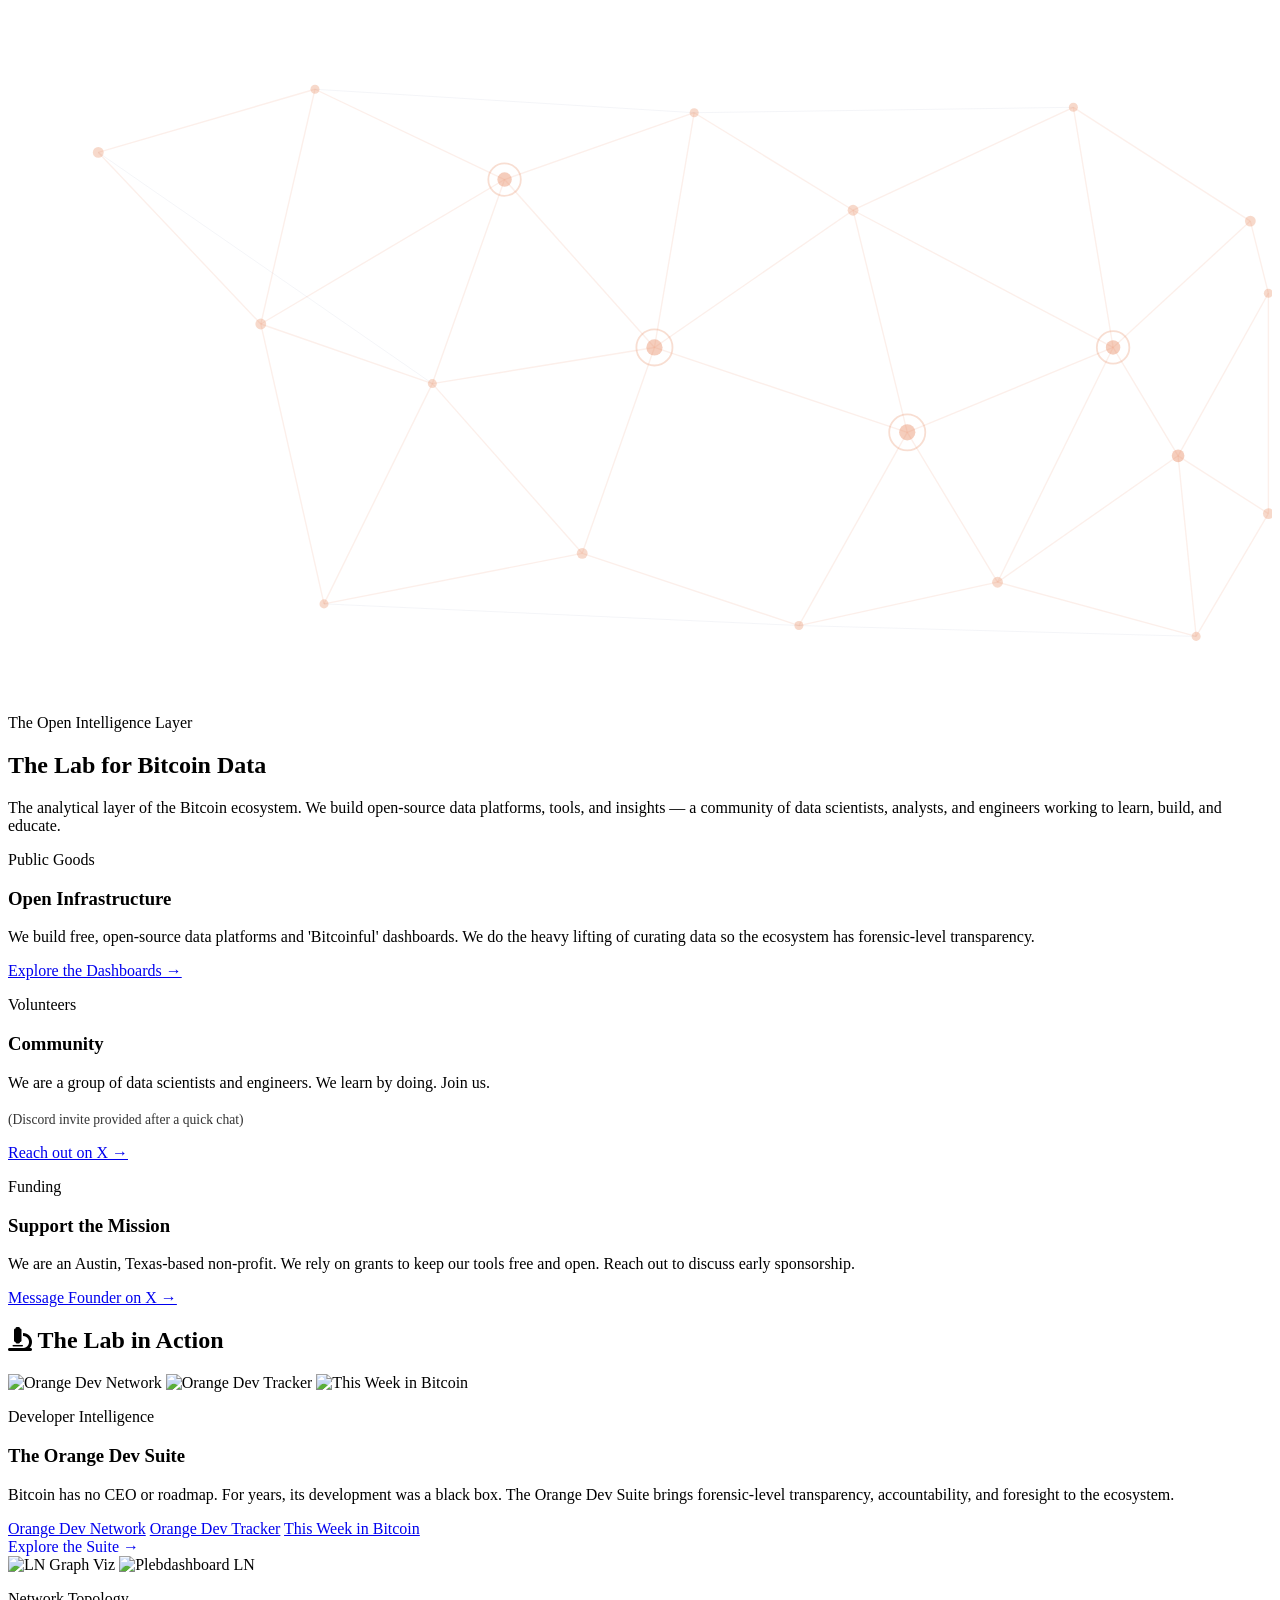
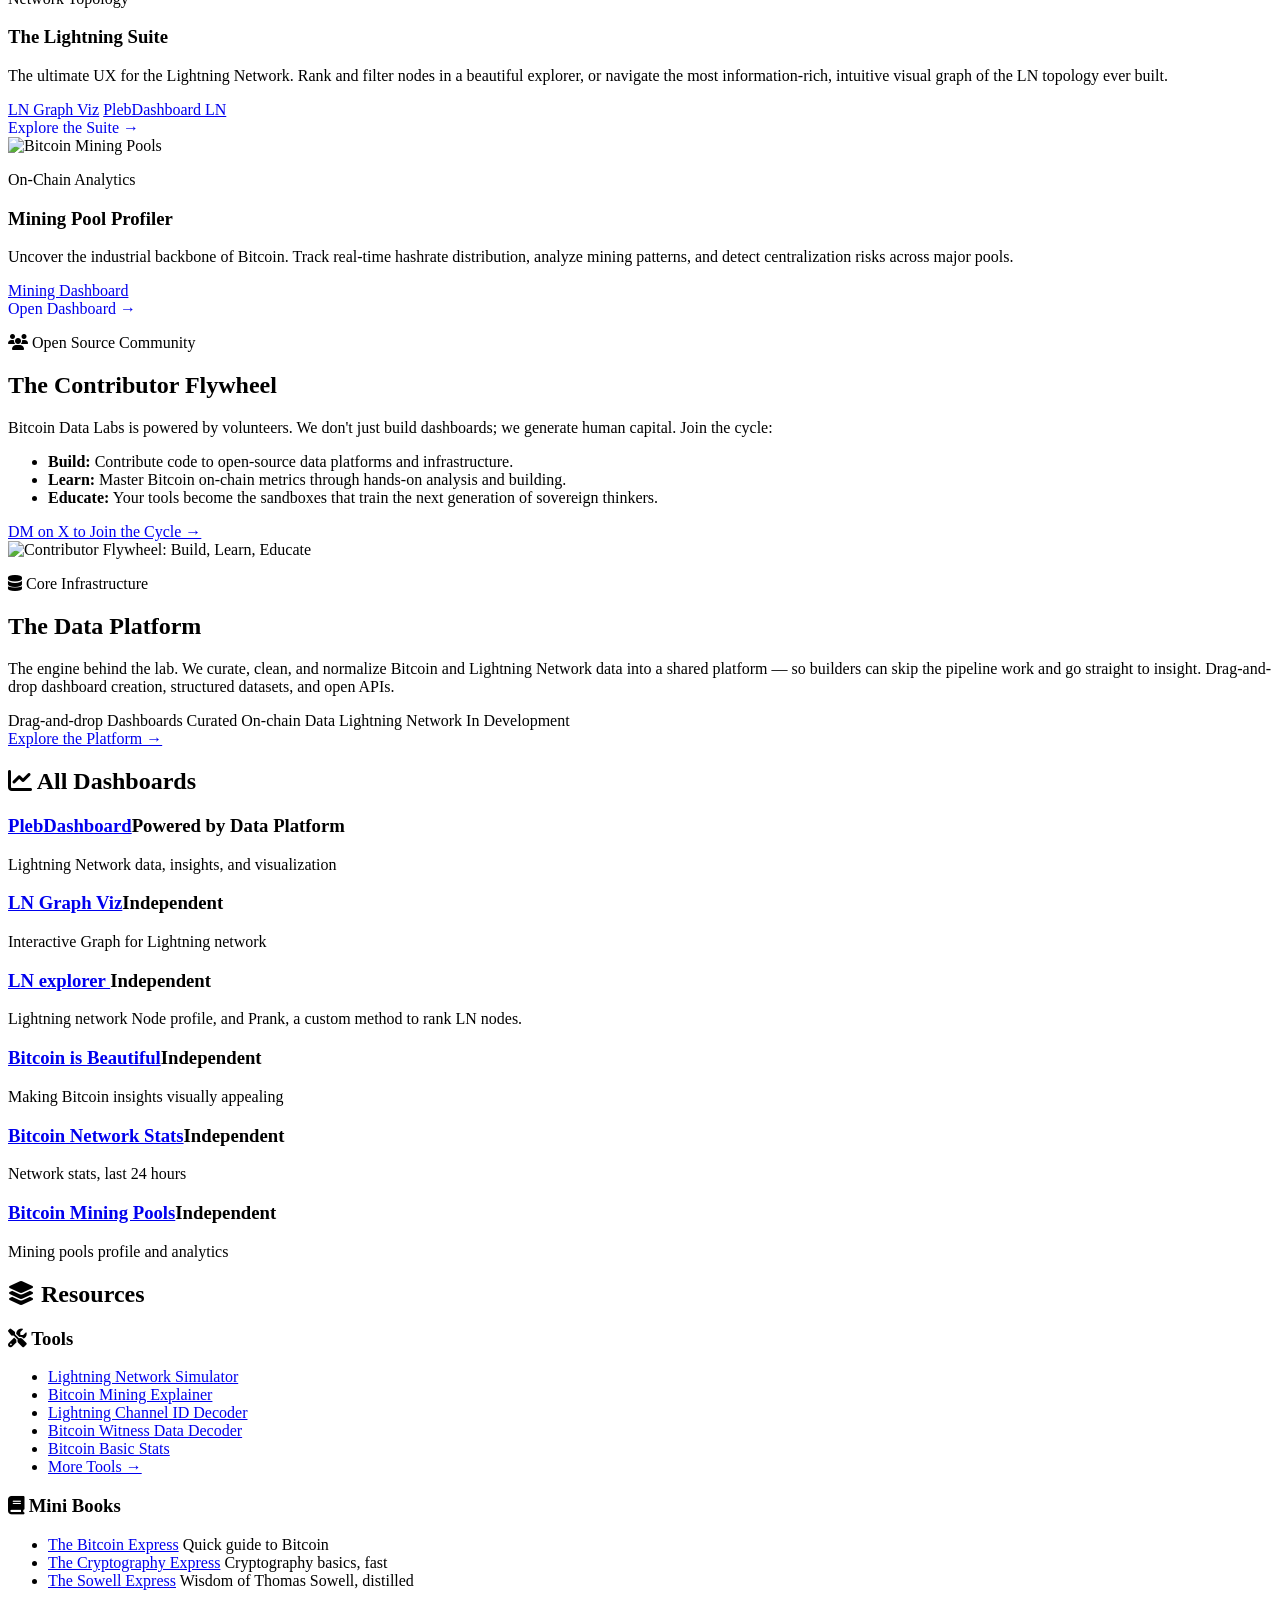
==== index.html @ 7b82bf8b "Update Orange Dev Suite URLs to orange-dev.bitcoindatalabs.org and org links" ====
<!DOCTYPE html>
<html lang="en">

<head>
    <meta charset="UTF-8">
    <meta name="viewport" content="width=device-width, initial-scale=1.0">
    <meta http-equiv="Content-Security-Policy"
        content="default-src 'self' https:; style-src 'self' 'unsafe-inline' https:; img-src 'self' data: https:; script-src 'self' 'unsafe-inline' https:; connect-src 'self' https:;">
    <title>Bitcoin Data Labs</title>
    <link rel="stylesheet" type="text/css" href="styles/styles.css">
    <link rel="stylesheet" type="text/css" href="styles/bdl.css">
    <link rel="stylesheet" href="https://cdnjs.cloudflare.com/ajax/libs/font-awesome/6.5.1/css/all.min.css">
    <link rel="icon" href="favicon.png" type="image/png">
</head>

<body class="has-fixed-header">
    <div id="header"></div>

    <!-- ═══ HERO — Dimmed Data Aesthetic ═══ -->
    <section class="hero-section">
        <div class="hero-bg-pattern" aria-hidden="true">
            <svg viewBox="0 0 700 380" preserveAspectRatio="xMinYMid slice" xmlns="http://www.w3.org/2000/svg"
                width="100%" height="100%">
                <!-- Network lines -->
                <g stroke="rgba(232,145,107,0.14)" stroke-width="0.75" fill="none">
                    <line x1="50" y1="80" x2="170" y2="45" />
                    <line x1="50" y1="80" x2="140" y2="175" />
                    <line x1="170" y1="45" x2="140" y2="175" />
                    <line x1="170" y1="45" x2="275" y2="95" />
                    <line x1="140" y1="175" x2="275" y2="95" />
                    <line x1="140" y1="175" x2="235" y2="208" />
                    <line x1="275" y1="95" x2="380" y2="58" />
                    <line x1="275" y1="95" x2="235" y2="208" />
                    <line x1="275" y1="95" x2="358" y2="188" />
                    <line x1="235" y1="208" x2="358" y2="188" />
                    <line x1="380" y1="58" x2="358" y2="188" />
                    <line x1="380" y1="58" x2="468" y2="112" />
                    <line x1="358" y1="188" x2="468" y2="112" />
                    <line x1="358" y1="188" x2="498" y2="235" />
                    <line x1="468" y1="112" x2="498" y2="235" />
                    <line x1="468" y1="112" x2="590" y2="55" />
                    <line x1="468" y1="112" x2="612" y2="188" />
                    <line x1="498" y1="235" x2="612" y2="188" />
                    <line x1="590" y1="55" x2="612" y2="188" />
                    <line x1="590" y1="55" x2="688" y2="118" />
                    <line x1="612" y1="188" x2="688" y2="118" />
                    <line x1="688" y1="118" x2="698" y2="158" />
                    <line x1="698" y1="158" x2="648" y2="248" />
                    <line x1="612" y1="188" x2="648" y2="248" />
                    <line x1="648" y1="248" x2="698" y2="280" />
                    <line x1="698" y1="158" x2="698" y2="280" />
                    <line x1="648" y1="248" x2="658" y2="348" />
                    <line x1="698" y1="280" x2="658" y2="348" />
                    <line x1="140" y1="175" x2="175" y2="330" />
                    <line x1="235" y1="208" x2="175" y2="330" />
                    <line x1="235" y1="208" x2="318" y2="302" />
                    <line x1="175" y1="330" x2="318" y2="302" />
                    <line x1="358" y1="188" x2="318" y2="302" />
                    <line x1="318" y1="302" x2="438" y2="342" />
                    <line x1="498" y1="235" x2="438" y2="342" />
                    <line x1="498" y1="235" x2="548" y2="318" />
                    <line x1="438" y1="342" x2="548" y2="318" />
                    <line x1="612" y1="188" x2="548" y2="318" />
                    <line x1="548" y1="318" x2="658" y2="348" />
                    <line x1="648" y1="248" x2="548" y2="318" />
                </g>
                <!-- Secondary dim lines -->
                <g stroke="rgba(130,147,171,0.1)" stroke-width="0.5" fill="none">
                    <line x1="50" y1="80" x2="235" y2="208" />
                    <line x1="170" y1="45" x2="380" y2="58" />
                    <line x1="380" y1="58" x2="590" y2="55" />
                    <line x1="175" y1="330" x2="438" y2="342" />
                    <line x1="438" y1="342" x2="658" y2="348" />
                </g>
                <!-- Nodes -->
                <g fill="rgba(232,145,107,0.35)">
                    <circle cx="50" cy="80" r="3" />
                    <circle cx="170" cy="45" r="2.5" />
                    <circle cx="140" cy="175" r="3" />
                    <circle cx="235" cy="208" r="2.5" />
                    <circle cx="380" cy="58" r="2.5" />
                    <circle cx="468" cy="112" r="3" />
                    <circle cx="590" cy="55" r="2.5" />
                    <circle cx="688" cy="118" r="3" />
                    <circle cx="698" cy="158" r="2.5" />
                    <circle cx="175" cy="330" r="2.5" />
                    <circle cx="318" cy="302" r="3" />
                    <circle cx="438" cy="342" r="2.5" />
                    <circle cx="548" cy="318" r="3" />
                    <circle cx="658" cy="348" r="2.5" />
                    <circle cx="698" cy="280" r="3" />
                </g>
                <!-- Accent hub nodes (key intersections) -->
                <g fill="rgba(232,145,107,0.45)" stroke="none">
                    <circle cx="275" cy="95" r="4" />
                    <circle cx="358" cy="188" r="4.5" />
                    <circle cx="498" cy="235" r="4.5" />
                    <circle cx="612" cy="188" r="4" />
                    <circle cx="648" cy="248" r="3.5" />
                </g>
                <!-- Accent rings around hub nodes -->
                <g fill="none" stroke="rgba(232,145,107,0.3)" stroke-width="1">
                    <circle cx="275" cy="95" r="9" />
                    <circle cx="358" cy="188" r="10" />
                    <circle cx="498" cy="235" r="10" />
                    <circle cx="612" cy="188" r="9" />
                </g>
            </svg>
        </div>
        <div class="hero-gradient-overlay" aria-hidden="true"></div>
        <div class="hero-content">
            <p class="hero-eyebrow">The Open Intelligence Layer</p>
            <h1 class="hero-headline">The Lab for <span>Bitcoin</span> Data</h1>
            <p class="hero-description">
                The analytical layer of the Bitcoin ecosystem. We build open-source data platforms, tools, and insights
                — a community of data scientists, analysts, and engineers working to learn, build, and educate.
            </p>
        </div>
    </section>

    <!-- ═══ THREE PILLARS ═══ -->
    <section class="pillars-section">
        <div class="pillars-inner">
            <div class="pillar-card">
                <div class="pillar-accent-bar"></div>
                <p class="pillar-label">Public Goods</p>
                <h3 class="pillar-title">Open Infrastructure</h3>
                <p class="pillar-body">We build free, open-source data platforms and 'Bitcoinful' dashboards. We do the
                    heavy lifting of curating data so the ecosystem has forensic-level transparency.</p>
                <a href="#lab-in-action" class="pillar-cta">Explore the Dashboards&nbsp;→</a>
            </div>
            <div class="pillar-card">
                <div class="pillar-accent-bar"></div>
                <p class="pillar-label">Volunteers</p>
                <h3 class="pillar-title">Community</h3>
                <p class="pillar-body">We are a group of data scientists and engineers. We learn by doing. Join
                    us.<br><br><span style="font-size: 0.85rem; opacity: 0.8;">(Discord invite provided after a quick
                        chat)</span></p>
                <a href="https://x.com/sorukumar" target="_blank" rel="noopener noreferrer" class="pillar-cta">Reach out on X&nbsp;→</a>
            </div>
            <div class="pillar-card">
                <div class="pillar-accent-bar"></div>
                <p class="pillar-label">Funding</p>
                <h3 class="pillar-title">Support the Mission</h3>
                <p class="pillar-body">We are an Austin, Texas-based non-profit. We rely on grants to keep our tools
                    free and open. Reach out to discuss early sponsorship.</p>
                <a href="https://x.com/sorukumar" target="_blank" rel="noopener noreferrer" class="pillar-cta">Message Founder on X&nbsp;→</a>
            </div>
        </div>
    </section>

    <div class="bdl-container">

        <!-- ═══ THE LAB IN ACTION ═══ -->
        <section class="section lab-showcase" id="lab-in-action">
            <h2 class="section-title"><i class="fas fa-microscope"></i> The Lab in Action</h2>
            <div class="showcase-grid">

                <!-- Orange Dev Suite -->
                <div class="showcase-card">
                    <div class="showcase-img showcase-img-slider slider-3">
                        <img src="screenshots/orange-dev-network.png" alt="Orange Dev Network" class="slider-img"
                            loading="lazy">
                        <img src="screenshots/orange-dev-tracker.png" alt="Orange Dev Tracker" class="slider-img"
                            loading="lazy">
                        <img src="screenshots/twib.png" alt="This Week in Bitcoin" class="slider-img" loading="lazy">
                    </div>
                    <div class="showcase-body">
                        <p class="showcase-eyebrow">Developer Intelligence</p>
                        <h3 class="showcase-title">The Orange Dev Suite</h3>
                        <p class="showcase-desc">Bitcoin has no CEO or roadmap. For years, its development was a black
                            box. The Orange Dev Suite brings forensic-level transparency, accountability, and foresight
                            to the ecosystem.</p>
                        <div class="suite-tools">
                            <a href="https://network.bitcoindatalabs.org/" target="_blank"
                                rel="noopener noreferrer" class="suite-tool-pill">Orange Dev Network</a>
                            <a href="https://orange-dev.bitcoindatalabs.org/" target="_blank"
                                rel="noopener noreferrer" class="suite-tool-pill">Orange Dev Tracker</a>
                            <a href="https://twib.bitcoindatalabs.org/" target="_blank"
                                rel="noopener noreferrer" class="suite-tool-pill">This Week in Bitcoin</a>
                        </div>
                        <a href="https://orange-dev.bitcoindatalabs.org/" target="_blank"
                            rel="noopener noreferrer" class="btn-ghost"
                            style="margin-top: auto; align-self: flex-start; text-decoration: none;">Explore the Suite
                            →</a>
                    </div>
                </div>

                <!-- Lightning Suite -->
                <div class="showcase-card">
                    <div class="showcase-img showcase-img-slider slider-2">
                        <img src="screenshots/ln-graph-viz.png" alt="LN Graph Viz" class="slider-img" loading="lazy">
                        <img src="screenshots/plebdashboard-ln.png" alt="Plebdashboard LN" class="slider-img"
                            loading="lazy">
                    </div>
                    <div class="showcase-body">
                        <p class="showcase-eyebrow">Network Topology</p>
                        <h3 class="showcase-title">The Lightning Suite</h3>
                        <p class="showcase-desc">The ultimate UX for the Lightning Network. Rank and filter nodes in a
                            beautiful explorer, or navigate the most information-rich, intuitive visual graph of the LN
                            topology ever built.</p>
                        <div class="suite-tools">
                            <a href="https://bitcoindatalabs.github.io/ln-graph-viz/" target="_blank"
                                rel="noopener noreferrer" class="suite-tool-pill">LN Graph Viz</a>
                            <a href="https://bitcoindatalabs.github.io/plebdashboard-ln/" target="_blank"
                                rel="noopener noreferrer" class="suite-tool-pill">PlebDashboard LN</a>
                        </div>
                        <a href="https://bitcoindatalabs.github.io/ln-graph-viz/" target="_blank" rel="noopener noreferrer"
                            class="btn-ghost"
                            style="margin-top: auto; align-self: flex-start; text-decoration: none;">Explore the Suite
                            →</a>
                    </div>
                </div>

                <!-- Mining Analytics -->
                <div class="showcase-card">
                    <div class="showcase-img">
                        <img src="screenshots/mining-pool.png" alt="Bitcoin Mining Pools" loading="lazy">
                    </div>
                    <div class="showcase-body">
                        <p class="showcase-eyebrow">On-Chain Analytics</p>
                        <h3 class="showcase-title">Mining Pool Profiler</h3>
                        <p class="showcase-desc">Uncover the industrial backbone of Bitcoin. Track real-time hashrate
                            distribution, analyze mining patterns, and detect centralization risks across major pools.
                        </p>
                        <div class="suite-tools">
                            <a href="https://bitcoindatalabs.github.io/bitcoin-mining-pools/" target="_blank"
                                rel="noopener noreferrer" class="suite-tool-pill">Mining Dashboard</a>
                        </div>
                        <a href="https://bitcoindatalabs.github.io/bitcoin-mining-pools/" target="_blank"
                            rel="noopener noreferrer" class="btn-ghost"
                            style="margin-top: auto; align-self: flex-start; text-decoration: none;">Open Dashboard
                            →</a>
                    </div>
                </div>

            </div>
        </section>

        <!-- ═══ THE CONTRIBUTOR FLYWHEEL ═══ -->
        <section class="section flywheel-section" id="community">
            <div class="flywheel-split">
                <div class="flywheel-text-col">
                    <p class="flywheel-eyebrow"><i class="fas fa-users"></i> Open Source Community</p>
                    <h2 class="section-title">The Contributor Flywheel</h2>
                    <p class="flywheel-subtitle">Bitcoin Data Labs is powered by volunteers. We don't just build
                        dashboards; we generate human capital. Join the cycle:</p>

                    <ul class="flywheel-bullets">
                        <li><strong>Build:</strong> Contribute code to open-source data platforms and infrastructure.
                        </li>
                        <li><strong>Learn:</strong> Master Bitcoin on-chain metrics through hands-on analysis and
                            building.</li>
                        <li><strong>Educate:</strong> Your tools become the sandboxes that train the next generation of
                            sovereign thinkers.</li>
                    </ul>

                    <div class="flywheel-cta">
                        <a href="https://x.com/sorukumar" target="_blank" rel="noopener noreferrer" class="btn-ghost">DM
                            on X to Join the Cycle →</a>
                    </div>
                </div>
                <div class="flywheel-img-col">
                    <img src="screenshots/flywheel-diagram.png" alt="Contributor Flywheel: Build, Learn, Educate"
                        class="flywheel-diagram">
                </div>
            </div>
        </section>

        <!-- Data Platform Feature -->
        <section class="section data-platform-feature" id="data-platform">
            <div class="dp-feature-card">
                <div class="dp-feature-text">
                    <p class="dp-eyebrow"><i class="fas fa-database"></i> Core Infrastructure</p>
                    <h2 class="dp-title">The Data Platform</h2>
                    <p class="dp-desc">The engine behind the lab. We curate, clean, and normalize Bitcoin and Lightning
                        Network data into a shared platform — so builders can skip the pipeline work and go straight to
                        insight. Drag-and-drop dashboard creation, structured datasets, and open APIs.</p>
                    <div class="dp-tags">
                        <span class="dp-tag">Drag-and-drop Dashboards</span>
                        <span class="dp-tag">Curated On-chain Data</span>
                        <span class="dp-tag">Lightning Network</span>
                        <span class="dp-tag dp-tag-status">In Development</span>
                    </div>
                    <a href="https://datalabs.orangemetrics.xyz/" target="_blank" class="btn-ghost">Explore the Platform
                        →</a>
                </div>
            </div>
        </section>

        <!-- All Dashboards Section -->
        <section class="section" id="dashboards">
            <h2 class="section-title"><i class="fas fa-chart-line"></i> All Dashboards</h2>
            <div class="list-container">
                <div class="list-item">
                    <h3>
                        <a href="https://sorukumar.github.io/plebdashboard/" target="_blank">PlebDashboard</a><span
                            class="badge badge-platform">Powered by Data Platform</span>
                    </h3>
                    <p>Lightning Network data, insights, and visualization</p>
                </div>

                <div class="list-item">
                    <h3>
                        <a href="https://bitcoindatalabs.github.io/ln-graph-viz/" target="_blank">LN Graph Viz</a><span
                            class="badge badge-independent">Independent</span>
                    </h3>
                    <p>Interactive Graph for Lightning network</p>
                </div>

                <div class="list-item">
                    <h3>
                        <a href="https://bitcoindatalabs.github.io/plebdashboard-ln/" target="_blank">LN explorer
                        </a><span class="badge badge-independent">Independent</span>
                    </h3>
                    <p>Lightning network Node profile, and Prank, a custom method to rank LN nodes.</p>
                </div>

                <div class="list-item">
                    <h3>
                        <a href="https://sorukumar.github.io/bitcoin-is-beautiful/" target="_blank">Bitcoin is
                            Beautiful</a><span class="badge badge-independent">Independent</span>
                    </h3>
                    <p>Making Bitcoin insights visually appealing</p>
                </div>

                <div class="list-item">
                    <h3>
                        <a href="https://sorukumar.github.io/Tools/BitcoinBasicStats/index.html" target="_blank">Bitcoin
                            Network Stats</a><span class="badge badge-independent">Independent</span>
                    </h3>
                    <p>Network stats, last 24 hours</p>
                </div>

                <div class="list-item">
                    <h3>
                        <a href="https://bitcoindatalabs.github.io/bitcoin-mining-pools/" target="_blank">Bitcoin Mining
                            Pools</a><span class="badge badge-independent">Independent</span>
                    </h3>
                    <p>Mining pools profile and analytics</p>
                </div>
            </div>
        </section>

        <!-- Resources: Tools + Books -->
        <section class="section resources-section" id="resources">
            <h2 class="section-title"><i class="fas fa-layer-group"></i> Resources</h2>
            <div class="resources-grid">

                <div class="resource-group">
                    <h3 class="resource-group-title"><i class="fas fa-tools"></i> Tools</h3>
                    <ul class="tools-list">
                        <li><a href="https://sorukumar.github.io/Tools/lnsimulator/lnsimulator.html"
                                target="_blank">Lightning Network Simulator</a></li>
                        <li><a href="https://sorukumar.github.io/Tools/btcminingsimulator/index.html"
                                target="_blank">Bitcoin Mining Explainer</a></li>
                        <li><a href="https://sorukumar.github.io/Tools/LNChannelIDDecoder/index.html"
                                target="_blank">Lightning Channel ID Decoder</a></li>
                        <li><a href="https://sorukumar.github.io/Tools/BitcoinWitnessDataDecoder/index.html"
                                target="_blank">Bitcoin Witness Data Decoder</a></li>
                        <li><a href="https://sorukumar.github.io/Tools/BitcoinBasicStats/index.html"
                                target="_blank">Bitcoin Basic Stats</a></li>
                        <li><a href="https://sorukumar.github.io/Tools/" target="_blank">More Tools →</a></li>
                    </ul>
                </div>

                <div class="resource-group">
                    <h3 class="resource-group-title"><i class="fas fa-book"></i> Mini Books</h3>
                    <ul class="tools-list">
                        <li><a href="https://sorukumar.github.io/TheBitcoinExpress/index.html" target="_blank">The
                                Bitcoin Express</a> <span class="resource-caption">Quick guide to Bitcoin</span></li>
                        <li><a href="https://sorukumar.github.io/TheCryptographyExpress/index.html" target="_blank">The
                                Cryptography Express</a> <span class="resource-caption">Cryptography basics, fast</span>
                        </li>
                        <li><a href="https://sorukumar.github.io/TheSowellExpress/" target="_blank">The Sowell
                                Express</a> <span class="resource-caption">Wisdom of Thomas Sowell, distilled</span>
                        </li>
                    </ul>
                </div>

            </div>
        </section>

        <!-- Removed standalone Connect With Us section in favor of global footer socials -->
    </div>

    <div id="footer"></div>

    <script src="components/app-components.js"></script>
    <script>
        document.addEventListener('DOMContentLoaded', () => {
            BitcoinLabsApp.init();
        });
    </script>
</body>

</html>
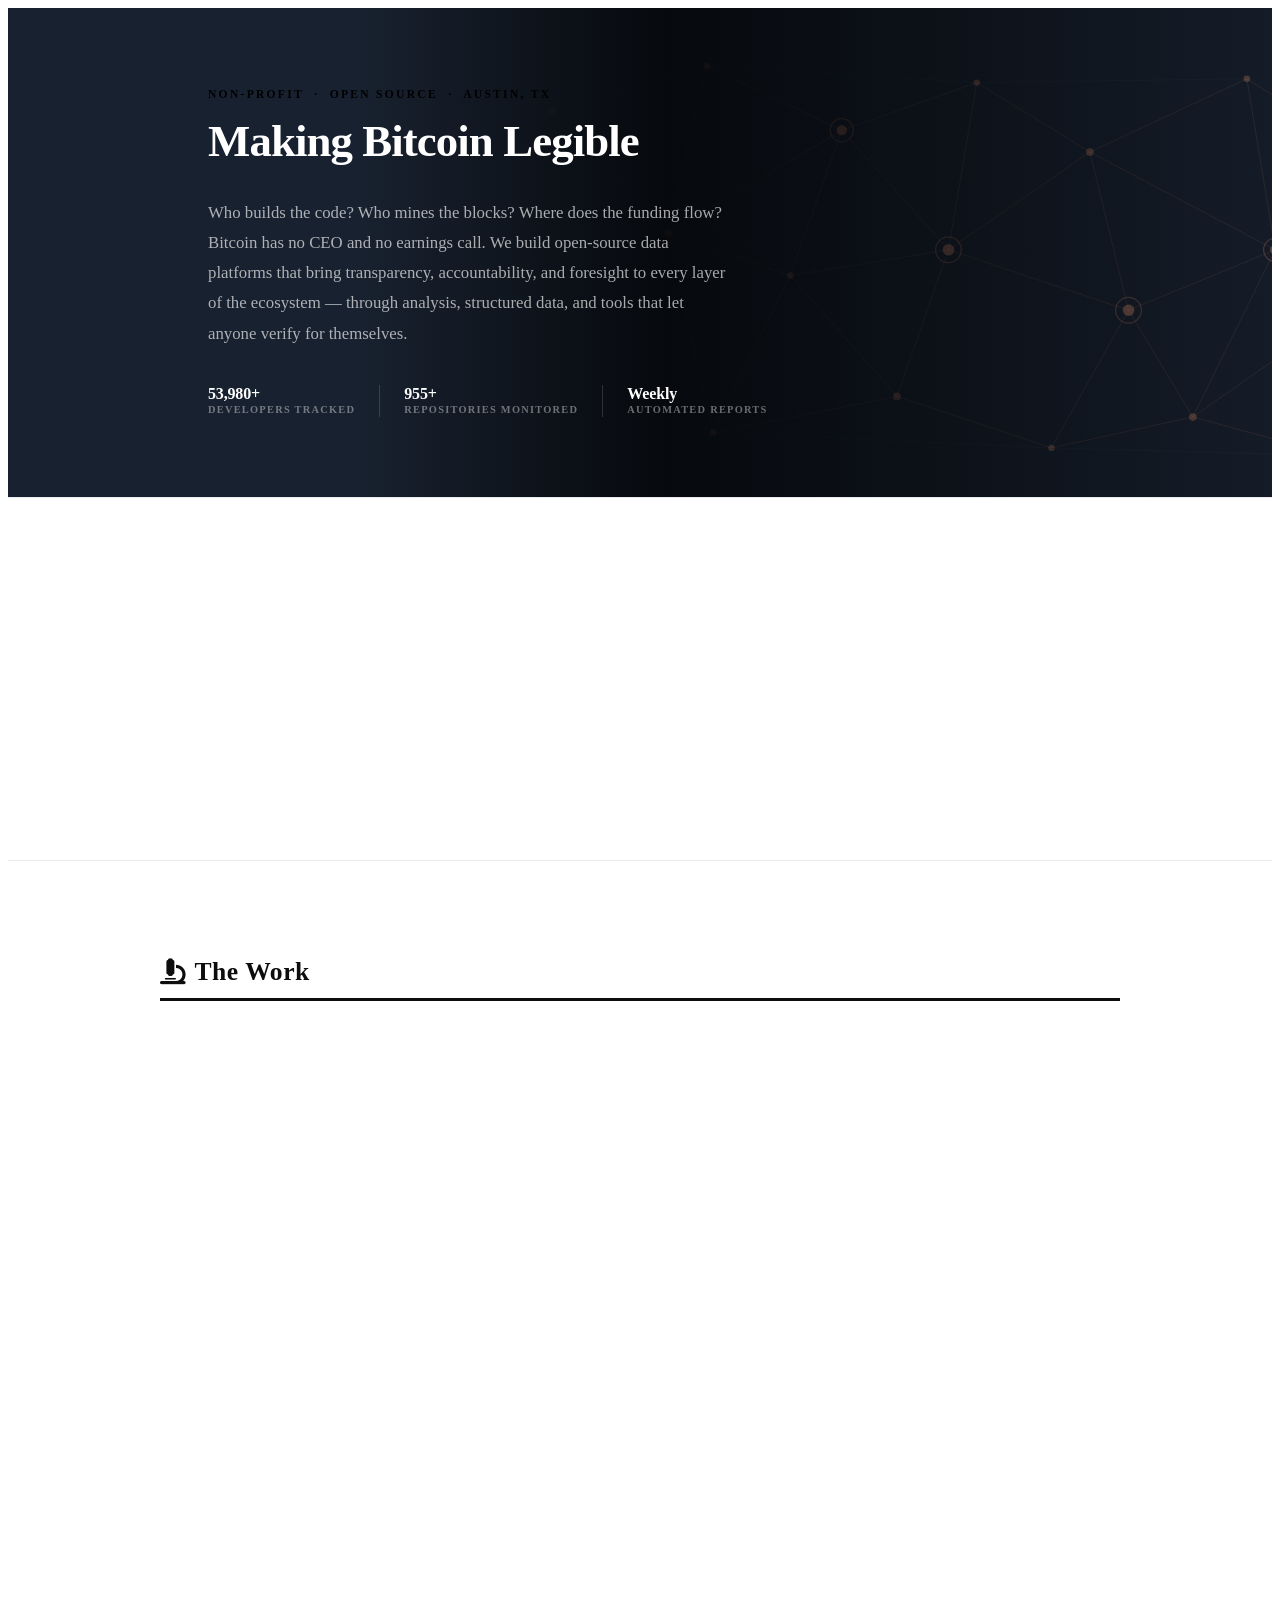
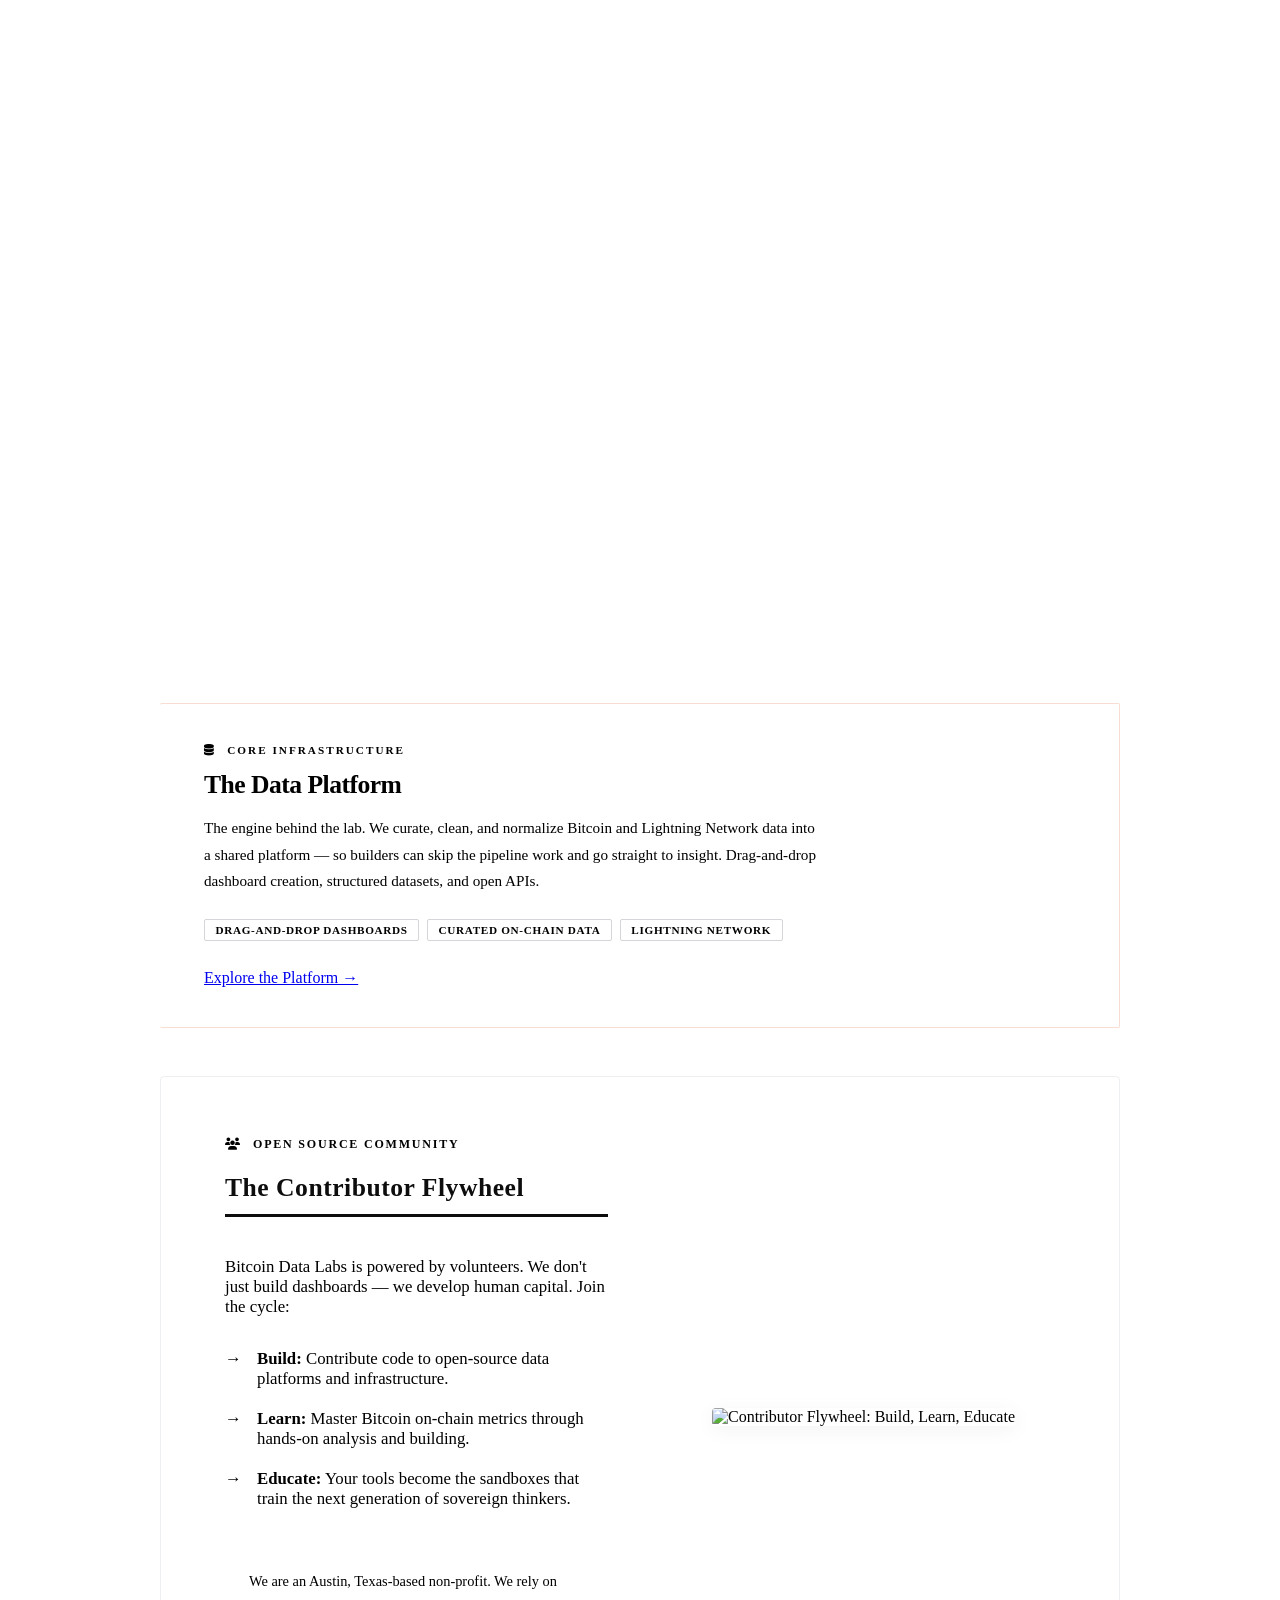
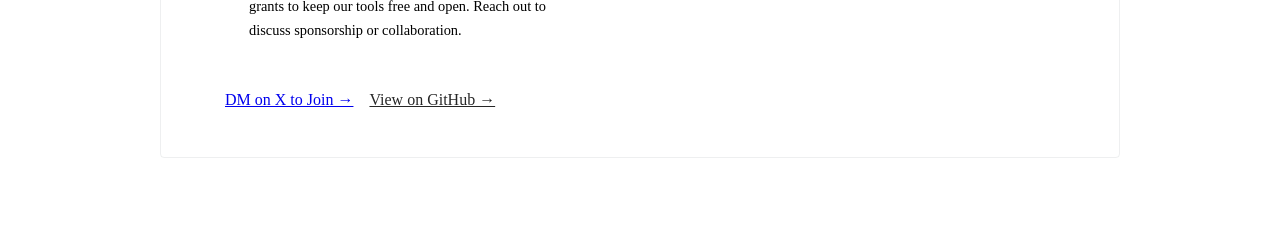
==== commit b0aba4a6: "Update homepage copy, layout styles, and feature showcases" ====
--- a/index.html
+++ b/index.html
@@ -6,7 +6,8 @@
     <meta name="viewport" content="width=device-width, initial-scale=1.0">
     <meta http-equiv="Content-Security-Policy"
         content="default-src 'self' https:; style-src 'self' 'unsafe-inline' https:; img-src 'self' data: https:; script-src 'self' 'unsafe-inline' https:; connect-src 'self' https:;">
-    <title>Bitcoin Data Labs</title>
+    <title>Bitcoin Data Labs — Making Bitcoin Legible</title>
+    <meta name="description" content="Bitcoin Data Labs is an open-source non-profit building data platforms that bring transparency, accountability, and foresight to the Bitcoin ecosystem. Developer intelligence, Lightning network analytics, and automated public reports.">
     <link rel="stylesheet" type="text/css" href="styles/styles.css">
     <link rel="stylesheet" type="text/css" href="styles/bdl.css">
     <link rel="stylesheet" href="https://cdnjs.cloudflare.com/ajax/libs/font-awesome/6.5.1/css/all.min.css">
@@ -16,7 +17,7 @@
 <body class="has-fixed-header">
     <div id="header"></div>
 
-    <!-- ═══ HERO — Dimmed Data Aesthetic ═══ -->
+    <!-- ═══ HERO ═══ -->
     <section class="hero-section">
         <div class="hero-bg-pattern" aria-hidden="true">
             <svg viewBox="0 0 700 380" preserveAspectRatio="xMinYMid slice" xmlns="http://www.w3.org/2000/svg"
@@ -90,7 +91,7 @@
                     <circle cx="658" cy="348" r="2.5" />
                     <circle cx="698" cy="280" r="3" />
                 </g>
-                <!-- Accent hub nodes (key intersections) -->
+                <!-- Accent hub nodes -->
                 <g fill="rgba(232,145,107,0.45)" stroke="none">
                     <circle cx="275" cy="95" r="4" />
                     <circle cx="358" cy="188" r="4.5" />
@@ -98,7 +99,7 @@
                     <circle cx="612" cy="188" r="4" />
                     <circle cx="648" cy="248" r="3.5" />
                 </g>
-                <!-- Accent rings around hub nodes -->
+                <!-- Accent rings -->
                 <g fill="none" stroke="rgba(232,145,107,0.3)" stroke-width="1">
                     <circle cx="275" cy="95" r="9" />
                     <circle cx="358" cy="188" r="10" />
@@ -109,161 +110,198 @@
         </div>
         <div class="hero-gradient-overlay" aria-hidden="true"></div>
         <div class="hero-content">
-            <p class="hero-eyebrow">The Open Intelligence Layer</p>
-            <h1 class="hero-headline">The Lab for <span>Bitcoin</span> Data</h1>
+            <p class="hero-eyebrow">NON-PROFIT &nbsp;·&nbsp; OPEN SOURCE &nbsp;·&nbsp; AUSTIN, TX</p>
+            <!-- Rotating tagline -->
+            <h1 class="hero-headline" id="rotating-headline" aria-live="polite">
+                <span class="tagline-slide active">Making Bitcoin Legible</span>
+                <span class="tagline-slide">The Open Accountability Layer for Bitcoin</span>
+                <span class="tagline-slide">Accountability Through Data.<br><span class="tagline-sub-accent">For the Protocol That Has No CEO.</span></span>
+            </h1>
             <p class="hero-description">
-                The analytical layer of the Bitcoin ecosystem. We build open-source data platforms, tools, and insights
-                — a community of data scientists, analysts, and engineers working to learn, build, and educate.
+                Who builds the code? Who mines the blocks? Where does the funding flow? Bitcoin has no CEO and no
+                earnings call. We build open-source data platforms that bring transparency, accountability, and
+                foresight to every layer of the ecosystem — through analysis, structured data, and tools that let
+                anyone verify for themselves.
             </p>
+            <!-- Stat bar -->
+            <div class="hero-stats">
+                <div class="hero-stat">
+                    <span class="hero-stat-num">53,980+</span>
+                    <span class="hero-stat-label">Developers Tracked</span>
+                </div>
+                <div class="hero-stat-divider" aria-hidden="true"></div>
+                <div class="hero-stat">
+                    <span class="hero-stat-num">955+</span>
+                    <span class="hero-stat-label">Repositories Monitored</span>
+                </div>
+                <div class="hero-stat-divider" aria-hidden="true"></div>
+                <div class="hero-stat">
+                    <span class="hero-stat-num">Weekly</span>
+                    <span class="hero-stat-label">Automated Reports</span>
+                </div>
+            </div>
         </div>
     </section>
 
-    <!-- ═══ THREE PILLARS ═══ -->
+    <!-- ═══ THE MISSION — Three Pillars ═══ -->
     <section class="pillars-section">
         <div class="pillars-inner">
             <div class="pillar-card">
                 <div class="pillar-accent-bar"></div>
-                <p class="pillar-label">Public Goods</p>
-                <h3 class="pillar-title">Open Infrastructure</h3>
-                <p class="pillar-body">We build free, open-source data platforms and 'Bitcoinful' dashboards. We do the
-                    heavy lifting of curating data so the ecosystem has forensic-level transparency.</p>
+                <p class="pillar-label">Transparency</p>
+                <h3 class="pillar-title">Every Layer, Visible</h3>
+                <p class="pillar-body">Every pull request, every mining pool, every funding source. We track it,
+                    structure it, and publish it — free and open, forever. No paywalls. No subscription tiers.</p>
                 <a href="#lab-in-action" class="pillar-cta">Explore the Dashboards&nbsp;→</a>
             </div>
             <div class="pillar-card">
                 <div class="pillar-accent-bar"></div>
-                <p class="pillar-label">Volunteers</p>
-                <h3 class="pillar-title">Community</h3>
-                <p class="pillar-body">We are a group of data scientists and engineers. We learn by doing. Join
-                    us.<br><br><span style="font-size: 0.85rem; opacity: 0.8;">(Discord invite provided after a quick
-                        chat)</span></p>
-                <a href="https://x.com/sorukumar" target="_blank" rel="noopener noreferrer" class="pillar-cta">Reach out on X&nbsp;→</a>
+                <p class="pillar-label">Accountability</p>
+                <h3 class="pillar-title">No Board of Directors</h3>
+                <p class="pillar-body">Bitcoin has no institution responsible for oversight. We build the tools that
+                    let the ecosystem hold itself accountable — not through opinion, but through verifiable data.</p>
+                <a href="#lab-in-action" class="pillar-cta">See the Data&nbsp;→</a>
             </div>
             <div class="pillar-card">
                 <div class="pillar-accent-bar"></div>
-                <p class="pillar-label">Funding</p>
-                <h3 class="pillar-title">Support the Mission</h3>
-                <p class="pillar-body">We are an Austin, Texas-based non-profit. We rely on grants to keep our tools
-                    free and open. Reach out to discuss early sponsorship.</p>
-                <a href="https://x.com/sorukumar" target="_blank" rel="noopener noreferrer" class="pillar-cta">Message Founder on X&nbsp;→</a>
+                <p class="pillar-label">Foresight</p>
+                <h3 class="pillar-title">Before Twitter Does</h3>
+                <p class="pillar-body">Which protocol changes are gaining momentum? Where is developer attention
+                    shifting? Our platforms surface the patterns that tell you what's coming — before anyone else.</p>
+                <a href="#p2ps" class="pillar-cta">Read the Reports&nbsp;→</a>
             </div>
         </div>
     </section>
 
     <div class="bdl-container">
 
-        <!-- ═══ THE LAB IN ACTION ═══ -->
+        <!-- ═══ THE WORK — Three Flagship Products ═══ -->
         <section class="section lab-showcase" id="lab-in-action">
-            <h2 class="section-title"><i class="fas fa-microscope"></i> The Lab in Action</h2>
+            <h2 class="section-title"><i class="fas fa-microscope"></i> The Work</h2>
             <div class="showcase-grid">
 
-                <!-- Orange Dev Suite -->
-                <div class="showcase-card">
+                <!-- Orange Dev -->
+                <div class="showcase-card reveal">
                     <div class="showcase-img showcase-img-slider slider-3">
-                        <img src="screenshots/orange-dev-network.png" alt="Orange Dev Network" class="slider-img"
-                            loading="lazy">
-                        <img src="screenshots/orange-dev-tracker.png" alt="Orange Dev Tracker" class="slider-img"
-                            loading="lazy">
+                        <img src="screenshots/orange-dev-tracker.png" alt="Orange Dev Tracker" class="slider-img" loading="lazy">
+                        <img src="screenshots/orange-dev-network.png" alt="Orange Dev Network" class="slider-img" loading="lazy">
                         <img src="screenshots/twib.png" alt="This Week in Bitcoin" class="slider-img" loading="lazy">
                     </div>
                     <div class="showcase-body">
                         <p class="showcase-eyebrow">Developer Intelligence</p>
-                        <h3 class="showcase-title">The Orange Dev Suite</h3>
-                        <p class="showcase-desc">Bitcoin has no CEO or roadmap. For years, its development was a black
-                            box. The Orange Dev Suite brings forensic-level transparency, accountability, and foresight
-                            to the ecosystem.</p>
-                        <div class="suite-tools">
-                            <a href="https://network.bitcoindatalabs.org/" target="_blank"
-                                rel="noopener noreferrer" class="suite-tool-pill">Orange Dev Network</a>
-                            <a href="https://orange-dev.bitcoindatalabs.org/" target="_blank"
-                                rel="noopener noreferrer" class="suite-tool-pill">Orange Dev Tracker</a>
-                            <a href="https://twib.bitcoindatalabs.org/" target="_blank"
-                                rel="noopener noreferrer" class="suite-tool-pill">This Week in Bitcoin</a>
-                        </div>
+                        <h3 class="showcase-title">Orange Dev</h3>
+                        <p class="showcase-desc">The most comprehensive open-source intelligence platform for Bitcoin
+                            development. We track 53,980+ developers across 955+ repositories — who's writing code, what's
+                            being merged, and how the protocol is evolving. Through analysis, structured data, and open
+                            access — updated weekly.</p>
                         <a href="https://orange-dev.bitcoindatalabs.org/" target="_blank"
                             rel="noopener noreferrer" class="btn-ghost"
-                            style="margin-top: auto; align-self: flex-start; text-decoration: none;">Explore the Suite
-                            →</a>
+                            style="margin-top: auto; align-self: flex-start; text-decoration: none;">Explore Orange Dev →</a>
                     </div>
                 </div>
 
                 <!-- Lightning Suite -->
-                <div class="showcase-card">
+                <div class="showcase-card reveal">
                     <div class="showcase-img showcase-img-slider slider-2">
                         <img src="screenshots/ln-graph-viz.png" alt="LN Graph Viz" class="slider-img" loading="lazy">
-                        <img src="screenshots/plebdashboard-ln.png" alt="Plebdashboard LN" class="slider-img"
-                            loading="lazy">
+                        <img src="screenshots/plebdashboard-ln.png" alt="Plebdashboard LN" class="slider-img" loading="lazy">
                     </div>
                     <div class="showcase-body">
                         <p class="showcase-eyebrow">Network Topology</p>
-                        <h3 class="showcase-title">The Lightning Suite</h3>
-                        <p class="showcase-desc">The ultimate UX for the Lightning Network. Rank and filter nodes in a
-                            beautiful explorer, or navigate the most information-rich, intuitive visual graph of the LN
-                            topology ever built.</p>
+                        <h3 class="showcase-title">Lightning Suite</h3>
+                        <p class="showcase-desc">Navigate the Lightning Network through the most information-rich visual
+                            graph ever built. Rank and filter nodes, explore routing channels, and understand the
+                            network's evolving shape — from macro topology to individual node profiles.</p>
+                        <a href="https://lightning.bitcoindatalabs.org/" target="_blank" rel="noopener noreferrer"
+                            class="btn-ghost"
+                            style="margin-top: auto; align-self: flex-start; text-decoration: none;">Explore the Suite →</a>
+                    </div>
+                </div>
+
+                <!-- Protocol to Public Square -->
+                <div class="showcase-card reveal" id="p2ps">
+                    <div class="showcase-img">
+                        <img src="screenshots/twib.png" alt="This Week in Bitcoin — weekly digest published to X, LinkedIn, and Nostr" loading="lazy">
+                    </div>
+                    <div class="showcase-body">
+                        <p class="showcase-eyebrow">Data Distribution</p>
+                        <h3 class="showcase-title">Protocol to Public Square</h3>
+                        <p class="showcase-desc">Dashboards are not enough. We bring Bitcoin's data to where people
+                            already are — automated daily and weekly reports published to X, LinkedIn, and Nostr.
+                            The public square shouldn't have to come find the data.
+                            The data finds the public square.</p>
                         <div class="suite-tools">
-                            <a href="https://bitcoindatalabs.github.io/ln-graph-viz/" target="_blank"
-                                rel="noopener noreferrer" class="suite-tool-pill">LN Graph Viz</a>
-                            <a href="https://bitcoindatalabs.github.io/plebdashboard-ln/" target="_blank"
-                                rel="noopener noreferrer" class="suite-tool-pill">PlebDashboard LN</a>
+                            <a href="https://x.com/sorukumar" target="_blank" rel="noopener noreferrer" class="suite-tool-pill"><i class="fa-brands fa-x-twitter"></i> X / Twitter</a>
+                            <a href="https://www.linkedin.com/in/sorukumar/" target="_blank" rel="noopener noreferrer" class="suite-tool-pill"><i class="fa-brands fa-linkedin"></i> LinkedIn</a>
+                            <a href="https://twib.bitcoindatalabs.org/" target="_blank" rel="noopener noreferrer" class="suite-tool-pill"><i class="fas fa-newspaper"></i> TWIB</a>
                         </div>
-                        <a href="https://bitcoindatalabs.github.io/ln-graph-viz/" target="_blank" rel="noopener noreferrer"
-                            class="btn-ghost"
-                            style="margin-top: auto; align-self: flex-start; text-decoration: none;">Explore the Suite
-                            →</a>
-                    </div>
-                </div>
-
-                <!-- Mining Analytics -->
-                <div class="showcase-card">
-                    <div class="showcase-img">
-                        <img src="screenshots/mining-pool.png" alt="Bitcoin Mining Pools" loading="lazy">
-                    </div>
-                    <div class="showcase-body">
-                        <p class="showcase-eyebrow">On-Chain Analytics</p>
-                        <h3 class="showcase-title">Mining Pool Profiler</h3>
-                        <p class="showcase-desc">Uncover the industrial backbone of Bitcoin. Track real-time hashrate
-                            distribution, analyze mining patterns, and detect centralization risks across major pools.
-                        </p>
-                        <div class="suite-tools">
-                            <a href="https://bitcoindatalabs.github.io/bitcoin-mining-pools/" target="_blank"
-                                rel="noopener noreferrer" class="suite-tool-pill">Mining Dashboard</a>
-                        </div>
-                        <a href="https://bitcoindatalabs.github.io/bitcoin-mining-pools/" target="_blank"
+                        <a href="https://x.com/sorukumar" target="_blank"
                             rel="noopener noreferrer" class="btn-ghost"
-                            style="margin-top: auto; align-self: flex-start; text-decoration: none;">Open Dashboard
-                            →</a>
+                            style="margin-top: auto; align-self: flex-start; text-decoration: none;">Follow the Reports →</a>
                     </div>
                 </div>
 
             </div>
         </section>
 
-        <!-- ═══ THE CONTRIBUTOR FLYWHEEL ═══ -->
-        <section class="section flywheel-section" id="community">
-            <div class="flywheel-split">
-                <div class="flywheel-text-col">
-                    <p class="flywheel-eyebrow"><i class="fas fa-users"></i> Open Source Community</p>
-                    <h2 class="section-title">The Contributor Flywheel</h2>
-                    <p class="flywheel-subtitle">Bitcoin Data Labs is powered by volunteers. We don't just build
-                        dashboards; we generate human capital. Join the cycle:</p>
-
-                    <ul class="flywheel-bullets">
-                        <li><strong>Build:</strong> Contribute code to open-source data platforms and infrastructure.
-                        </li>
-                        <li><strong>Learn:</strong> Master Bitcoin on-chain metrics through hands-on analysis and
-                            building.</li>
-                        <li><strong>Educate:</strong> Your tools become the sandboxes that train the next generation of
-                            sovereign thinkers.</li>
-                    </ul>
-
-                    <div class="flywheel-cta">
-                        <a href="https://x.com/sorukumar" target="_blank" rel="noopener noreferrer" class="btn-ghost">DM
-                            on X to Join the Cycle →</a>
-                    </div>
-                </div>
-                <div class="flywheel-img-col">
-                    <img src="screenshots/flywheel-diagram.png" alt="Contributor Flywheel: Build, Learn, Educate"
-                        class="flywheel-diagram">
-                </div>
+        <!-- ═══ THE IMPACT ═══ -->
+        <section class="section impact-section reveal" id="impact">
+            <h2 class="section-title"><i class="fas fa-chart-line"></i> By the Numbers</h2>
+            <div class="impact-grid">
+                <div class="impact-stat">
+                    <span class="impact-num count-up" data-target="53980" data-suffix="+">53,980+</span>
+                    <span class="impact-label">Developers Tracked</span>
+                </div>
+                <div class="impact-stat">
+                    <span class="impact-num count-up" data-target="955" data-suffix="+">955+</span>
+                    <span class="impact-label">Repositories Monitored</span>
+                </div>
+                <div class="impact-stat">
+                    <span class="impact-num count-up" data-target="10" data-suffix="+">10+</span>
+                    <span class="impact-label">Open-Source Dashboards</span>
+                </div>
+                <div class="impact-stat">
+                    <span class="impact-num count-up" data-target="3">3</span>
+                    <span class="impact-label">Social Platforms</span>
+                </div>
+                <div class="impact-stat">
+                    <span class="impact-num">Weekly</span>
+                    <span class="impact-label">Automated Reports</span>
+                </div>
+                <div class="impact-stat">
+                    <span class="impact-num">100%</span>
+                    <span class="impact-label">Free & Open Source</span>
+                </div>
+            </div>
+
+            <!-- All Projects compact list -->
+            <div class="all-projects">
+                <p class="all-projects-label">All Projects</p>
+                <p class="all-projects-list">
+                    <a href="https://orange-dev.bitcoindatalabs.org/" target="_blank" rel="noopener noreferrer">Orange Dev Tracker</a>
+                    <span class="dot" aria-hidden="true">·</span>
+                    <a href="https://network.bitcoindatalabs.org/" target="_blank" rel="noopener noreferrer">Orange Dev Network</a>
+                    <span class="dot" aria-hidden="true">·</span>
+                    <a href="https://twib.bitcoindatalabs.org/" target="_blank" rel="noopener noreferrer">This Week in Bitcoin</a>
+                    <span class="dot" aria-hidden="true">·</span>
+                    <a href="https://bitcoindatalabs.github.io/ln-graph-viz/" target="_blank" rel="noopener noreferrer">LN Graph Viz</a>
+                    <span class="dot" aria-hidden="true">·</span>
+                    <a href="https://bitcoindatalabs.github.io/plebdashboard-ln/" target="_blank" rel="noopener noreferrer">PlebDashboard LN</a>
+                    <span class="dot" aria-hidden="true">·</span>
+                    <a href="https://bitcoindatalabs.github.io/bitcoin-mining-pools/" target="_blank" rel="noopener noreferrer">Mining Pool Profiler</a>
+                    <span class="dot" aria-hidden="true">·</span>
+                    <a href="https://sorukumar.github.io/bitcoin-is-beautiful/" target="_blank" rel="noopener noreferrer">Bitcoin is Beautiful</a>
+                    <span class="dot" aria-hidden="true">·</span>
+                    <a href="https://bitcoindatalabs.github.io/orange-ecosystem-map/" target="_blank" rel="noopener noreferrer">Orange Ecosystem Map</a>
+                    <span class="dot" aria-hidden="true">·</span>
+                    <a href="https://bitcoindatalabs.github.io/orange-repo-health/" target="_blank" rel="noopener noreferrer">Repo Health</a>
+                    <span class="dot" aria-hidden="true">·</span>
+                    <a href="https://sorukumar.github.io/bitcoin-ledger-anatomy/" target="_blank" rel="noopener noreferrer">Bitcoin Ledger Anatomy</a>
+                    <span class="dot" aria-hidden="true">·</span>
+                    <a href="https://sorukumar.github.io/oss-app-stats/" target="_blank" rel="noopener noreferrer">OSS App Stats</a>
+                    <span class="dot" aria-hidden="true">·</span>
+                    <a href="https://sorukumar.github.io/Tools/BitcoinBasicStats/index.html" target="_blank" rel="noopener noreferrer">Bitcoin Network Stats</a>
+                </p>
             </div>
         </section>
 
@@ -280,108 +318,45 @@
                         <span class="dp-tag">Drag-and-drop Dashboards</span>
                         <span class="dp-tag">Curated On-chain Data</span>
                         <span class="dp-tag">Lightning Network</span>
-                        <span class="dp-tag dp-tag-status">In Development</span>
-                    </div>
-                    <a href="https://datalabs.orangemetrics.xyz/" target="_blank" class="btn-ghost">Explore the Platform
-                        →</a>
+                    </div>
+                    <a href="https://datalabs.orangemetrics.xyz/" target="_blank" class="btn-ghost">Explore the Platform →</a>
                 </div>
             </div>
         </section>
 
-        <!-- All Dashboards Section -->
-        <section class="section" id="dashboards">
-            <h2 class="section-title"><i class="fas fa-chart-line"></i> All Dashboards</h2>
-            <div class="list-container">
-                <div class="list-item">
-                    <h3>
-                        <a href="https://sorukumar.github.io/plebdashboard/" target="_blank">PlebDashboard</a><span
-                            class="badge badge-platform">Powered by Data Platform</span>
-                    </h3>
-                    <p>Lightning Network data, insights, and visualization</p>
-                </div>
-
-                <div class="list-item">
-                    <h3>
-                        <a href="https://bitcoindatalabs.github.io/ln-graph-viz/" target="_blank">LN Graph Viz</a><span
-                            class="badge badge-independent">Independent</span>
-                    </h3>
-                    <p>Interactive Graph for Lightning network</p>
-                </div>
-
-                <div class="list-item">
-                    <h3>
-                        <a href="https://bitcoindatalabs.github.io/plebdashboard-ln/" target="_blank">LN explorer
-                        </a><span class="badge badge-independent">Independent</span>
-                    </h3>
-                    <p>Lightning network Node profile, and Prank, a custom method to rank LN nodes.</p>
-                </div>
-
-                <div class="list-item">
-                    <h3>
-                        <a href="https://sorukumar.github.io/bitcoin-is-beautiful/" target="_blank">Bitcoin is
-                            Beautiful</a><span class="badge badge-independent">Independent</span>
-                    </h3>
-                    <p>Making Bitcoin insights visually appealing</p>
-                </div>
-
-                <div class="list-item">
-                    <h3>
-                        <a href="https://sorukumar.github.io/Tools/BitcoinBasicStats/index.html" target="_blank">Bitcoin
-                            Network Stats</a><span class="badge badge-independent">Independent</span>
-                    </h3>
-                    <p>Network stats, last 24 hours</p>
-                </div>
-
-                <div class="list-item">
-                    <h3>
-                        <a href="https://bitcoindatalabs.github.io/bitcoin-mining-pools/" target="_blank">Bitcoin Mining
-                            Pools</a><span class="badge badge-independent">Independent</span>
-                    </h3>
-                    <p>Mining pools profile and analytics</p>
+        <!-- ═══ THE CONTRIBUTOR FLYWHEEL ═══ -->
+        <section class="section flywheel-section" id="community">
+            <div class="flywheel-split">
+                <div class="flywheel-text-col">
+                    <p class="flywheel-eyebrow"><i class="fas fa-users"></i> Open Source Community</p>
+                    <h2 class="section-title">The Contributor Flywheel</h2>
+                    <p class="flywheel-subtitle">Bitcoin Data Labs is powered by volunteers. We don't just build
+                        dashboards — we develop human capital. Join the cycle:</p>
+
+                    <ul class="flywheel-bullets">
+                        <li><strong>Build:</strong> Contribute code to open-source data platforms and infrastructure.
+                        </li>
+                        <li><strong>Learn:</strong> Master Bitcoin on-chain metrics through hands-on analysis and
+                            building.</li>
+                        <li><strong>Educate:</strong> Your tools become the sandboxes that train the next generation of
+                            sovereign thinkers.</li>
+                    </ul>
+
+                    <p class="flywheel-nonprofit">We are an Austin, Texas-based non-profit. We rely on grants to keep
+                        our tools free and open. Reach out to discuss sponsorship or collaboration.</p>
+
+                    <div class="flywheel-cta-row">
+                        <a href="https://x.com/sorukumar" target="_blank" rel="noopener noreferrer" class="btn-ghost">DM on X to Join →</a>
+                        <a href="https://github.com/bitcoindatalabs" target="_blank" rel="noopener noreferrer" class="btn-ghost btn-ghost-muted">View on GitHub →</a>
+                    </div>
+                </div>
+                <div class="flywheel-img-col">
+                    <img src="screenshots/flywheel-diagram.png" alt="Contributor Flywheel: Build, Learn, Educate"
+                        class="flywheel-diagram">
                 </div>
             </div>
         </section>
 
-        <!-- Resources: Tools + Books -->
-        <section class="section resources-section" id="resources">
-            <h2 class="section-title"><i class="fas fa-layer-group"></i> Resources</h2>
-            <div class="resources-grid">
-
-                <div class="resource-group">
-                    <h3 class="resource-group-title"><i class="fas fa-tools"></i> Tools</h3>
-                    <ul class="tools-list">
-                        <li><a href="https://sorukumar.github.io/Tools/lnsimulator/lnsimulator.html"
-                                target="_blank">Lightning Network Simulator</a></li>
-                        <li><a href="https://sorukumar.github.io/Tools/btcminingsimulator/index.html"
-                                target="_blank">Bitcoin Mining Explainer</a></li>
-                        <li><a href="https://sorukumar.github.io/Tools/LNChannelIDDecoder/index.html"
-                                target="_blank">Lightning Channel ID Decoder</a></li>
-                        <li><a href="https://sorukumar.github.io/Tools/BitcoinWitnessDataDecoder/index.html"
-                                target="_blank">Bitcoin Witness Data Decoder</a></li>
-                        <li><a href="https://sorukumar.github.io/Tools/BitcoinBasicStats/index.html"
-                                target="_blank">Bitcoin Basic Stats</a></li>
-                        <li><a href="https://sorukumar.github.io/Tools/" target="_blank">More Tools →</a></li>
-                    </ul>
-                </div>
-
-                <div class="resource-group">
-                    <h3 class="resource-group-title"><i class="fas fa-book"></i> Mini Books</h3>
-                    <ul class="tools-list">
-                        <li><a href="https://sorukumar.github.io/TheBitcoinExpress/index.html" target="_blank">The
-                                Bitcoin Express</a> <span class="resource-caption">Quick guide to Bitcoin</span></li>
-                        <li><a href="https://sorukumar.github.io/TheCryptographyExpress/index.html" target="_blank">The
-                                Cryptography Express</a> <span class="resource-caption">Cryptography basics, fast</span>
-                        </li>
-                        <li><a href="https://sorukumar.github.io/TheSowellExpress/" target="_blank">The Sowell
-                                Express</a> <span class="resource-caption">Wisdom of Thomas Sowell, distilled</span>
-                        </li>
-                    </ul>
-                </div>
-
-            </div>
-        </section>
-
-        <!-- Removed standalone Connect With Us section in favor of global footer socials -->
     </div>
 
     <div id="footer"></div>
@@ -390,6 +365,94 @@
     <script>
         document.addEventListener('DOMContentLoaded', () => {
             BitcoinLabsApp.init();
+
+            // ── 1. Rotating Tagline ──
+            const slides = document.querySelectorAll('.tagline-slide');
+            let current = 0;
+            if (slides.length > 1) {
+                setInterval(() => {
+                    slides[current].classList.remove('active');
+                    current = (current + 1) % slides.length;
+                    slides[current].classList.add('active');
+                }, 6000);
+            }
+
+            // ── 2. Hero entrance stagger ──
+            const heroItems = document.querySelectorAll(
+                '.hero-eyebrow, .hero-headline, .hero-description, .hero-stats'
+            );
+            heroItems.forEach((el, i) => {
+                el.style.opacity = '0';
+                el.style.transform = 'translateY(18px)';
+                el.style.transition = `opacity 0.55s ease ${i * 0.1}s, transform 0.55s ease ${i * 0.1}s`;
+                requestAnimationFrame(() => {
+                    requestAnimationFrame(() => {
+                        el.style.opacity = '';
+                        el.style.transform = '';
+                    });
+                });
+            });
+
+            // ── 3. Scroll-reveal ──
+            const revealObserver = new IntersectionObserver((entries) => {
+                entries.forEach(entry => {
+                    if (entry.isIntersecting) {
+                        entry.target.classList.add('revealed');
+                        revealObserver.unobserve(entry.target);
+                    }
+                });
+            }, { threshold: 0.1, rootMargin: '0px 0px -40px 0px' });
+
+            document.querySelectorAll('.reveal').forEach(el => revealObserver.observe(el));
+
+            // Auto-reveal pillar cards with stagger
+            const pillarObserver = new IntersectionObserver((entries) => {
+                if (entries[0].isIntersecting) {
+                    document.querySelectorAll('.pillar-card').forEach((card, i) => {
+                        setTimeout(() => card.classList.add('revealed'), i * 100);
+                    });
+                    pillarObserver.disconnect();
+                }
+            }, { threshold: 0.15 });
+            const pillarsSection = document.querySelector('.pillars-section');
+            if (pillarsSection) pillarObserver.observe(pillarsSection);
+
+            // Stagger showcase cards
+            const showcaseObserver = new IntersectionObserver((entries) => {
+                if (entries[0].isIntersecting) {
+                    document.querySelectorAll('.showcase-card.reveal').forEach((card, i) => {
+                        setTimeout(() => card.classList.add('revealed'), i * 120);
+                    });
+                    showcaseObserver.disconnect();
+                }
+            }, { threshold: 0.1 });
+            const showcaseSection = document.querySelector('.lab-showcase');
+            if (showcaseSection) showcaseObserver.observe(showcaseSection);
+
+            // ── 4. Count-up animation ──
+            const countObserver = new IntersectionObserver((entries) => {
+                entries.forEach(entry => {
+                    if (entry.isIntersecting) {
+                        const el = entry.target;
+                        const target = parseInt(el.dataset.target, 10);
+                        const suffix = el.dataset.suffix || '';
+                        const duration = 1400;
+                        const start = performance.now();
+                        const easeOut = t => 1 - Math.pow(1 - t, 3);
+
+                        function tick(now) {
+                            const elapsed = now - start;
+                            const progress = Math.min(elapsed / duration, 1);
+                            const value = Math.round(easeOut(progress) * target);
+                            el.textContent = value.toLocaleString() + suffix;
+                            if (progress < 1) requestAnimationFrame(tick);
+                        }
+                        requestAnimationFrame(tick);
+                        countObserver.unobserve(el);
+                    }
+                });
+            }, { threshold: 0.5 });
+            document.querySelectorAll('.count-up').forEach(el => countObserver.observe(el));
         });
     </script>
 </body>
--- a/styles/bdl.css
+++ b/styles/bdl.css
@@ -0,0 +1,1139 @@
+/* 
+==========================================================================
+   Bitcoin Data Labs — Landing Page Specific Styles
+   (This file should NOT be imported by child applications)
+==========================================================================
+*/
+
+/* ═══════════════════════════════════════════════
+   SCROLL-REVEAL ANIMATION SYSTEM
+   Classy, subtle. Nothing over 0.5s.
+═══════════════════════════════════════════════ */
+
+/* Base state: hidden, shifted down */
+.reveal {
+    opacity: 0;
+    transform: translateY(22px);
+    transition: opacity 0.5s ease, transform 0.5s ease;
+}
+
+/* Triggered state: visible */
+.reveal.revealed,
+.pillar-card.revealed {
+    opacity: 1;
+    transform: translateY(0);
+}
+
+/* Pillar cards: start hidden, stagger via JS */
+.pillar-card {
+    opacity: 0;
+    transform: translateY(16px);
+    transition: opacity 0.45s ease, transform 0.45s ease,
+                border-color 0.18s ease, background 0.18s ease;
+}
+
+/* Pillar accent bar: expand from left on reveal */
+.pillar-card.revealed .pillar-accent-bar {
+    animation: accentExpand 0.4s ease 0.15s both;
+}
+
+@keyframes accentExpand {
+    from { width: 0; opacity: 0; }
+    to   { width: 28px; opacity: 1; }
+}
+
+/* Showcase cards: lift + deepen shadow on hover */
+.showcase-card {
+    transition: border-color 0.2s ease,
+                transform 0.25s ease,
+                box-shadow 0.25s ease;
+}
+
+.showcase-card:hover {
+    border-color: var(--primary);
+    transform: translateY(-4px);
+    box-shadow: 0 12px 32px rgba(42, 51, 66, 0.1);
+}
+
+[data-theme="dark"] .showcase-card:hover {
+    box-shadow: 0 12px 32px rgba(0, 0, 0, 0.35);
+}
+
+/* Respect reduced-motion preferences */
+@media (prefers-reduced-motion: reduce) {
+    .reveal,
+    .pillar-card,
+    .showcase-card {
+        opacity: 1 !important;
+        transform: none !important;
+        transition: none !important;
+        animation: none !important;
+    }
+}
+
+/* Main Site Layout (Scoped to avoid conflicts with apps) */
+.bdl-container {
+    position: relative;
+    max-width: 960px;
+    margin: 0 auto;
+    padding: 1rem 2rem;
+}
+
+/* ═══ Hero Section — Dimmed Data Aesthetic ═══ */
+.hero-section {
+    position: relative;
+    width: 100%;
+    min-height: 360px;
+    background: #18212f;
+    overflow: hidden;
+    display: flex;
+    align-items: center;
+    border-radius: 0;
+    margin: 0;
+    padding: 0;
+}
+
+.hero-bg-pattern {
+    position: absolute;
+    right: 0;
+    top: 0;
+    width: 62%;
+    height: 100%;
+    z-index: 0;
+    pointer-events: none;
+}
+
+.hero-gradient-overlay {
+    position: absolute;
+    inset: 0;
+    background: linear-gradient(90deg,
+            #18212f 28%,
+            rgba(5, 7, 10, 0.92) 52%,
+            rgba(5, 7, 10, 0.2) 100%);
+    z-index: 1;
+    pointer-events: none;
+}
+
+.hero-content {
+    position: relative;
+    z-index: 2;
+    max-width: 960px;
+    margin: 0 auto;
+    padding: 5rem 3rem;
+    width: 100%;
+    text-align: left;
+    box-sizing: border-box;
+}
+
+.hero-eyebrow {
+    font-size: 0.72rem;
+    font-weight: 700;
+    letter-spacing: 0.2em;
+    text-transform: uppercase;
+    color: var(--primary);
+    margin: 0 0 1rem 0;
+}
+
+.hero-headline {
+    font-size: 2.8rem;
+    font-weight: 800;
+    color: #fff;
+    margin: 0 0 1.5rem 0;
+    letter-spacing: -0.02em;
+    line-height: 1.15;
+    min-height: 3.6rem; /* Reserve space so layout doesn't jump between slides */
+    position: relative;
+}
+
+/* Rotating tagline slides */
+.tagline-slide {
+    display: block;
+    position: absolute;
+    top: 0;
+    left: 0;
+    width: 100%;
+    opacity: 0;
+    transition: opacity 0.7s ease;
+    pointer-events: none;
+}
+
+.tagline-slide.active {
+    opacity: 1;
+    position: relative;
+    pointer-events: auto;
+}
+
+.tagline-sub-accent {
+    color: var(--primary);
+}
+
+.hero-description {
+    font-size: 1.05rem;
+    line-height: 1.8;
+    color: rgba(255, 255, 255, 0.65);
+    max-width: 520px;
+    margin: 0 0 2.25rem 0;
+    padding: 0;
+}
+
+/* ═══ Hero Stat Bar ═══ */
+.hero-stats {
+    display: flex;
+    align-items: center;
+    gap: 0;
+    margin-top: 0;
+    flex-wrap: wrap;
+    gap: 0.5rem 0;
+}
+
+.hero-stat {
+    display: flex;
+    flex-direction: column;
+    gap: 0.15rem;
+}
+
+.hero-stat-num {
+    font-size: 1rem;
+    font-weight: 700;
+    color: #fff;
+    letter-spacing: -0.01em;
+    line-height: 1;
+}
+
+.hero-stat-label {
+    font-size: 0.65rem;
+    font-weight: 600;
+    letter-spacing: 0.12em;
+    text-transform: uppercase;
+    color: rgba(255, 255, 255, 0.4);
+}
+
+.hero-stat-divider {
+    width: 1px;
+    height: 32px;
+    background: rgba(255, 255, 255, 0.15);
+    margin: 0 1.5rem;
+    flex-shrink: 0;
+}
+
+@media (max-width: 480px) {
+    .hero-stat-divider {
+        display: none;
+    }
+    .hero-stats {
+        gap: 1.25rem 0;
+        flex-direction: column;
+        align-items: flex-start;
+    }
+}
+
+/* Legacy BDL styles - scoped or removed */
+.bdl-internal-header {
+    display: none;
+}
+
+/* Section styles */
+.section {
+    margin: 6rem 0;
+    position: relative;
+}
+
+.section-title {
+    font-size: 1.6rem;
+    font-weight: 600;
+    margin-bottom: 2.5rem;
+    color: var(--secondary);
+    border-bottom: 3px solid;
+    border-image: linear-gradient(to right, var(--primary), var(--accent-cool)) 1;
+    padding-bottom: 0.7rem;
+    display: flex;
+    align-items: center;
+    opacity: 0.95;
+    letter-spacing: 0.02em;
+}
+
+.section-title i {
+    color: var(--primary);
+    margin-right: 0.5rem;
+}
+
+/* List container for dashboards and mini-books */
+.list-container {
+    display: grid;
+    grid-template-columns: repeat(auto-fill, minmax(300px, 1fr));
+    gap: 2rem;
+}
+
+/* Open Data Hub specific style */
+#data-hub .list-container {
+    grid-template-columns: 1fr;
+}
+
+.list-item {
+    background: var(--bg-primary);
+    border-radius: 2px;
+    padding: 1.4rem 1.75rem;
+    border: 1px solid rgba(42, 51, 66, 0.12);
+    border-left: 3px solid transparent;
+    position: relative;
+    cursor: pointer;
+    transition: border-color 0.18s ease, background 0.18s ease;
+}
+
+.list-item:hover {
+    border-left-color: var(--primary);
+    background: var(--bg-secondary);
+}
+
+.list-item.selected {
+    box-shadow: 0 0 0 2px rgba(232, 145, 107, 0.15);
+    border-color: var(--accent-warm);
+    position: relative;
+}
+
+.list-item.selected::after {
+    content: '';
+    position: absolute;
+    bottom: 16px;
+    right: 16px;
+    width: 18px;
+    height: 18px;
+    background: var(--accent-warm);
+    border-radius: 50%;
+    opacity: 0.35;
+    box-shadow: 0 2px 8px rgba(var(--shadow-primary, 232, 145, 107), 0.10);
+    pointer-events: none;
+}
+
+.list-item h3 {
+    margin: 0 0 0.5rem 0;
+    font-weight: 500;
+    display: flex;
+    align-items: center;
+    gap: 0.5rem;
+    flex-wrap: wrap;
+}
+
+.list-item h3 a {
+    color: var(--secondary);
+    text-decoration: none;
+    transition: color 0.2s;
+}
+
+.list-item h3 a:hover {
+    color: var(--primary);
+}
+
+/* Stretched link — whole card clickable */
+.list-item h3 a::after {
+    content: '';
+    position: absolute;
+    inset: 0;
+}
+
+/* Keep badges above the stretched link overlay */
+.list-item .badge {
+    position: relative;
+    z-index: 1;
+}
+
+.list-item p {
+    margin: 0;
+    font-size: 1rem;
+    color: var(--text-secondary);
+    font-weight: 300;
+}
+
+/* Badge styles */
+.badge {
+    display: inline-block;
+    font-size: 0.7rem;
+    padding: 0.2rem 0.5rem;
+    border-radius: 12px;
+    margin-left: 0.5rem;
+    font-weight: 500;
+    vertical-align: middle;
+}
+
+.badge-platform {
+    background-color: var(--accent-cool);
+    color: white;
+}
+
+.badge-independent {
+    background-color: var(--text-secondary);
+    opacity: 0.7;
+    color: white;
+}
+
+.badge-live {
+    background: transparent;
+    border: 1px solid rgba(34, 197, 94, 0.55);
+    color: #16a34a;
+    padding-left: 1.35rem;
+    position: relative;
+    opacity: 1;
+}
+
+.badge-live::before {
+    content: '';
+    position: absolute;
+    left: 0.45rem;
+    top: 50%;
+    transform: translateY(-50%);
+    width: 5px;
+    height: 5px;
+    border-radius: 50%;
+    background: #22c55e;
+}
+
+/* Tools list */
+.tools-list {
+    list-style-type: none;
+    padding: 0;
+    margin: 0;
+    display: grid;
+    grid-template-columns: repeat(2, 1fr);
+    gap: 1rem;
+}
+
+.tools-list li {
+    margin-bottom: 0.5rem;
+    padding-left: 1rem;
+    position: relative;
+}
+
+.tools-list li:before {
+    content: "•";
+    color: var(--primary);
+    position: absolute;
+    left: 0;
+}
+
+.tools-list a {
+    color: var(--text-primary);
+    text-decoration: none;
+    transition: color 0.2s;
+}
+
+.tools-list a:hover {
+    color: var(--primary);
+}
+
+/* Social links */
+.social-links {
+    text-align: center;
+    margin: 4rem 0;
+}
+
+.social-icons {
+    display: flex;
+    justify-content: center;
+    gap: 2rem;
+    margin-top: 1.5rem;
+}
+
+.social-icon {
+    font-size: 1.5rem;
+    color: var(--accent-cool);
+    transition: color 0.2s;
+}
+
+.social-icon:hover {
+    color: var(--primary);
+}
+
+/* ═══════════════════════════════════════════════
+   THREE PILLARS SECTION
+═══════════════════════════════════════════════ */
+.pillars-section {
+    background: var(--bg-secondary);
+    border-top: 1px solid rgba(42, 51, 66, 0.1);
+    border-bottom: 1px solid rgba(42, 51, 66, 0.1);
+    padding: 0 2rem;
+}
+
+.pillars-inner {
+    display: grid;
+    grid-template-columns: repeat(3, 1fr);
+    max-width: 960px;
+    margin: 0 auto;
+}
+
+.pillar-card {
+    padding: 3rem 2.5rem;
+    border-right: 1px solid rgba(42, 51, 66, 0.1);
+    position: relative;
+    display: flex;
+    flex-direction: column;
+}
+
+.pillar-card:last-child {
+    border-right: none;
+}
+
+.pillar-accent-bar {
+    width: 28px;
+    height: 3px;
+    background: var(--primary);
+    margin-bottom: 1.5rem;
+}
+
+.pillar-label {
+    font-size: 0.7rem;
+    font-weight: 700;
+    letter-spacing: 0.18em;
+    text-transform: uppercase;
+    color: var(--primary);
+    margin: 0 0 0.6rem 0;
+}
+
+.pillar-title {
+    font-size: 1.3rem;
+    font-weight: 700;
+    color: var(--secondary);
+    margin: 0 0 1rem 0;
+    line-height: 1.2;
+    letter-spacing: -0.01em;
+}
+
+.pillar-body {
+    font-size: 0.92rem;
+    line-height: 1.75;
+    color: var(--text-secondary);
+    margin: 0;
+    font-weight: 400;
+}
+
+.pillar-cta {
+    display: inline-flex;
+    align-items: center;
+    font-size: 0.85rem;
+    font-weight: 600;
+    color: var(--primary);
+    text-decoration: none;
+    margin-top: auto;
+    padding-top: 2rem;
+    transition: all 0.2s ease;
+    text-transform: uppercase;
+    letter-spacing: 0.05em;
+}
+
+.pillar-cta:hover {
+    color: var(--secondary);
+    transform: translateX(3px);
+}
+
+@media (max-width: 768px) {
+    .pillars-inner {
+        grid-template-columns: 1fr;
+    }
+
+    .pillar-card {
+        border-right: none;
+        border-bottom: 1px solid rgba(42, 51, 66, 0.1);
+        padding: 2.25rem 1.5rem;
+    }
+
+    .pillar-card:last-child {
+        border-bottom: none;
+    }
+}
+
+/* ═══════════════════════════════════════════════
+   THE LAB IN ACTION — SHOWCASE
+═══════════════════════════════════════════════ */
+.lab-showcase.section {
+    margin-top: 5rem;
+}
+
+.showcase-grid {
+    display: grid;
+    grid-template-columns: repeat(auto-fit, minmax(280px, 1fr));
+    gap: 1.5rem;
+}
+
+.showcase-card {
+    border: 1px solid rgba(42, 51, 66, 0.14);
+    border-radius: 4px;
+    overflow: hidden;
+    background: var(--bg-primary);
+    display: flex;
+    flex-direction: column;
+    text-decoration: none;
+    color: inherit;
+    cursor: pointer;
+    /* transition & hover defined in the animation system block above */
+}
+
+.showcase-img {
+    width: 100%;
+    aspect-ratio: 16 / 9;
+    background: var(--bg-secondary);
+    overflow: hidden;
+    flex-shrink: 0;
+}
+
+.showcase-img img {
+    width: 100%;
+    height: 100%;
+    object-fit: cover;
+    object-position: top left;
+    display: block;
+    transition: transform 0.4s ease;
+}
+
+/* Image Slider Animations */
+.showcase-img-slider {
+    position: relative;
+    width: 100%;
+}
+
+.showcase-img-slider img {
+    position: absolute;
+    inset: 0;
+    opacity: 0;
+}
+
+/* 2-Image Crossfade */
+.slider-2 img {
+    animation: fade2 8s infinite;
+}
+.slider-2 img:nth-child(1) { animation-delay: 0s; }
+.slider-2 img:nth-child(2) { animation-delay: 4s; }
+
+@keyframes fade2 {
+    0%, 40% { opacity: 1; transform: scale(1); }
+    50%, 100% { opacity: 0; transform: scale(1.02); }
+}
+
+/* 3-Image Crossfade */
+.slider-3 img {
+    animation: fade3 12s infinite;
+}
+.slider-3 img:nth-child(1) { animation-delay: 0s; }
+.slider-3 img:nth-child(2) { animation-delay: 4s; }
+.slider-3 img:nth-child(3) { animation-delay: 8s; }
+
+@keyframes fade3 {
+    0%, 25% { opacity: 1; transform: scale(1); }
+    33%, 100% { opacity: 0; transform: scale(1.02); }
+}
+
+.showcase-card:hover .showcase-img img {
+    /* Let the animation handle scale so hover doesn't break crossfade */
+}
+
+.showcase-card:hover .showcase-img > img:not(.slider-img) {
+    transform: scale(1.04);
+}
+
+.showcase-img-placeholder {
+    width: 100%;
+    height: 100%;
+    display: flex;
+    align-items: center;
+    justify-content: center;
+    font-size: 0.7rem;
+    font-weight: 700;
+    letter-spacing: 0.15em;
+    text-transform: uppercase;
+    color: var(--accent-cool);
+    border-bottom: 1px solid rgba(42, 51, 66, 0.08);
+    background:
+        repeating-linear-gradient(45deg,
+            rgba(42, 51, 66, 0.03),
+            rgba(42, 51, 66, 0.03) 10px,
+            transparent 10px,
+            transparent 20px),
+        var(--bg-secondary);
+}
+
+.showcase-body {
+    padding: 1.2rem 1.4rem 1.4rem;
+    display: flex;
+    flex-direction: column;
+    gap: 1rem;
+    flex-grow: 1;
+}
+
+.showcase-desc {
+    font-size: 0.88rem;
+    line-height: 1.65;
+    color: var(--text-secondary);
+    margin: 0;
+    flex-grow: 1;
+}
+
+@media (max-width: 640px) {
+    .showcase-grid {
+        grid-template-columns: 1fr;
+    }
+}
+/* ═══════════════════════════════════════════════
+   RESOURCES SECTION (Tools + Books side-by-side)
+═══════════════════════════════════════════════ */
+.resources-grid {
+    display: grid;
+    grid-template-columns: 1fr 1fr;
+    gap: 3rem;
+}
+
+.resource-group-title {
+    font-size: 1rem;
+    font-weight: 700;
+    color: var(--secondary);
+    margin: 0 0 1.25rem 0;
+    letter-spacing: 0.01em;
+    display: flex;
+    align-items: center;
+    gap: 0.5rem;
+    padding-bottom: 0.6rem;
+    border-bottom: 2px solid var(--bg-secondary);
+}
+
+.resource-group-title i {
+    color: var(--primary);
+    font-size: 0.9rem;
+}
+
+.resource-caption {
+    display: block;
+    font-size: 0.78rem;
+    color: var(--text-secondary);
+    margin-top: 0.1rem;
+    font-weight: 400;
+}
+
+@media (max-width: 600px) {
+    .resources-grid {
+        grid-template-columns: 1fr;
+        gap: 2rem;
+    }
+}
+
+/* ═══════════════════════════════════════════════
+   IMPACT SECTION — Numbers Grid + All Projects
+═══════════════════════════════════════════════ */
+.impact-section.section {
+    margin-bottom: 4rem;
+}
+
+.impact-grid {
+    display: grid;
+    grid-template-columns: repeat(3, 1fr);
+    gap: 0;
+    border: 1px solid rgba(42, 51, 66, 0.12);
+    border-radius: 4px;
+    overflow: hidden;
+    margin-bottom: 2.5rem;
+}
+
+.impact-stat {
+    display: flex;
+    flex-direction: column;
+    align-items: flex-start;
+    padding: 2rem 2.25rem;
+    border-right: 1px solid rgba(42, 51, 66, 0.1);
+    border-bottom: 1px solid rgba(42, 51, 66, 0.1);
+    background: var(--bg-primary);
+    transition: background 0.18s ease;
+}
+
+.impact-stat:hover {
+    background: var(--bg-secondary);
+}
+
+/* Remove right border on last of each row */
+.impact-stat:nth-child(3n) {
+    border-right: none;
+}
+
+/* Remove bottom border on last row */
+.impact-stat:nth-last-child(-n+3) {
+    border-bottom: none;
+}
+
+.impact-num {
+    font-size: 2rem;
+    font-weight: 800;
+    color: var(--secondary);
+    letter-spacing: -0.03em;
+    line-height: 1;
+    margin-bottom: 0.5rem;
+}
+
+.impact-label {
+    font-size: 0.72rem;
+    font-weight: 600;
+    letter-spacing: 0.1em;
+    text-transform: uppercase;
+    color: var(--text-secondary);
+}
+
+/* Dark mode */
+[data-theme="dark"] .impact-stat {
+    border-color: rgba(253, 246, 227, 0.07);
+    background: var(--bg-primary);
+}
+[data-theme="dark"] .impact-stat:hover {
+    background: var(--bg-secondary);
+}
+[data-theme="dark"] .impact-num {
+    color: var(--text-primary);
+}
+
+@media (max-width: 640px) {
+    .impact-grid {
+        grid-template-columns: repeat(2, 1fr);
+    }
+    .impact-stat:nth-child(3n) {
+        border-right: 1px solid rgba(42, 51, 66, 0.1);
+    }
+    .impact-stat:nth-child(2n) {
+        border-right: none;
+    }
+    .impact-stat:nth-last-child(-n+2) {
+        border-bottom: none;
+    }
+    .impact-stat:nth-last-child(3) {
+        border-bottom: 1px solid rgba(42, 51, 66, 0.1);
+    }
+}
+
+/* All Projects compact strip */
+.all-projects {
+    padding: 1.5rem 2rem;
+    background: var(--bg-secondary);
+    border-radius: 4px;
+    border: 1px solid rgba(42, 51, 66, 0.08);
+}
+
+.all-projects-label {
+    font-size: 0.65rem;
+    font-weight: 700;
+    letter-spacing: 0.18em;
+    text-transform: uppercase;
+    color: var(--primary);
+    margin: 0 0 0.65rem 0;
+}
+
+.all-projects-list {
+    margin: 0;
+    padding: 0;
+    line-height: 2;
+    font-size: 0.9rem;
+}
+
+.all-projects-list a {
+    color: var(--text-secondary);
+    text-decoration: none;
+    transition: color 0.15s ease;
+}
+
+.all-projects-list a:hover {
+    color: var(--primary);
+}
+
+.all-projects-list .dot {
+    color: var(--primary);
+    margin: 0 0.5rem;
+    opacity: 0.45;
+    font-weight: 700;
+    user-select: none;
+}
+
+[data-theme="dark"] .all-projects {
+    background: var(--bg-secondary);
+    border-color: rgba(253, 246, 227, 0.06);
+}
+
+/* ═══════════════════════════════════════════════
+   DATA PLATFORM FEATURE BLOCK
+═══════════════════════════════════════════════ */
+.data-platform-feature.section {
+    margin-bottom: 3rem;
+}
+
+.dp-feature-card {
+    border: 1px solid rgba(232, 145, 107, 0.3);
+    border-left: 4px solid var(--primary);
+    background: var(--bg-secondary);
+    padding: 2.5rem 2.75rem;
+    border-radius: 2px;
+}
+
+.dp-eyebrow {
+    font-size: 0.7rem;
+    font-weight: 700;
+    letter-spacing: 0.18em;
+    text-transform: uppercase;
+    color: var(--primary);
+    margin: 0 0 0.85rem 0;
+}
+
+.dp-eyebrow i {
+    margin-right: 0.4rem;
+}
+
+.dp-title {
+    font-size: 1.6rem;
+    font-weight: 800;
+    color: var(--secondary);
+    margin: 0 0 1rem 0;
+    letter-spacing: -0.02em;
+    line-height: 1.15;
+}
+
+.dp-desc {
+    font-size: 0.95rem;
+    line-height: 1.75;
+    color: var(--text-secondary);
+    margin: 0 0 1.5rem 0;
+    max-width: 620px;
+}
+
+.dp-tags {
+    display: flex;
+    flex-wrap: wrap;
+    gap: 0.5rem;
+    margin-bottom: 1.75rem;
+}
+
+.dp-tag {
+    font-size: 0.7rem;
+    font-weight: 600;
+    letter-spacing: 0.06em;
+    text-transform: uppercase;
+    color: var(--secondary);
+    border: 1px solid rgba(42, 51, 66, 0.2);
+    padding: 0.25rem 0.65rem;
+    border-radius: 2px;
+}
+
+.dp-tag-status {
+    color: var(--primary);
+    border-color: rgba(232, 145, 107, 0.4);
+    background: rgba(232, 145, 107, 0.06);
+}
+/* RESTORED CSS FROM YESTERDAY FOR INDEX.HTML COMPONENTS */
+.showcase-eyebrow {
+    font-size: 0.7rem;
+    font-weight: 700;
+    letter-spacing: 0.15em;
+    text-transform: uppercase;
+    color: var(--primary);
+    margin: 0 0 0.5rem 0;
+}
+
+.showcase-title {
+    font-size: 1.25rem;
+    font-weight: 700;
+    color: var(--secondary);
+    margin: 0 0 1rem 0;
+    line-height: 1.2;
+}
+
+.suite-tools {
+    display: flex;
+    flex-wrap: wrap;
+    gap: 0.5rem;
+    margin-bottom: 2rem;
+}
+
+.suite-tool-pill {
+    font-size: 0.75rem;
+    font-weight: 600;
+    padding: 0.2rem 0.6rem;
+    background: rgba(42, 51, 66, 0.05);
+    color: var(--secondary);
+    border-radius: 4px;
+    border: 1px solid rgba(42, 51, 66, 0.1);
+    text-decoration: none;
+    transition: all 0.2s ease;
+}
+
+.suite-tool-pill:hover {
+    border-color: var(--primary);
+    color: var(--primary);
+}
+
+[data-theme="dark"] .suite-tool-pill {
+    background: rgba(253, 246, 227, 0.05);
+    border-color: rgba(253, 246, 227, 0.1);
+    color: var(--text-primary);
+}
+
+/* ═══ The Contributor Flywheel (2-Column) ═══ */
+.flywheel-section {
+    background: var(--bg-secondary);
+    padding: 3rem 4rem;
+    border-radius: 4px;
+    margin: 3rem 0;
+    border: 1px solid rgba(42, 51, 66, 0.08);
+}
+
+.flywheel-split {
+    display: flex;
+    align-items: center;
+    gap: 4rem;
+}
+
+.flywheel-text-col {
+    flex: 1;
+    text-align: left;
+}
+
+.flywheel-img-col {
+    flex: 1;
+    display: flex;
+    justify-content: center;
+    align-items: center;
+}
+
+.flywheel-diagram {
+    max-width: 100%;
+    height: auto;
+    border-radius: 4px;
+    box-shadow: 0 4px 20px rgba(0,0,0,0.05);
+    mix-blend-mode: multiply; /* Blends the light background of the image nicely */
+}
+
+[data-theme="dark"] .flywheel-diagram {
+    mix-blend-mode: screen;
+    filter: invert(1) hue-rotate(180deg) brightness(1.2); /* Inverts the drawing for dark mode */
+}
+
+.flywheel-eyebrow {
+    font-size: 0.75rem;
+    font-weight: 700;
+    letter-spacing: 0.15em;
+    text-transform: uppercase;
+    color: var(--primary);
+    margin-bottom: 0.5rem;
+}
+
+.flywheel-eyebrow i {
+    margin-right: 0.4rem;
+}
+
+.flywheel-subtitle {
+    color: var(--text-secondary);
+    font-size: 1.05rem;
+    margin-bottom: 2rem;
+}
+
+.flywheel-bullets {
+    list-style: none;
+    padding: 0;
+    margin: 0 0 2.5rem 0;
+}
+
+.flywheel-bullets li {
+    position: relative;
+    padding-left: 2rem;
+    margin-bottom: 1.25rem;
+    font-size: 1.05rem;
+    color: var(--text-secondary);
+}
+
+.flywheel-bullets li::before {
+    content: '→';
+    position: absolute;
+    left: 0;
+    top: 0;
+    color: var(--primary);
+    font-weight: 800;
+}
+
+.flywheel-bullets strong {
+    color: var(--secondary);
+    font-weight: 700;
+}
+
+.flywheel-cta {
+    margin-top: 1rem;
+}
+
+/* Flywheel CTA row — two buttons side by side */
+.flywheel-cta-row {
+    display: flex;
+    gap: 1rem;
+    margin-top: 1.75rem;
+    flex-wrap: wrap;
+}
+
+.btn-ghost-muted {
+    color: var(--accent-cool);
+    border-color: var(--accent-cool);
+    opacity: 0.85;
+}
+
+.btn-ghost-muted:hover {
+    background: var(--accent-cool);
+    color: #fff;
+    opacity: 1;
+}
+
+/* Flywheel nonprofit statement */
+.flywheel-nonprofit {
+    font-size: 0.9rem;
+    color: var(--text-secondary);
+    line-height: 1.7;
+    margin: 0 0 0.5rem 0;
+    padding: 1.25rem 1.5rem;
+    border-left: 3px solid var(--primary);
+    background: var(--bg-secondary);
+    border-radius: 0 2px 2px 0;
+}
+
+@media screen and (max-width: 768px) {
+    .flywheel-section {
+        padding: 2.5rem 1.5rem;
+    }
+    .flywheel-split {
+        flex-direction: column-reverse;
+        gap: 2.5rem;
+    }
+}
+
+/* Mobile Queries */
+@media screen and (max-width: 768px) {
+        .list-container {
+            grid-template-columns: 1fr;
+        }
+
+        .tools-list {
+            grid-template-columns: 1fr;
+        }
+    
+        .hero-section {
+            min-height: 280px;
+        }
+    
+        .hero-content {
+            padding: 3rem 1.5rem;
+        }
+    
+        .hero-headline {
+            font-size: 1.75rem;
+            min-height: 4.5rem;
+        }
+    
+        .hero-description {
+            font-size: 0.95rem;
+            max-width: 100%;
+        }
+    
+        .hero-bg-pattern {
+            width: 100%;
+            opacity: 0.35;
+        }
+    
+        .hero-gradient-overlay {
+            background: linear-gradient(90deg,
+                    #18212f 10%,
+                    rgba(5, 7, 10, 0.96) 50%,
+                    rgba(5, 7, 10, 0.7) 100%);
+        }
+}
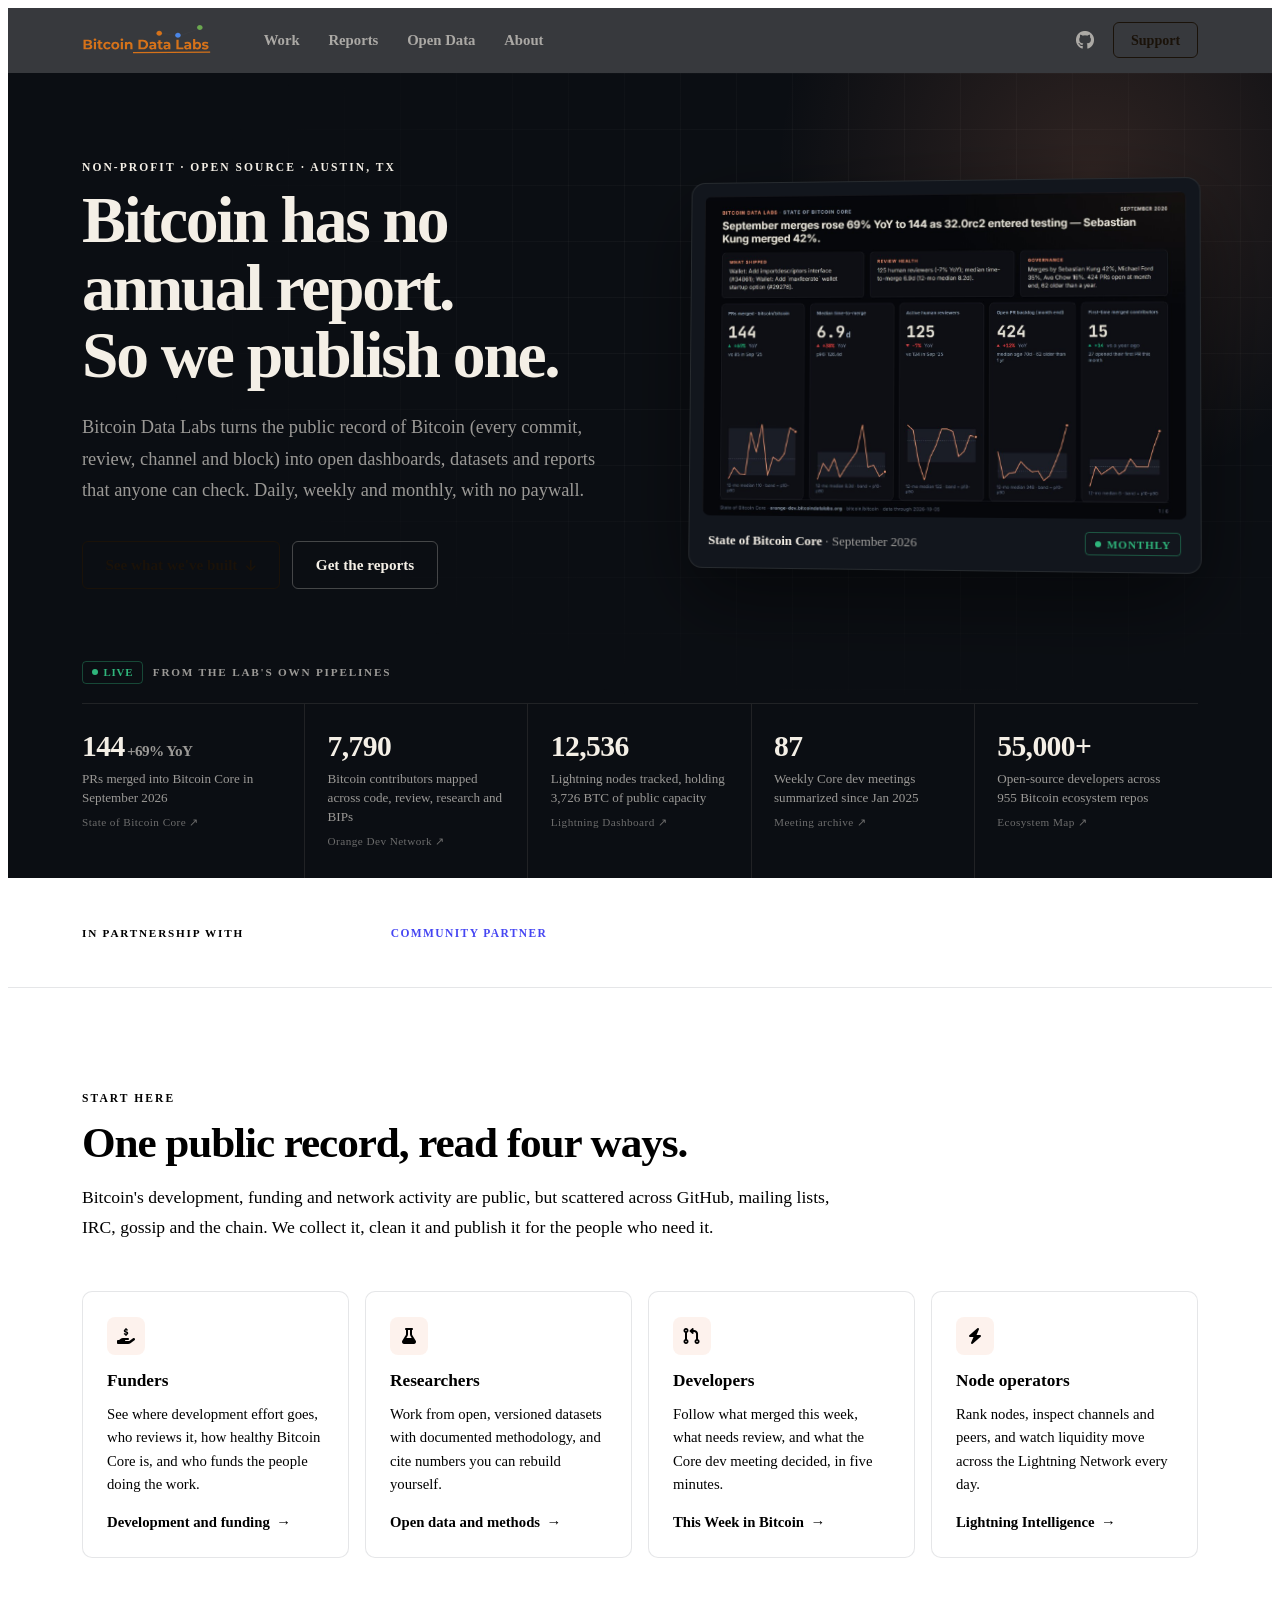
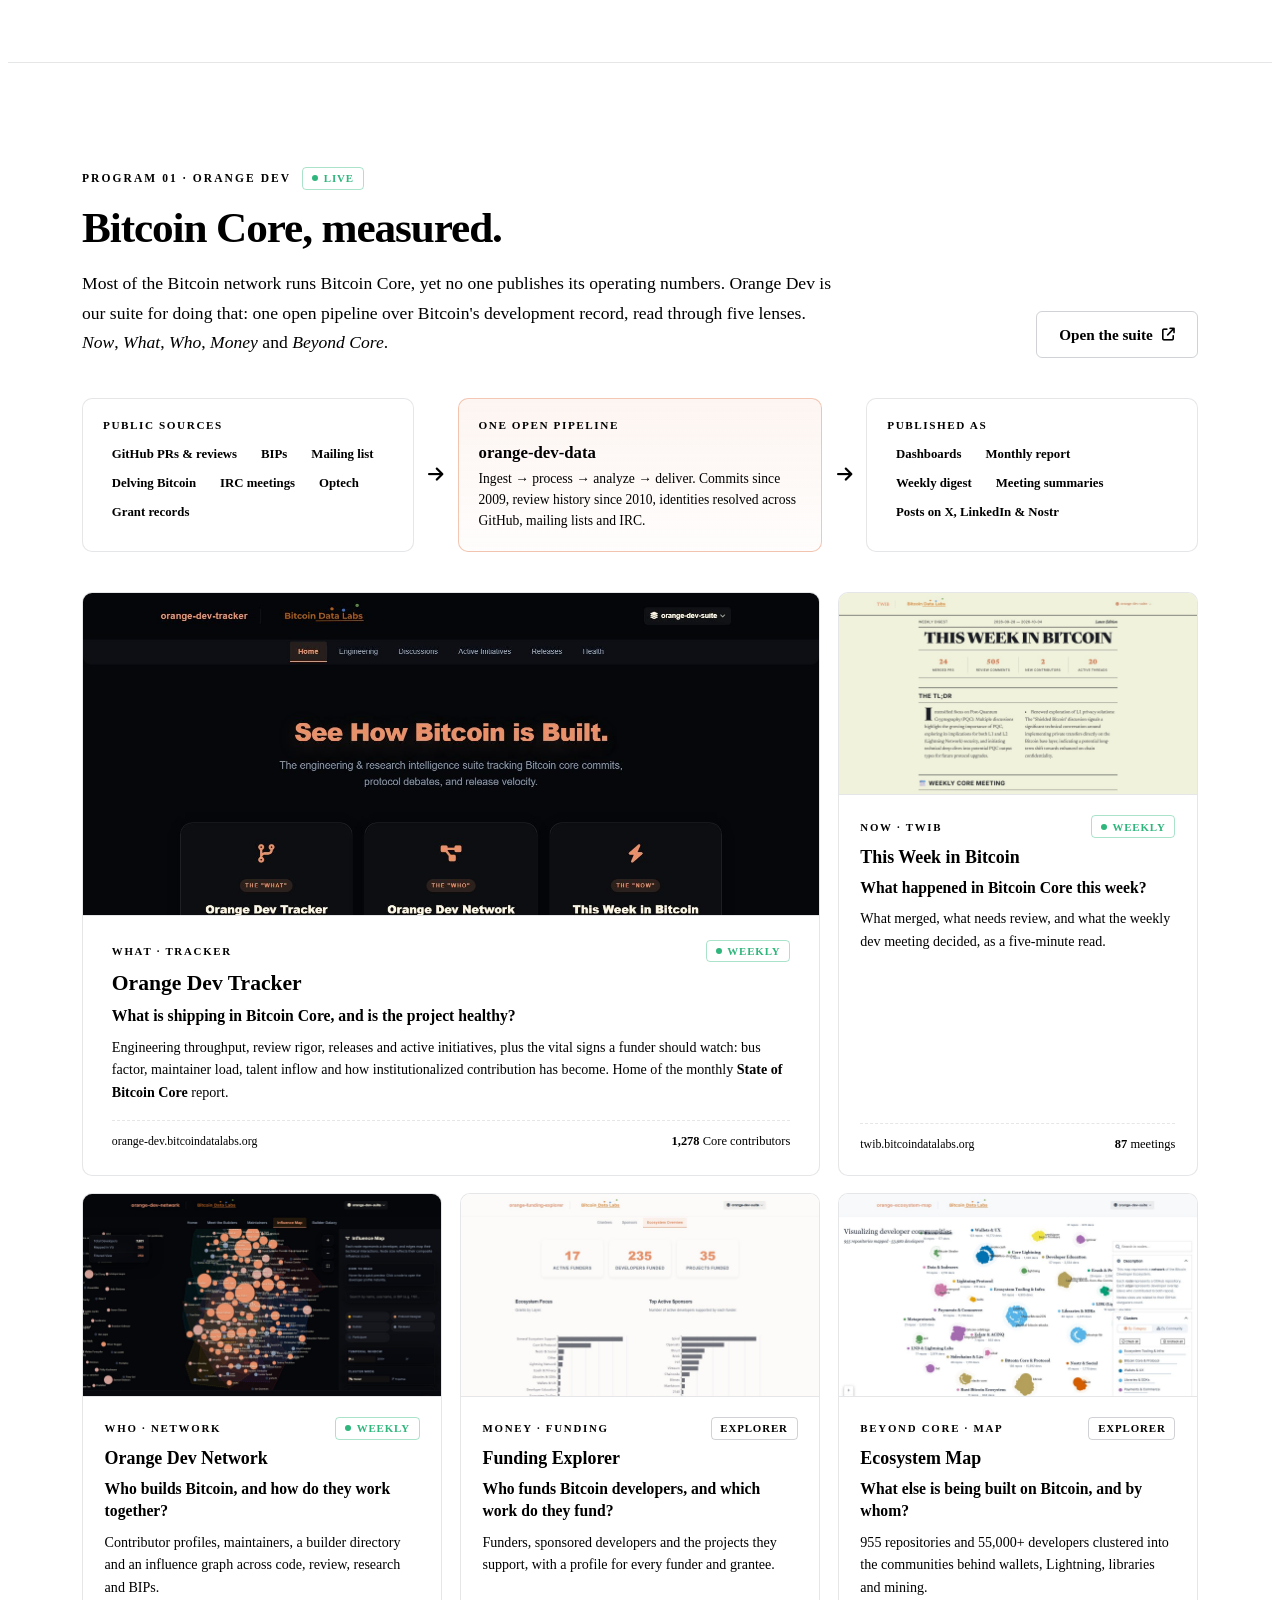
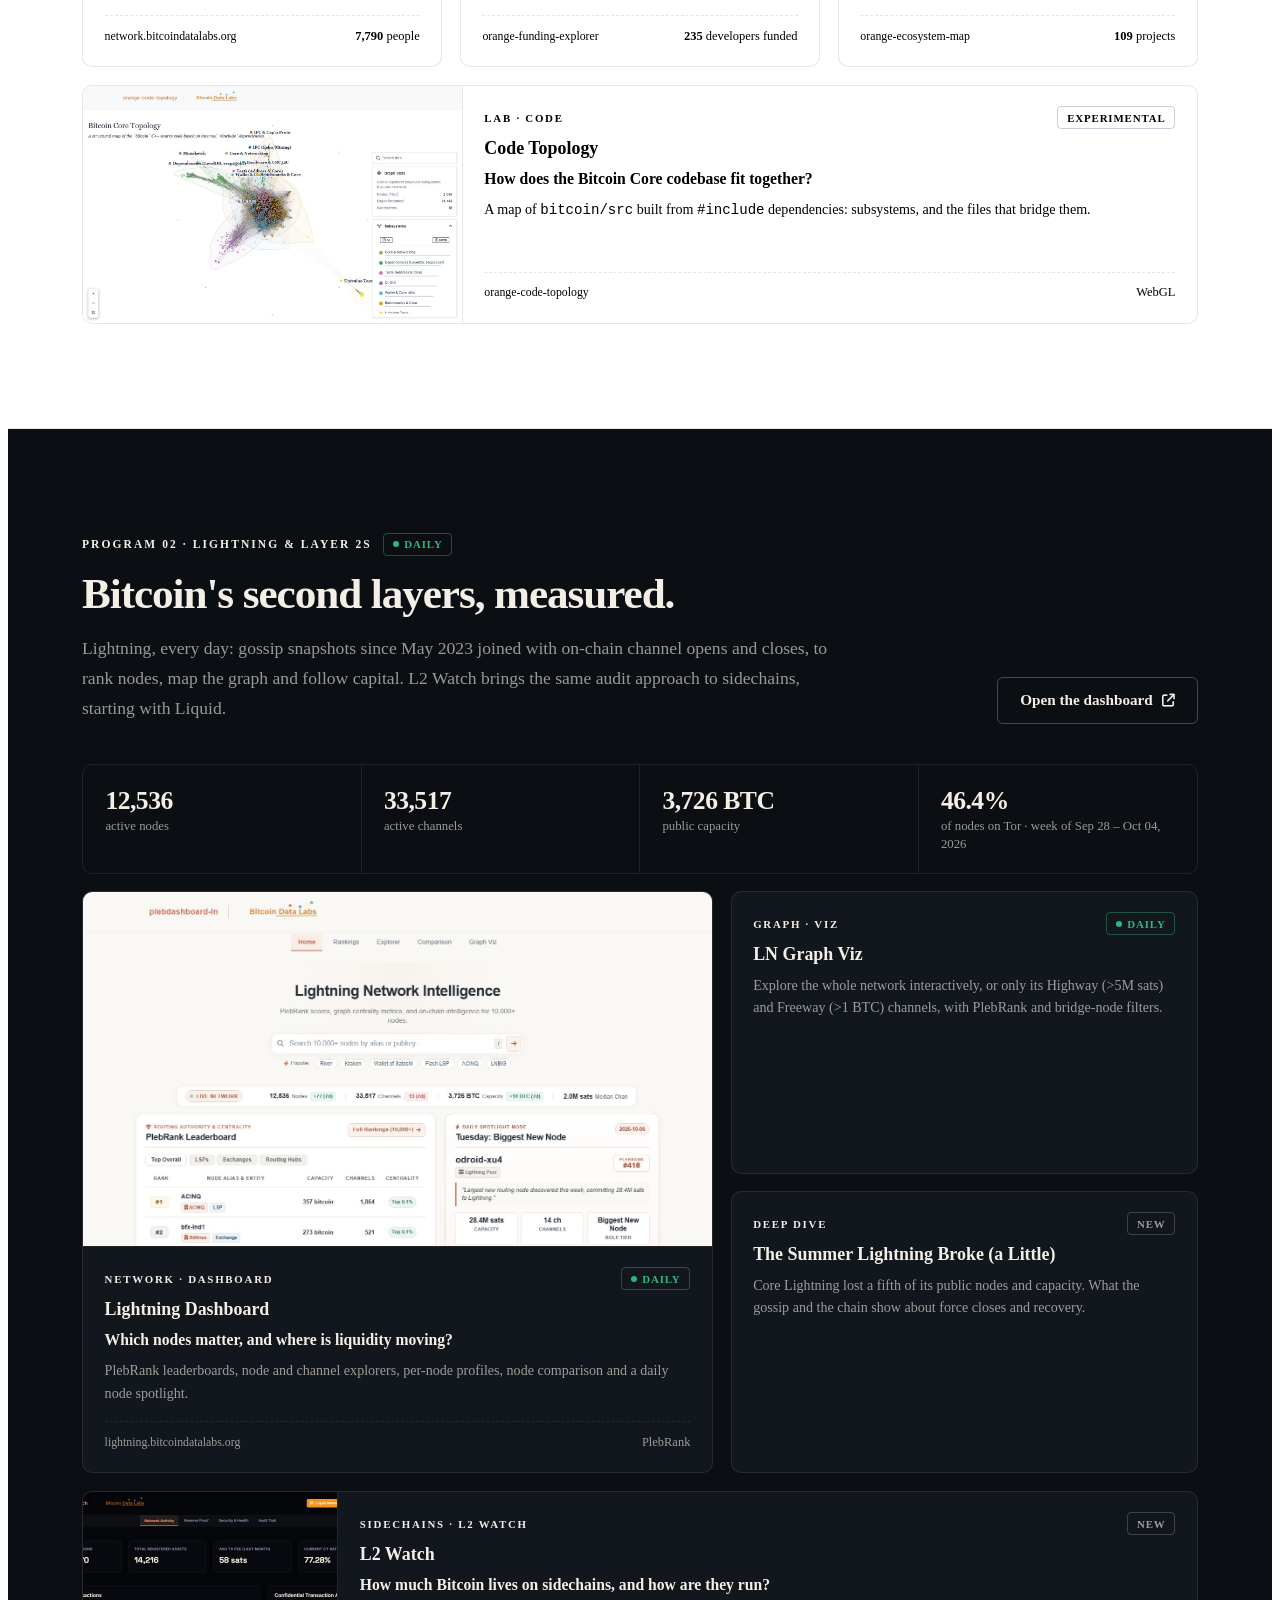
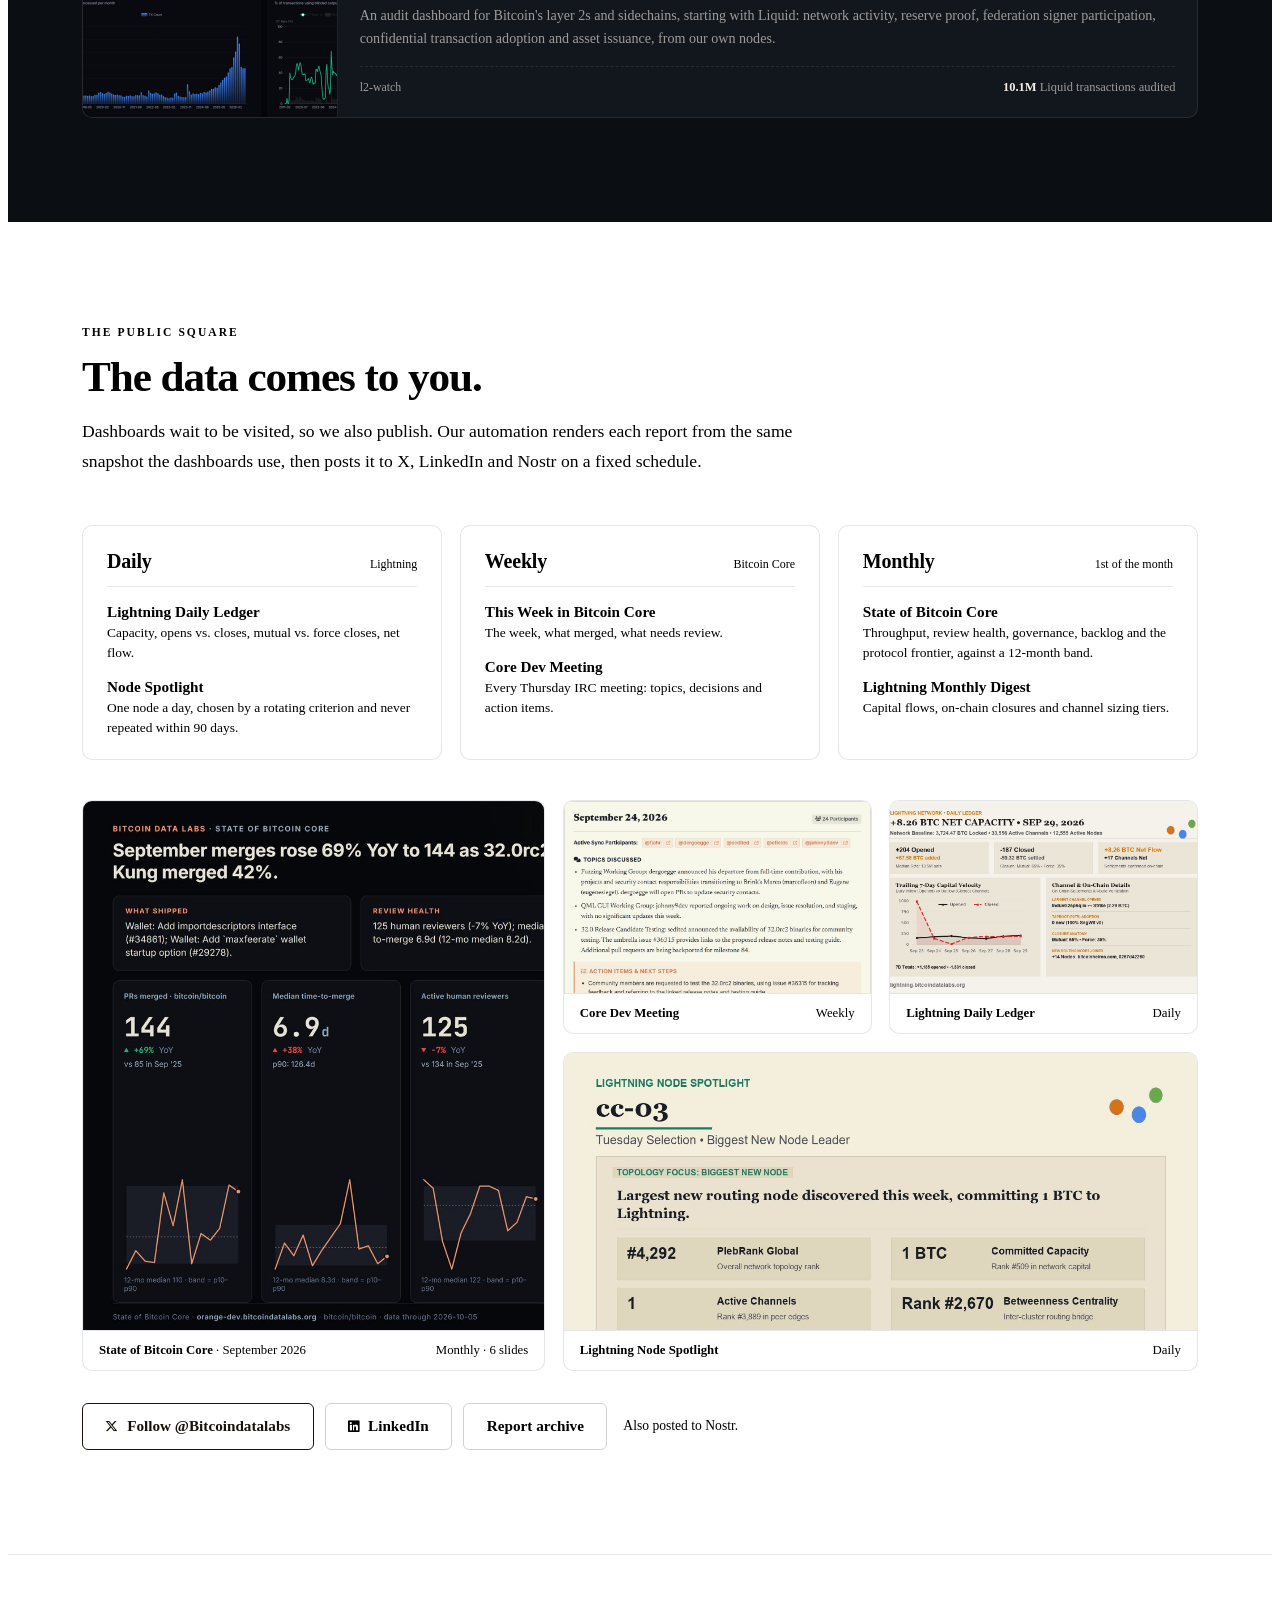
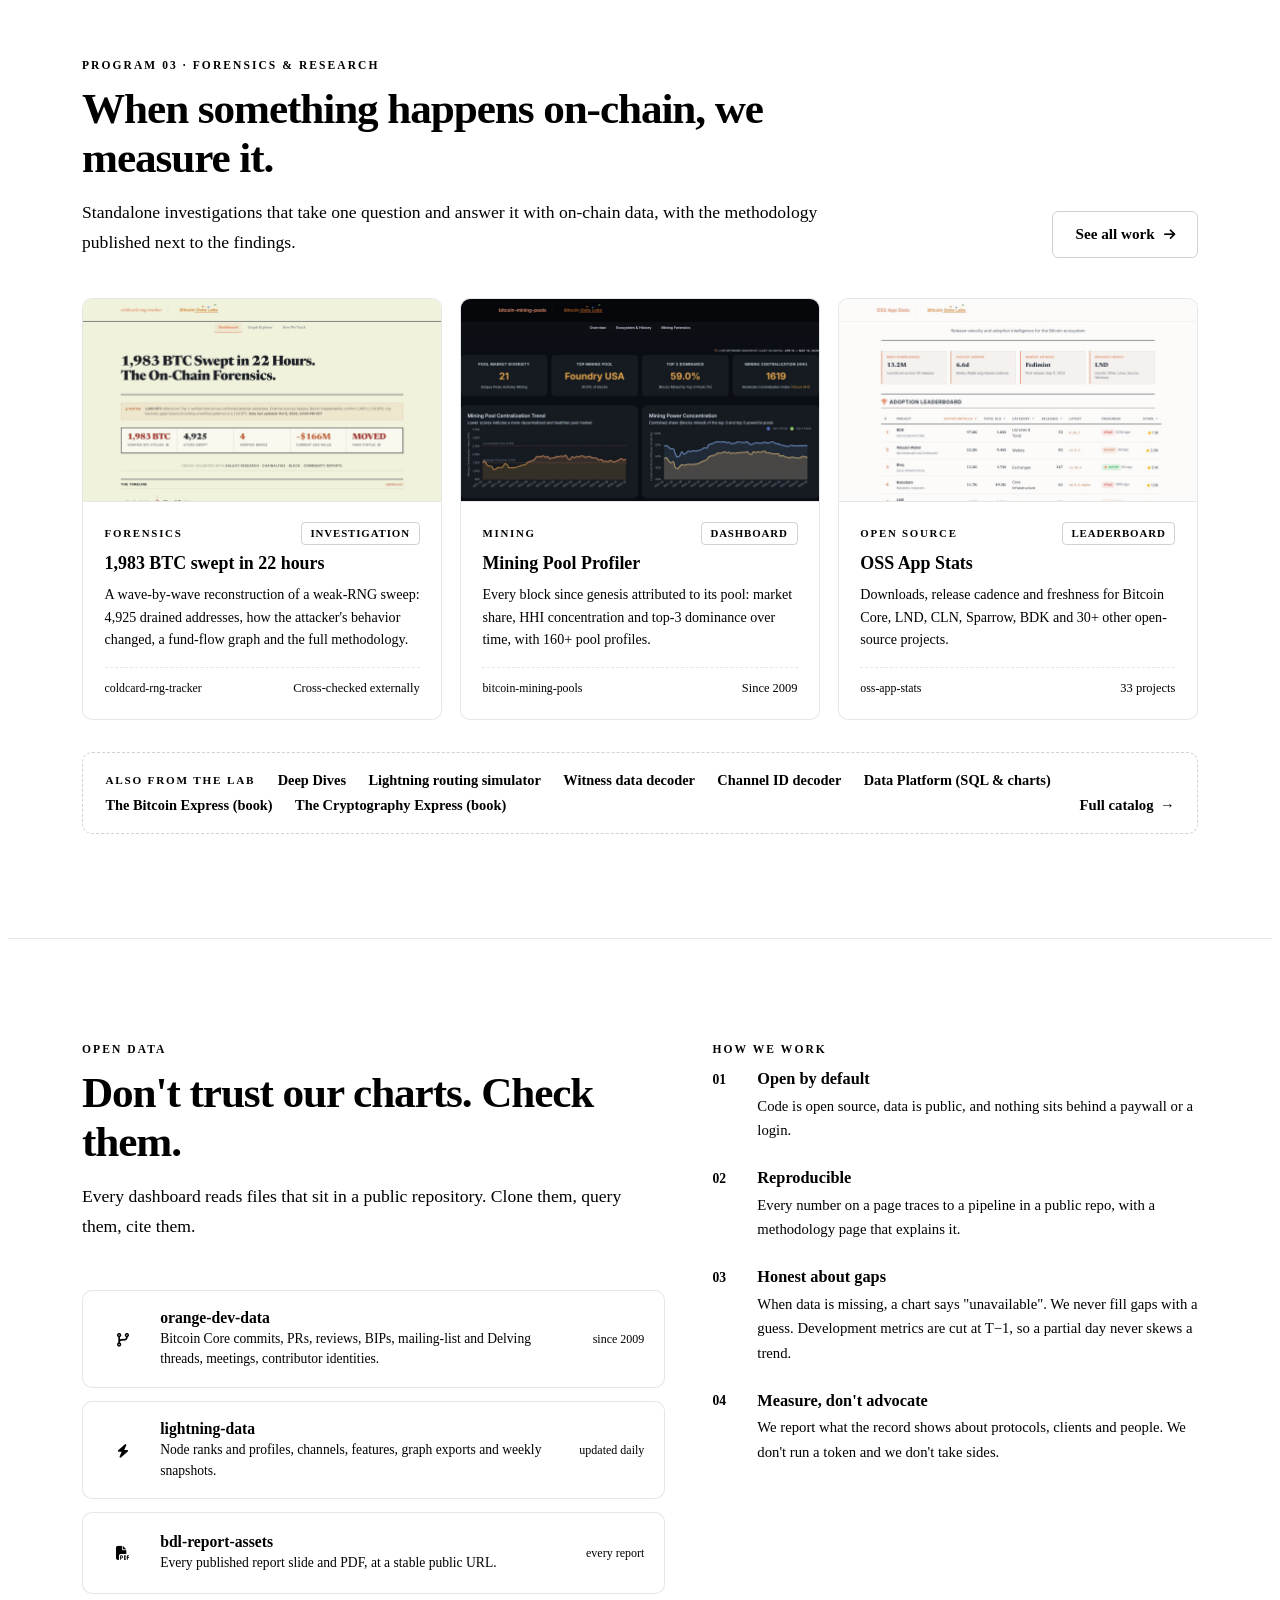
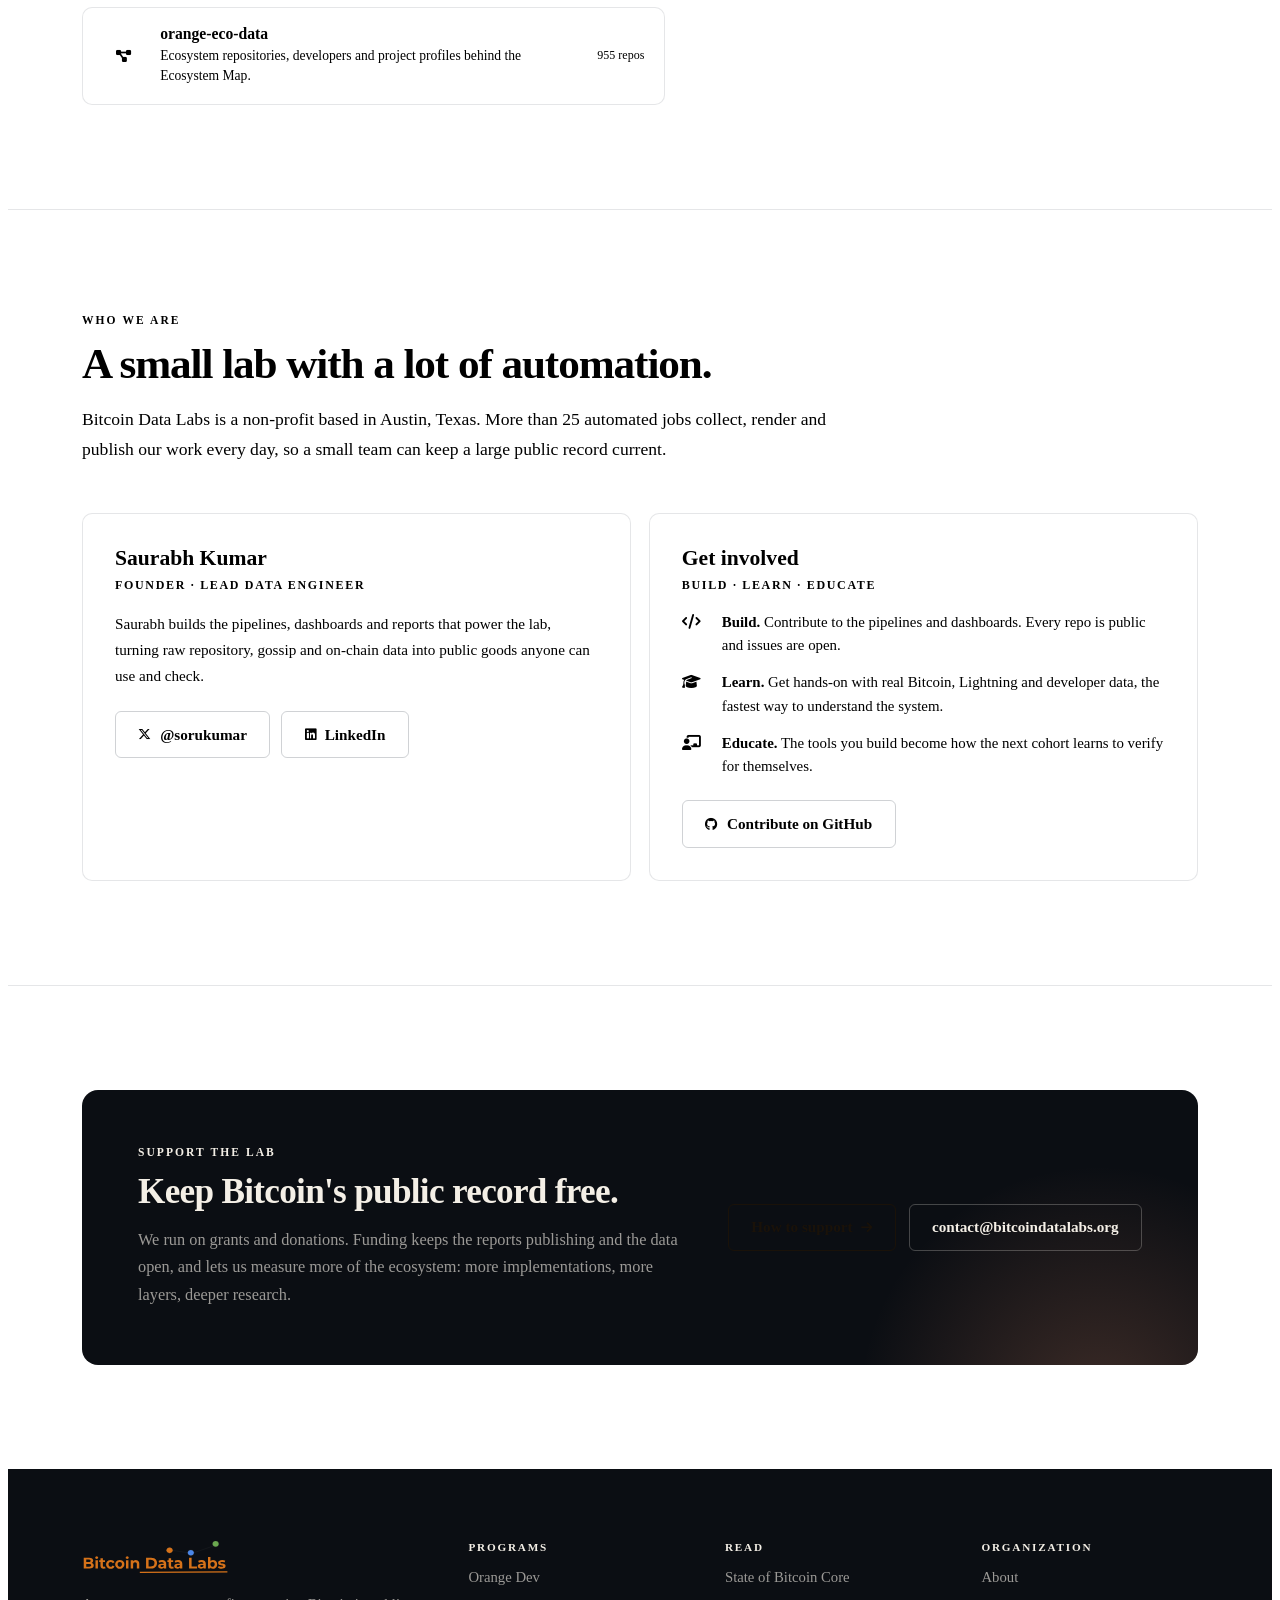
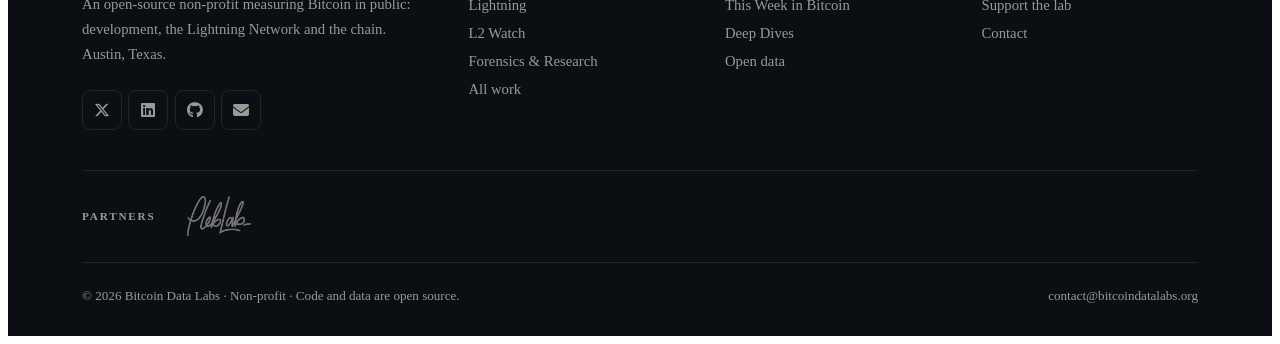
==== commit fb738e73: "Revamp bitcoindatalabs.org: one story, live numbers, full catalog - New homepage built on "Bitcoin h" ====
--- a/index.html
+++ b/index.html
@@ -6,455 +6,566 @@
     <meta name="viewport" content="width=device-width, initial-scale=1.0">
     <meta http-equiv="Content-Security-Policy"
         content="default-src 'self' https:; style-src 'self' 'unsafe-inline' https:; img-src 'self' data: https:; script-src 'self' 'unsafe-inline' https:; connect-src 'self' https:;">
-    <title>Bitcoin Data Labs — Making Bitcoin Legible</title>
-    <meta name="description" content="Bitcoin Data Labs is an open-source non-profit building data platforms that bring transparency, accountability, and foresight to the Bitcoin ecosystem. Developer intelligence, Lightning network analytics, and automated public reports.">
-    <link rel="stylesheet" type="text/css" href="styles/styles.css">
-    <link rel="stylesheet" type="text/css" href="styles/bdl.css">
+    <script>document.documentElement.classList.add('js');try{var t=localStorage.getItem('theme');if(t)document.documentElement.setAttribute('data-theme',t);}catch(e){}</script>
+    <title>Bitcoin Data Labs — Bitcoin's open data lab</title>
+    <meta name="description" content="Bitcoin has no CEO and no annual report. Bitcoin Data Labs is an open-source non-profit that measures Bitcoin Core development, the Lightning Network and on-chain activity, and publishes the results as open dashboards, datasets and reports.">
+    <meta property="og:title" content="Bitcoin Data Labs — Bitcoin's open data lab">
+    <meta property="og:description" content="Open dashboards, datasets and daily, weekly and monthly reports on Bitcoin Core development, the Lightning Network and on-chain activity.">
+    <meta property="og:image" content="https://bitcoindatalabs.org/screenshots/og-card.png">
+    <meta property="og:url" content="https://bitcoindatalabs.org/">
+    <meta property="og:type" content="website">
+    <meta name="twitter:card" content="summary_large_image">
+    <meta name="twitter:site" content="@Bitcoindatalabs">
+    <link rel="stylesheet" href="styles/styles.css">
+    <link rel="stylesheet" href="styles/bdl.css">
     <link rel="stylesheet" href="https://cdnjs.cloudflare.com/ajax/libs/font-awesome/6.5.1/css/all.min.css">
     <link rel="icon" href="favicon.png" type="image/png">
 </head>
 
-<body class="has-fixed-header">
-    <div id="header"></div>
-
-    <!-- ═══ HERO ═══ -->
-    <section class="hero-section">
-        <div class="hero-bg-pattern" aria-hidden="true">
-            <svg viewBox="0 0 700 380" preserveAspectRatio="xMinYMid slice" xmlns="http://www.w3.org/2000/svg"
-                width="100%" height="100%">
-                <!-- Network lines -->
-                <g stroke="rgba(232,145,107,0.14)" stroke-width="0.75" fill="none">
-                    <line x1="50" y1="80" x2="170" y2="45" />
-                    <line x1="50" y1="80" x2="140" y2="175" />
-                    <line x1="170" y1="45" x2="140" y2="175" />
-                    <line x1="170" y1="45" x2="275" y2="95" />
-                    <line x1="140" y1="175" x2="275" y2="95" />
-                    <line x1="140" y1="175" x2="235" y2="208" />
-                    <line x1="275" y1="95" x2="380" y2="58" />
-                    <line x1="275" y1="95" x2="235" y2="208" />
-                    <line x1="275" y1="95" x2="358" y2="188" />
-                    <line x1="235" y1="208" x2="358" y2="188" />
-                    <line x1="380" y1="58" x2="358" y2="188" />
-                    <line x1="380" y1="58" x2="468" y2="112" />
-                    <line x1="358" y1="188" x2="468" y2="112" />
-                    <line x1="358" y1="188" x2="498" y2="235" />
-                    <line x1="468" y1="112" x2="498" y2="235" />
-                    <line x1="468" y1="112" x2="590" y2="55" />
-                    <line x1="468" y1="112" x2="612" y2="188" />
-                    <line x1="498" y1="235" x2="612" y2="188" />
-                    <line x1="590" y1="55" x2="612" y2="188" />
-                    <line x1="590" y1="55" x2="688" y2="118" />
-                    <line x1="612" y1="188" x2="688" y2="118" />
-                    <line x1="688" y1="118" x2="698" y2="158" />
-                    <line x1="698" y1="158" x2="648" y2="248" />
-                    <line x1="612" y1="188" x2="648" y2="248" />
-                    <line x1="648" y1="248" x2="698" y2="280" />
-                    <line x1="698" y1="158" x2="698" y2="280" />
-                    <line x1="648" y1="248" x2="658" y2="348" />
-                    <line x1="698" y1="280" x2="658" y2="348" />
-                    <line x1="140" y1="175" x2="175" y2="330" />
-                    <line x1="235" y1="208" x2="175" y2="330" />
-                    <line x1="235" y1="208" x2="318" y2="302" />
-                    <line x1="175" y1="330" x2="318" y2="302" />
-                    <line x1="358" y1="188" x2="318" y2="302" />
-                    <line x1="318" y1="302" x2="438" y2="342" />
-                    <line x1="498" y1="235" x2="438" y2="342" />
-                    <line x1="498" y1="235" x2="548" y2="318" />
-                    <line x1="438" y1="342" x2="548" y2="318" />
-                    <line x1="612" y1="188" x2="548" y2="318" />
-                    <line x1="548" y1="318" x2="658" y2="348" />
-                    <line x1="648" y1="248" x2="548" y2="318" />
-                </g>
-                <!-- Secondary dim lines -->
-                <g stroke="rgba(130,147,171,0.1)" stroke-width="0.5" fill="none">
-                    <line x1="50" y1="80" x2="235" y2="208" />
-                    <line x1="170" y1="45" x2="380" y2="58" />
-                    <line x1="380" y1="58" x2="590" y2="55" />
-                    <line x1="175" y1="330" x2="438" y2="342" />
-                    <line x1="438" y1="342" x2="658" y2="348" />
-                </g>
-                <!-- Nodes -->
-                <g fill="rgba(232,145,107,0.35)">
-                    <circle cx="50" cy="80" r="3" />
-                    <circle cx="170" cy="45" r="2.5" />
-                    <circle cx="140" cy="175" r="3" />
-                    <circle cx="235" cy="208" r="2.5" />
-                    <circle cx="380" cy="58" r="2.5" />
-                    <circle cx="468" cy="112" r="3" />
-                    <circle cx="590" cy="55" r="2.5" />
-                    <circle cx="688" cy="118" r="3" />
-                    <circle cx="698" cy="158" r="2.5" />
-                    <circle cx="175" cy="330" r="2.5" />
-                    <circle cx="318" cy="302" r="3" />
-                    <circle cx="438" cy="342" r="2.5" />
-                    <circle cx="548" cy="318" r="3" />
-                    <circle cx="658" cy="348" r="2.5" />
-                    <circle cx="698" cy="280" r="3" />
-                </g>
-                <!-- Accent hub nodes -->
-                <g fill="rgba(232,145,107,0.45)" stroke="none">
-                    <circle cx="275" cy="95" r="4" />
-                    <circle cx="358" cy="188" r="4.5" />
-                    <circle cx="498" cy="235" r="4.5" />
-                    <circle cx="612" cy="188" r="4" />
-                    <circle cx="648" cy="248" r="3.5" />
-                </g>
-                <!-- Accent rings -->
-                <g fill="none" stroke="rgba(232,145,107,0.3)" stroke-width="1">
-                    <circle cx="275" cy="95" r="9" />
-                    <circle cx="358" cy="188" r="10" />
-                    <circle cx="498" cy="235" r="10" />
-                    <circle cx="612" cy="188" r="9" />
-                </g>
-            </svg>
-        </div>
-        <div class="hero-gradient-overlay" aria-hidden="true"></div>
-        <div class="hero-content">
-            <p class="hero-eyebrow">NON-PROFIT &nbsp;·&nbsp; OPEN SOURCE &nbsp;·&nbsp; AUSTIN, TX</p>
-            <!-- Rotating tagline -->
-            <h1 class="hero-headline" id="rotating-headline" aria-live="polite">
-                <span class="tagline-slide active">Making Bitcoin Legible</span>
-                <span class="tagline-slide">The Open Accountability Layer for Bitcoin</span>
-                <span class="tagline-slide">Accountability Through Data.<br><span class="tagline-sub-accent">For the Protocol That Has No CEO.</span></span>
-            </h1>
-            <p class="hero-description">
-                Who builds the code? Who mines the blocks? Where does the funding flow? Bitcoin has no CEO and no
-                earnings call. We build open-source data platforms that bring transparency, accountability, and
-                foresight to every layer of the ecosystem — through analysis, structured data, and tools that let
-                anyone verify for themselves.
-            </p>
-            <!-- Stat bar -->
-            <div class="hero-stats">
-                <div class="hero-stat">
-                    <span class="hero-stat-num">53,980+</span>
-                    <span class="hero-stat-label">Developers Tracked</span>
-                </div>
-                <div class="hero-stat-divider" aria-hidden="true"></div>
-                <div class="hero-stat">
-                    <span class="hero-stat-num">955+</span>
-                    <span class="hero-stat-label">Repositories Monitored</span>
-                </div>
-                <div class="hero-stat-divider" aria-hidden="true"></div>
-                <div class="hero-stat">
-                    <span class="hero-stat-num">Weekly</span>
-                    <span class="hero-stat-label">Automated Reports</span>
-                </div>
-            </div>
-        </div>
-    </section>
-
-    <!-- ═══ THE MISSION — Three Pillars ═══ -->
-    <section class="pillars-section">
-        <div class="pillars-inner">
-            <div class="pillar-card">
-                <div class="pillar-accent-bar"></div>
-                <p class="pillar-label">Transparency</p>
-                <h3 class="pillar-title">Every Layer, Visible</h3>
-                <p class="pillar-body">Every pull request, every mining pool, every funding source. We track it,
-                    structure it, and publish it — free and open, forever. No paywalls. No subscription tiers.</p>
-                <a href="#lab-in-action" class="pillar-cta">Explore the Dashboards&nbsp;→</a>
-            </div>
-            <div class="pillar-card">
-                <div class="pillar-accent-bar"></div>
-                <p class="pillar-label">Accountability</p>
-                <h3 class="pillar-title">No Board of Directors</h3>
-                <p class="pillar-body">Bitcoin has no institution responsible for oversight. We build the tools that
-                    let the ecosystem hold itself accountable — not through opinion, but through verifiable data.</p>
-                <a href="#lab-in-action" class="pillar-cta">See the Data&nbsp;→</a>
-            </div>
-            <div class="pillar-card">
-                <div class="pillar-accent-bar"></div>
-                <p class="pillar-label">Foresight</p>
-                <h3 class="pillar-title">Before Twitter Does</h3>
-                <p class="pillar-body">Which protocol changes are gaining momentum? Where is developer attention
-                    shifting? Our platforms surface the patterns that tell you what's coming — before anyone else.</p>
-                <a href="#p2ps" class="pillar-cta">Read the Reports&nbsp;→</a>
-            </div>
-        </div>
-    </section>
-
-    <div class="bdl-container">
-
-        <!-- ═══ THE WORK — Three Flagship Products ═══ -->
-        <section class="section lab-showcase" id="lab-in-action">
-            <h2 class="section-title"><i class="fas fa-microscope"></i> The Work</h2>
-            <div class="showcase-grid">
-
-                <!-- Orange Dev -->
-                <div class="showcase-card reveal">
-                    <div class="showcase-img showcase-img-slider slider-3">
-                        <img src="screenshots/orange-dev-tracker.png" alt="Orange Dev Tracker" class="slider-img" loading="lazy">
-                        <img src="screenshots/orange-dev-network.png" alt="Orange Dev Network" class="slider-img" loading="lazy">
-                        <img src="screenshots/twib.png" alt="This Week in Bitcoin" class="slider-img" loading="lazy">
-                    </div>
-                    <div class="showcase-body">
-                        <p class="showcase-eyebrow">Developer Intelligence</p>
-                        <h3 class="showcase-title">Orange Dev</h3>
-                        <p class="showcase-desc">The most comprehensive open-source intelligence platform for Bitcoin
-                            development. We track 53,980+ developers across 955+ repositories — who's writing code, what's
-                            being merged, and how the protocol is evolving. Through analysis, structured data, and open
-                            access — updated weekly.</p>
-                        <a href="https://orange-dev.bitcoindatalabs.org/" target="_blank"
-                            rel="noopener noreferrer" class="btn-ghost"
-                            style="margin-top: auto; align-self: flex-start; text-decoration: none;">Explore Orange Dev →</a>
-                    </div>
-                </div>
-
-                <!-- Lightning Suite -->
-                <div class="showcase-card reveal">
-                    <div class="showcase-img showcase-img-slider slider-2">
-                        <img src="screenshots/ln-graph-viz.png" alt="LN Graph Viz" class="slider-img" loading="lazy">
-                        <img src="screenshots/plebdashboard-ln.png" alt="Plebdashboard LN" class="slider-img" loading="lazy">
-                    </div>
-                    <div class="showcase-body">
-                        <p class="showcase-eyebrow">Network Topology</p>
-                        <h3 class="showcase-title">Lightning Suite</h3>
-                        <p class="showcase-desc">Navigate the Lightning Network through the most information-rich visual
-                            graph ever built. Rank and filter nodes, explore routing channels, and understand the
-                            network's evolving shape — from macro topology to individual node profiles.</p>
-                        <a href="https://lightning.bitcoindatalabs.org/" target="_blank" rel="noopener noreferrer"
-                            class="btn-ghost"
-                            style="margin-top: auto; align-self: flex-start; text-decoration: none;">Explore the Suite →</a>
-                    </div>
-                </div>
-
-                <!-- Protocol to Public Square -->
-                <div class="showcase-card reveal" id="p2ps">
-                    <div class="showcase-img">
-                        <img src="screenshots/twib.png" alt="This Week in Bitcoin — weekly digest published to X, LinkedIn, and Nostr" loading="lazy">
-                    </div>
-                    <div class="showcase-body">
-                        <p class="showcase-eyebrow">Data Distribution</p>
-                        <h3 class="showcase-title">Protocol to Public Square</h3>
-                        <p class="showcase-desc">Dashboards are not enough. We bring Bitcoin's data to where people
-                            already are — automated daily and weekly reports published to X, LinkedIn, and Nostr.
-                            The public square shouldn't have to come find the data.
-                            The data finds the public square.</p>
-                        <div class="suite-tools">
-                            <a href="https://x.com/sorukumar" target="_blank" rel="noopener noreferrer" class="suite-tool-pill"><i class="fa-brands fa-x-twitter"></i> X / Twitter</a>
-                            <a href="https://www.linkedin.com/in/sorukumar/" target="_blank" rel="noopener noreferrer" class="suite-tool-pill"><i class="fa-brands fa-linkedin"></i> LinkedIn</a>
-                            <a href="https://twib.bitcoindatalabs.org/" target="_blank" rel="noopener noreferrer" class="suite-tool-pill"><i class="fas fa-newspaper"></i> TWIB</a>
-                        </div>
-                        <a href="https://x.com/sorukumar" target="_blank"
-                            rel="noopener noreferrer" class="btn-ghost"
-                            style="margin-top: auto; align-self: flex-start; text-decoration: none;">Follow the Reports →</a>
-                    </div>
-                </div>
-
-            </div>
-        </section>
-
-        <!-- ═══ THE IMPACT ═══ -->
-        <section class="section impact-section reveal" id="impact">
-            <h2 class="section-title"><i class="fas fa-chart-line"></i> By the Numbers</h2>
-            <div class="impact-grid">
-                <div class="impact-stat">
-                    <span class="impact-num count-up" data-target="53980" data-suffix="+">53,980+</span>
-                    <span class="impact-label">Developers Tracked</span>
-                </div>
-                <div class="impact-stat">
-                    <span class="impact-num count-up" data-target="955" data-suffix="+">955+</span>
-                    <span class="impact-label">Repositories Monitored</span>
-                </div>
-                <div class="impact-stat">
-                    <span class="impact-num count-up" data-target="10" data-suffix="+">10+</span>
-                    <span class="impact-label">Open-Source Dashboards</span>
-                </div>
-                <div class="impact-stat">
-                    <span class="impact-num count-up" data-target="3">3</span>
-                    <span class="impact-label">Social Platforms</span>
-                </div>
-                <div class="impact-stat">
-                    <span class="impact-num">Weekly</span>
-                    <span class="impact-label">Automated Reports</span>
-                </div>
-                <div class="impact-stat">
-                    <span class="impact-num">100%</span>
-                    <span class="impact-label">Free & Open Source</span>
-                </div>
-            </div>
-
-            <!-- All Projects compact list -->
-            <div class="all-projects">
-                <p class="all-projects-label">All Projects</p>
-                <p class="all-projects-list">
-                    <a href="https://orange-dev.bitcoindatalabs.org/" target="_blank" rel="noopener noreferrer">Orange Dev Tracker</a>
-                    <span class="dot" aria-hidden="true">·</span>
-                    <a href="https://network.bitcoindatalabs.org/" target="_blank" rel="noopener noreferrer">Orange Dev Network</a>
-                    <span class="dot" aria-hidden="true">·</span>
-                    <a href="https://twib.bitcoindatalabs.org/" target="_blank" rel="noopener noreferrer">This Week in Bitcoin</a>
-                    <span class="dot" aria-hidden="true">·</span>
-                    <a href="https://bitcoindatalabs.github.io/ln-graph-viz/" target="_blank" rel="noopener noreferrer">LN Graph Viz</a>
-                    <span class="dot" aria-hidden="true">·</span>
-                    <a href="https://bitcoindatalabs.github.io/plebdashboard-ln/" target="_blank" rel="noopener noreferrer">PlebDashboard LN</a>
-                    <span class="dot" aria-hidden="true">·</span>
-                    <a href="https://bitcoindatalabs.github.io/bitcoin-mining-pools/" target="_blank" rel="noopener noreferrer">Mining Pool Profiler</a>
-                    <span class="dot" aria-hidden="true">·</span>
-                    <a href="https://sorukumar.github.io/bitcoin-is-beautiful/" target="_blank" rel="noopener noreferrer">Bitcoin is Beautiful</a>
-                    <span class="dot" aria-hidden="true">·</span>
-                    <a href="https://bitcoindatalabs.github.io/orange-ecosystem-map/" target="_blank" rel="noopener noreferrer">Orange Ecosystem Map</a>
-                    <span class="dot" aria-hidden="true">·</span>
-                    <a href="https://bitcoindatalabs.github.io/orange-repo-health/" target="_blank" rel="noopener noreferrer">Repo Health</a>
-                    <span class="dot" aria-hidden="true">·</span>
-                    <a href="https://sorukumar.github.io/bitcoin-ledger-anatomy/" target="_blank" rel="noopener noreferrer">Bitcoin Ledger Anatomy</a>
-                    <span class="dot" aria-hidden="true">·</span>
-                    <a href="https://sorukumar.github.io/oss-app-stats/" target="_blank" rel="noopener noreferrer">OSS App Stats</a>
-                    <span class="dot" aria-hidden="true">·</span>
-                    <a href="https://sorukumar.github.io/Tools/BitcoinBasicStats/index.html" target="_blank" rel="noopener noreferrer">Bitcoin Network Stats</a>
-                </p>
-            </div>
-        </section>
-
-        <!-- Data Platform Feature -->
-        <section class="section data-platform-feature" id="data-platform">
-            <div class="dp-feature-card">
-                <div class="dp-feature-text">
-                    <p class="dp-eyebrow"><i class="fas fa-database"></i> Core Infrastructure</p>
-                    <h2 class="dp-title">The Data Platform</h2>
-                    <p class="dp-desc">The engine behind the lab. We curate, clean, and normalize Bitcoin and Lightning
-                        Network data into a shared platform — so builders can skip the pipeline work and go straight to
-                        insight. Drag-and-drop dashboard creation, structured datasets, and open APIs.</p>
-                    <div class="dp-tags">
-                        <span class="dp-tag">Drag-and-drop Dashboards</span>
-                        <span class="dp-tag">Curated On-chain Data</span>
-                        <span class="dp-tag">Lightning Network</span>
-                    </div>
-                    <a href="https://datalabs.orangemetrics.xyz/" target="_blank" class="btn-ghost">Explore the Platform →</a>
-                </div>
-            </div>
-        </section>
-
-        <!-- ═══ THE CONTRIBUTOR FLYWHEEL ═══ -->
-        <section class="section flywheel-section" id="community">
-            <div class="flywheel-split">
-                <div class="flywheel-text-col">
-                    <p class="flywheel-eyebrow"><i class="fas fa-users"></i> Open Source Community</p>
-                    <h2 class="section-title">The Contributor Flywheel</h2>
-                    <p class="flywheel-subtitle">Bitcoin Data Labs is powered by volunteers. We don't just build
-                        dashboards — we develop human capital. Join the cycle:</p>
-
-                    <ul class="flywheel-bullets">
-                        <li><strong>Build:</strong> Contribute code to open-source data platforms and infrastructure.
-                        </li>
-                        <li><strong>Learn:</strong> Master Bitcoin on-chain metrics through hands-on analysis and
-                            building.</li>
-                        <li><strong>Educate:</strong> Your tools become the sandboxes that train the next generation of
-                            sovereign thinkers.</li>
-                    </ul>
-
-                    <p class="flywheel-nonprofit">We are an Austin, Texas-based non-profit. We rely on grants to keep
-                        our tools free and open. Reach out to discuss sponsorship or collaboration.</p>
-
-                    <div class="flywheel-cta-row">
-                        <a href="https://x.com/sorukumar" target="_blank" rel="noopener noreferrer" class="btn-ghost">DM on X to Join →</a>
-                        <a href="https://github.com/bitcoindatalabs" target="_blank" rel="noopener noreferrer" class="btn-ghost btn-ghost-muted">View on GitHub →</a>
-                    </div>
-                </div>
-                <div class="flywheel-img-col">
-                    <img src="screenshots/flywheel-diagram.png" alt="Contributor Flywheel: Build, Learn, Educate"
-                        class="flywheel-diagram">
-                </div>
-            </div>
-        </section>
-
-    </div>
-
-    <div id="footer"></div>
-
-    <script src="components/app-components.js"></script>
-    <script>
-        document.addEventListener('DOMContentLoaded', () => {
-            BitcoinLabsApp.init();
-
-            // ── 1. Rotating Tagline ──
-            const slides = document.querySelectorAll('.tagline-slide');
-            let current = 0;
-            if (slides.length > 1) {
-                setInterval(() => {
-                    slides[current].classList.remove('active');
-                    current = (current + 1) % slides.length;
-                    slides[current].classList.add('active');
-                }, 6000);
-            }
-
-            // ── 2. Hero entrance stagger ──
-            const heroItems = document.querySelectorAll(
-                '.hero-eyebrow, .hero-headline, .hero-description, .hero-stats'
-            );
-            heroItems.forEach((el, i) => {
-                el.style.opacity = '0';
-                el.style.transform = 'translateY(18px)';
-                el.style.transition = `opacity 0.55s ease ${i * 0.1}s, transform 0.55s ease ${i * 0.1}s`;
-                requestAnimationFrame(() => {
-                    requestAnimationFrame(() => {
-                        el.style.opacity = '';
-                        el.style.transform = '';
-                    });
-                });
-            });
-
-            // ── 3. Scroll-reveal ──
-            const revealObserver = new IntersectionObserver((entries) => {
-                entries.forEach(entry => {
-                    if (entry.isIntersecting) {
-                        entry.target.classList.add('revealed');
-                        revealObserver.unobserve(entry.target);
-                    }
-                });
-            }, { threshold: 0.1, rootMargin: '0px 0px -40px 0px' });
-
-            document.querySelectorAll('.reveal').forEach(el => revealObserver.observe(el));
-
-            // Auto-reveal pillar cards with stagger
-            const pillarObserver = new IntersectionObserver((entries) => {
-                if (entries[0].isIntersecting) {
-                    document.querySelectorAll('.pillar-card').forEach((card, i) => {
-                        setTimeout(() => card.classList.add('revealed'), i * 100);
-                    });
-                    pillarObserver.disconnect();
-                }
-            }, { threshold: 0.15 });
-            const pillarsSection = document.querySelector('.pillars-section');
-            if (pillarsSection) pillarObserver.observe(pillarsSection);
-
-            // Stagger showcase cards
-            const showcaseObserver = new IntersectionObserver((entries) => {
-                if (entries[0].isIntersecting) {
-                    document.querySelectorAll('.showcase-card.reveal').forEach((card, i) => {
-                        setTimeout(() => card.classList.add('revealed'), i * 120);
-                    });
-                    showcaseObserver.disconnect();
-                }
-            }, { threshold: 0.1 });
-            const showcaseSection = document.querySelector('.lab-showcase');
-            if (showcaseSection) showcaseObserver.observe(showcaseSection);
-
-            // ── 4. Count-up animation ──
-            const countObserver = new IntersectionObserver((entries) => {
-                entries.forEach(entry => {
-                    if (entry.isIntersecting) {
-                        const el = entry.target;
-                        const target = parseInt(el.dataset.target, 10);
-                        const suffix = el.dataset.suffix || '';
-                        const duration = 1400;
-                        const start = performance.now();
-                        const easeOut = t => 1 - Math.pow(1 - t, 3);
-
-                        function tick(now) {
-                            const elapsed = now - start;
-                            const progress = Math.min(elapsed / duration, 1);
-                            const value = Math.round(easeOut(progress) * target);
-                            el.textContent = value.toLocaleString() + suffix;
-                            if (progress < 1) requestAnimationFrame(tick);
-                        }
-                        requestAnimationFrame(tick);
-                        countObserver.unobserve(el);
-                    }
-                });
-            }, { threshold: 0.5 });
-            document.querySelectorAll('.count-up').forEach(el => countObserver.observe(el));
-        });
-    </script>
+<body class="bdl-site">
+    <header id="site-header" class="site-header"></header>
+
+    <main>
+
+        <!-- ═══ HERO ═══ -->
+        <section class="hero">
+            <div class="wrap">
+                <div class="hero-grid">
+                    <div>
+                        <p class="eyebrow">Non-profit · Open source · Austin, TX</p>
+                        <h1>Bitcoin has no annual report.<span class="accent">So we publish one.</span></h1>
+                        <p class="hero-lede">Bitcoin Data Labs turns the public record of Bitcoin (every commit,
+                            review, channel and block) into open dashboards, datasets and reports that anyone
+                            can check. Daily, weekly and monthly, with no paywall.</p>
+                        <div class="hero-ctas">
+                            <a class="btn btn-primary" href="#start">See what we've built <i class="fas fa-arrow-down"></i></a>
+                            <a class="btn btn-quiet" href="#reports">Get the reports</a>
+                        </div>
+                    </div>
+
+                    <a class="latest" data-live-href="core-report"
+                        href="https://orange-dev.bitcoindatalabs.org/reports.html?month=2026-09"
+                        aria-label="Open the latest State of Bitcoin Core report">
+                        <img data-live-src="core-slide"
+                            src="https://raw.githubusercontent.com/bitcoindatalabs/bdl-report-assets/main/bitcoin/state_of_bitcoin_core_202609_slide_1.png"
+                            data-fallback="screenshots/reports/state-of-core.jpg"
+                            onerror="this.onerror=null;this.src=this.dataset.fallback"
+                            alt="State of Bitcoin Core monthly report, cover slide" width="1200" height="800">
+                        <div class="latest-meta">
+                            <span><strong>State of Bitcoin Core</strong> · <span data-live="core-month">September 2026</span></span>
+                            <span class="tag tag-live">Monthly</span>
+                        </div>
+                    </a>
+                </div>
+
+                <p class="pulse-head"><span class="tag tag-live">Live</span> From the lab's own pipelines</p>
+                <div class="pulse">
+                    <div class="pulse-item">
+                        <span class="pulse-num num"><span data-live="core-merged">144</span><small data-live="core-merged-yoy">+69% YoY</small></span>
+                        <span class="pulse-label">PRs merged into Bitcoin Core in <span data-live="core-month">September 2026</span></span>
+                        <a class="pulse-src" data-live-href="core-report" href="https://orange-dev.bitcoindatalabs.org/reports.html?month=2026-09">State of Bitcoin Core ↗</a>
+                    </div>
+                    <div class="pulse-item">
+                        <span class="pulse-num num">7,790</span>
+                        <span class="pulse-label">Bitcoin contributors mapped across code, review, research and BIPs</span>
+                        <a class="pulse-src" href="https://network.bitcoindatalabs.org/">Orange Dev Network ↗</a>
+                    </div>
+                    <div class="pulse-item">
+                        <span class="pulse-num num" data-live="ln-nodes">12,536</span>
+                        <span class="pulse-label">Lightning nodes tracked, holding <span data-live="ln-capacity">3,726</span> BTC of public capacity</span>
+                        <a class="pulse-src" href="https://lightning.bitcoindatalabs.org/">Lightning Dashboard ↗</a>
+                    </div>
+                    <div class="pulse-item">
+                        <span class="pulse-num num" data-live="meetings-count">87</span>
+                        <span class="pulse-label">Weekly Core dev meetings summarized since Jan 2025</span>
+                        <a class="pulse-src" data-live-href="meeting-link" href="https://twib.bitcoindatalabs.org/meetings.html">Meeting archive ↗</a>
+                    </div>
+                    <div class="pulse-item">
+                        <span class="pulse-num num">55,000+</span>
+                        <span class="pulse-label">Open-source developers across 955 Bitcoin ecosystem repos</span>
+                        <a class="pulse-src" href="https://bitcoindatalabs.github.io/orange-ecosystem-map/">Ecosystem Map ↗</a>
+                    </div>
+                </div>
+            </div>
+        </section>
+
+        <!-- ═══ SUPPORTERS & PARTNERS ═══ -->
+        <section class="partners-band" aria-label="Supporters and partners">
+            <div class="wrap partners-row">
+                <p class="partners-label">In partnership with</p>
+                <div class="partners" data-partners></div>
+            </div>
+        </section>
+
+        <!-- ═══ START HERE ═══ -->
+        <section class="band" id="start">
+            <div class="wrap">
+                <div class="band-head reveal">
+                    <p class="eyebrow">Start here</p>
+                    <h2>One public record, read four ways.</h2>
+                    <p>Bitcoin's development, funding and network activity are public, but scattered across
+                        GitHub, mailing lists, IRC, gossip and the chain. We collect it, clean it and publish it
+                        for the people who need it.</p>
+                </div>
+                <div class="router reveal">
+                    <a class="route" href="#orange-dev">
+                        <span class="route-icon"><i class="fas fa-hand-holding-dollar"></i></span>
+                        <h3>Funders</h3>
+                        <p>See where development effort goes, who reviews it, how healthy Bitcoin Core is, and
+                            who funds the people doing the work.</p>
+                        <span class="link-arrow">Development and funding</span>
+                    </a>
+                    <a class="route" href="#data">
+                        <span class="route-icon"><i class="fas fa-flask"></i></span>
+                        <h3>Researchers</h3>
+                        <p>Work from open, versioned datasets with documented methodology, and cite numbers you
+                            can rebuild yourself.</p>
+                        <span class="link-arrow">Open data and methods</span>
+                    </a>
+                    <a class="route" href="https://twib.bitcoindatalabs.org/">
+                        <span class="route-icon"><i class="fas fa-code-pull-request"></i></span>
+                        <h3>Developers</h3>
+                        <p>Follow what merged this week, what needs review, and what the Core dev meeting decided,
+                            in five minutes.</p>
+                        <span class="link-arrow">This Week in Bitcoin</span>
+                    </a>
+                    <a class="route" href="#lightning">
+                        <span class="route-icon"><i class="fas fa-bolt"></i></span>
+                        <h3>Node operators</h3>
+                        <p>Rank nodes, inspect channels and peers, and watch liquidity move across the Lightning
+                            Network every day.</p>
+                        <span class="link-arrow">Lightning Intelligence</span>
+                    </a>
+                </div>
+            </div>
+        </section>
+
+        <!-- ═══ ORANGE DEV ═══ -->
+        <section class="band band-alt" id="orange-dev">
+            <div class="wrap">
+                <div class="program-head reveal">
+                    <div class="band-head">
+                        <div class="program-kicker"><p class="eyebrow">Program 01 · Orange Dev</p><span class="tag tag-live">Live</span></div>
+                        <h2>Bitcoin Core, measured.</h2>
+                        <p>Most of the Bitcoin network runs Bitcoin Core, yet no one publishes its operating numbers.
+                            Orange Dev is our suite for doing that: one open pipeline over Bitcoin's development
+                            record, read through five lenses. <em>Now</em>, <em>What</em>, <em>Who</em>,
+                            <em>Money</em> and <em>Beyond Core</em>.</p>
+                    </div>
+                    <a class="btn btn-quiet" href="https://orange-dev.bitcoindatalabs.org/">Open the suite <i class="fas fa-arrow-up-right-from-square"></i></a>
+                </div>
+
+                <!-- How it fits together -->
+                <div class="pipeline reveal" aria-label="How Orange Dev works">
+                    <div class="pipe-col">
+                        <h4>Public sources</h4>
+                        <ul>
+                            <li>GitHub PRs &amp; reviews</li><li>BIPs</li><li>Mailing list</li>
+                            <li>Delving Bitcoin</li><li>IRC meetings</li><li>Optech</li><li>Grant records</li>
+                        </ul>
+                    </div>
+                    <div class="pipe-arrow" aria-hidden="true"><i class="fas fa-arrow-right"></i></div>
+                    <div class="pipe-col pipe-core">
+                        <h4>One open pipeline</h4>
+                        <strong>orange-dev-data</strong>
+                        <p>Ingest → process → analyze → deliver. Commits since 2009, review history since 2010,
+                            identities resolved across GitHub, mailing lists and IRC.</p>
+                    </div>
+                    <div class="pipe-arrow" aria-hidden="true"><i class="fas fa-arrow-right"></i></div>
+                    <div class="pipe-col">
+                        <h4>Published as</h4>
+                        <ul>
+                            <li>Dashboards</li><li>Monthly report</li><li>Weekly digest</li>
+                            <li>Meeting summaries</li><li>Posts on X, LinkedIn &amp; Nostr</li>
+                        </ul>
+                    </div>
+                </div>
+
+                <div class="lenses">
+                    <a class="lens lens-feature reveal" href="https://orange-dev.bitcoindatalabs.org/">
+                        <div class="lens-shot"><img src="screenshots/live/tracker.jpg" alt="Orange Dev Tracker home: See How Bitcoin is Built" loading="lazy" width="1440" height="900"></div>
+                        <div class="lens-body">
+                            <div class="lens-top"><span class="lens-key">What · Tracker</span><span class="tag tag-live">Weekly</span></div>
+                            <h3>Orange Dev Tracker</h3>
+                            <p class="lens-q">What is shipping in Bitcoin Core, and is the project healthy?</p>
+                            <p class="lens-d">Engineering throughput, review rigor, releases and active initiatives,
+                                plus the vital signs a funder should watch: bus factor, maintainer load, talent
+                                inflow and how institutionalized contribution has become. Home of the monthly
+                                <strong>State of Bitcoin Core</strong> report.</p>
+                            <div class="lens-foot"><span class="host">orange-dev.bitcoindatalabs.org</span><span><span class="lens-stat num">1,278</span> Core contributors</span></div>
+                        </div>
+                    </a>
+                    <a class="lens reveal" href="https://twib.bitcoindatalabs.org/">
+                        <div class="lens-shot"><img src="screenshots/live/twib.jpg" alt="This Week in Bitcoin weekly digest" loading="lazy" width="1440" height="900"></div>
+                        <div class="lens-body">
+                            <div class="lens-top"><span class="lens-key">Now · TWIB</span><span class="tag tag-live">Weekly</span></div>
+                            <h3>This Week in Bitcoin</h3>
+                            <p class="lens-q">What happened in Bitcoin Core this week?</p>
+                            <p class="lens-d">What merged, what needs review, and what the weekly dev meeting decided, as a five-minute read.</p>
+                            <div class="lens-foot"><span class="host">twib.bitcoindatalabs.org</span><span><span class="lens-stat num" data-live="meetings-count">87</span> meetings</span></div>
+                        </div>
+                    </a>
+                    <a class="lens reveal" href="https://network.bitcoindatalabs.org/">
+                        <div class="lens-shot"><img src="screenshots/live/network-graph.jpg" alt="Orange Dev Network influence map" loading="lazy" width="1440" height="900"></div>
+                        <div class="lens-body">
+                            <div class="lens-top"><span class="lens-key">Who · Network</span><span class="tag tag-live">Weekly</span></div>
+                            <h3>Orange Dev Network</h3>
+                            <p class="lens-q">Who builds Bitcoin, and how do they work together?</p>
+                            <p class="lens-d">Contributor profiles, maintainers, a builder directory and an influence graph across code, review, research and BIPs.</p>
+                            <div class="lens-foot"><span class="host">network.bitcoindatalabs.org</span><span><span class="lens-stat num">7,790</span> people</span></div>
+                        </div>
+                    </a>
+                    <a class="lens reveal" href="https://bitcoindatalabs.github.io/orange-funding-explorer/dashboard.html">
+                        <div class="lens-shot"><img src="screenshots/live/funding.jpg" alt="Funding Explorer ecosystem overview" loading="lazy" width="1440" height="900"></div>
+                        <div class="lens-body">
+                            <div class="lens-top"><span class="lens-key">Money · Funding</span><span class="tag">Explorer</span></div>
+                            <h3>Funding Explorer</h3>
+                            <p class="lens-q">Who funds Bitcoin developers, and which work do they fund?</p>
+                            <p class="lens-d">Funders, sponsored developers and the projects they support, with a profile for every funder and grantee.</p>
+                            <div class="lens-foot"><span class="host">orange-funding-explorer</span><span><span class="lens-stat num">235</span> developers funded</span></div>
+                        </div>
+                    </a>
+                    <a class="lens reveal" href="https://bitcoindatalabs.github.io/orange-ecosystem-map/">
+                        <div class="lens-shot"><img src="screenshots/live/ecosystem-map.jpg" alt="Bitcoin open-source ecosystem map" loading="lazy" width="1440" height="900"></div>
+                        <div class="lens-body">
+                            <div class="lens-top"><span class="lens-key">Beyond Core · Map</span><span class="tag">Explorer</span></div>
+                            <h3>Ecosystem Map</h3>
+                            <p class="lens-q">What else is being built on Bitcoin, and by whom?</p>
+                            <p class="lens-d">955 repositories and 55,000+ developers clustered into the communities behind wallets, Lightning, libraries and mining.</p>
+                            <div class="lens-foot"><span class="host">orange-ecosystem-map</span><span><span class="lens-stat num">109</span> projects</span></div>
+                        </div>
+                    </a>
+                    <a class="lens lens-wide reveal" href="https://bitcoindatalabs.github.io/orange-code-topology/">
+                        <div class="lens-shot"><img src="screenshots/live/code-topology.jpg" alt="Bitcoin Core code topology map" loading="lazy" width="1440" height="900"></div>
+                        <div class="lens-body">
+                            <div class="lens-top"><span class="lens-key">Lab · Code</span><span class="tag tag-lab">Experimental</span></div>
+                            <h3>Code Topology</h3>
+                            <p class="lens-q">How does the Bitcoin Core codebase fit together?</p>
+                            <p class="lens-d">A map of <code>bitcoin/src</code> built from <code>#include</code> dependencies: subsystems, and the files that bridge them.</p>
+                            <div class="lens-foot"><span class="host">orange-code-topology</span><span>WebGL</span></div>
+                        </div>
+                    </a>
+                </div>
+            </div>
+        </section>
+
+        <!-- ═══ LIGHTNING ═══ -->
+        <section class="band band-dark" id="lightning">
+            <div class="wrap">
+                <div class="program-head reveal">
+                    <div class="band-head">
+                        <div class="program-kicker"><p class="eyebrow">Program 02 · Lightning &amp; Layer 2s</p><span class="tag tag-live">Daily</span></div>
+                        <h2>Bitcoin's second layers, measured.</h2>
+                        <p>Lightning, every day: gossip snapshots since May 2023 joined with on-chain channel opens and
+                            closes, to rank nodes, map the graph and follow capital. L2 Watch brings the same audit
+                            approach to sidechains, starting with Liquid.</p>
+                    </div>
+                    <a class="btn btn-quiet" href="https://lightning.bitcoindatalabs.org/">Open the dashboard <i class="fas fa-arrow-up-right-from-square"></i></a>
+                </div>
+
+                <div class="ln-stats reveal" aria-label="Lightning network this week">
+                    <div class="ln-stat"><b class="num" data-live="ln-nodes">12,536</b><span>active nodes</span><span data-live="ln-nodes-delta"></span></div>
+                    <div class="ln-stat"><b class="num" data-live="ln-channels">33,517</b><span>active channels</span></div>
+                    <div class="ln-stat"><b class="num"><span data-live="ln-capacity">3,726</span> BTC</b><span>public capacity</span><span data-live="ln-capacity-delta"></span></div>
+                    <div class="ln-stat"><b class="num" data-live="ln-tor">46.4%</b><span>of nodes on Tor · week of <span data-live="ln-week">Sep 28 – Oct 04, 2026</span></span></div>
+                </div>
+
+                <div class="ln-grid">
+                    <a class="lens reveal" href="https://lightning.bitcoindatalabs.org/">
+                        <div class="lens-shot"><img src="screenshots/live/lightning.jpg" alt="Lightning dashboard with PlebRank leaderboard" loading="lazy" width="1440" height="900"></div>
+                        <div class="lens-body">
+                            <div class="lens-top"><span class="lens-key">Network · Dashboard</span><span class="tag tag-live">Daily</span></div>
+                            <h3>Lightning Dashboard</h3>
+                            <p class="lens-q">Which nodes matter, and where is liquidity moving?</p>
+                            <p class="lens-d">PlebRank leaderboards, node and channel explorers, per-node profiles,
+                                node comparison and a daily node spotlight.</p>
+                            <div class="lens-foot"><span class="host">lightning.bitcoindatalabs.org</span><span>PlebRank</span></div>
+                        </div>
+                    </a>
+                    <div class="ln-stack">
+                        <a class="lens reveal" href="https://bitcoindatalabs.github.io/ln-graph-viz/">
+                            <div class="lens-body">
+                                <div class="lens-top"><span class="lens-key">Graph · Viz</span><span class="tag tag-live">Daily</span></div>
+                                <h3>LN Graph Viz</h3>
+                                <p class="lens-d">Explore the whole network interactively, or only its Highway (&gt;5M sats) and
+                                    Freeway (&gt;1 BTC) channels, with PlebRank and bridge-node filters.</p>
+                            </div>
+                        </a>
+                        <a class="lens reveal" href="https://bitcoindatalabs.github.io/deep-dives/">
+                            <div class="lens-body">
+                                <div class="lens-top"><span class="lens-key">Deep dive</span><span class="tag tag-accent">New</span></div>
+                                <h3>The Summer Lightning Broke (a Little)</h3>
+                                <p class="lens-d">Core Lightning lost a fifth of its public nodes and capacity. What the
+                                    gossip and the chain show about force closes and recovery.</p>
+                            </div>
+                        </a>
+                    </div>
+                </div>
+                <div class="lenses" style="margin-top: 1.1rem;">
+                    <a class="lens lens-wide reveal" href="https://bitcoindatalabs.github.io/l2-watch/">
+                        <div class="lens-shot"><img src="screenshots/live/l2-watch.jpg" alt="L2 Watch: Liquid Network activity dashboard" loading="lazy" width="1440" height="900"></div>
+                        <div class="lens-body">
+                            <div class="lens-top"><span class="lens-key">Sidechains · L2 Watch</span><span class="tag tag-accent">New</span></div>
+                            <h3>L2 Watch</h3>
+                            <p class="lens-q">How much Bitcoin lives on sidechains, and how are they run?</p>
+                            <p class="lens-d">An audit dashboard for Bitcoin's layer 2s and sidechains, starting with
+                                Liquid: network activity, reserve proof, federation signer participation, confidential
+                                transaction adoption and asset issuance, from our own nodes.</p>
+                            <div class="lens-foot"><span class="host">l2-watch</span><span><span class="lens-stat num">10.1M</span> Liquid transactions audited</span></div>
+                        </div>
+                    </a>
+                </div>
+            </div>
+        </section>
+
+        <!-- ═══ REPORTS ═══ -->
+        <section class="band" id="reports">
+            <div class="wrap">
+                <div class="band-head reveal">
+                    <p class="eyebrow">The public square</p>
+                    <h2>The data comes to you.</h2>
+                    <p>Dashboards wait to be visited, so we also publish. Our automation renders each report from
+                        the same snapshot the dashboards use, then posts it to X, LinkedIn and Nostr on a fixed
+                        schedule.</p>
+                </div>
+
+                <div class="cadence reveal">
+                    <div class="cad">
+                        <div class="cad-when"><b>Daily</b><span>Lightning</span></div>
+                        <ul>
+                            <li><a href="https://lightning.bitcoindatalabs.org/"><strong>Lightning Daily Ledger</strong><span>Capacity, opens vs. closes, mutual vs. force closes, net flow.</span></a></li>
+                            <li><a href="https://lightning.bitcoindatalabs.org/"><strong>Node Spotlight</strong><span>One node a day, chosen by a rotating criterion and never repeated within 90 days.</span></a></li>
+                        </ul>
+                    </div>
+                    <div class="cad">
+                        <div class="cad-when"><b>Weekly</b><span>Bitcoin Core</span></div>
+                        <ul>
+                            <li><a href="https://twib.bitcoindatalabs.org/"><strong>This Week in Bitcoin Core</strong><span>The week, what merged, what needs review.</span></a></li>
+                            <li><a href="https://twib.bitcoindatalabs.org/meetings.html"><strong>Core Dev Meeting</strong><span>Every Thursday IRC meeting: topics, decisions and action items.</span></a></li>
+                        </ul>
+                    </div>
+                    <div class="cad">
+                        <div class="cad-when"><b>Monthly</b><span>1st of the month</span></div>
+                        <ul>
+                            <li><a href="https://orange-dev.bitcoindatalabs.org/reports.html"><strong>State of Bitcoin Core</strong><span>Throughput, review health, governance, backlog and the protocol frontier, against a 12-month band.</span></a></li>
+                            <li><a href="https://lightning.bitcoindatalabs.org/"><strong>Lightning Monthly Digest</strong><span>Capital flows, on-chain closures and channel sizing tiers.</span></a></li>
+                        </ul>
+                    </div>
+                </div>
+
+                <div class="gallery reveal">
+                    <figure class="shot shot-hero">
+                        <a data-live-href="core-report" href="https://orange-dev.bitcoindatalabs.org/reports.html?month=2026-09">
+                            <img data-live-src="core-slide"
+                                src="https://raw.githubusercontent.com/bitcoindatalabs/bdl-report-assets/main/bitcoin/state_of_bitcoin_core_202609_slide_1.png"
+                                data-fallback="screenshots/reports/state-of-core.jpg"
+                                onerror="this.onerror=null;this.src=this.dataset.fallback"
+                                alt="State of Bitcoin Core monthly report cover" loading="lazy" width="1200" height="800">
+                        </a>
+                        <figcaption><span><strong>State of Bitcoin Core</strong> · <span data-live="core-month">September 2026</span></span><span>Monthly · 6 slides</span></figcaption>
+                    </figure>
+                    <figure class="shot shot-tall">
+                        <a data-live-href="meeting-link" href="https://twib.bitcoindatalabs.org/meetings.html">
+                            <img src="screenshots/reports/dev-meeting.jpg"
+                                alt="Bitcoin Core dev meeting summary card" loading="lazy" width="1000" height="848">
+                        </a>
+                        <figcaption><span><strong>Core Dev Meeting</strong></span><span>Weekly</span></figcaption>
+                    </figure>
+                    <figure class="shot shot-tall">
+                        <a href="https://lightning.bitcoindatalabs.org/">
+                            <img src="https://raw.githubusercontent.com/bitcoindatalabs/bdl-report-assets/main/lightning/ln_daily_ledger.png"
+                                data-fallback="screenshots/reports/ln-daily-ledger.jpg"
+                                onerror="this.onerror=null;this.src=this.dataset.fallback"
+                                alt="Lightning Daily Ledger card" loading="lazy" width="1200" height="675">
+                        </a>
+                        <figcaption><span><strong>Lightning Daily Ledger</strong></span><span>Daily</span></figcaption>
+                    </figure>
+                    <figure class="shot shot-wide">
+                        <a href="https://lightning.bitcoindatalabs.org/">
+                            <img src="https://raw.githubusercontent.com/bitcoindatalabs/bdl-report-assets/main/lightning/node_spotlight_1_cover.png"
+                                data-fallback="screenshots/reports/node-spotlight.jpg"
+                                onerror="this.onerror=null;this.src=this.dataset.fallback"
+                                alt="Lightning Node Spotlight card" loading="lazy" width="1200" height="675">
+                        </a>
+                        <figcaption><span><strong>Lightning Node Spotlight</strong></span><span>Daily</span></figcaption>
+                    </figure>
+                </div>
+
+                <div class="channels reveal">
+                    <a class="btn btn-primary" href="https://x.com/Bitcoindatalabs" target="_blank" rel="noopener noreferrer"><i class="fa-brands fa-x-twitter"></i> Follow @Bitcoindatalabs</a>
+                    <a class="btn btn-quiet" href="https://www.linkedin.com/company/bitcoin-data-labs" target="_blank" rel="noopener noreferrer"><i class="fa-brands fa-linkedin"></i> LinkedIn</a>
+                    <a class="btn btn-quiet" href="https://orange-dev.bitcoindatalabs.org/reports.html">Report archive</a>
+                    <span class="note">Also posted to Nostr.</span>
+                </div>
+            </div>
+        </section>
+
+        <!-- ═══ FORENSICS & RESEARCH ═══ -->
+        <section class="band band-alt" id="research">
+            <div class="wrap">
+                <div class="program-head reveal">
+                    <div class="band-head">
+                        <p class="eyebrow">Program 03 · Forensics &amp; Research</p>
+                        <h2>When something happens on-chain, we measure it.</h2>
+                        <p>Standalone investigations that take one question and answer it with on-chain data, with the
+                            methodology published next to the findings.</p>
+                    </div>
+                    <a class="btn btn-quiet" href="work.html">See all work <i class="fas fa-arrow-right"></i></a>
+                </div>
+                <div class="research">
+                    <a class="lens reveal" href="https://bitcoindatalabs.github.io/coldcard-rng-tracker/">
+                        <div class="lens-shot"><img src="screenshots/live/coldcard.jpg" alt="Coldcard RNG on-chain forensics" loading="lazy" width="1440" height="900"></div>
+                        <div class="lens-body">
+                            <div class="lens-top"><span class="lens-key">Forensics</span><span class="tag">Investigation</span></div>
+                            <h3>1,983 BTC swept in 22 hours</h3>
+                            <p class="lens-d">A wave-by-wave reconstruction of a weak-RNG sweep: 4,925 drained addresses,
+                                how the attacker's behavior changed, a fund-flow graph and the full methodology.</p>
+                            <div class="lens-foot"><span class="host">coldcard-rng-tracker</span><span>Cross-checked externally</span></div>
+                        </div>
+                    </a>
+                    <a class="lens reveal" href="https://bitcoindatalabs.github.io/bitcoin-mining-pools/">
+                        <div class="lens-shot"><img src="screenshots/live/mining-pools.jpg" alt="Mining pool centralization dashboard" loading="lazy" width="1440" height="900"></div>
+                        <div class="lens-body">
+                            <div class="lens-top"><span class="lens-key">Mining</span><span class="tag">Dashboard</span></div>
+                            <h3>Mining Pool Profiler</h3>
+                            <p class="lens-d">Every block since genesis attributed to its pool: market share, HHI
+                                concentration and top-3 dominance over time, with 160+ pool profiles.</p>
+                            <div class="lens-foot"><span class="host">bitcoin-mining-pools</span><span>Since 2009</span></div>
+                        </div>
+                    </a>
+                    <a class="lens reveal" href="https://bitcoindatalabs.github.io/oss-app-stats/">
+                        <div class="lens-shot"><img src="screenshots/live/oss-app-stats.jpg" alt="OSS App Stats adoption leaderboard" loading="lazy" width="1440" height="900"></div>
+                        <div class="lens-body">
+                            <div class="lens-top"><span class="lens-key">Open source</span><span class="tag">Leaderboard</span></div>
+                            <h3>OSS App Stats</h3>
+                            <p class="lens-d">Downloads, release cadence and freshness for Bitcoin Core, LND, CLN, Sparrow,
+                                BDK and 30+ other open-source projects.</p>
+                            <div class="lens-foot"><span class="host">oss-app-stats</span><span>33 projects</span></div>
+                        </div>
+                    </a>
+                </div>
+                <div class="more-work reveal">
+                    <b>Also from the lab</b>
+                    <a href="https://bitcoindatalabs.github.io/deep-dives/">Deep Dives</a>
+                    <a href="https://bitcoindatalabs.github.io/Tools/">Lightning routing simulator</a>
+                    <a href="https://bitcoindatalabs.github.io/Tools/">Witness data decoder</a>
+                    <a href="https://bitcoindatalabs.github.io/Tools/">Channel ID decoder</a>
+                    <a href="https://datalabs.orangemetrics.xyz/">Data Platform (SQL &amp; charts)</a>
+                    <a href="https://bitcoindatalabs.github.io/TheBitcoinExpress/">The Bitcoin Express (book)</a>
+                    <a href="https://bitcoindatalabs.github.io/TheCryptographyExpress/">The Cryptography Express (book)</a>
+                    <a class="link-arrow" href="work.html">Full catalog</a>
+                </div>
+            </div>
+        </section>
+
+        <!-- ═══ OPEN DATA + PRINCIPLES ═══ -->
+        <section class="band" id="data">
+            <div class="wrap">
+                <div class="data-split">
+                    <div>
+                        <div class="band-head reveal">
+                            <p class="eyebrow">Open data</p>
+                            <h2>Don't trust our charts. Check them.</h2>
+                            <p>Every dashboard reads files that sit in a public repository. Clone them, query them,
+                                cite them.</p>
+                        </div>
+                        <div class="datasets reveal">
+                            <a class="dataset" href="https://github.com/bitcoindatalabs/orange-dev-data">
+                                <span class="ico"><i class="fas fa-code-branch"></i></span>
+                                <div><strong>orange-dev-data</strong><span>Bitcoin Core commits, PRs, reviews, BIPs, mailing-list and Delving threads, meetings, contributor identities.</span></div>
+                                <em>since 2009</em>
+                            </a>
+                            <a class="dataset" href="https://github.com/bitcoindatalabs/lightning-data">
+                                <span class="ico"><i class="fas fa-bolt"></i></span>
+                                <div><strong>lightning-data</strong><span>Node ranks and profiles, channels, features, graph exports and weekly snapshots.</span></div>
+                                <em>updated daily</em>
+                            </a>
+                            <a class="dataset" href="https://github.com/bitcoindatalabs/bdl-report-assets">
+                                <span class="ico"><i class="fas fa-file-pdf"></i></span>
+                                <div><strong>bdl-report-assets</strong><span>Every published report slide and PDF, at a stable public URL.</span></div>
+                                <em>every report</em>
+                            </a>
+                            <a class="dataset" href="https://github.com/bitcoindatalabs/orange-eco-data">
+                                <span class="ico"><i class="fas fa-diagram-project"></i></span>
+                                <div><strong>orange-eco-data</strong><span>Ecosystem repositories, developers and project profiles behind the Ecosystem Map.</span></div>
+                                <em>955 repos</em>
+                            </a>
+                        </div>
+                    </div>
+                    <div class="reveal">
+                        <p class="eyebrow">How we work</p>
+                        <ol class="principles">
+                            <li><div><h3>Open by default</h3><p>Code is open source, data is public, and nothing sits behind a paywall or a login.</p></div></li>
+                            <li><div><h3>Reproducible</h3><p>Every number on a page traces to a pipeline in a public repo, with a methodology page that explains it.</p></div></li>
+                            <li><div><h3>Honest about gaps</h3><p>When data is missing, a chart says "unavailable". We never fill gaps with a guess. Development metrics are cut at T−1, so a partial day never skews a trend.</p></div></li>
+                            <li><div><h3>Measure, don't advocate</h3><p>We report what the record shows about protocols, clients and people. We don't run a token and we don't take sides.</p></div></li>
+                        </ol>
+                    </div>
+                </div>
+            </div>
+        </section>
+
+        <!-- ═══ ABOUT + GET INVOLVED ═══ -->
+        <section class="band band-alt" id="about">
+            <div class="wrap">
+                <div class="band-head reveal">
+                    <p class="eyebrow">Who we are</p>
+                    <h2>A small lab with a lot of automation.</h2>
+                    <p>Bitcoin Data Labs is a non-profit based in Austin, Texas. More than 25 automated jobs collect,
+                        render and publish our work every day, so a small team can keep a large public record
+                        current.</p>
+                </div>
+                <div class="about-grid">
+                    <div class="panel reveal">
+                        <h3>Saurabh Kumar</h3>
+                        <p class="role">Founder · Lead data engineer</p>
+                        <p>Saurabh builds the pipelines, dashboards and reports that power the lab, turning raw
+                            repository, gossip and on-chain data into public goods anyone can use and check.</p>
+                        <div class="row">
+                            <a class="btn btn-quiet" href="https://x.com/sorukumar" target="_blank" rel="noopener noreferrer"><i class="fa-brands fa-x-twitter"></i> @sorukumar</a>
+                            <a class="btn btn-quiet" href="https://www.linkedin.com/in/sorukumar/" target="_blank" rel="noopener noreferrer"><i class="fa-brands fa-linkedin"></i> LinkedIn</a>
+                        </div>
+                    </div>
+                    <div class="panel reveal">
+                        <h3>Get involved</h3>
+                        <p class="role">Build · Learn · Educate</p>
+                        <ul class="steps">
+                            <li><i class="fas fa-code"></i><span><strong>Build.</strong> Contribute to the pipelines and dashboards. Every repo is public and issues are open.</span></li>
+                            <li><i class="fas fa-graduation-cap"></i><span><strong>Learn.</strong> Get hands-on with real Bitcoin, Lightning and developer data, the fastest way to understand the system.</span></li>
+                            <li><i class="fas fa-chalkboard-user"></i><span><strong>Educate.</strong> The tools you build become how the next cohort learns to verify for themselves.</span></li>
+                        </ul>
+                        <div class="row">
+                            <a class="btn btn-quiet" href="https://github.com/bitcoindatalabs" target="_blank" rel="noopener noreferrer"><i class="fa-brands fa-github"></i> Contribute on GitHub</a>
+                        </div>
+                    </div>
+                </div>
+            </div>
+        </section>
+
+        <!-- ═══ SUPPORT CTA ═══ -->
+        <section class="band">
+            <div class="wrap">
+                <div class="cta-band reveal">
+                    <div>
+                        <p class="eyebrow">Support the lab</p>
+                        <h2>Keep Bitcoin's public record free.</h2>
+                        <p>We run on grants and donations. Funding keeps the reports publishing and the data open,
+                            and lets us measure more of the ecosystem: more implementations, more layers, deeper
+                            research.</p>
+                    </div>
+                    <div class="hero-ctas">
+                        <a class="btn btn-primary" href="support.html">How to support <i class="fas fa-arrow-right"></i></a>
+                        <a class="btn btn-quiet" href="mailto:contact@bitcoindatalabs.org">contact@bitcoindatalabs.org</a>
+                    </div>
+                </div>
+            </div>
+        </section>
+
+    </main>
+
+    <footer id="site-footer" class="site-footer"></footer>
+
+    <script src="scripts/site.js"></script>
 </body>
 
-</html>+</html>
--- a/styles/bdl.css
+++ b/styles/bdl.css
@@ -1,1139 +1,935 @@
-/* 
+/*
 ==========================================================================
-   Bitcoin Data Labs — Landing Page Specific Styles
-   (This file should NOT be imported by child applications)
+   Bitcoin Data Labs — Landing site styles (index, work, support)
+   This file must NOT be imported by child applications. Shared tokens
+   (colors, fonts, header) come from styles.css.
 ==========================================================================
 */
 
-/* ═══════════════════════════════════════════════
-   SCROLL-REVEAL ANIMATION SYSTEM
-   Classy, subtle. Nothing over 0.5s.
-═══════════════════════════════════════════════ */
-
-/* Base state: hidden, shifted down */
-.reveal {
-    opacity: 0;
-    transform: translateY(22px);
-    transition: opacity 0.5s ease, transform 0.5s ease;
-}
-
-/* Triggered state: visible */
-.reveal.revealed,
-.pillar-card.revealed {
-    opacity: 1;
-    transform: translateY(0);
-}
-
-/* Pillar cards: start hidden, stagger via JS */
-.pillar-card {
-    opacity: 0;
-    transform: translateY(16px);
-    transition: opacity 0.45s ease, transform 0.45s ease,
-                border-color 0.18s ease, background 0.18s ease;
-}
-
-/* Pillar accent bar: expand from left on reveal */
-.pillar-card.revealed .pillar-accent-bar {
-    animation: accentExpand 0.4s ease 0.15s both;
-}
-
-@keyframes accentExpand {
-    from { width: 0; opacity: 0; }
-    to   { width: 28px; opacity: 1; }
-}
-
-/* Showcase cards: lift + deepen shadow on hover */
-.showcase-card {
-    transition: border-color 0.2s ease,
-                transform 0.25s ease,
-                box-shadow 0.25s ease;
-}
-
-.showcase-card:hover {
-    border-color: var(--primary);
-    transform: translateY(-4px);
-    box-shadow: 0 12px 32px rgba(42, 51, 66, 0.1);
-}
-
-[data-theme="dark"] .showcase-card:hover {
-    box-shadow: 0 12px 32px rgba(0, 0, 0, 0.35);
-}
-
-/* Respect reduced-motion preferences */
-@media (prefers-reduced-motion: reduce) {
-    .reveal,
-    .pillar-card,
-    .showcase-card {
-        opacity: 1 !important;
-        transform: none !important;
-        transition: none !important;
-        animation: none !important;
-    }
-}
-
-/* Main Site Layout (Scoped to avoid conflicts with apps) */
-.bdl-container {
-    position: relative;
-    max-width: 960px;
+:root {
+    --bdl-ink: #0B0E13;            /* hero / dark bands (matches report "obsidian") */
+    --bdl-ink-2: #12161D;
+    --bdl-ink-line: rgba(253, 246, 227, 0.09);
+    --bdl-ink-text: #F4EFE6;
+    --bdl-ink-muted: rgba(244, 239, 230, 0.62);
+    --bdl-gold: #FFB000;
+    --bdl-up: #2FB67C;
+    --bdl-down: #E5534B;
+    --bdl-line: rgba(42, 51, 66, 0.12);
+    --bdl-line-strong: rgba(42, 51, 66, 0.22);
+    --bdl-card: #FFFFFF;
+    --bdl-wrap: 1180px;
+    --bdl-radius: 10px;
+    --bdl-num: 'Inter', -apple-system, BlinkMacSystemFont, "Segoe UI", sans-serif;
+}
+
+[data-theme="dark"] {
+    --bdl-line: rgba(253, 246, 227, 0.08);
+    --bdl-line-strong: rgba(253, 246, 227, 0.16);
+    --bdl-card: #0D1016;
+}
+
+body.bdl-site {
+    font-family: var(--bdl-font-sans);
+    background: var(--bg-primary);
+    -webkit-font-smoothing: antialiased;
+}
+
+.bdl-site main { display: block; }
+/* width/height attributes are there to reserve space; let CSS own the box */
+:where(.bdl-site main) img { max-width: 100%; height: auto; }
+
+.wrap {
+    max-width: var(--bdl-wrap);
     margin: 0 auto;
-    padding: 1rem 2rem;
-}
-
-/* ═══ Hero Section — Dimmed Data Aesthetic ═══ */
-.hero-section {
-    position: relative;
-    width: 100%;
-    min-height: 360px;
-    background: #18212f;
-    overflow: hidden;
-    display: flex;
-    align-items: center;
-    border-radius: 0;
-    margin: 0;
-    padding: 0;
-}
-
-.hero-bg-pattern {
-    position: absolute;
-    right: 0;
-    top: 0;
-    width: 62%;
-    height: 100%;
-    z-index: 0;
-    pointer-events: none;
-}
-
-.hero-gradient-overlay {
-    position: absolute;
-    inset: 0;
-    background: linear-gradient(90deg,
-            #18212f 28%,
-            rgba(5, 7, 10, 0.92) 52%,
-            rgba(5, 7, 10, 0.2) 100%);
-    z-index: 1;
-    pointer-events: none;
-}
-
-.hero-content {
-    position: relative;
-    z-index: 2;
-    max-width: 960px;
-    margin: 0 auto;
-    padding: 5rem 3rem;
-    width: 100%;
-    text-align: left;
+    padding: 0 2rem;
     box-sizing: border-box;
 }
 
-.hero-eyebrow {
+.num { font-variant-numeric: tabular-nums; font-feature-settings: "tnum"; }
+
+/* ── Shared primitives ─────────────────────────────────────────────── */
+.eyebrow {
     font-size: 0.72rem;
-    font-weight: 700;
-    letter-spacing: 0.2em;
-    text-transform: uppercase;
-    color: var(--primary);
-    margin: 0 0 1rem 0;
-}
-
-.hero-headline {
-    font-size: 2.8rem;
-    font-weight: 800;
-    color: #fff;
-    margin: 0 0 1.5rem 0;
-    letter-spacing: -0.02em;
-    line-height: 1.15;
-    min-height: 3.6rem; /* Reserve space so layout doesn't jump between slides */
-    position: relative;
-}
-
-/* Rotating tagline slides */
-.tagline-slide {
-    display: block;
-    position: absolute;
-    top: 0;
-    left: 0;
-    width: 100%;
-    opacity: 0;
-    transition: opacity 0.7s ease;
-    pointer-events: none;
-}
-
-.tagline-slide.active {
-    opacity: 1;
-    position: relative;
-    pointer-events: auto;
-}
-
-.tagline-sub-accent {
-    color: var(--primary);
-}
-
-.hero-description {
-    font-size: 1.05rem;
-    line-height: 1.8;
-    color: rgba(255, 255, 255, 0.65);
-    max-width: 520px;
-    margin: 0 0 2.25rem 0;
-    padding: 0;
-}
-
-/* ═══ Hero Stat Bar ═══ */
-.hero-stats {
-    display: flex;
-    align-items: center;
-    gap: 0;
-    margin-top: 0;
-    flex-wrap: wrap;
-    gap: 0.5rem 0;
-}
-
-.hero-stat {
-    display: flex;
-    flex-direction: column;
-    gap: 0.15rem;
-}
-
-.hero-stat-num {
-    font-size: 1rem;
-    font-weight: 700;
-    color: #fff;
-    letter-spacing: -0.01em;
-    line-height: 1;
-}
-
-.hero-stat-label {
-    font-size: 0.65rem;
-    font-weight: 600;
-    letter-spacing: 0.12em;
-    text-transform: uppercase;
-    color: rgba(255, 255, 255, 0.4);
-}
-
-.hero-stat-divider {
-    width: 1px;
-    height: 32px;
-    background: rgba(255, 255, 255, 0.15);
-    margin: 0 1.5rem;
-    flex-shrink: 0;
-}
-
-@media (max-width: 480px) {
-    .hero-stat-divider {
-        display: none;
-    }
-    .hero-stats {
-        gap: 1.25rem 0;
-        flex-direction: column;
-        align-items: flex-start;
-    }
-}
-
-/* Legacy BDL styles - scoped or removed */
-.bdl-internal-header {
-    display: none;
-}
-
-/* Section styles */
-.section {
-    margin: 6rem 0;
-    position: relative;
-}
-
-.section-title {
-    font-size: 1.6rem;
-    font-weight: 600;
-    margin-bottom: 2.5rem;
-    color: var(--secondary);
-    border-bottom: 3px solid;
-    border-image: linear-gradient(to right, var(--primary), var(--accent-cool)) 1;
-    padding-bottom: 0.7rem;
-    display: flex;
-    align-items: center;
-    opacity: 0.95;
-    letter-spacing: 0.02em;
-}
-
-.section-title i {
-    color: var(--primary);
-    margin-right: 0.5rem;
-}
-
-/* List container for dashboards and mini-books */
-.list-container {
-    display: grid;
-    grid-template-columns: repeat(auto-fill, minmax(300px, 1fr));
-    gap: 2rem;
-}
-
-/* Open Data Hub specific style */
-#data-hub .list-container {
-    grid-template-columns: 1fr;
-}
-
-.list-item {
-    background: var(--bg-primary);
-    border-radius: 2px;
-    padding: 1.4rem 1.75rem;
-    border: 1px solid rgba(42, 51, 66, 0.12);
-    border-left: 3px solid transparent;
-    position: relative;
-    cursor: pointer;
-    transition: border-color 0.18s ease, background 0.18s ease;
-}
-
-.list-item:hover {
-    border-left-color: var(--primary);
-    background: var(--bg-secondary);
-}
-
-.list-item.selected {
-    box-shadow: 0 0 0 2px rgba(232, 145, 107, 0.15);
-    border-color: var(--accent-warm);
-    position: relative;
-}
-
-.list-item.selected::after {
-    content: '';
-    position: absolute;
-    bottom: 16px;
-    right: 16px;
-    width: 18px;
-    height: 18px;
-    background: var(--accent-warm);
-    border-radius: 50%;
-    opacity: 0.35;
-    box-shadow: 0 2px 8px rgba(var(--shadow-primary, 232, 145, 107), 0.10);
-    pointer-events: none;
-}
-
-.list-item h3 {
-    margin: 0 0 0.5rem 0;
-    font-weight: 500;
-    display: flex;
-    align-items: center;
-    gap: 0.5rem;
-    flex-wrap: wrap;
-}
-
-.list-item h3 a {
-    color: var(--secondary);
-    text-decoration: none;
-    transition: color 0.2s;
-}
-
-.list-item h3 a:hover {
-    color: var(--primary);
-}
-
-/* Stretched link — whole card clickable */
-.list-item h3 a::after {
-    content: '';
-    position: absolute;
-    inset: 0;
-}
-
-/* Keep badges above the stretched link overlay */
-.list-item .badge {
-    position: relative;
-    z-index: 1;
-}
-
-.list-item p {
-    margin: 0;
-    font-size: 1rem;
-    color: var(--text-secondary);
-    font-weight: 300;
-}
-
-/* Badge styles */
-.badge {
-    display: inline-block;
-    font-size: 0.7rem;
-    padding: 0.2rem 0.5rem;
-    border-radius: 12px;
-    margin-left: 0.5rem;
-    font-weight: 500;
-    vertical-align: middle;
-}
-
-.badge-platform {
-    background-color: var(--accent-cool);
-    color: white;
-}
-
-.badge-independent {
-    background-color: var(--text-secondary);
-    opacity: 0.7;
-    color: white;
-}
-
-.badge-live {
-    background: transparent;
-    border: 1px solid rgba(34, 197, 94, 0.55);
-    color: #16a34a;
-    padding-left: 1.35rem;
-    position: relative;
-    opacity: 1;
-}
-
-.badge-live::before {
-    content: '';
-    position: absolute;
-    left: 0.45rem;
-    top: 50%;
-    transform: translateY(-50%);
-    width: 5px;
-    height: 5px;
-    border-radius: 50%;
-    background: #22c55e;
-}
-
-/* Tools list */
-.tools-list {
-    list-style-type: none;
-    padding: 0;
-    margin: 0;
-    display: grid;
-    grid-template-columns: repeat(2, 1fr);
-    gap: 1rem;
-}
-
-.tools-list li {
-    margin-bottom: 0.5rem;
-    padding-left: 1rem;
-    position: relative;
-}
-
-.tools-list li:before {
-    content: "•";
-    color: var(--primary);
-    position: absolute;
-    left: 0;
-}
-
-.tools-list a {
-    color: var(--text-primary);
-    text-decoration: none;
-    transition: color 0.2s;
-}
-
-.tools-list a:hover {
-    color: var(--primary);
-}
-
-/* Social links */
-.social-links {
-    text-align: center;
-    margin: 4rem 0;
-}
-
-.social-icons {
-    display: flex;
-    justify-content: center;
-    gap: 2rem;
-    margin-top: 1.5rem;
-}
-
-.social-icon {
-    font-size: 1.5rem;
-    color: var(--accent-cool);
-    transition: color 0.2s;
-}
-
-.social-icon:hover {
-    color: var(--primary);
-}
-
-/* ═══════════════════════════════════════════════
-   THREE PILLARS SECTION
-═══════════════════════════════════════════════ */
-.pillars-section {
-    background: var(--bg-secondary);
-    border-top: 1px solid rgba(42, 51, 66, 0.1);
-    border-bottom: 1px solid rgba(42, 51, 66, 0.1);
-    padding: 0 2rem;
-}
-
-.pillars-inner {
-    display: grid;
-    grid-template-columns: repeat(3, 1fr);
-    max-width: 960px;
-    margin: 0 auto;
-}
-
-.pillar-card {
-    padding: 3rem 2.5rem;
-    border-right: 1px solid rgba(42, 51, 66, 0.1);
-    position: relative;
-    display: flex;
-    flex-direction: column;
-}
-
-.pillar-card:last-child {
-    border-right: none;
-}
-
-.pillar-accent-bar {
-    width: 28px;
-    height: 3px;
-    background: var(--primary);
-    margin-bottom: 1.5rem;
-}
-
-.pillar-label {
-    font-size: 0.7rem;
     font-weight: 700;
     letter-spacing: 0.18em;
     text-transform: uppercase;
     color: var(--primary);
-    margin: 0 0 0.6rem 0;
-}
-
-.pillar-title {
-    font-size: 1.3rem;
-    font-weight: 700;
+    margin: 0 0 0.9rem;
+}
+
+.band { padding: 6.5rem 0; position: relative; }
+.band-alt { background: var(--bg-secondary); border-top: 1px solid var(--bdl-line); border-bottom: 1px solid var(--bdl-line); }
+.band-dark { background: var(--bdl-ink); color: var(--bdl-ink-text); }
+
+.band-head { max-width: 760px; margin-bottom: 3rem; }
+.band-head h2 {
+    font-size: clamp(1.9rem, 3.4vw, 2.7rem);
+    line-height: 1.12;
+    letter-spacing: -0.025em;
+    font-weight: 800;
     color: var(--secondary);
-    margin: 0 0 1rem 0;
-    line-height: 1.2;
-    letter-spacing: -0.01em;
-}
-
-.pillar-body {
-    font-size: 0.92rem;
-    line-height: 1.75;
+    margin: 0 0 1rem;
+}
+.band-head p:not(.eyebrow) {
+    font-size: 1.1rem;
+    line-height: 1.7;
     color: var(--text-secondary);
     margin: 0;
-    font-weight: 400;
-}
-
-.pillar-cta {
+}
+.band-dark .band-head h2 { color: var(--bdl-ink-text) !important; }
+.band-dark .band-head p:not(.eyebrow) { color: var(--bdl-ink-muted) !important; }
+
+.btn {
     display: inline-flex;
     align-items: center;
-    font-size: 0.85rem;
-    font-weight: 600;
+    gap: 0.55rem;
+    padding: 0.85rem 1.4rem;
+    border-radius: 6px;
+    font-size: 0.95rem;
+    font-weight: 650;
+    text-decoration: none;
+    transition: transform 0.18s ease, background 0.18s ease, border-color 0.18s ease, color 0.18s ease, box-shadow 0.18s ease;
+    border: 1px solid transparent;
+    line-height: 1.2;
+    cursor: pointer;
+}
+.btn i { font-size: 0.85em; }
+.btn-primary { background: var(--primary); color: #1A1209; border-color: var(--primary); }
+.btn-primary:hover { transform: translateY(-1px); box-shadow: 0 8px 24px rgba(232, 145, 107, 0.35); color: #1A1209; }
+.btn-quiet { color: var(--secondary); border-color: var(--bdl-line-strong); background: transparent; }
+.btn-quiet:hover { border-color: var(--primary); color: var(--primary); }
+.band-dark .btn-quiet, .hero .btn-quiet, .cta-band .btn-quiet, .page-hero .btn-quiet { color: var(--bdl-ink-text); border-color: rgba(244, 239, 230, 0.25); }
+.band-dark .btn-quiet:hover, .hero .btn-quiet:hover, .cta-band .btn-quiet:hover, .page-hero .btn-quiet:hover { border-color: var(--primary); color: var(--primary); }
+
+.link-arrow {
+    font-weight: 650;
+    font-size: 0.92rem;
     color: var(--primary);
     text-decoration: none;
-    margin-top: auto;
-    padding-top: 2rem;
-    transition: all 0.2s ease;
+    display: inline-flex;
+    align-items: center;
+    gap: 0.4rem;
+}
+.link-arrow::after { content: "→"; transition: transform 0.18s ease; }
+.link-arrow:hover::after { transform: translateX(3px); }
+
+.tag {
+    display: inline-flex;
+    align-items: center;
+    gap: 0.35rem;
+    font-size: 0.68rem;
+    font-weight: 700;
+    letter-spacing: 0.08em;
     text-transform: uppercase;
-    letter-spacing: 0.05em;
-}
-
-.pillar-cta:hover {
-    color: var(--secondary);
-    transform: translateX(3px);
-}
-
-@media (max-width: 768px) {
-    .pillars-inner {
-        grid-template-columns: 1fr;
-    }
-
-    .pillar-card {
-        border-right: none;
-        border-bottom: 1px solid rgba(42, 51, 66, 0.1);
-        padding: 2.25rem 1.5rem;
-    }
-
-    .pillar-card:last-child {
-        border-bottom: none;
-    }
-}
-
-/* ═══════════════════════════════════════════════
-   THE LAB IN ACTION — SHOWCASE
-═══════════════════════════════════════════════ */
-.lab-showcase.section {
-    margin-top: 5rem;
-}
-
-.showcase-grid {
-    display: grid;
-    grid-template-columns: repeat(auto-fit, minmax(280px, 1fr));
-    gap: 1.5rem;
-}
-
-.showcase-card {
-    border: 1px solid rgba(42, 51, 66, 0.14);
+    padding: 0.28rem 0.55rem;
     border-radius: 4px;
+    border: 1px solid var(--bdl-line-strong);
+    color: var(--text-secondary);
+    white-space: nowrap;
+}
+.tag-live { color: var(--bdl-up); border-color: rgba(47, 182, 124, 0.4); }
+.tag-live::before {
+    content: "";
+    width: 6px; height: 6px; border-radius: 50%;
+    background: var(--bdl-up);
+    box-shadow: 0 0 0 0 rgba(47, 182, 124, 0.6);
+    animation: bdl-pulse 2.4s infinite;
+}
+.tag-lab { color: var(--accent-cool); border-color: rgba(130, 147, 171, 0.45); }
+.tag-accent { color: var(--primary); border-color: rgba(232, 145, 107, 0.45); }
+
+@keyframes bdl-pulse {
+    0% { box-shadow: 0 0 0 0 rgba(47, 182, 124, 0.55); }
+    70% { box-shadow: 0 0 0 7px rgba(47, 182, 124, 0); }
+    100% { box-shadow: 0 0 0 0 rgba(47, 182, 124, 0); }
+}
+
+/* ── Hero ──────────────────────────────────────────────────────────── */
+.hero {
+    background: var(--bdl-ink);
+    color: var(--bdl-ink-text);
+    position: relative;
     overflow: hidden;
-    background: var(--bg-primary);
+    padding: 5.5rem 0 0;
+}
+.hero::before {
+    /* faint data grid */
+    content: "";
+    position: absolute;
+    inset: 0;
+    background-image:
+        linear-gradient(rgba(253, 246, 227, 0.035) 1px, transparent 1px),
+        linear-gradient(90deg, rgba(253, 246, 227, 0.035) 1px, transparent 1px);
+    background-size: 56px 56px;
+    mask-image: radial-gradient(ellipse 80% 70% at 70% 30%, #000 30%, transparent 75%);
+    -webkit-mask-image: radial-gradient(ellipse 80% 70% at 70% 30%, #000 30%, transparent 75%);
+    pointer-events: none;
+}
+.hero::after {
+    content: "";
+    position: absolute;
+    width: 720px; height: 720px;
+    right: -180px; top: -260px;
+    background: radial-gradient(circle, rgba(232, 145, 107, 0.16), transparent 62%);
+    pointer-events: none;
+}
+.hero-grid {
+    position: relative;
+    z-index: 1;
+    display: grid;
+    grid-template-columns: minmax(0, 1.05fr) minmax(0, 1fr);
+    gap: 4rem;
+    align-items: center;
+}
+.hero .eyebrow { color: var(--primary); }
+.hero h1 {
+    font-size: clamp(2.4rem, 5.2vw, 4.1rem);
+    line-height: 1.03;
+    letter-spacing: -0.035em;
+    font-weight: 800;
+    margin: 0 0 1.4rem;
+    color: var(--bdl-ink-text) !important;
+}
+.hero h1 .accent { color: var(--primary); display: block; }
+.hero-lede {
+    font-size: 1.15rem;
+    line-height: 1.7;
+    color: var(--bdl-ink-muted) !important;
+    max-width: 34rem;
+    margin: 0 0 2.2rem;
+}
+.hero-ctas { display: flex; gap: 0.8rem; flex-wrap: wrap; }
+
+/* Latest-report card */
+.latest {
+    display: block;
+    text-decoration: none;
+    color: inherit;
+    background: var(--bdl-ink-2);
+    border: 1px solid var(--bdl-ink-line);
+    border-radius: 14px;
+    padding: 0.8rem;
+    box-shadow: 0 30px 80px rgba(0, 0, 0, 0.5);
+    transform: perspective(1400px) rotateY(-5deg) rotateX(2deg);
+    transition: transform 0.4s ease, border-color 0.3s ease;
+}
+.latest:hover { transform: perspective(1400px) rotateY(0) rotateX(0); border-color: rgba(232, 145, 107, 0.45); }
+.latest img {
+    width: 100%;
+    aspect-ratio: 3 / 2;
+    object-fit: cover;
+    border-radius: 8px;
+    display: block;
+    background: #0D0F14;
+}
+.latest-meta {
+    display: flex;
+    justify-content: space-between;
+    align-items: center;
+    gap: 1rem;
+    padding: 0.85rem 0.4rem 0.2rem;
+    font-size: 0.82rem;
+    color: var(--bdl-ink-muted);
+}
+.latest-meta strong { color: var(--bdl-ink-text); font-weight: 650; }
+
+/* Live pulse strip */
+.pulse {
+    position: relative;
+    z-index: 1;
+    margin-top: 4.5rem;
+    border-top: 1px solid var(--bdl-ink-line);
+    display: grid;
+    grid-template-columns: repeat(5, minmax(0, 1fr));
+}
+.pulse-item {
+    padding: 1.6rem 1.4rem 1.8rem 0;
+    border-right: 1px solid var(--bdl-ink-line);
+    min-width: 0;
+}
+.pulse-item + .pulse-item { padding-left: 1.4rem; }
+.pulse-item:last-child { border-right: none; }
+.pulse-num {
+    font-size: 1.85rem;
+    font-weight: 750;
+    letter-spacing: -0.02em;
+    color: var(--bdl-ink-text);
+    line-height: 1.1;
+    display: block;
+}
+.pulse-num small { font-size: 0.95rem; font-weight: 600; color: var(--bdl-ink-muted); margin-left: 0.15rem; }
+.pulse-label {
+    display: block;
+    margin-top: 0.45rem;
+    font-size: 0.82rem;
+    line-height: 1.45;
+    color: var(--bdl-ink-muted);
+}
+.pulse-src {
+    display: inline-block;
+    margin-top: 0.55rem;
+    font-size: 0.7rem;
+    letter-spacing: 0.04em;
+    color: rgba(244, 239, 230, 0.42);
+    text-decoration: none;
+}
+.pulse-src:hover { color: var(--primary); }
+.pulse-head {
+    position: relative; z-index: 1;
+    display: flex; align-items: center; gap: 0.6rem;
+    margin-top: 4.5rem; margin-bottom: -3.3rem;
+    font-size: 0.7rem; font-weight: 700; letter-spacing: 0.16em; text-transform: uppercase;
+    color: var(--bdl-ink-muted);
+}
+.pulse-head .tag-live { border-color: rgba(47, 182, 124, 0.35); }
+
+/* ── Audience router ──────────────────────────────────────────────── */
+.router {
+    display: grid;
+    grid-template-columns: repeat(4, minmax(0, 1fr));
+    gap: 1rem;
+}
+.route {
     display: flex;
     flex-direction: column;
+    gap: 0.7rem;
+    padding: 1.6rem 1.5rem;
+    background: var(--bdl-card);
+    border: 1px solid var(--bdl-line);
+    border-radius: var(--bdl-radius);
     text-decoration: none;
     color: inherit;
-    cursor: pointer;
-    /* transition & hover defined in the animation system block above */
-}
-
-.showcase-img {
-    width: 100%;
+    transition: border-color 0.2s ease, transform 0.2s ease, box-shadow 0.2s ease;
+}
+.route:hover { border-color: var(--primary); transform: translateY(-3px); box-shadow: 0 14px 34px rgba(42, 51, 66, 0.08); }
+.route-icon {
+    width: 38px; height: 38px; border-radius: 8px;
+    display: grid; place-items: center;
+    background: rgba(232, 145, 107, 0.12);
+    color: var(--primary);
+}
+.route h3 { margin: 0.3rem 0 0; font-size: 1.08rem; font-weight: 700; color: var(--secondary); }
+.route p { margin: 0; font-size: 0.92rem; line-height: 1.6; color: var(--text-secondary); flex-grow: 1; }
+.route .link-arrow { margin-top: 0.4rem; }
+
+/* ── Program blocks ───────────────────────────────────────────────── */
+.program-head {
+    display: grid;
+    grid-template-columns: minmax(0, 1fr) auto;
+    gap: 2rem;
+    align-items: end;
+    margin-bottom: 2.5rem;
+}
+.program-head .band-head { margin-bottom: 0; }
+.program-kicker { display: flex; align-items: center; gap: 0.7rem; margin-bottom: 0.9rem; }
+.program-kicker .eyebrow { margin: 0; }
+
+/* Pipeline diagram (Orange Dev story) */
+.pipeline {
+    display: grid;
+    grid-template-columns: 1fr auto 1.1fr auto 1fr;
+    align-items: stretch;
+    gap: 0.9rem;
+    margin: 0 0 2.5rem;
+}
+.pipe-col {
+    background: var(--bdl-card);
+    border: 1px solid var(--bdl-line);
+    border-radius: var(--bdl-radius);
+    padding: 1.2rem 1.25rem;
+}
+.pipe-col h4 {
+    margin: 0 0 0.75rem;
+    font-size: 0.7rem;
+    font-weight: 700;
+    letter-spacing: 0.14em;
+    text-transform: uppercase;
+    color: var(--text-secondary) !important;
+}
+.pipe-col ul { list-style: none; margin: 0; padding: 0; display: flex; flex-wrap: wrap; gap: 0.4rem; }
+.pipe-col li {
+    font-size: 0.8rem;
+    padding: 0.25rem 0.55rem;
+    border-radius: 4px;
+    background: var(--bg-secondary);
+    color: var(--secondary);
+    font-weight: 550;
+}
+.pipe-core {
+    border-color: rgba(232, 145, 107, 0.5);
+    background: linear-gradient(180deg, rgba(232, 145, 107, 0.09), rgba(232, 145, 107, 0.02));
+}
+.pipe-core strong { display: block; font-size: 1.05rem; color: var(--secondary); margin-bottom: 0.35rem; font-family: var(--bdl-font-mono); }
+.pipe-core p { margin: 0; font-size: 0.85rem; line-height: 1.55; color: var(--text-secondary); }
+.pipe-arrow { display: grid; place-items: center; color: var(--primary); font-size: 1.1rem; }
+
+/* Lens grid */
+.lenses {
+    display: grid;
+    grid-template-columns: repeat(3, minmax(0, 1fr));
+    gap: 1.1rem;
+}
+.lens {
+    display: flex;
+    flex-direction: column;
+    background: var(--bdl-card);
+    border: 1px solid var(--bdl-line);
+    border-radius: var(--bdl-radius);
+    overflow: hidden;
+    text-decoration: none;
+    color: inherit;
+    transition: border-color 0.2s ease, transform 0.2s ease, box-shadow 0.2s ease;
+}
+.lens:hover { border-color: var(--primary); transform: translateY(-3px); box-shadow: 0 16px 40px rgba(42, 51, 66, 0.1); }
+.lens-shot {
     aspect-ratio: 16 / 9;
+    overflow: hidden;
     background: var(--bg-secondary);
+    border-bottom: 1px solid var(--bdl-line);
+}
+.lens-shot img {
+    width: 100%; height: 100%;
+    object-fit: cover; object-position: top center;
+    display: block;
+    transition: transform 0.5s ease;
+}
+.lens:hover .lens-shot img { transform: scale(1.035); }
+.lens-body { padding: 1.25rem 1.35rem 1.4rem; display: flex; flex-direction: column; gap: 0.55rem; flex-grow: 1; }
+.lens-top { display: flex; justify-content: space-between; align-items: center; gap: 0.5rem; }
+.lens-key {
+    font-size: 0.68rem; font-weight: 800; letter-spacing: 0.16em; text-transform: uppercase;
+    color: var(--primary);
+}
+.lens h3 { margin: 0; font-size: 1.12rem; font-weight: 700; color: var(--secondary); }
+.lens-q { margin: 0; font-size: 0.98rem; font-weight: 600; color: var(--secondary); line-height: 1.4; }
+.lens p.lens-d { margin: 0; font-size: 0.88rem; line-height: 1.6; color: var(--text-secondary); flex-grow: 1; }
+.lens-foot {
+    display: flex; justify-content: space-between; align-items: center;
+    margin-top: 0.5rem; padding-top: 0.8rem;
+    border-top: 1px dashed var(--bdl-line);
+    font-size: 0.78rem; color: var(--text-secondary);
+}
+.lens-foot .host { font-family: var(--bdl-font-mono); font-size: 0.74rem; }
+.lens-stat { font-weight: 700; color: var(--secondary); }
+
+/* Feature (big) lens: spans 2 columns */
+.lens-feature { grid-column: span 2; }
+.lens-feature .lens-shot { aspect-ratio: 16 / 7; }
+.lens-feature .lens-body { padding: 1.5rem 1.8rem 1.6rem; }
+.lens-feature h3 { font-size: 1.35rem; }
+.lens-feature .lens-shot img { object-position: center top; }
+
+/* Wide (slim) lens: spans the whole row */
+.lens-wide { grid-column: 1 / -1; flex-direction: row; }
+.lens-wide .lens-shot { aspect-ratio: auto; width: 34%; min-height: 190px; border-bottom: none; border-right: 1px solid var(--bdl-line); }
+.lens-wide .lens-body { justify-content: center; }
+
+/* ── Lightning band ───────────────────────────────────────────────── */
+.ln-grid {
+    display: grid;
+    grid-template-columns: minmax(0, 1.35fr) minmax(0, 1fr);
+    gap: 1.1rem;
+}
+.ln-stack { display: grid; gap: 1.1rem; }
+.band-dark .lens {
+    background: var(--bdl-ink-2);
+    border-color: var(--bdl-ink-line);
+}
+.band-dark .lens:hover { border-color: var(--primary); box-shadow: 0 16px 40px rgba(0, 0, 0, 0.45); }
+.band-dark .lens-shot { background: #0D0F14; border-color: var(--bdl-ink-line); }
+.band-dark .lens h3, .band-dark .lens-q, .band-dark .lens-stat { color: var(--bdl-ink-text) !important; }
+.band-dark .lens p.lens-d, .band-dark .lens-foot { color: var(--bdl-ink-muted) !important; }
+.band-dark .lens-foot { border-color: var(--bdl-ink-line); }
+.band-dark .tag { border-color: rgba(244, 239, 230, 0.2); color: var(--bdl-ink-muted); }
+.band-dark .tag-live { color: var(--bdl-up); border-color: rgba(47, 182, 124, 0.4); }
+
+.ln-stats {
+    display: grid;
+    grid-template-columns: repeat(4, minmax(0, 1fr));
+    border: 1px solid var(--bdl-ink-line);
+    border-radius: var(--bdl-radius);
+    margin-bottom: 1.1rem;
     overflow: hidden;
-    flex-shrink: 0;
-}
-
-.showcase-img img {
-    width: 100%;
-    height: 100%;
-    object-fit: cover;
-    object-position: top left;
-    display: block;
-    transition: transform 0.4s ease;
-}
-
-/* Image Slider Animations */
-.showcase-img-slider {
+}
+.ln-stat { padding: 1.3rem 1.4rem; border-right: 1px solid var(--bdl-ink-line); }
+.ln-stat:last-child { border-right: none; }
+.ln-stat b { display: block; font-size: 1.6rem; font-weight: 750; letter-spacing: -0.02em; color: var(--bdl-ink-text); }
+.ln-stat > span { font-size: 0.8rem; color: var(--bdl-ink-muted); }
+.ln-stat .delta { font-size: 0.78rem; font-weight: 650; margin-left: 0.35rem; }
+.delta.up { color: var(--bdl-up); }
+.delta.down { color: var(--bdl-down); }
+
+/* ── Reports band ─────────────────────────────────────────────────── */
+.cadence {
+    display: grid;
+    grid-template-columns: repeat(3, minmax(0, 1fr));
+    gap: 1.1rem;
+    margin-bottom: 2.5rem;
+}
+.cad {
+    border: 1px solid var(--bdl-line);
+    border-radius: var(--bdl-radius);
+    padding: 1.5rem 1.5rem 1.3rem;
+    background: var(--bdl-card);
+}
+.cad-when {
+    display: flex; align-items: baseline; justify-content: space-between;
+    margin-bottom: 1rem; padding-bottom: 0.8rem; border-bottom: 1px solid var(--bdl-line);
+}
+.cad-when b { font-size: 1.25rem; font-weight: 800; color: var(--secondary); letter-spacing: -0.01em; }
+.cad-when span { font-size: 0.75rem; color: var(--text-secondary); }
+.cad ul { list-style: none; margin: 0; padding: 0; display: grid; gap: 0.9rem; }
+.cad li a { text-decoration: none; color: inherit; display: block; }
+.cad li strong { display: block; font-size: 0.95rem; color: var(--secondary); font-weight: 650; }
+.cad li a:hover strong { color: var(--primary); }
+.cad li span { display: block; font-size: 0.84rem; color: var(--text-secondary); line-height: 1.5; margin-top: 0.15rem; }
+
+.gallery {
+    display: grid;
+    grid-template-columns: 1.5fr 1fr 1fr;
+    grid-template-rows: auto auto;
+    gap: 1.1rem;
+}
+.shot {
+    margin: 0;
+    border-radius: var(--bdl-radius);
+    overflow: hidden;
+    border: 1px solid var(--bdl-line);
+    background: var(--bdl-card);
+    display: flex;
+    flex-direction: column;
+}
+.shot a { display: block; overflow: hidden; background: var(--bg-secondary); }
+.shot img { width: 100%; display: block; transition: transform 0.4s ease; }
+.shot a:hover img { transform: scale(1.02); }
+.shot figcaption {
+    padding: 0.75rem 1rem;
+    font-size: 0.8rem;
+    color: var(--text-secondary);
+    display: flex; justify-content: space-between; gap: 0.75rem; align-items: center;
+    border-top: 1px solid var(--bdl-line);
+    margin-top: auto;
+}
+.shot figcaption strong { color: var(--secondary); font-weight: 650; }
+.shot-hero { grid-row: span 2; }
+.shot-hero a { flex-grow: 1; }
+.shot-hero img { height: 100%; object-fit: cover; object-position: top left; }
+.shot-tall img { aspect-ratio: 16 / 10; object-fit: cover; object-position: top center; }
+.shot-wide { grid-column: span 2; }
+.shot-wide img { aspect-ratio: 16 / 7; object-fit: cover; object-position: top center; }
+
+.channels {
+    display: flex; flex-wrap: wrap; gap: 0.7rem; align-items: center;
+    margin-top: 2rem;
+}
+.channels .note { font-size: 0.85rem; color: var(--text-secondary); margin-left: 0.3rem; }
+
+/* ── Research band ────────────────────────────────────────────────── */
+.research {
+    display: grid;
+    grid-template-columns: repeat(3, minmax(0, 1fr));
+    gap: 1.1rem;
+}
+.more-work {
+    margin-top: 2rem;
+    display: flex; flex-wrap: wrap; gap: 0.5rem 1.4rem; align-items: center;
+    padding: 1.2rem 1.4rem;
+    border: 1px dashed var(--bdl-line-strong);
+    border-radius: var(--bdl-radius);
+    font-size: 0.9rem;
+}
+.more-work b { font-size: 0.7rem; letter-spacing: 0.16em; text-transform: uppercase; color: var(--text-secondary); }
+.more-work a { color: var(--secondary); text-decoration: none; font-weight: 550; }
+.more-work a:hover { color: var(--primary); }
+.more-work .link-arrow { margin-left: auto; color: var(--primary); }
+
+/* ── Open data + principles ───────────────────────────────────────── */
+.data-split {
+    display: grid;
+    grid-template-columns: minmax(0, 1.2fr) minmax(0, 1fr);
+    gap: 3rem;
+    align-items: start;
+}
+.datasets { display: grid; gap: 0.8rem; }
+.dataset {
+    display: grid;
+    grid-template-columns: 42px minmax(0, 1fr) auto;
+    gap: 1rem;
+    align-items: center;
+    padding: 1.1rem 1.2rem;
+    border: 1px solid var(--bdl-line);
+    border-radius: var(--bdl-radius);
+    background: var(--bdl-card);
+    text-decoration: none;
+    color: inherit;
+    transition: border-color 0.2s ease;
+}
+.dataset:hover { border-color: var(--primary); }
+.dataset .ico {
+    width: 42px; height: 42px; border-radius: 8px;
+    display: grid; place-items: center;
+    background: var(--bg-secondary); color: var(--primary);
+}
+.dataset strong { display: block; font-size: 0.98rem; color: var(--secondary); font-family: var(--bdl-font-mono); font-weight: 600; }
+.dataset span { display: block; font-size: 0.85rem; color: var(--text-secondary); line-height: 1.5; margin-top: 0.15rem; }
+.dataset em { font-style: normal; font-size: 0.75rem; color: var(--text-secondary); white-space: nowrap; }
+
+.principles { list-style: none; margin: 0; padding: 0; display: grid; gap: 1.6rem; counter-reset: p; }
+.principles li { counter-increment: p; display: grid; grid-template-columns: 2.2rem minmax(0, 1fr); gap: 0.6rem; }
+.principles li::before {
+    content: "0" counter(p);
+    font-family: var(--bdl-font-mono);
+    font-size: 0.85rem;
+    font-weight: 700;
+    color: var(--primary);
+    padding-top: 0.15rem;
+}
+.principles h3 { margin: 0 0 0.3rem; font-size: 1.02rem; color: var(--secondary); font-weight: 700; }
+.principles p { margin: 0; font-size: 0.92rem; line-height: 1.65; color: var(--text-secondary); }
+
+/* ── About + support ──────────────────────────────────────────────── */
+.about-grid {
+    display: grid;
+    grid-template-columns: minmax(0, 1fr) minmax(0, 1fr);
+    gap: 1.1rem;
+}
+.panel {
+    border: 1px solid var(--bdl-line);
+    border-radius: var(--bdl-radius);
+    background: var(--bdl-card);
+    padding: 2rem;
+}
+.panel h3 { margin: 0 0 0.25rem; font-size: 1.35rem; font-weight: 800; color: var(--secondary); }
+.panel .role { margin: 0 0 1rem; font-size: 0.75rem; font-weight: 700; letter-spacing: 0.14em; text-transform: uppercase; color: var(--primary); }
+.panel p { margin: 0 0 1rem; font-size: 0.95rem; line-height: 1.7; color: var(--text-secondary); }
+.panel .row { display: flex; gap: 0.7rem; flex-wrap: wrap; margin-top: 1.4rem; }
+.steps { list-style: none; margin: 0.4rem 0 0; padding: 0; display: grid; gap: 0.9rem; }
+.steps li { display: grid; grid-template-columns: 28px minmax(0, 1fr); gap: 0.75rem; font-size: 0.93rem; line-height: 1.55; color: var(--text-secondary); }
+.steps li i { color: var(--primary); padding-top: 0.25rem; }
+.steps strong { color: var(--secondary); }
+
+.cta-band {
+    background: var(--bdl-ink);
+    color: var(--bdl-ink-text);
+    border-radius: 16px;
+    padding: 3.5rem;
+    display: grid;
+    grid-template-columns: minmax(0, 1.4fr) auto;
+    gap: 2.5rem;
+    align-items: center;
     position: relative;
-    width: 100%;
-}
-
-.showcase-img-slider img {
-    position: absolute;
-    inset: 0;
-    opacity: 0;
-}
-
-/* 2-Image Crossfade */
-.slider-2 img {
-    animation: fade2 8s infinite;
-}
-.slider-2 img:nth-child(1) { animation-delay: 0s; }
-.slider-2 img:nth-child(2) { animation-delay: 4s; }
-
-@keyframes fade2 {
-    0%, 40% { opacity: 1; transform: scale(1); }
-    50%, 100% { opacity: 0; transform: scale(1.02); }
-}
-
-/* 3-Image Crossfade */
-.slider-3 img {
-    animation: fade3 12s infinite;
-}
-.slider-3 img:nth-child(1) { animation-delay: 0s; }
-.slider-3 img:nth-child(2) { animation-delay: 4s; }
-.slider-3 img:nth-child(3) { animation-delay: 8s; }
-
-@keyframes fade3 {
-    0%, 25% { opacity: 1; transform: scale(1); }
-    33%, 100% { opacity: 0; transform: scale(1.02); }
-}
-
-.showcase-card:hover .showcase-img img {
-    /* Let the animation handle scale so hover doesn't break crossfade */
-}
-
-.showcase-card:hover .showcase-img > img:not(.slider-img) {
-    transform: scale(1.04);
-}
-
-.showcase-img-placeholder {
-    width: 100%;
-    height: 100%;
+    overflow: hidden;
+}
+.cta-band::after {
+    content: ""; position: absolute; width: 520px; height: 520px; right: -160px; bottom: -300px;
+    background: radial-gradient(circle, rgba(232, 145, 107, 0.22), transparent 65%);
+    pointer-events: none;
+}
+.cta-band h2 { margin: 0 0 0.8rem; font-size: clamp(1.6rem, 3vw, 2.2rem); line-height: 1.15; letter-spacing: -0.02em; color: var(--bdl-ink-text) !important; }
+.cta-band p:not(.eyebrow) { margin: 0; color: var(--bdl-ink-muted) !important; font-size: 1.02rem; line-height: 1.7; max-width: 40rem; }
+.cta-band .hero-ctas { position: relative; z-index: 1; }
+
+/* ── Work catalog page ────────────────────────────────────────────── */
+.page-hero { background: var(--bdl-ink); color: var(--bdl-ink-text); padding: 4.5rem 0 3.5rem; position: relative; overflow: hidden; }
+.page-hero::after {
+    content: ""; position: absolute; width: 640px; height: 640px; right: -200px; top: -320px;
+    background: radial-gradient(circle, rgba(232, 145, 107, 0.16), transparent 62%);
+}
+.page-hero h1 { position: relative; z-index: 1; margin: 0 0 1rem; font-size: clamp(2.1rem, 4.4vw, 3.2rem); line-height: 1.08; letter-spacing: -0.03em; color: var(--bdl-ink-text) !important; }
+.page-hero p:not(.eyebrow) { position: relative; z-index: 1; margin: 0; max-width: 42rem; font-size: 1.1rem; line-height: 1.7; color: var(--bdl-ink-muted) !important; }
+
+.filters { display: flex; flex-wrap: wrap; gap: 0.5rem; margin: 0 0 2rem; }
+.filter {
+    font: inherit; font-size: 0.86rem; font-weight: 600;
+    padding: 0.5rem 0.95rem; border-radius: 999px;
+    border: 1px solid var(--bdl-line-strong); background: transparent; color: var(--text-secondary);
+    cursor: pointer; transition: all 0.18s ease;
+}
+.filter:hover { color: var(--secondary); border-color: var(--secondary); }
+.filter[aria-pressed="true"] { background: var(--secondary); color: var(--bg-primary); border-color: var(--secondary); }
+.filter .count { opacity: 0.6; margin-left: 0.3rem; font-weight: 500; }
+
+.catalog { display: grid; grid-template-columns: repeat(3, minmax(0, 1fr)); gap: 1.1rem; }
+.catalog .lens[hidden] { display: none; }
+.catalog-group { margin: 3rem 0 1.2rem; font-size: 0.72rem; font-weight: 700; letter-spacing: 0.16em; text-transform: uppercase; color: var(--text-secondary); }
+
+/* ── Support page ─────────────────────────────────────────────────── */
+.support-grid { display: grid; grid-template-columns: repeat(3, minmax(0, 1fr)); gap: 1.1rem; }
+.support-grid .panel h3 { font-size: 1.1rem; margin-bottom: 0.6rem; }
+.support-grid .panel i { color: var(--primary); font-size: 1.3rem; margin-bottom: 1rem; display: block; }
+.facts { display: grid; grid-template-columns: repeat(4, minmax(0, 1fr)); gap: 0; border: 1px solid var(--bdl-line); border-radius: var(--bdl-radius); overflow: hidden; background: var(--bdl-card); }
+.fact { padding: 1.4rem 1.5rem; border-right: 1px solid var(--bdl-line); }
+.fact:last-child { border-right: none; }
+.fact b { display: block; font-size: 1.7rem; font-weight: 800; color: var(--secondary); letter-spacing: -0.02em; }
+.fact span { font-size: 0.82rem; color: var(--text-secondary); line-height: 1.45; display: block; margin-top: 0.2rem; }
+
+/* ── Reveal on scroll ─────────────────────────────────────────────── */
+.js .reveal { opacity: 0; transform: translateY(18px); transition: opacity 0.6s ease, transform 0.6s ease; }
+.js .reveal.in { opacity: 1; transform: none; }
+
+@media (prefers-reduced-motion: reduce) {
+    .js .reveal { opacity: 1; transform: none; transition: none; }
+    .latest, .latest:hover { transform: none; }
+    .tag-live::before { animation: none; }
+    * { scroll-behavior: auto !important; }
+}
+
+html { scroll-behavior: smooth; }
+.bdl-site [id] { scroll-margin-top: 150px; }
+
+/* ── Dark-theme tune-ups (site honours data-theme from styles.css) ─ */
+[data-theme="dark"] .band-alt { background: #090B10; }
+[data-theme="dark"] .route:hover, [data-theme="dark"] .lens:hover { box-shadow: 0 16px 40px rgba(0, 0, 0, 0.5); }
+[data-theme="dark"] .pipe-col li { background: rgba(253, 246, 227, 0.05); color: var(--text-primary); }
+[data-theme="dark"] .filter[aria-pressed="true"] { background: var(--primary); border-color: var(--primary); color: #1A1209; }
+[data-theme="dark"] .route h3, [data-theme="dark"] .lens h3, [data-theme="dark"] .lens-q,
+[data-theme="dark"] .principles h3, [data-theme="dark"] .panel h3, [data-theme="dark"] .cad li strong,
+[data-theme="dark"] .cad-when b, [data-theme="dark"] .fact b, [data-theme="dark"] .lens-stat { color: var(--text-primary) !important; }
+
+/* ── Responsive ───────────────────────────────────────────────────── */
+@media (max-width: 1080px) {
+    .pulse { grid-template-columns: repeat(3, minmax(0, 1fr)); }
+    .pulse-item:nth-child(3) { border-right: none; }
+    .pulse-item:nth-child(4) { padding-left: 0; }
+    .pulse-item:nth-child(n+4) { border-top: 1px solid var(--bdl-ink-line); }
+    .router { grid-template-columns: repeat(2, minmax(0, 1fr)); }
+    .lenses, .research, .catalog { grid-template-columns: repeat(2, minmax(0, 1fr)); }
+    .pipeline { grid-template-columns: 1fr; }
+    .pipe-arrow { transform: rotate(90deg); padding: 0.1rem 0; }
+    .support-grid { grid-template-columns: 1fr; }
+}
+
+@media (max-width: 860px) {
+    .hero { padding-top: 3.5rem; }
+    .hero-grid { grid-template-columns: 1fr; gap: 2.5rem; }
+    .latest { transform: none; }
+    .ln-grid, .data-split, .about-grid { grid-template-columns: 1fr; }
+    .gallery { grid-template-columns: 1fr 1fr; }
+    .shot-hero { grid-column: span 2; grid-row: auto; }
+    .cadence { grid-template-columns: 1fr; }
+    .lens-feature { grid-column: span 2; }
+    .lens-feature .lens-shot, .lens-wide .lens-shot { width: 100%; aspect-ratio: 16 / 9; min-height: 0; border-right: none; border-bottom: 1px solid var(--bdl-line); }
+    .lens-wide { flex-direction: column; }
+    .program-head { grid-template-columns: 1fr; align-items: start; }
+    .cta-band { grid-template-columns: 1fr; padding: 2.5rem 2rem; }
+    .facts { grid-template-columns: repeat(2, minmax(0, 1fr)); }
+    .fact:nth-child(2) { border-right: none; }
+    .fact:nth-child(n+3) { border-top: 1px solid var(--bdl-line); }
+    .ln-stats { grid-template-columns: repeat(2, minmax(0, 1fr)); }
+    .ln-stat:nth-child(2) { border-right: none; }
+    .ln-stat:nth-child(n+3) { border-top: 1px solid var(--bdl-ink-line); }
+}
+
+@media (max-width: 640px) {
+    .wrap { padding: 0 1rem; }
+    .band { padding: 4.5rem 0; }
+    .pulse { grid-template-columns: repeat(2, minmax(0, 1fr)); }
+    .pulse-item, .pulse-item + .pulse-item { padding: 1.3rem 1rem 1.4rem 0; border-right: none; border-top: 1px solid var(--bdl-ink-line); }
+    .pulse-item:nth-child(odd) { border-right: 1px solid var(--bdl-ink-line); }
+    .pulse-item:nth-child(even) { padding-left: 1rem; }
+    .pulse-item:last-child:nth-child(odd) { grid-column: span 2; border-right: none; }
+    .pulse-num { font-size: 1.5rem; }
+    .router, .lenses, .research, .catalog, .gallery { grid-template-columns: 1fr; }
+    .lens-feature, .lens-wide, .shot-hero, .shot-wide { grid-column: auto; }
+    .dataset { grid-template-columns: 36px minmax(0, 1fr); }
+    .dataset em { display: none; }
+    .more-work .link-arrow { margin-left: 0; }
+    .panel { padding: 1.5rem; }
+}
+
+/* styles.css forces dark-mode <p> to text-secondary; keep eyebrows on brand */
+[data-theme="dark"] .eyebrow { color: var(--primary) !important; }
+
+/* ═══════════════════════════════════════════════════════════════════
+   SITE SHELL — landing-only header & footer (child apps use components/)
+═══════════════════════════════════════════════════════════════════ */
+.site-header {
+    position: sticky;
+    top: 0;
+    z-index: 1000;
+    background: rgba(11, 14, 19, 0.82);
+    backdrop-filter: blur(14px) saturate(160%);
+    -webkit-backdrop-filter: blur(14px) saturate(160%);
+    border-bottom: 1px solid transparent;
+    transition: border-color 0.25s ease, background 0.25s ease, box-shadow 0.25s ease;
+}
+.site-header.scrolled {
+    background: rgba(11, 14, 19, 0.94);
+    border-bottom-color: var(--bdl-ink-line);
+    box-shadow: 0 8px 30px rgba(0, 0, 0, 0.25);
+}
+.sh-inner {
+    max-width: var(--bdl-wrap);
+    margin: 0 auto;
+    padding: 0 2rem;
+    height: 64px;
     display: flex;
     align-items: center;
-    justify-content: center;
+    gap: 2.2rem;
+    box-sizing: border-box;
+}
+.sh-logo { display: flex; align-items: center; flex-shrink: 0; }
+.sh-logo img { height: 30px; width: auto; display: block; }
+.sh-nav { display: flex; align-items: center; gap: 0.3rem; margin-right: auto; }
+.sh-nav a {
+    color: var(--bdl-ink-muted);
+    text-decoration: none;
+    font-size: 0.92rem;
+    font-weight: 550;
+    padding: 0.45rem 0.75rem;
+    border-radius: 6px;
+    transition: color 0.15s ease, background 0.15s ease;
+}
+.sh-nav a:hover { color: var(--bdl-ink-text); background: rgba(253, 246, 227, 0.06); }
+.sh-nav a[aria-current="page"] { color: var(--bdl-ink-text); }
+.sh-actions { display: flex; align-items: center; gap: 0.6rem; }
+.sh-icon {
+    color: var(--bdl-ink-muted);
+    font-size: 1.15rem;
+    width: 38px; height: 38px;
+    display: grid; place-items: center;
+    border-radius: 6px;
+    text-decoration: none;
+    transition: color 0.15s ease, background 0.15s ease;
+}
+.sh-icon:hover { color: var(--bdl-ink-text); background: rgba(253, 246, 227, 0.06); }
+.sh-cta { padding: 0.55rem 1.05rem; font-size: 0.88rem; }
+.sh-menu {
+    display: none;
+    background: transparent;
+    border: 1px solid rgba(244, 239, 230, 0.2);
+    color: var(--bdl-ink-text);
+    width: 40px; height: 38px;
+    border-radius: 6px;
+    font-size: 1rem;
+    cursor: pointer;
+}
+
+/* The page hero sits directly under the header: no gap, one continuous dark band */
+.bdl-site .hero, .bdl-site .page-hero { margin-top: 0; }
+
+@media (max-width: 760px) {
+    .sh-inner { padding: 0 1rem; gap: 0.75rem; height: 58px; }
+    .sh-logo img { height: 26px; }
+    .sh-icon { display: none; }
+    .sh-menu { display: grid; place-items: center; }
+    .sh-nav {
+        display: none;
+        position: absolute;
+        top: 100%; left: 0; right: 0;
+        flex-direction: column;
+        align-items: stretch;
+        gap: 0;
+        padding: 0.5rem 1rem 1rem;
+        background: #0B0E13;
+        border-bottom: 1px solid var(--bdl-ink-line);
+        box-shadow: 0 20px 40px rgba(0, 0, 0, 0.35);
+    }
+    .site-header.open .sh-nav { display: flex; }
+    .sh-nav a { font-size: 1.05rem; padding: 0.9rem 0.25rem; border-radius: 0; border-bottom: 1px solid var(--bdl-ink-line); }
+    .sh-nav a:last-child { border-bottom: none; }
+    .sh-actions { margin-left: auto; }
+}
+
+/* ── Partners ─────────────────────────────────────────────────────── */
+.partners-band {
+    background: var(--bg-primary);
+    border-bottom: 1px solid var(--bdl-line);
+    padding: 1.6rem 0;
+}
+.partners-row {
+    display: flex;
+    align-items: center;
+    gap: 1.5rem 2.5rem;
+    flex-wrap: wrap;
+}
+.partners-label {
     font-size: 0.7rem;
     font-weight: 700;
-    letter-spacing: 0.15em;
+    letter-spacing: 0.16em;
     text-transform: uppercase;
-    color: var(--accent-cool);
-    border-bottom: 1px solid rgba(42, 51, 66, 0.08);
-    background:
-        repeating-linear-gradient(45deg,
-            rgba(42, 51, 66, 0.03),
-            rgba(42, 51, 66, 0.03) 10px,
-            transparent 10px,
-            transparent 20px),
-        var(--bg-secondary);
-}
-
-.showcase-body {
-    padding: 1.2rem 1.4rem 1.4rem;
-    display: flex;
-    flex-direction: column;
-    gap: 1rem;
-    flex-grow: 1;
-}
-
-.showcase-desc {
-    font-size: 0.88rem;
-    line-height: 1.65;
     color: var(--text-secondary);
     margin: 0;
-    flex-grow: 1;
-}
-
-@media (max-width: 640px) {
-    .showcase-grid {
-        grid-template-columns: 1fr;
-    }
-}
-/* ═══════════════════════════════════════════════
-   RESOURCES SECTION (Tools + Books side-by-side)
-═══════════════════════════════════════════════ */
-.resources-grid {
-    display: grid;
-    grid-template-columns: 1fr 1fr;
-    gap: 3rem;
-}
-
-.resource-group-title {
-    font-size: 1rem;
-    font-weight: 700;
-    color: var(--secondary);
-    margin: 0 0 1.25rem 0;
-    letter-spacing: 0.01em;
-    display: flex;
-    align-items: center;
-    gap: 0.5rem;
-    padding-bottom: 0.6rem;
-    border-bottom: 2px solid var(--bg-secondary);
-}
-
-.resource-group-title i {
-    color: var(--primary);
-    font-size: 0.9rem;
-}
-
-.resource-caption {
+}
+.partners { display: flex; align-items: center; flex-wrap: wrap; gap: 1.2rem 2.4rem; }
+.partner { display: inline-flex; align-items: center; text-decoration: none; opacity: 0.72; transition: opacity 0.2s ease, transform 0.2s ease; }
+.partner:hover { opacity: 1; transform: translateY(-1px); }
+.partner-logo {
     display: block;
-    font-size: 0.78rem;
-    color: var(--text-secondary);
-    margin-top: 0.1rem;
-    font-weight: 400;
-}
-
-@media (max-width: 600px) {
-    .resources-grid {
-        grid-template-columns: 1fr;
-        gap: 2rem;
-    }
-}
-
-/* ═══════════════════════════════════════════════
-   IMPACT SECTION — Numbers Grid + All Projects
-═══════════════════════════════════════════════ */
-.impact-section.section {
-    margin-bottom: 4rem;
-}
-
-.impact-grid {
-    display: grid;
-    grid-template-columns: repeat(3, 1fr);
-    gap: 0;
-    border: 1px solid rgba(42, 51, 66, 0.12);
-    border-radius: 4px;
-    overflow: hidden;
-    margin-bottom: 2.5rem;
-}
-
-.impact-stat {
-    display: flex;
-    flex-direction: column;
-    align-items: flex-start;
-    padding: 2rem 2.25rem;
-    border-right: 1px solid rgba(42, 51, 66, 0.1);
-    border-bottom: 1px solid rgba(42, 51, 66, 0.1);
-    background: var(--bg-primary);
-    transition: background 0.18s ease;
-}
-
-.impact-stat:hover {
-    background: var(--bg-secondary);
-}
-
-/* Remove right border on last of each row */
-.impact-stat:nth-child(3n) {
-    border-right: none;
-}
-
-/* Remove bottom border on last row */
-.impact-stat:nth-last-child(-n+3) {
-    border-bottom: none;
-}
-
-.impact-num {
-    font-size: 2rem;
-    font-weight: 800;
-    color: var(--secondary);
-    letter-spacing: -0.03em;
-    line-height: 1;
-    margin-bottom: 0.5rem;
-}
-
-.impact-label {
-    font-size: 0.72rem;
-    font-weight: 600;
-    letter-spacing: 0.1em;
-    text-transform: uppercase;
-    color: var(--text-secondary);
-}
-
-/* Dark mode */
-[data-theme="dark"] .impact-stat {
-    border-color: rgba(253, 246, 227, 0.07);
-    background: var(--bg-primary);
-}
-[data-theme="dark"] .impact-stat:hover {
-    background: var(--bg-secondary);
-}
-[data-theme="dark"] .impact-num {
-    color: var(--text-primary);
-}
-
-@media (max-width: 640px) {
-    .impact-grid {
-        grid-template-columns: repeat(2, 1fr);
-    }
-    .impact-stat:nth-child(3n) {
-        border-right: 1px solid rgba(42, 51, 66, 0.1);
-    }
-    .impact-stat:nth-child(2n) {
-        border-right: none;
-    }
-    .impact-stat:nth-last-child(-n+2) {
-        border-bottom: none;
-    }
-    .impact-stat:nth-last-child(3) {
-        border-bottom: 1px solid rgba(42, 51, 66, 0.1);
-    }
-}
-
-/* All Projects compact strip */
-.all-projects {
-    padding: 1.5rem 2rem;
-    background: var(--bg-secondary);
-    border-radius: 4px;
-    border: 1px solid rgba(42, 51, 66, 0.08);
-}
-
-.all-projects-label {
-    font-size: 0.65rem;
-    font-weight: 700;
-    letter-spacing: 0.18em;
-    text-transform: uppercase;
-    color: var(--primary);
-    margin: 0 0 0.65rem 0;
-}
-
-.all-projects-list {
-    margin: 0;
-    padding: 0;
-    line-height: 2;
-    font-size: 0.9rem;
-}
-
-.all-projects-list a {
-    color: var(--text-secondary);
-    text-decoration: none;
-    transition: color 0.15s ease;
-}
-
-.all-projects-list a:hover {
-    color: var(--primary);
-}
-
-.all-projects-list .dot {
-    color: var(--primary);
-    margin: 0 0.5rem;
-    opacity: 0.45;
-    font-weight: 700;
-    user-select: none;
-}
-
-[data-theme="dark"] .all-projects {
-    background: var(--bg-secondary);
-    border-color: rgba(253, 246, 227, 0.06);
-}
-
-/* ═══════════════════════════════════════════════
-   DATA PLATFORM FEATURE BLOCK
-═══════════════════════════════════════════════ */
-.data-platform-feature.section {
-    margin-bottom: 3rem;
-}
-
-.dp-feature-card {
-    border: 1px solid rgba(232, 145, 107, 0.3);
-    border-left: 4px solid var(--primary);
-    background: var(--bg-secondary);
-    padding: 2.5rem 2.75rem;
-    border-radius: 2px;
-}
-
-.dp-eyebrow {
-    font-size: 0.7rem;
-    font-weight: 700;
-    letter-spacing: 0.18em;
-    text-transform: uppercase;
-    color: var(--primary);
-    margin: 0 0 0.85rem 0;
-}
-
-.dp-eyebrow i {
-    margin-right: 0.4rem;
-}
-
-.dp-title {
-    font-size: 1.6rem;
-    font-weight: 800;
-    color: var(--secondary);
-    margin: 0 0 1rem 0;
-    letter-spacing: -0.02em;
-    line-height: 1.15;
-}
-
-.dp-desc {
-    font-size: 0.95rem;
-    line-height: 1.75;
-    color: var(--text-secondary);
-    margin: 0 0 1.5rem 0;
-    max-width: 620px;
-}
-
-.dp-tags {
-    display: flex;
-    flex-wrap: wrap;
-    gap: 0.5rem;
-    margin-bottom: 1.75rem;
-}
-
-.dp-tag {
-    font-size: 0.7rem;
-    font-weight: 600;
-    letter-spacing: 0.06em;
-    text-transform: uppercase;
-    color: var(--secondary);
-    border: 1px solid rgba(42, 51, 66, 0.2);
-    padding: 0.25rem 0.65rem;
-    border-radius: 2px;
-}
-
-.dp-tag-status {
-    color: var(--primary);
-    border-color: rgba(232, 145, 107, 0.4);
-    background: rgba(232, 145, 107, 0.06);
-}
-/* RESTORED CSS FROM YESTERDAY FOR INDEX.HTML COMPONENTS */
-.showcase-eyebrow {
-    font-size: 0.7rem;
-    font-weight: 700;
-    letter-spacing: 0.15em;
-    text-transform: uppercase;
-    color: var(--primary);
-    margin: 0 0 0.5rem 0;
-}
-
-.showcase-title {
-    font-size: 1.25rem;
-    font-weight: 700;
-    color: var(--secondary);
-    margin: 0 0 1rem 0;
-    line-height: 1.2;
-}
-
-.suite-tools {
-    display: flex;
-    flex-wrap: wrap;
-    gap: 0.5rem;
-    margin-bottom: 2rem;
-}
-
-.suite-tool-pill {
-    font-size: 0.75rem;
-    font-weight: 600;
-    padding: 0.2rem 0.6rem;
-    background: rgba(42, 51, 66, 0.05);
-    color: var(--secondary);
-    border-radius: 4px;
-    border: 1px solid rgba(42, 51, 66, 0.1);
-    text-decoration: none;
-    transition: all 0.2s ease;
-}
-
-.suite-tool-pill:hover {
-    border-color: var(--primary);
-    color: var(--primary);
-}
-
-[data-theme="dark"] .suite-tool-pill {
-    background: rgba(253, 246, 227, 0.05);
-    border-color: rgba(253, 246, 227, 0.1);
-    color: var(--text-primary);
-}
-
-/* ═══ The Contributor Flywheel (2-Column) ═══ */
-.flywheel-section {
-    background: var(--bg-secondary);
-    padding: 3rem 4rem;
-    border-radius: 4px;
-    margin: 3rem 0;
-    border: 1px solid rgba(42, 51, 66, 0.08);
-}
-
-.flywheel-split {
-    display: flex;
-    align-items: center;
-    gap: 4rem;
-}
-
-.flywheel-text-col {
-    flex: 1;
-    text-align: left;
-}
-
-.flywheel-img-col {
-    flex: 1;
-    display: flex;
-    justify-content: center;
-    align-items: center;
-}
-
-.flywheel-diagram {
-    max-width: 100%;
-    height: auto;
-    border-radius: 4px;
-    box-shadow: 0 4px 20px rgba(0,0,0,0.05);
-    mix-blend-mode: multiply; /* Blends the light background of the image nicely */
-}
-
-[data-theme="dark"] .flywheel-diagram {
-    mix-blend-mode: screen;
-    filter: invert(1) hue-rotate(180deg) brightness(1.2); /* Inverts the drawing for dark mode */
-}
-
-.flywheel-eyebrow {
-    font-size: 0.75rem;
-    font-weight: 700;
-    letter-spacing: 0.15em;
-    text-transform: uppercase;
-    color: var(--primary);
-    margin-bottom: 0.5rem;
-}
-
-.flywheel-eyebrow i {
-    margin-right: 0.4rem;
-}
-
-.flywheel-subtitle {
-    color: var(--text-secondary);
-    font-size: 1.05rem;
-    margin-bottom: 2rem;
-}
-
-.flywheel-bullets {
-    list-style: none;
-    padding: 0;
-    margin: 0 0 2.5rem 0;
-}
-
-.flywheel-bullets li {
-    position: relative;
-    padding-left: 2rem;
-    margin-bottom: 1.25rem;
-    font-size: 1.05rem;
-    color: var(--text-secondary);
-}
-
-.flywheel-bullets li::before {
-    content: '→';
-    position: absolute;
-    left: 0;
-    top: 0;
-    color: var(--primary);
-    font-weight: 800;
-}
-
-.flywheel-bullets strong {
-    color: var(--secondary);
-    font-weight: 700;
-}
-
-.flywheel-cta {
-    margin-top: 1rem;
-}
-
-/* Flywheel CTA row — two buttons side by side */
-.flywheel-cta-row {
-    display: flex;
-    gap: 1rem;
-    margin-top: 1.75rem;
-    flex-wrap: wrap;
-}
-
-.btn-ghost-muted {
-    color: var(--accent-cool);
-    border-color: var(--accent-cool);
-    opacity: 0.85;
-}
-
-.btn-ghost-muted:hover {
-    background: var(--accent-cool);
-    color: #fff;
+    height: 58px;
+    background-color: var(--secondary);
+    -webkit-mask-position: center; mask-position: center;
+    -webkit-mask-size: contain; mask-size: contain;
+    -webkit-mask-repeat: no-repeat; mask-repeat: no-repeat;
+}
+.partner:hover .partner-logo { background-color: var(--primary); }
+.partners-sm .partner-logo { height: 40px; background-color: var(--bdl-ink-muted); }
+.partners-sm .partner:hover .partner-logo { background-color: var(--bdl-ink-text); }
+
+/* ── Footer ───────────────────────────────────────────────────────── */
+.site-footer {
+    background: var(--bdl-ink);
+    color: var(--bdl-ink-muted);
+    padding: 4.5rem 0 2rem;
+    font-size: 0.92rem;
+}
+.sf-grid {
+    display: grid;
+    grid-template-columns: minmax(0, 1.6fr) repeat(3, minmax(0, 1fr));
+    gap: 2.5rem;
+    padding-bottom: 2.5rem;
+    border-bottom: 1px solid var(--bdl-ink-line);
+}
+.sf-brand img { height: 34px; width: auto; display: block; margin-bottom: 1.1rem; }
+.sf-brand p { margin: 0 0 1.4rem; line-height: 1.7; max-width: 22rem; color: var(--bdl-ink-muted) !important; }
+.sf-social { display: flex; gap: 0.4rem; }
+.sf-social a {
+    width: 38px; height: 38px; display: grid; place-items: center;
+    border: 1px solid var(--bdl-ink-line); border-radius: 8px;
+    color: var(--bdl-ink-muted); text-decoration: none; font-size: 1rem;
+    transition: color 0.15s ease, border-color 0.15s ease;
+}
+.sf-social a:hover { color: var(--primary); border-color: rgba(232, 145, 107, 0.5); }
+.sf-col { display: flex; flex-direction: column; gap: 0.7rem; }
+.sf-col h4 {
+    margin: 0 0 0.3rem;
+    font-size: 0.7rem; font-weight: 700; letter-spacing: 0.16em; text-transform: uppercase;
+    color: var(--bdl-ink-text) !important;
+}
+.sf-col a, .sf-base a { color: var(--bdl-ink-muted); text-decoration: none; transition: color 0.15s ease; }
+.sf-col a:hover, .sf-base a:hover { color: var(--primary); }
+.sf-partners {
+    display: flex; align-items: center; gap: 1rem 2rem; flex-wrap: wrap;
+    padding: 1.6rem 0;
+    border-bottom: 1px solid var(--bdl-ink-line);
+}
+.sf-partners > span { font-size: 0.7rem; font-weight: 700; letter-spacing: 0.16em; text-transform: uppercase; }
+.sf-base {
+    display: flex; justify-content: space-between; gap: 1rem; flex-wrap: wrap;
+    padding-top: 1.6rem; font-size: 0.82rem;
+}
+
+@media (max-width: 860px) {
+    .sf-grid { grid-template-columns: 1fr 1fr; }
+    .sf-brand { grid-column: 1 / -1; }
+}
+.partners-lg { gap: 1.1rem; }
+.partners-lg .partner {
     opacity: 1;
-}
-
-/* Flywheel nonprofit statement */
-.flywheel-nonprofit {
-    font-size: 0.9rem;
-    color: var(--text-secondary);
-    line-height: 1.7;
-    margin: 0 0 0.5rem 0;
-    padding: 1.25rem 1.5rem;
-    border-left: 3px solid var(--primary);
-    background: var(--bg-secondary);
-    border-radius: 0 2px 2px 0;
-}
-
-@media screen and (max-width: 768px) {
-    .flywheel-section {
-        padding: 2.5rem 1.5rem;
-    }
-    .flywheel-split {
-        flex-direction: column-reverse;
-        gap: 2.5rem;
-    }
-}
-
-/* Mobile Queries */
-@media screen and (max-width: 768px) {
-        .list-container {
-            grid-template-columns: 1fr;
-        }
-
-        .tools-list {
-            grid-template-columns: 1fr;
-        }
-    
-        .hero-section {
-            min-height: 280px;
-        }
-    
-        .hero-content {
-            padding: 3rem 1.5rem;
-        }
-    
-        .hero-headline {
-            font-size: 1.75rem;
-            min-height: 4.5rem;
-        }
-    
-        .hero-description {
-            font-size: 0.95rem;
-            max-width: 100%;
-        }
-    
-        .hero-bg-pattern {
-            width: 100%;
-            opacity: 0.35;
-        }
-    
-        .hero-gradient-overlay {
-            background: linear-gradient(90deg,
-                    #18212f 10%,
-                    rgba(5, 7, 10, 0.96) 50%,
-                    rgba(5, 7, 10, 0.7) 100%);
-        }
-}
+    padding: 1.6rem 2.4rem;
+    border: 1px solid var(--bdl-line);
+    border-radius: var(--bdl-radius);
+    background: var(--bdl-card);
+}
+.partners-lg .partner:hover { border-color: var(--primary); }
+.partners-lg .partner-logo { height: 80px; }
+/* An open mobile menu needs an opaque bar too, or the hero bleeds through the blur */
+.site-header.open { background: #0B0E13; }
+.partner { gap: 0.9rem; }
+.partner-role {
+    font-size: 0.72rem; font-weight: 700; letter-spacing: 0.12em; text-transform: uppercase;
+    color: var(--text-secondary); white-space: nowrap;
+}
+.partners-sm .partner-role { display: none; }
+.partners-lg .partner { flex-direction: column; gap: 1rem; }
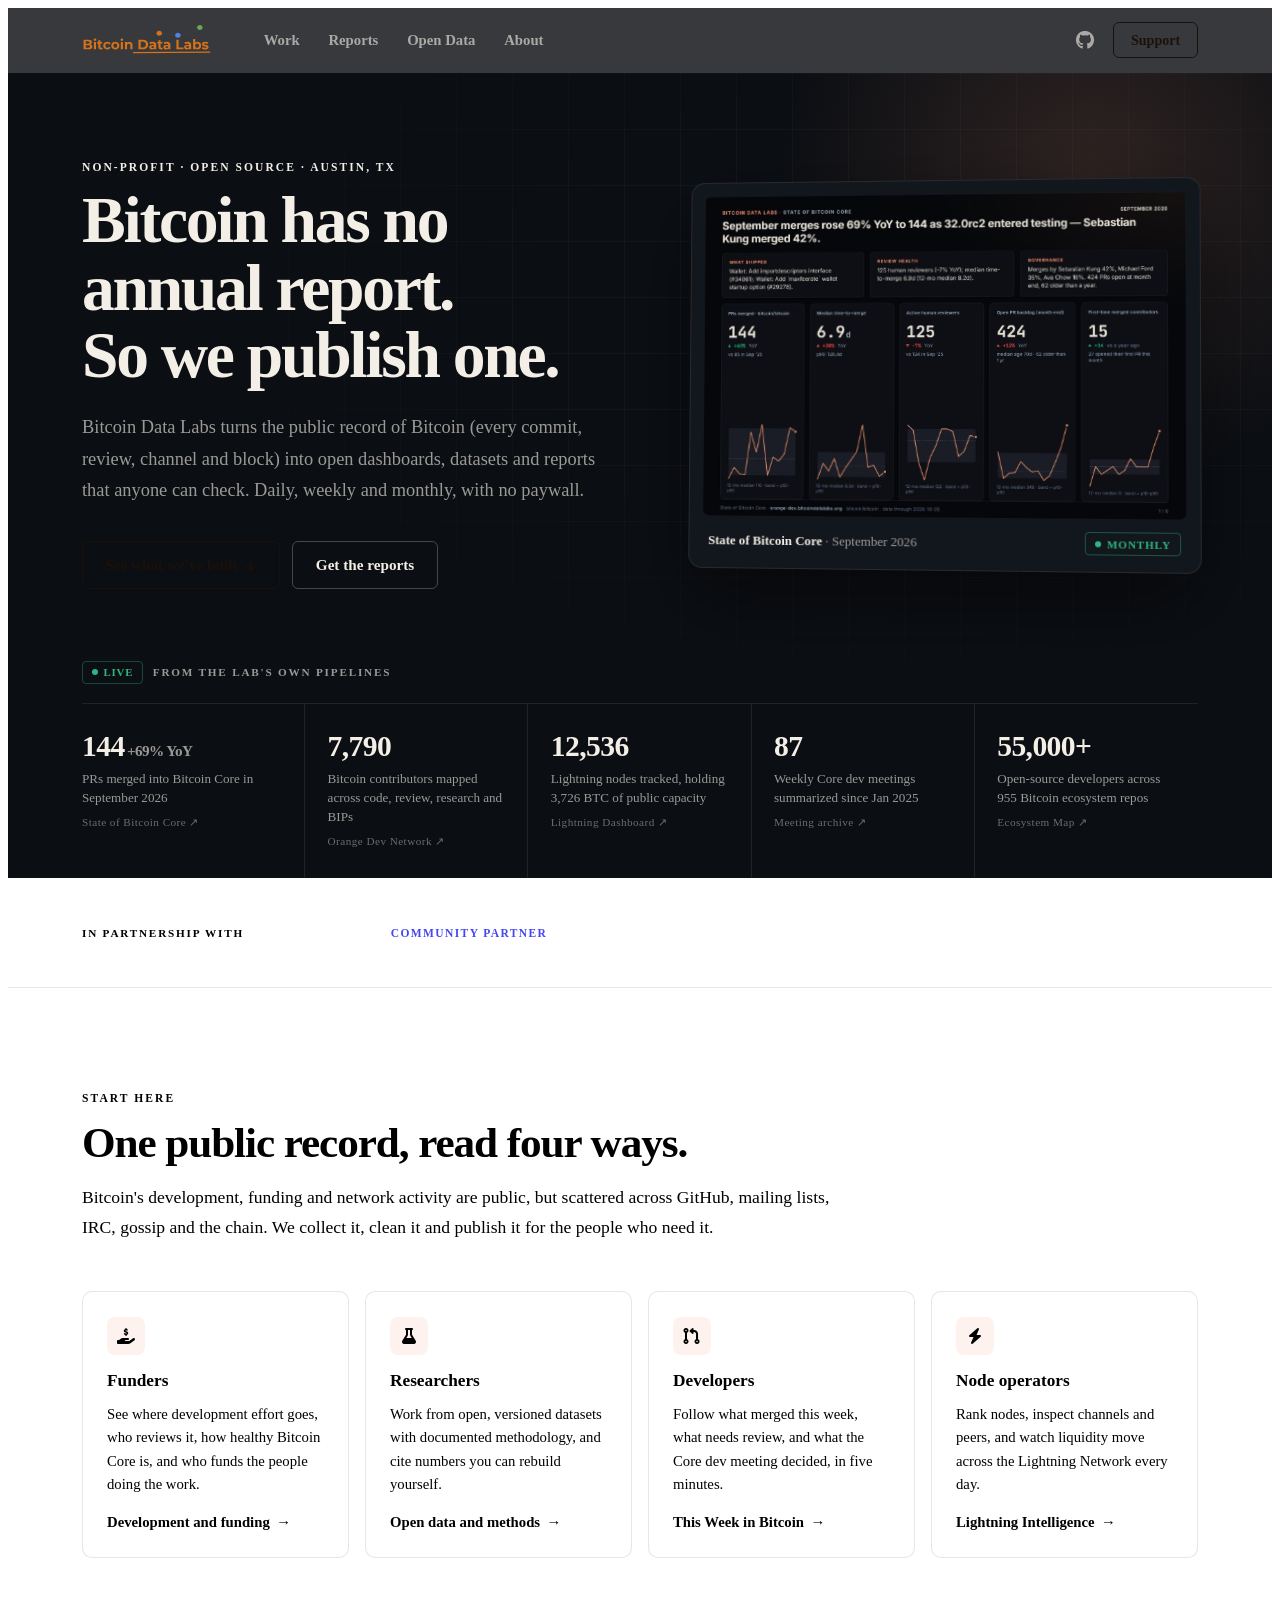
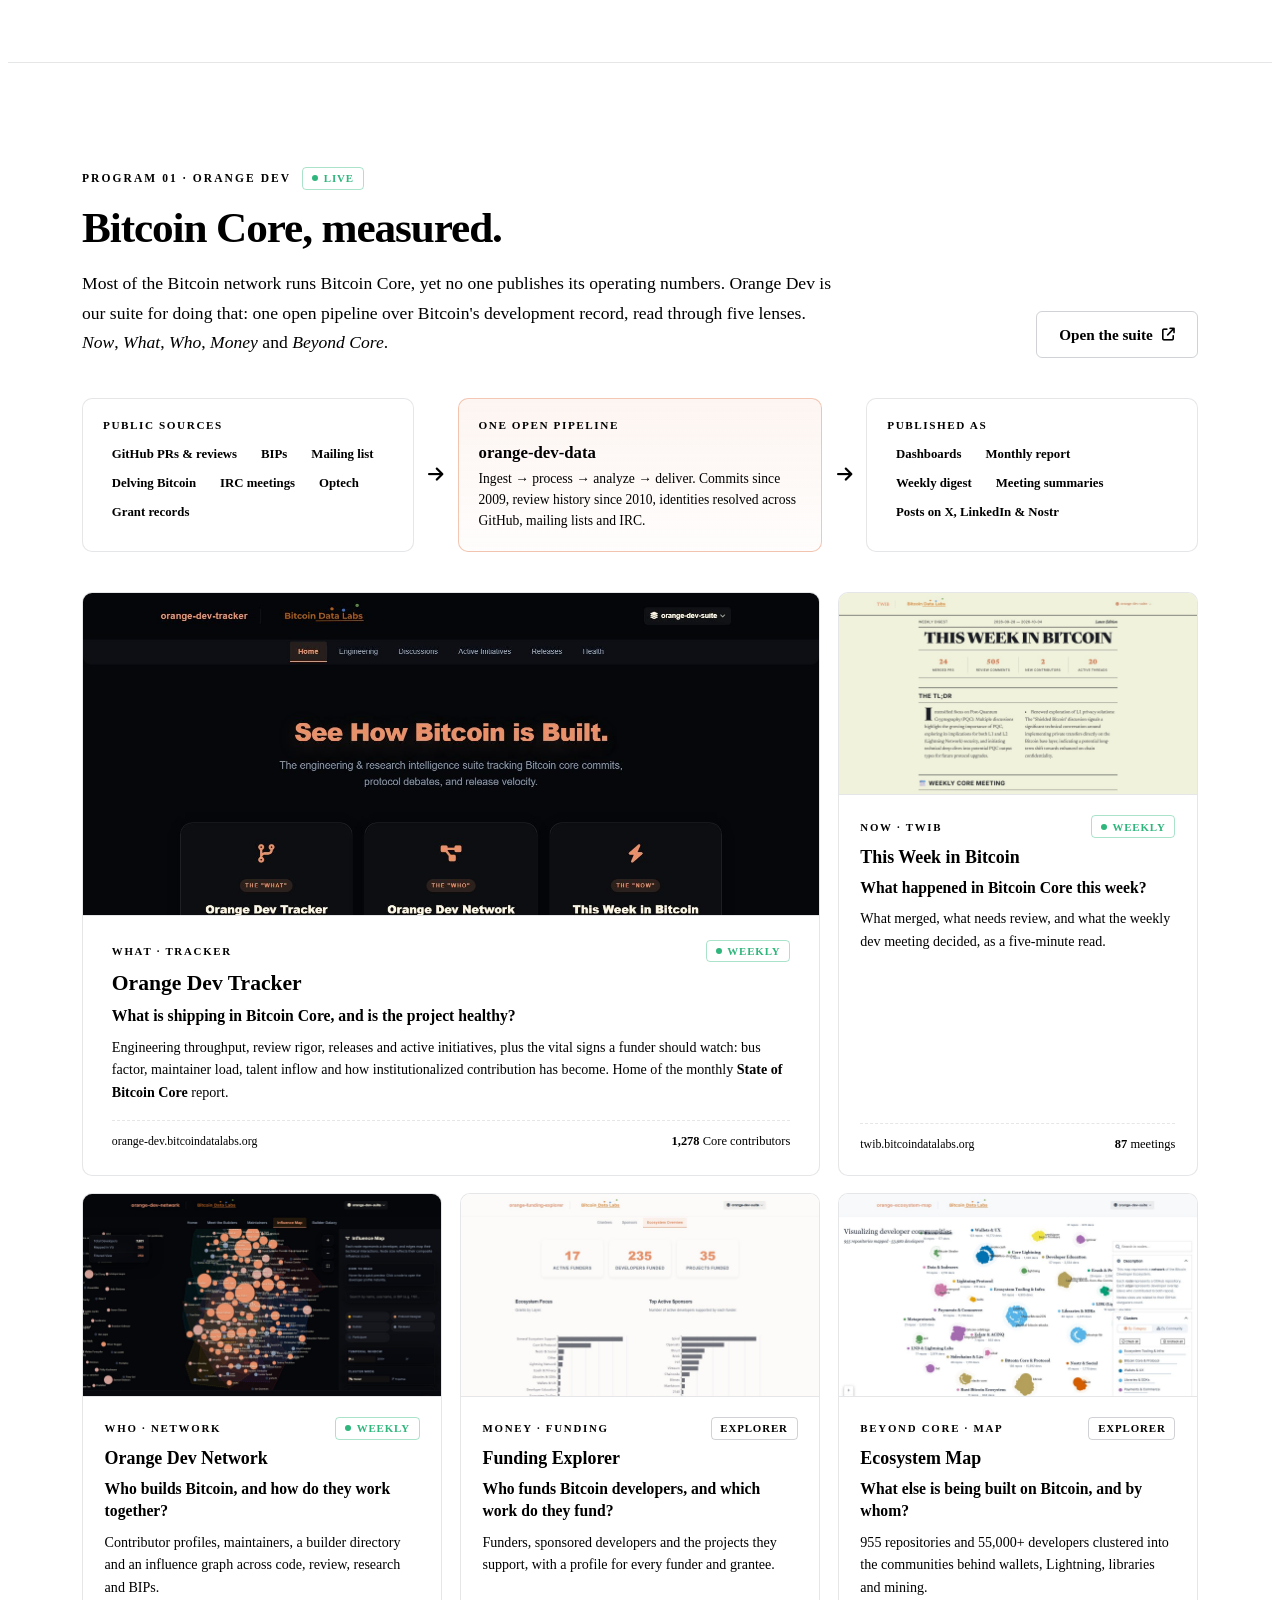
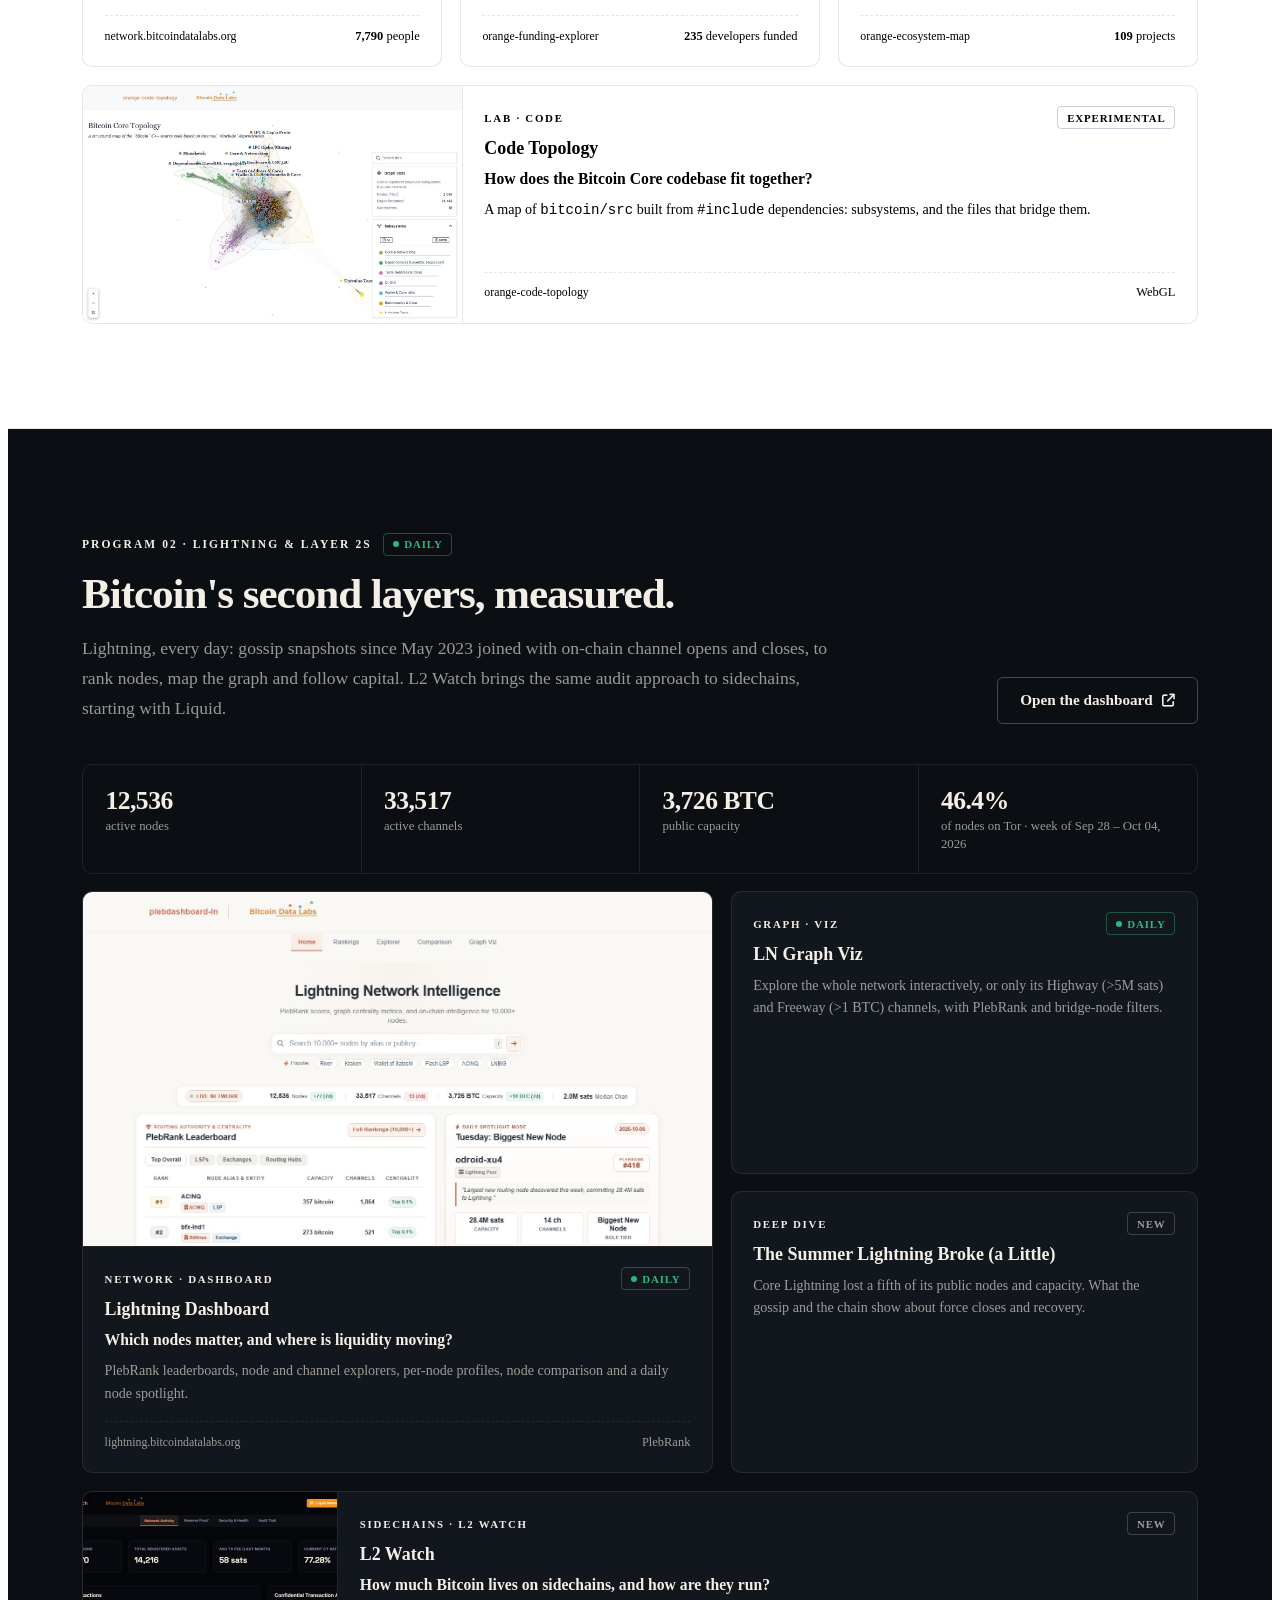
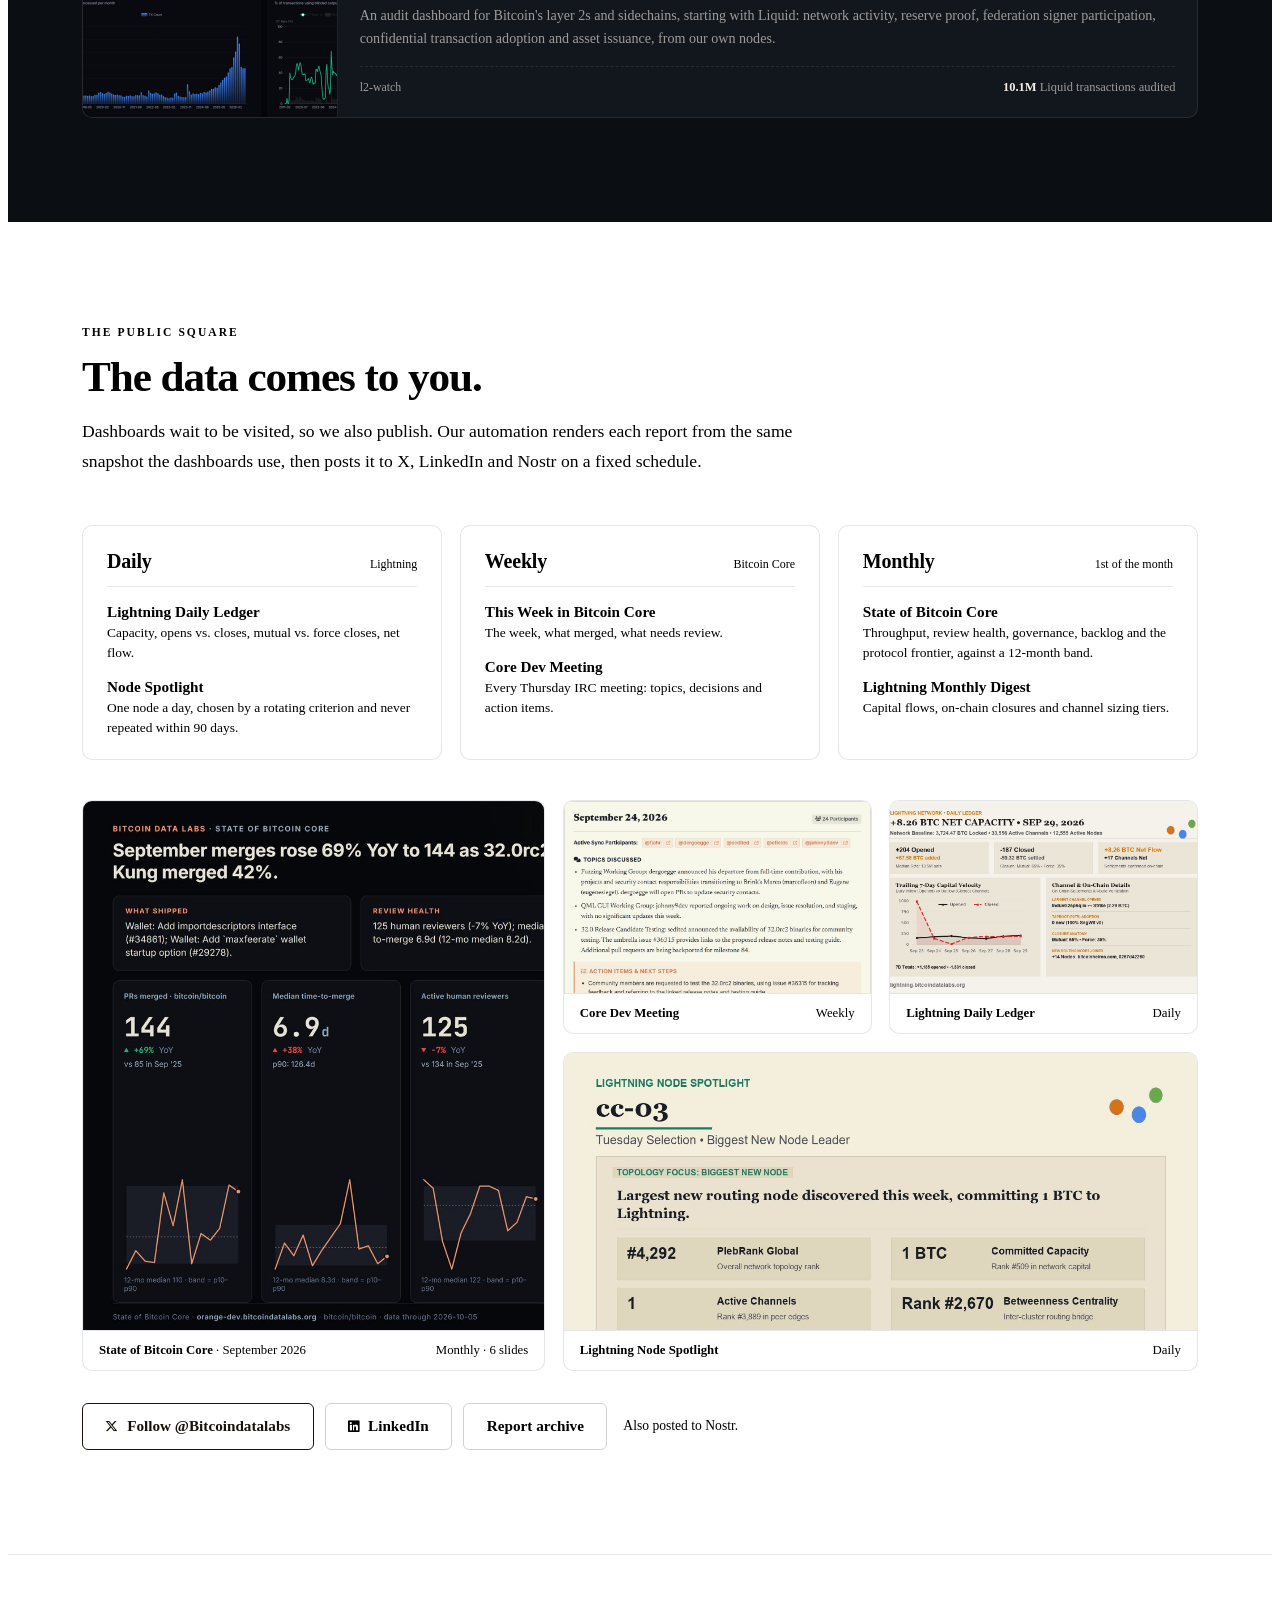
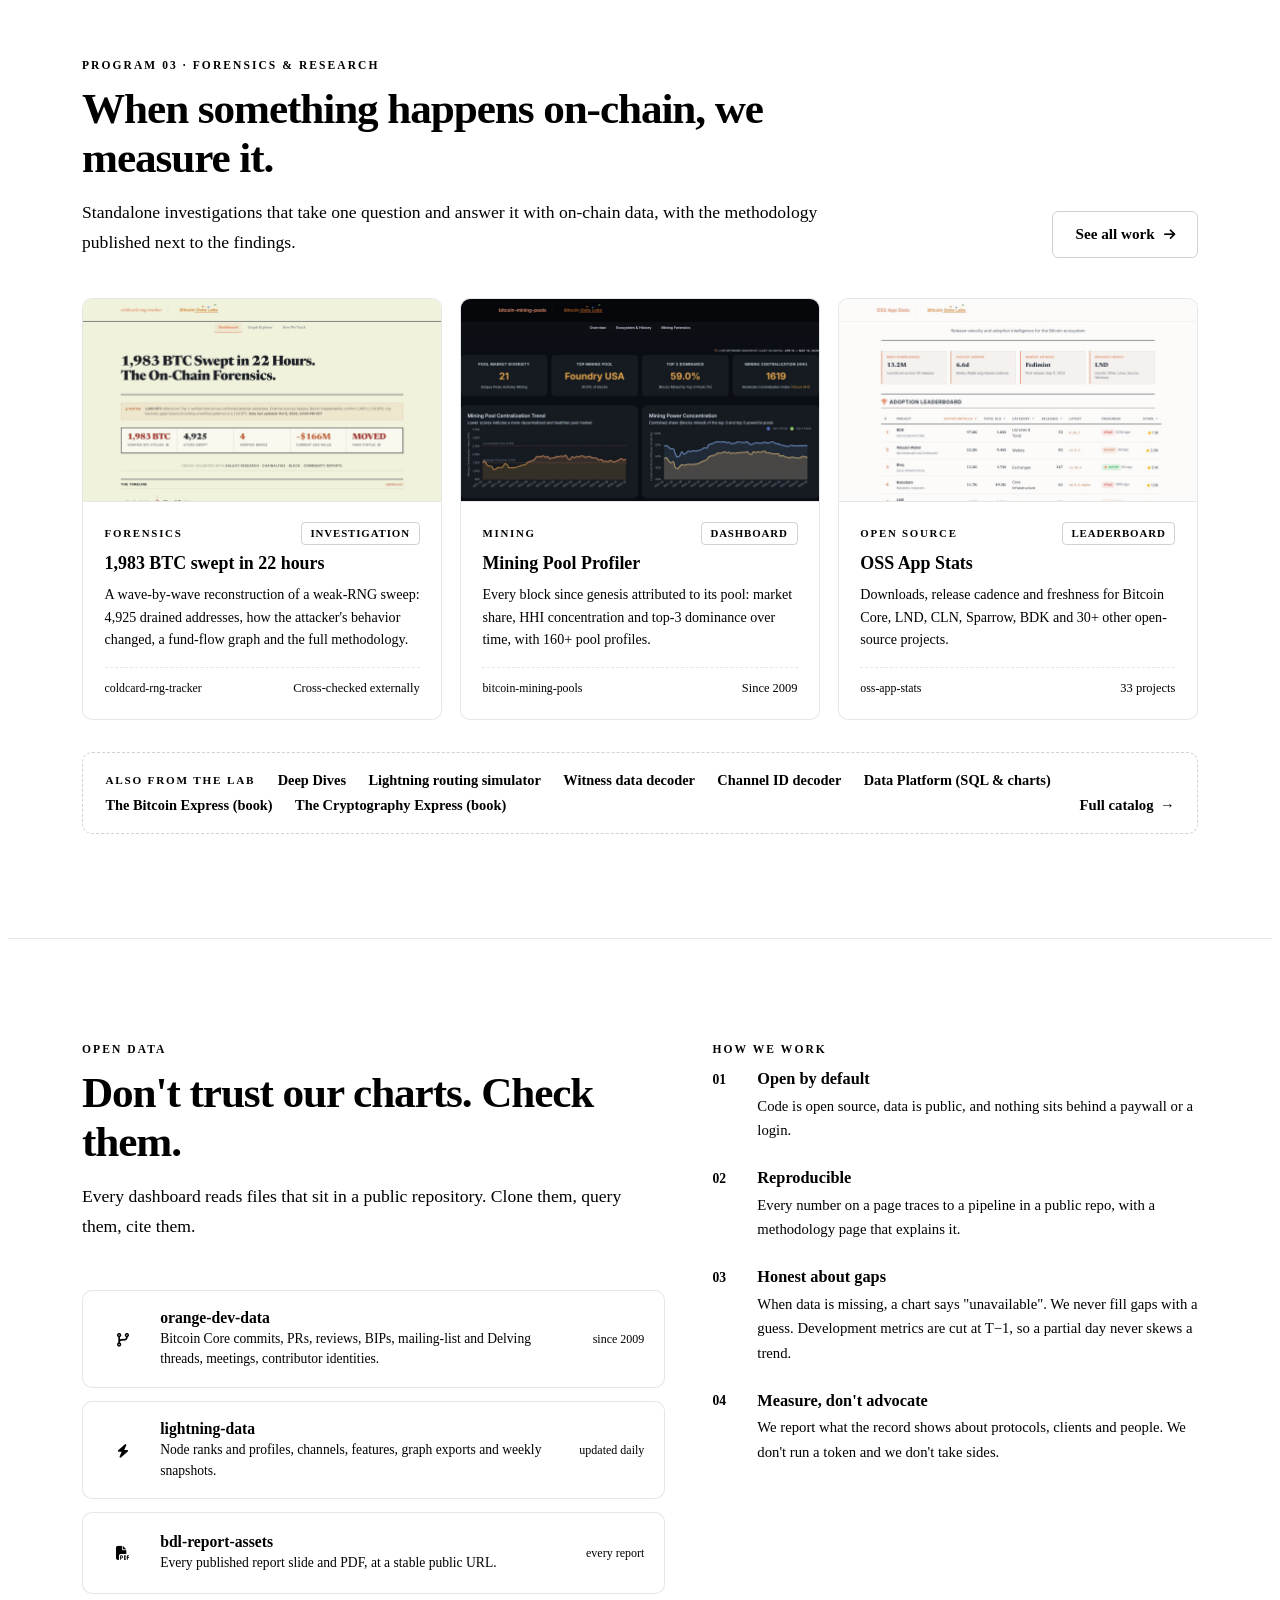
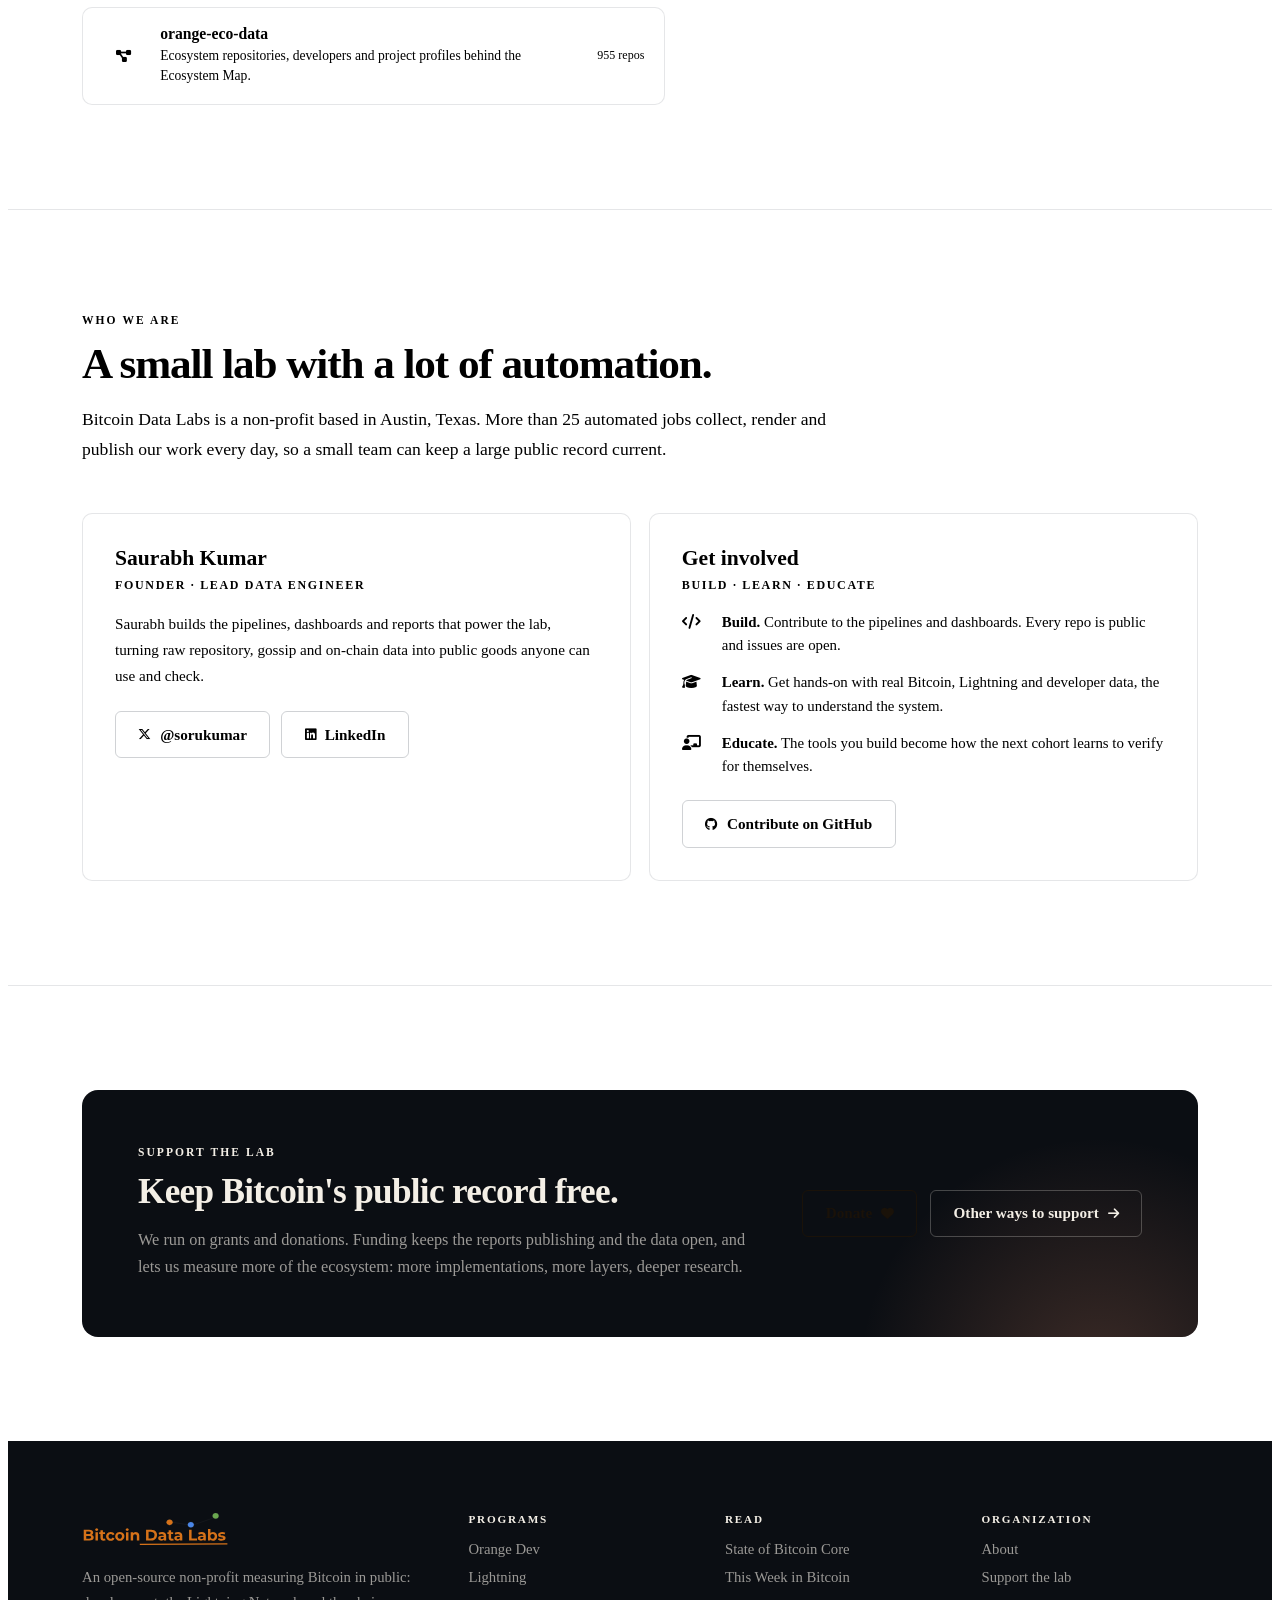
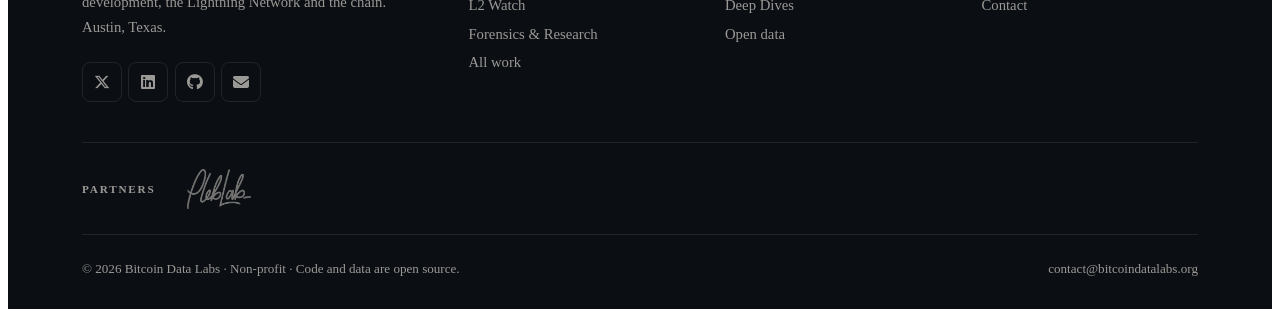
==== commit 9f883ada: "Add Stripe donate buttons to support page and homepage Co-Authored-By: Claude Opus 5.5 <noreply@anth" ====
--- a/index.html
+++ b/index.html
@@ -554,8 +554,8 @@
                             research.</p>
                     </div>
                     <div class="hero-ctas">
-                        <a class="btn btn-primary" href="support.html">How to support <i class="fas fa-arrow-right"></i></a>
-                        <a class="btn btn-quiet" href="mailto:contact@bitcoindatalabs.org">contact@bitcoindatalabs.org</a>
+                        <a class="btn btn-primary" href="https://donate.stripe.com/6oU5kEgEog6BbEh5xdak000">Donate <i class="fas fa-heart"></i></a>
+                        <a class="btn btn-quiet" href="support.html">Other ways to support <i class="fas fa-arrow-right"></i></a>
                     </div>
                 </div>
             </div>
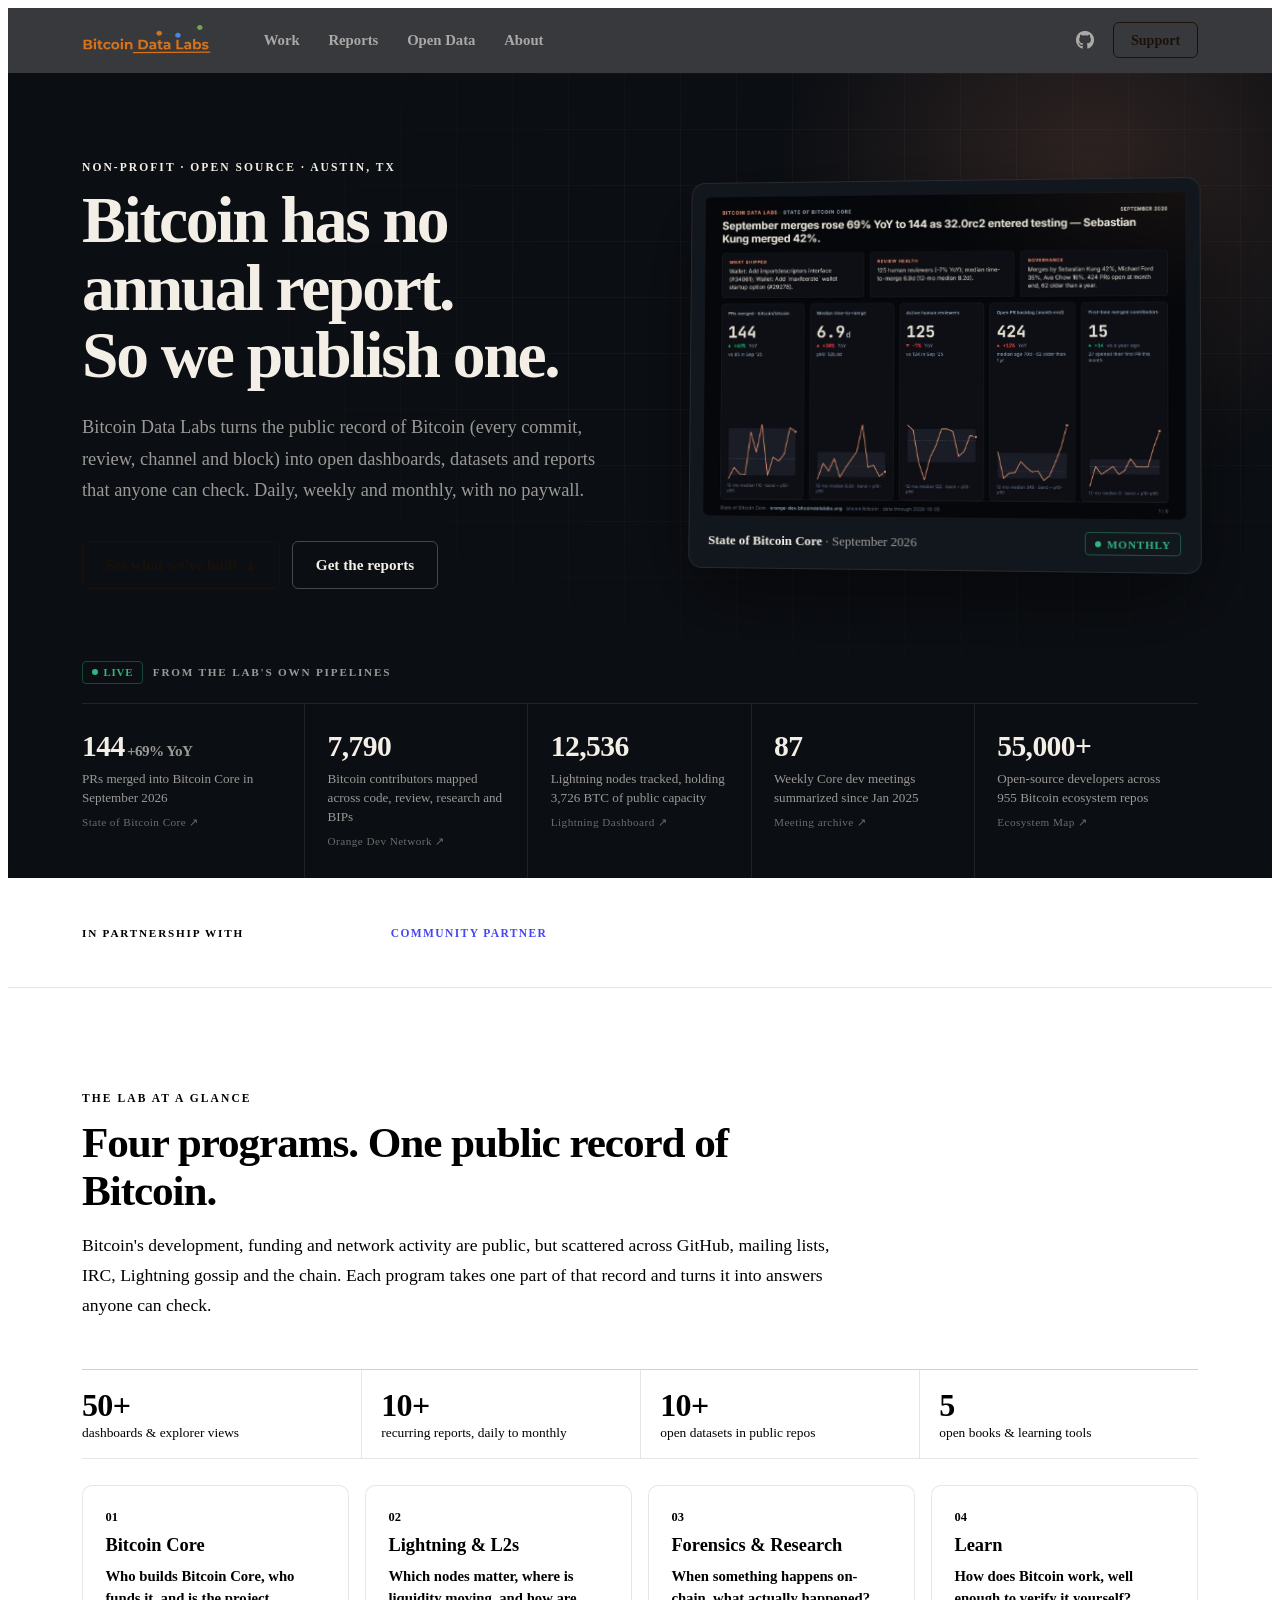
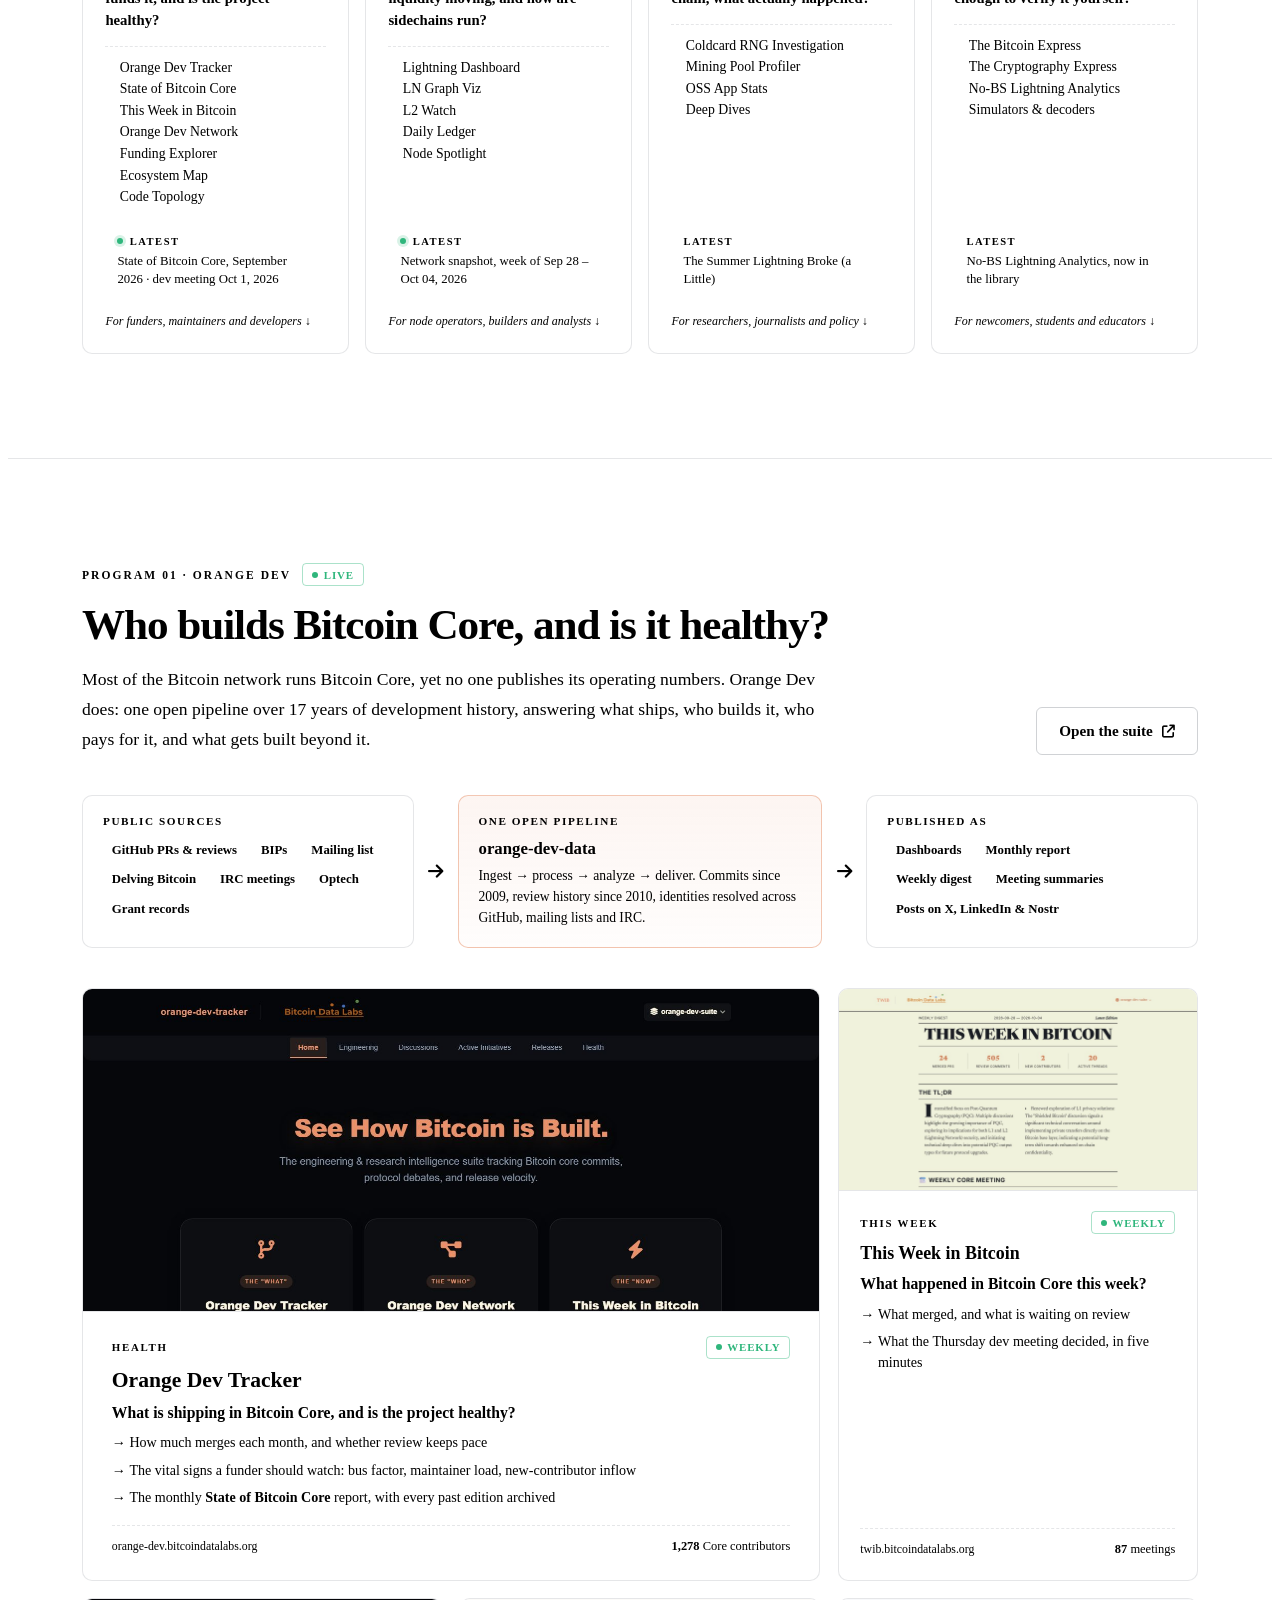
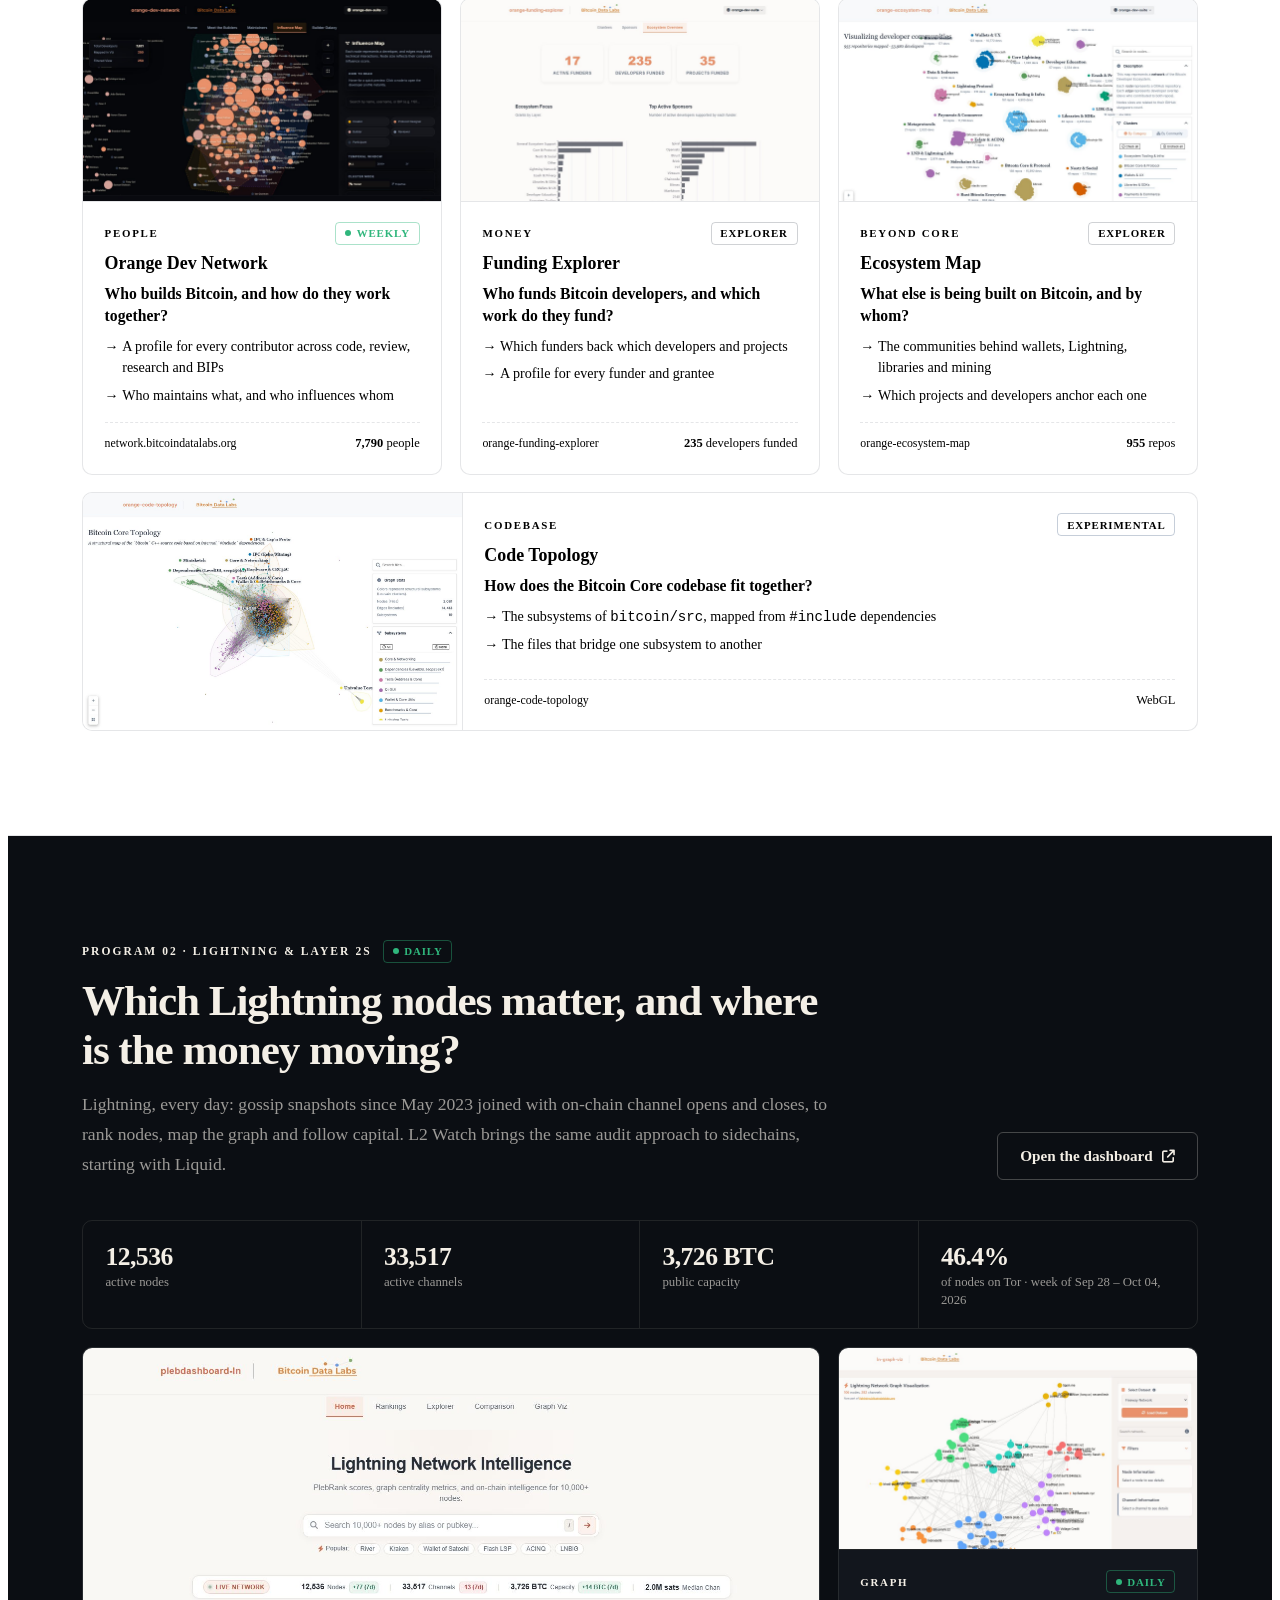
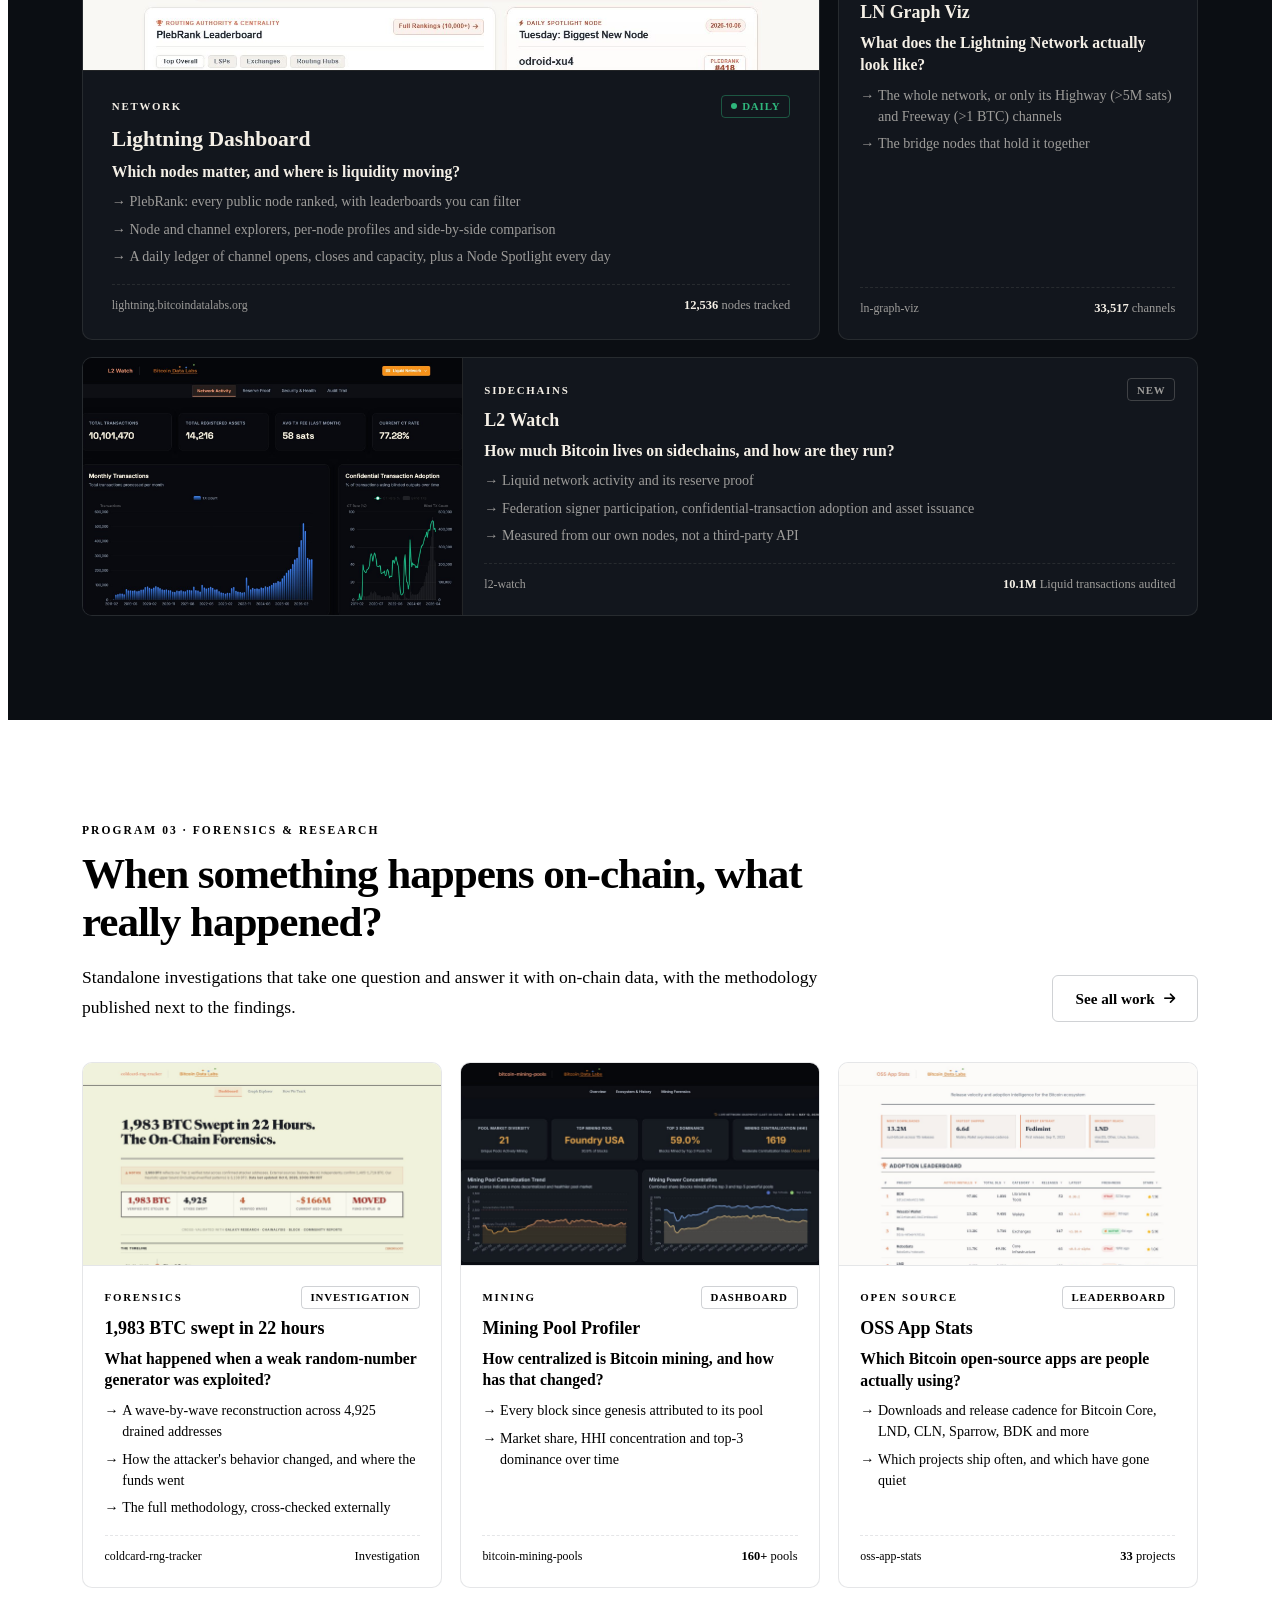
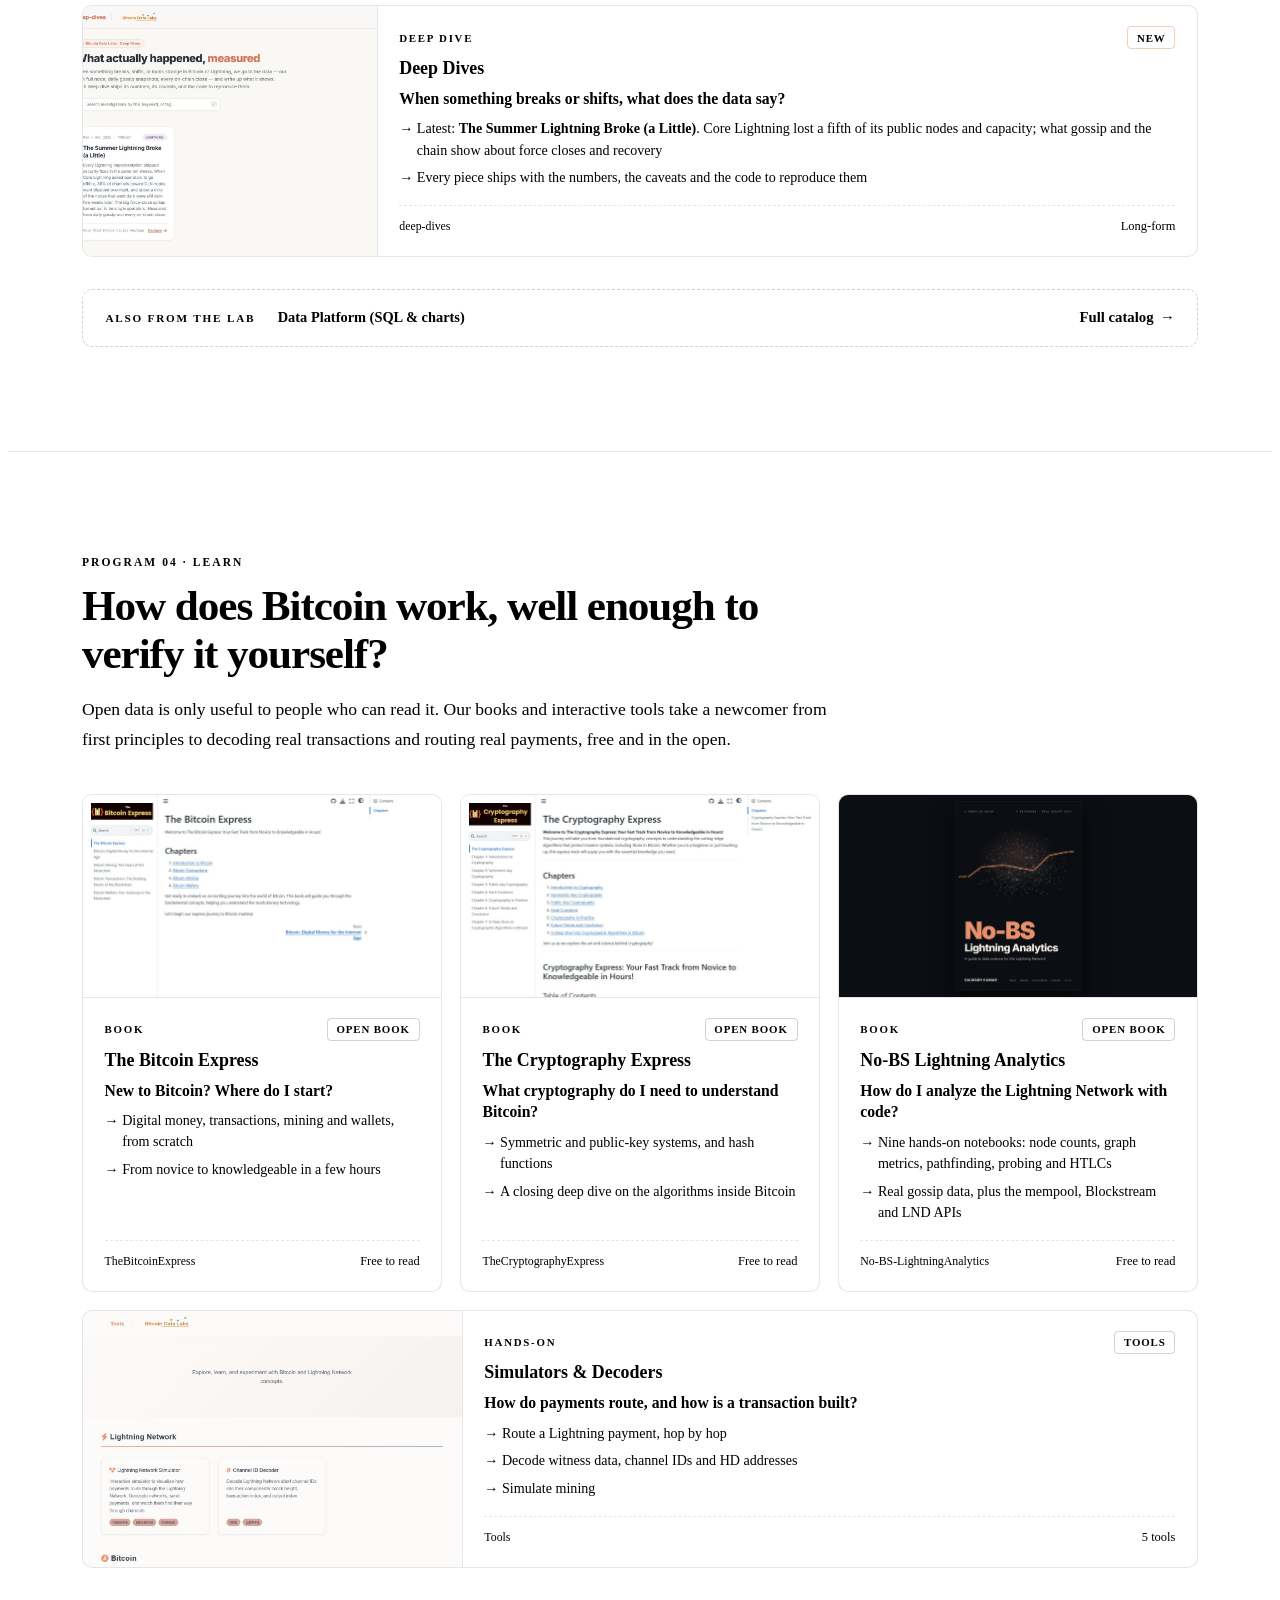
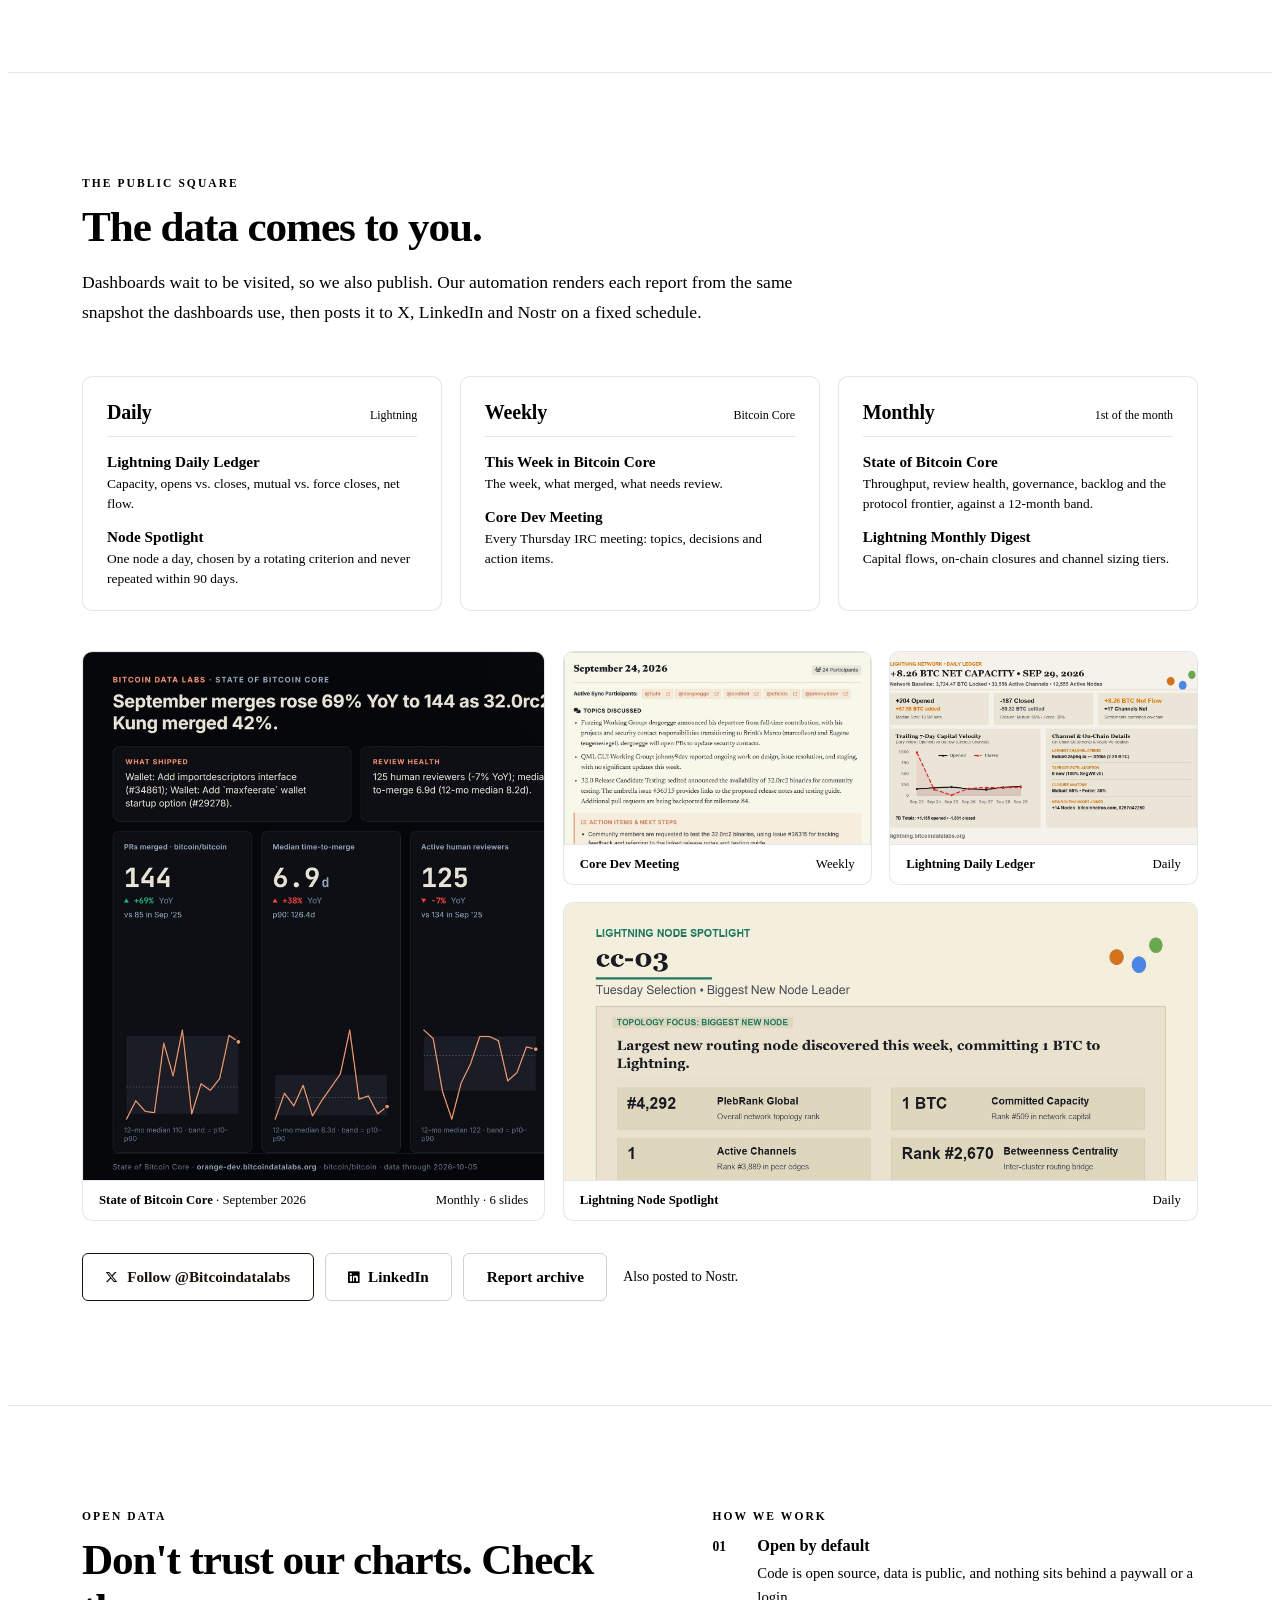
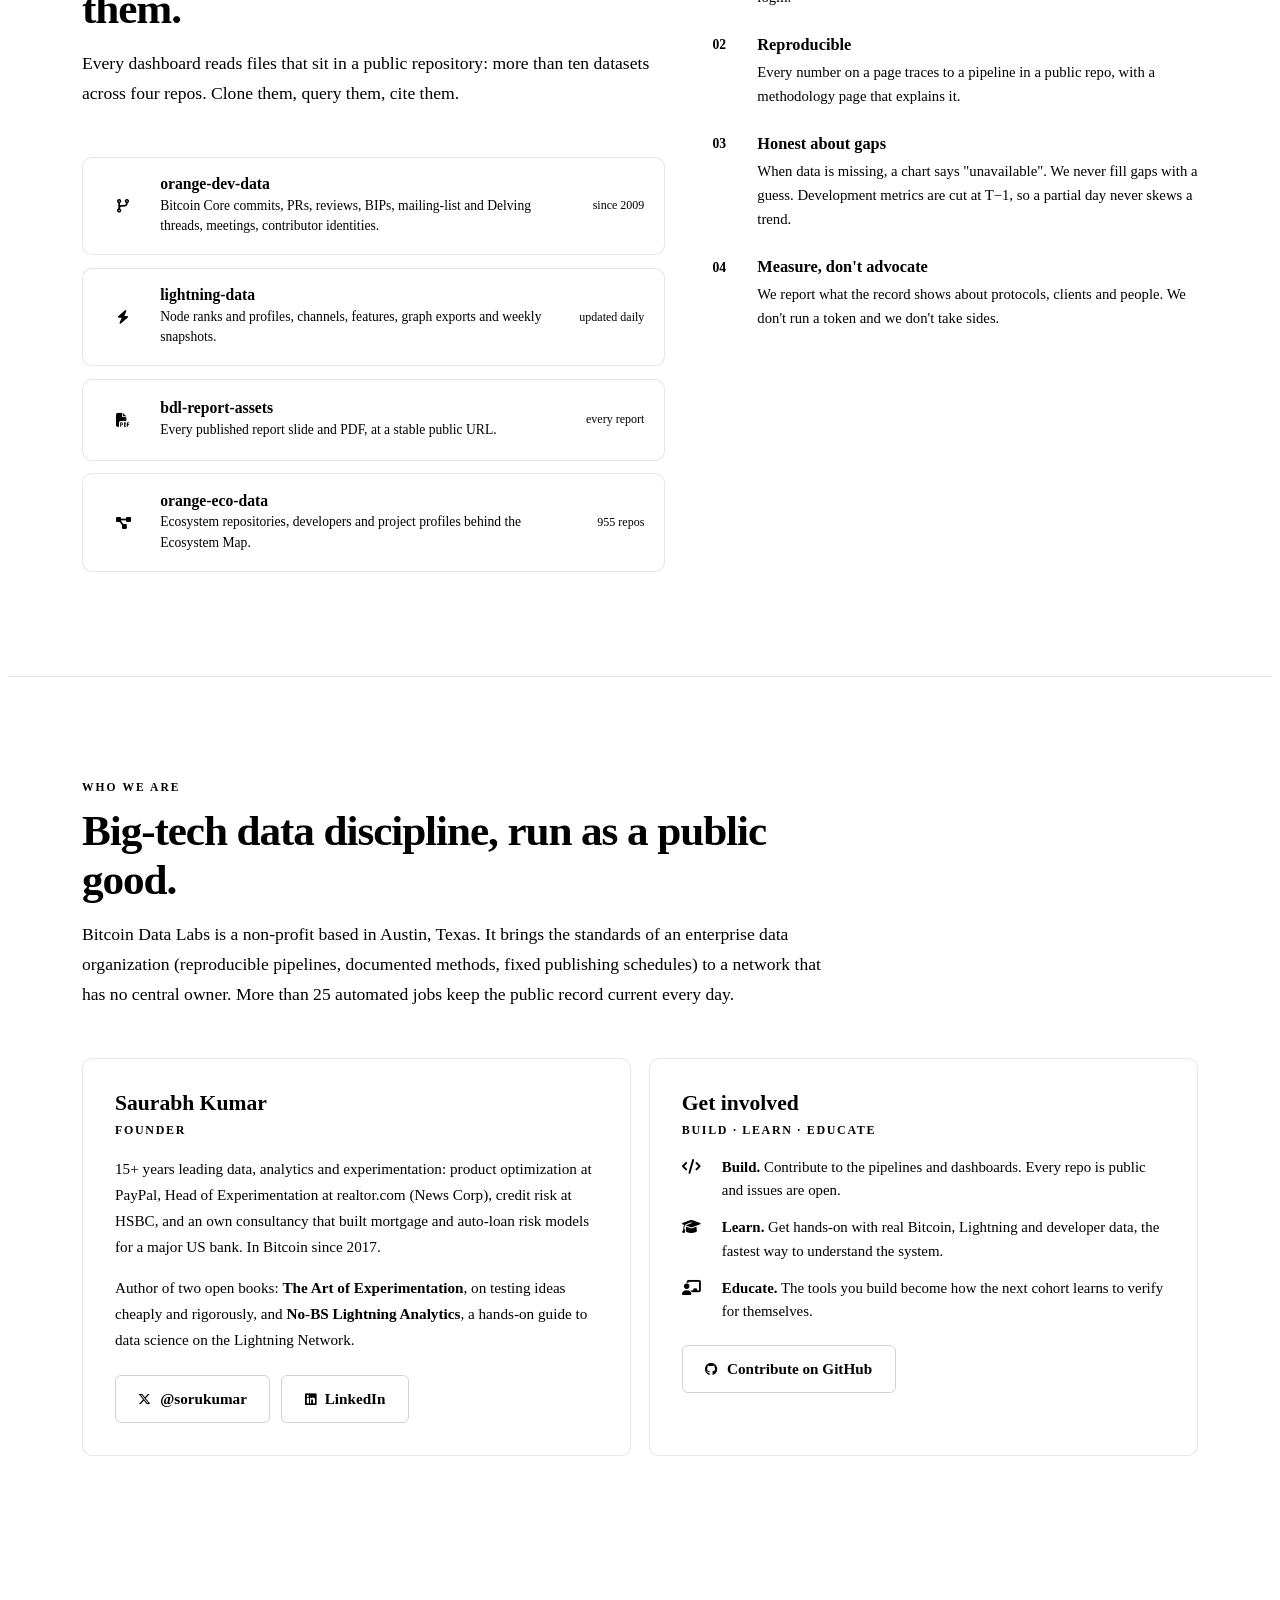
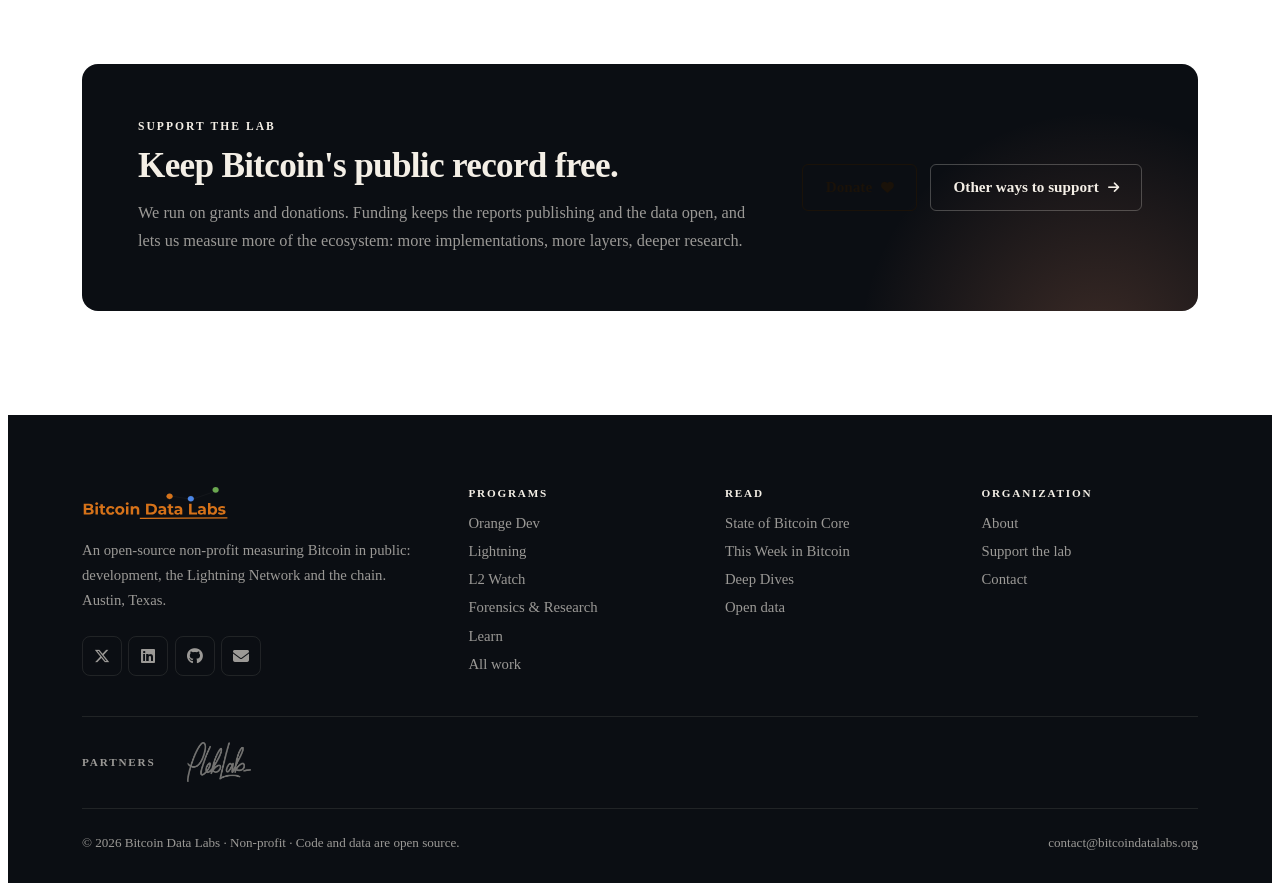
==== commit 3cea9c44: "Restructure homepage around four programs - Replace the "Start here" audience router with "The lab a" ====
--- a/index.html
+++ b/index.html
@@ -17,7 +17,7 @@
     <meta name="twitter:card" content="summary_large_image">
     <meta name="twitter:site" content="@Bitcoindatalabs">
     <link rel="stylesheet" href="styles/styles.css">
-    <link rel="stylesheet" href="styles/bdl.css">
+    <link rel="stylesheet" href="styles/bdl.css?v=20261009">
     <link rel="stylesheet" href="https://cdnjs.cloudflare.com/ajax/libs/font-awesome/6.5.1/css/all.min.css">
     <link rel="icon" href="favicon.png" type="image/png">
 </head>
@@ -97,44 +97,56 @@
             </div>
         </section>
 
-        <!-- ═══ START HERE ═══ -->
+        <!-- ═══ LAB AT A GLANCE ═══ -->
         <section class="band" id="start">
             <div class="wrap">
                 <div class="band-head reveal">
-                    <p class="eyebrow">Start here</p>
-                    <h2>One public record, read four ways.</h2>
+                    <p class="eyebrow">The lab at a glance</p>
+                    <h2>Four programs. One public record of Bitcoin.</h2>
                     <p>Bitcoin's development, funding and network activity are public, but scattered across
-                        GitHub, mailing lists, IRC, gossip and the chain. We collect it, clean it and publish it
-                        for the people who need it.</p>
-                </div>
-                <div class="router reveal">
-                    <a class="route" href="#orange-dev">
-                        <span class="route-icon"><i class="fas fa-hand-holding-dollar"></i></span>
-                        <h3>Funders</h3>
-                        <p>See where development effort goes, who reviews it, how healthy Bitcoin Core is, and
-                            who funds the people doing the work.</p>
-                        <span class="link-arrow">Development and funding</span>
-                    </a>
-                    <a class="route" href="#data">
-                        <span class="route-icon"><i class="fas fa-flask"></i></span>
-                        <h3>Researchers</h3>
-                        <p>Work from open, versioned datasets with documented methodology, and cite numbers you
-                            can rebuild yourself.</p>
-                        <span class="link-arrow">Open data and methods</span>
-                    </a>
-                    <a class="route" href="https://twib.bitcoindatalabs.org/">
-                        <span class="route-icon"><i class="fas fa-code-pull-request"></i></span>
-                        <h3>Developers</h3>
-                        <p>Follow what merged this week, what needs review, and what the Core dev meeting decided,
-                            in five minutes.</p>
-                        <span class="link-arrow">This Week in Bitcoin</span>
-                    </a>
-                    <a class="route" href="#lightning">
-                        <span class="route-icon"><i class="fas fa-bolt"></i></span>
-                        <h3>Node operators</h3>
-                        <p>Rank nodes, inspect channels and peers, and watch liquidity move across the Lightning
-                            Network every day.</p>
-                        <span class="link-arrow">Lightning Intelligence</span>
+                        GitHub, mailing lists, IRC, Lightning gossip and the chain. Each program takes one part of
+                        that record and turns it into answers anyone can check.</p>
+                </div>
+
+                <div class="totals reveal" aria-label="What the lab publishes">
+                    <div><b class="num">50+</b><span>dashboards &amp; explorer views</span></div>
+                    <div><b class="num">10+</b><span>recurring reports, daily to monthly</span></div>
+                    <div><b class="num">10+</b><span>open datasets in public repos</span></div>
+                    <div><b class="num">5</b><span>open books &amp; learning tools</span></div>
+                </div>
+
+                <div class="glance reveal">
+                    <a class="gl" href="#orange-dev">
+                        <span class="gl-num">01</span>
+                        <h3>Bitcoin Core</h3>
+                        <p class="gl-q">Who builds Bitcoin Core, who funds it, and is the project healthy?</p>
+                        <ul><li>Orange Dev Tracker</li><li>State of Bitcoin Core</li><li>This Week in Bitcoin</li><li>Orange Dev Network</li><li>Funding Explorer</li><li>Ecosystem Map</li><li>Code Topology</li></ul>
+                        <span class="gl-latest is-live"><b>Latest</b> State of Bitcoin Core, <span data-live="core-month">September 2026</span> · dev meeting <span data-live="meetings-latest">Oct 1, 2026</span></span>
+                        <span class="gl-for">For funders, maintainers and developers</span>
+                    </a>
+                    <a class="gl" href="#lightning">
+                        <span class="gl-num">02</span>
+                        <h3>Lightning &amp; L2s</h3>
+                        <p class="gl-q">Which nodes matter, where is liquidity moving, and how are sidechains run?</p>
+                        <ul><li>Lightning Dashboard</li><li>LN Graph Viz</li><li>L2 Watch</li><li>Daily Ledger</li><li>Node Spotlight</li></ul>
+                        <span class="gl-latest is-live"><b>Latest</b> Network snapshot, week of <span data-live="ln-week">Sep 28 – Oct 04, 2026</span></span>
+                        <span class="gl-for">For node operators, builders and analysts</span>
+                    </a>
+                    <a class="gl" href="#research">
+                        <span class="gl-num">03</span>
+                        <h3>Forensics &amp; Research</h3>
+                        <p class="gl-q">When something happens on-chain, what actually happened?</p>
+                        <ul><li>Coldcard RNG Investigation</li><li>Mining Pool Profiler</li><li>OSS App Stats</li><li>Deep Dives</li></ul>
+                        <span class="gl-latest"><b>Latest</b> The Summer Lightning Broke (a Little)</span>
+                        <span class="gl-for">For researchers, journalists and policy</span>
+                    </a>
+                    <a class="gl" href="#learn">
+                        <span class="gl-num">04</span>
+                        <h3>Learn</h3>
+                        <p class="gl-q">How does Bitcoin work, well enough to verify it yourself?</p>
+                        <ul><li>The Bitcoin Express</li><li>The Cryptography Express</li><li>No-BS Lightning Analytics</li><li>Simulators &amp; decoders</li></ul>
+                        <span class="gl-latest"><b>Latest</b> No-BS Lightning Analytics, now in the library</span>
+                        <span class="gl-for">For newcomers, students and educators</span>
                     </a>
                 </div>
             </div>
@@ -146,11 +158,10 @@
                 <div class="program-head reveal">
                     <div class="band-head">
                         <div class="program-kicker"><p class="eyebrow">Program 01 · Orange Dev</p><span class="tag tag-live">Live</span></div>
-                        <h2>Bitcoin Core, measured.</h2>
+                        <h2>Who builds Bitcoin Core, and is it healthy?</h2>
                         <p>Most of the Bitcoin network runs Bitcoin Core, yet no one publishes its operating numbers.
-                            Orange Dev is our suite for doing that: one open pipeline over Bitcoin's development
-                            record, read through five lenses. <em>Now</em>, <em>What</em>, <em>Who</em>,
-                            <em>Money</em> and <em>Beyond Core</em>.</p>
+                            Orange Dev does: one open pipeline over 17 years of development history, answering
+                            what ships, who builds it, who pays for it, and what gets built beyond it.</p>
                     </div>
                     <a class="btn btn-quiet" href="https://orange-dev.bitcoindatalabs.org/">Open the suite <i class="fas fa-arrow-up-right-from-square"></i></a>
                 </div>
@@ -185,63 +196,60 @@
                     <a class="lens lens-feature reveal" href="https://orange-dev.bitcoindatalabs.org/">
                         <div class="lens-shot"><img src="screenshots/live/tracker.jpg" alt="Orange Dev Tracker home: See How Bitcoin is Built" loading="lazy" width="1440" height="900"></div>
                         <div class="lens-body">
-                            <div class="lens-top"><span class="lens-key">What · Tracker</span><span class="tag tag-live">Weekly</span></div>
+                            <div class="lens-top"><span class="lens-key">Health</span><span class="tag tag-live">Weekly</span></div>
                             <h3>Orange Dev Tracker</h3>
                             <p class="lens-q">What is shipping in Bitcoin Core, and is the project healthy?</p>
-                            <p class="lens-d">Engineering throughput, review rigor, releases and active initiatives,
-                                plus the vital signs a funder should watch: bus factor, maintainer load, talent
-                                inflow and how institutionalized contribution has become. Home of the monthly
-                                <strong>State of Bitcoin Core</strong> report.</p>
+                            <ul class="lens-learn"><li>How much merges each month, and whether review keeps pace</li><li>The vital signs a funder should watch: bus factor, maintainer load, new-contributor inflow</li><li>The monthly <strong>State of Bitcoin Core</strong> report, with every past edition archived</li></ul>
                             <div class="lens-foot"><span class="host">orange-dev.bitcoindatalabs.org</span><span><span class="lens-stat num">1,278</span> Core contributors</span></div>
                         </div>
                     </a>
                     <a class="lens reveal" href="https://twib.bitcoindatalabs.org/">
                         <div class="lens-shot"><img src="screenshots/live/twib.jpg" alt="This Week in Bitcoin weekly digest" loading="lazy" width="1440" height="900"></div>
                         <div class="lens-body">
-                            <div class="lens-top"><span class="lens-key">Now · TWIB</span><span class="tag tag-live">Weekly</span></div>
+                            <div class="lens-top"><span class="lens-key">This week</span><span class="tag tag-live">Weekly</span></div>
                             <h3>This Week in Bitcoin</h3>
                             <p class="lens-q">What happened in Bitcoin Core this week?</p>
-                            <p class="lens-d">What merged, what needs review, and what the weekly dev meeting decided, as a five-minute read.</p>
+                            <ul class="lens-learn"><li>What merged, and what is waiting on review</li><li>What the Thursday dev meeting decided, in five minutes</li></ul>
                             <div class="lens-foot"><span class="host">twib.bitcoindatalabs.org</span><span><span class="lens-stat num" data-live="meetings-count">87</span> meetings</span></div>
                         </div>
                     </a>
                     <a class="lens reveal" href="https://network.bitcoindatalabs.org/">
                         <div class="lens-shot"><img src="screenshots/live/network-graph.jpg" alt="Orange Dev Network influence map" loading="lazy" width="1440" height="900"></div>
                         <div class="lens-body">
-                            <div class="lens-top"><span class="lens-key">Who · Network</span><span class="tag tag-live">Weekly</span></div>
+                            <div class="lens-top"><span class="lens-key">People</span><span class="tag tag-live">Weekly</span></div>
                             <h3>Orange Dev Network</h3>
                             <p class="lens-q">Who builds Bitcoin, and how do they work together?</p>
-                            <p class="lens-d">Contributor profiles, maintainers, a builder directory and an influence graph across code, review, research and BIPs.</p>
+                            <ul class="lens-learn"><li>A profile for every contributor across code, review, research and BIPs</li><li>Who maintains what, and who influences whom</li></ul>
                             <div class="lens-foot"><span class="host">network.bitcoindatalabs.org</span><span><span class="lens-stat num">7,790</span> people</span></div>
                         </div>
                     </a>
                     <a class="lens reveal" href="https://bitcoindatalabs.github.io/orange-funding-explorer/dashboard.html">
                         <div class="lens-shot"><img src="screenshots/live/funding.jpg" alt="Funding Explorer ecosystem overview" loading="lazy" width="1440" height="900"></div>
                         <div class="lens-body">
-                            <div class="lens-top"><span class="lens-key">Money · Funding</span><span class="tag">Explorer</span></div>
+                            <div class="lens-top"><span class="lens-key">Money</span><span class="tag">Explorer</span></div>
                             <h3>Funding Explorer</h3>
                             <p class="lens-q">Who funds Bitcoin developers, and which work do they fund?</p>
-                            <p class="lens-d">Funders, sponsored developers and the projects they support, with a profile for every funder and grantee.</p>
+                            <ul class="lens-learn"><li>Which funders back which developers and projects</li><li>A profile for every funder and grantee</li></ul>
                             <div class="lens-foot"><span class="host">orange-funding-explorer</span><span><span class="lens-stat num">235</span> developers funded</span></div>
                         </div>
                     </a>
                     <a class="lens reveal" href="https://bitcoindatalabs.github.io/orange-ecosystem-map/">
                         <div class="lens-shot"><img src="screenshots/live/ecosystem-map.jpg" alt="Bitcoin open-source ecosystem map" loading="lazy" width="1440" height="900"></div>
                         <div class="lens-body">
-                            <div class="lens-top"><span class="lens-key">Beyond Core · Map</span><span class="tag">Explorer</span></div>
+                            <div class="lens-top"><span class="lens-key">Beyond Core</span><span class="tag">Explorer</span></div>
                             <h3>Ecosystem Map</h3>
                             <p class="lens-q">What else is being built on Bitcoin, and by whom?</p>
-                            <p class="lens-d">955 repositories and 55,000+ developers clustered into the communities behind wallets, Lightning, libraries and mining.</p>
-                            <div class="lens-foot"><span class="host">orange-ecosystem-map</span><span><span class="lens-stat num">109</span> projects</span></div>
+                            <ul class="lens-learn"><li>The communities behind wallets, Lightning, libraries and mining</li><li>Which projects and developers anchor each one</li></ul>
+                            <div class="lens-foot"><span class="host">orange-ecosystem-map</span><span><span class="lens-stat num">955</span> repos</span></div>
                         </div>
                     </a>
                     <a class="lens lens-wide reveal" href="https://bitcoindatalabs.github.io/orange-code-topology/">
                         <div class="lens-shot"><img src="screenshots/live/code-topology.jpg" alt="Bitcoin Core code topology map" loading="lazy" width="1440" height="900"></div>
                         <div class="lens-body">
-                            <div class="lens-top"><span class="lens-key">Lab · Code</span><span class="tag tag-lab">Experimental</span></div>
+                            <div class="lens-top"><span class="lens-key">Codebase</span><span class="tag tag-lab">Experimental</span></div>
                             <h3>Code Topology</h3>
                             <p class="lens-q">How does the Bitcoin Core codebase fit together?</p>
-                            <p class="lens-d">A map of <code>bitcoin/src</code> built from <code>#include</code> dependencies: subsystems, and the files that bridge them.</p>
+                            <ul class="lens-learn"><li>The subsystems of <code>bitcoin/src</code>, mapped from <code>#include</code> dependencies</li><li>The files that bridge one subsystem to another</li></ul>
                             <div class="lens-foot"><span class="host">orange-code-topology</span><span>WebGL</span></div>
                         </div>
                     </a>
@@ -255,7 +263,7 @@
                 <div class="program-head reveal">
                     <div class="band-head">
                         <div class="program-kicker"><p class="eyebrow">Program 02 · Lightning &amp; Layer 2s</p><span class="tag tag-live">Daily</span></div>
-                        <h2>Bitcoin's second layers, measured.</h2>
+                        <h2>Which Lightning nodes matter, and where is the money moving?</h2>
                         <p>Lightning, every day: gossip snapshots since May 2023 joined with on-chain channel opens and
                             closes, to rank nodes, map the graph and follow capital. L2 Watch brings the same audit
                             approach to sidechains, starting with Liquid.</p>
@@ -270,48 +278,154 @@
                     <div class="ln-stat"><b class="num" data-live="ln-tor">46.4%</b><span>of nodes on Tor · week of <span data-live="ln-week">Sep 28 – Oct 04, 2026</span></span></div>
                 </div>
 
-                <div class="ln-grid">
-                    <a class="lens reveal" href="https://lightning.bitcoindatalabs.org/">
+                <div class="lenses">
+                    <a class="lens lens-feature reveal" href="https://lightning.bitcoindatalabs.org/">
                         <div class="lens-shot"><img src="screenshots/live/lightning.jpg" alt="Lightning dashboard with PlebRank leaderboard" loading="lazy" width="1440" height="900"></div>
                         <div class="lens-body">
-                            <div class="lens-top"><span class="lens-key">Network · Dashboard</span><span class="tag tag-live">Daily</span></div>
+                            <div class="lens-top"><span class="lens-key">Network</span><span class="tag tag-live">Daily</span></div>
                             <h3>Lightning Dashboard</h3>
                             <p class="lens-q">Which nodes matter, and where is liquidity moving?</p>
-                            <p class="lens-d">PlebRank leaderboards, node and channel explorers, per-node profiles,
-                                node comparison and a daily node spotlight.</p>
-                            <div class="lens-foot"><span class="host">lightning.bitcoindatalabs.org</span><span>PlebRank</span></div>
-                        </div>
-                    </a>
-                    <div class="ln-stack">
-                        <a class="lens reveal" href="https://bitcoindatalabs.github.io/ln-graph-viz/">
-                            <div class="lens-body">
-                                <div class="lens-top"><span class="lens-key">Graph · Viz</span><span class="tag tag-live">Daily</span></div>
-                                <h3>LN Graph Viz</h3>
-                                <p class="lens-d">Explore the whole network interactively, or only its Highway (&gt;5M sats) and
-                                    Freeway (&gt;1 BTC) channels, with PlebRank and bridge-node filters.</p>
-                            </div>
-                        </a>
-                        <a class="lens reveal" href="https://bitcoindatalabs.github.io/deep-dives/">
-                            <div class="lens-body">
-                                <div class="lens-top"><span class="lens-key">Deep dive</span><span class="tag tag-accent">New</span></div>
-                                <h3>The Summer Lightning Broke (a Little)</h3>
-                                <p class="lens-d">Core Lightning lost a fifth of its public nodes and capacity. What the
-                                    gossip and the chain show about force closes and recovery.</p>
-                            </div>
-                        </a>
-                    </div>
-                </div>
-                <div class="lenses" style="margin-top: 1.1rem;">
+                            <ul class="lens-learn"><li>PlebRank: every public node ranked, with leaderboards you can filter</li><li>Node and channel explorers, per-node profiles and side-by-side comparison</li><li>A daily ledger of channel opens, closes and capacity, plus a Node Spotlight every day</li></ul>
+                            <div class="lens-foot"><span class="host">lightning.bitcoindatalabs.org</span><span><span class="lens-stat num" data-live="ln-nodes">12,536</span> nodes tracked</span></div>
+                        </div>
+                    </a>
+                    <a class="lens reveal" href="https://bitcoindatalabs.github.io/ln-graph-viz/">
+                        <div class="lens-shot"><img src="screenshots/live/ln-graph-viz.jpg" alt="Interactive Lightning Network graph" loading="lazy" width="1440" height="900"></div>
+                        <div class="lens-body">
+                            <div class="lens-top"><span class="lens-key">Graph</span><span class="tag tag-live">Daily</span></div>
+                            <h3>LN Graph Viz</h3>
+                            <p class="lens-q">What does the Lightning Network actually look like?</p>
+                            <ul class="lens-learn"><li>The whole network, or only its Highway (&gt;5M sats) and Freeway (&gt;1 BTC) channels</li><li>The bridge nodes that hold it together</li></ul>
+                            <div class="lens-foot"><span class="host">ln-graph-viz</span><span><span class="lens-stat num" data-live="ln-channels">33,517</span> channels</span></div>
+                        </div>
+                    </a>
                     <a class="lens lens-wide reveal" href="https://bitcoindatalabs.github.io/l2-watch/">
                         <div class="lens-shot"><img src="screenshots/live/l2-watch.jpg" alt="L2 Watch: Liquid Network activity dashboard" loading="lazy" width="1440" height="900"></div>
                         <div class="lens-body">
-                            <div class="lens-top"><span class="lens-key">Sidechains · L2 Watch</span><span class="tag tag-accent">New</span></div>
+                            <div class="lens-top"><span class="lens-key">Sidechains</span><span class="tag tag-accent">New</span></div>
                             <h3>L2 Watch</h3>
                             <p class="lens-q">How much Bitcoin lives on sidechains, and how are they run?</p>
-                            <p class="lens-d">An audit dashboard for Bitcoin's layer 2s and sidechains, starting with
-                                Liquid: network activity, reserve proof, federation signer participation, confidential
-                                transaction adoption and asset issuance, from our own nodes.</p>
+                            <ul class="lens-learn"><li>Liquid network activity and its reserve proof</li><li>Federation signer participation, confidential-transaction adoption and asset issuance</li><li>Measured from our own nodes, not a third-party API</li></ul>
                             <div class="lens-foot"><span class="host">l2-watch</span><span><span class="lens-stat num">10.1M</span> Liquid transactions audited</span></div>
+                        </div>
+                    </a>
+                </div>
+            </div>
+        </section>
+
+        <!-- ═══ FORENSICS & RESEARCH ═══ -->
+        <section class="band" id="research">
+            <div class="wrap">
+                <div class="program-head reveal">
+                    <div class="band-head">
+                        <p class="eyebrow">Program 03 · Forensics &amp; Research</p>
+                        <h2>When something happens on-chain, what really happened?</h2>
+                        <p>Standalone investigations that take one question and answer it with on-chain data, with the
+                            methodology published next to the findings.</p>
+                    </div>
+                    <a class="btn btn-quiet" href="work.html">See all work <i class="fas fa-arrow-right"></i></a>
+                </div>
+                <div class="lenses">
+                    <a class="lens reveal" href="https://bitcoindatalabs.github.io/coldcard-rng-tracker/">
+                        <div class="lens-shot"><img src="screenshots/live/coldcard.jpg" alt="Coldcard RNG on-chain forensics" loading="lazy" width="1440" height="900"></div>
+                        <div class="lens-body">
+                            <div class="lens-top"><span class="lens-key">Forensics</span><span class="tag">Investigation</span></div>
+                            <h3>1,983 BTC swept in 22 hours</h3>
+                            <p class="lens-q">What happened when a weak random-number generator was exploited?</p>
+                            <ul class="lens-learn"><li>A wave-by-wave reconstruction across 4,925 drained addresses</li><li>How the attacker's behavior changed, and where the funds went</li><li>The full methodology, cross-checked externally</li></ul>
+                            <div class="lens-foot"><span class="host">coldcard-rng-tracker</span><span>Investigation</span></div>
+                        </div>
+                    </a>
+                    <a class="lens reveal" href="https://bitcoindatalabs.github.io/bitcoin-mining-pools/">
+                        <div class="lens-shot"><img src="screenshots/live/mining-pools.jpg" alt="Mining pool centralization dashboard" loading="lazy" width="1440" height="900"></div>
+                        <div class="lens-body">
+                            <div class="lens-top"><span class="lens-key">Mining</span><span class="tag">Dashboard</span></div>
+                            <h3>Mining Pool Profiler</h3>
+                            <p class="lens-q">How centralized is Bitcoin mining, and how has that changed?</p>
+                            <ul class="lens-learn"><li>Every block since genesis attributed to its pool</li><li>Market share, HHI concentration and top-3 dominance over time</li></ul>
+                            <div class="lens-foot"><span class="host">bitcoin-mining-pools</span><span><span class="lens-stat num">160+</span> pools</span></div>
+                        </div>
+                    </a>
+                    <a class="lens reveal" href="https://bitcoindatalabs.github.io/oss-app-stats/">
+                        <div class="lens-shot"><img src="screenshots/live/oss-app-stats.jpg" alt="OSS App Stats adoption leaderboard" loading="lazy" width="1440" height="900"></div>
+                        <div class="lens-body">
+                            <div class="lens-top"><span class="lens-key">Open source</span><span class="tag">Leaderboard</span></div>
+                            <h3>OSS App Stats</h3>
+                            <p class="lens-q">Which Bitcoin open-source apps are people actually using?</p>
+                            <ul class="lens-learn"><li>Downloads and release cadence for Bitcoin Core, LND, CLN, Sparrow, BDK and more</li><li>Which projects ship often, and which have gone quiet</li></ul>
+                            <div class="lens-foot"><span class="host">oss-app-stats</span><span><span class="lens-stat num">33</span> projects</span></div>
+                        </div>
+                    </a>
+                    <a class="lens lens-wide reveal" href="https://bitcoindatalabs.github.io/deep-dives/">
+                        <div class="lens-shot"><img src="screenshots/live/deep-dives.jpg" alt="Bitcoin Data Labs deep dives" loading="lazy" width="1440" height="900"></div>
+                        <div class="lens-body">
+                            <div class="lens-top"><span class="lens-key">Deep dive</span><span class="tag tag-accent">New</span></div>
+                            <h3>Deep Dives</h3>
+                            <p class="lens-q">When something breaks or shifts, what does the data say?</p>
+                            <ul class="lens-learn"><li>Latest: <strong>The Summer Lightning Broke (a Little)</strong>. Core Lightning lost a fifth of its public nodes and capacity; what gossip and the chain show about force closes and recovery</li><li>Every piece ships with the numbers, the caveats and the code to reproduce them</li></ul>
+                            <div class="lens-foot"><span class="host">deep-dives</span><span>Long-form</span></div>
+                        </div>
+                    </a>
+                </div>
+                <div class="more-work reveal">
+                    <b>Also from the lab</b>
+                    <a href="https://datalabs.orangemetrics.xyz/">Data Platform (SQL &amp; charts)</a>
+                    <a class="link-arrow" href="work.html">Full catalog</a>
+                </div>
+            </div>
+        </section>
+
+        <!-- ═══ LEARN ═══ -->
+        <section class="band band-alt" id="learn">
+            <div class="wrap">
+                <div class="program-head reveal">
+                    <div class="band-head">
+                        <p class="eyebrow">Program 04 · Learn</p>
+                        <h2>How does Bitcoin work, well enough to verify it yourself?</h2>
+                        <p>Open data is only useful to people who can read it. Our books and interactive tools take
+                            a newcomer from first principles to decoding real transactions and routing real
+                            payments, free and in the open.</p>
+                    </div>
+                </div>
+                <div class="lenses">
+                    <a class="lens reveal" href="https://bitcoindatalabs.github.io/TheBitcoinExpress/">
+                        <div class="lens-shot"><img src="screenshots/live/bitcoin-express.jpg" alt="The Bitcoin Express open book" loading="lazy" width="1440" height="900"></div>
+                        <div class="lens-body">
+                            <div class="lens-top"><span class="lens-key">Book</span><span class="tag">Open book</span></div>
+                            <h3>The Bitcoin Express</h3>
+                            <p class="lens-q">New to Bitcoin? Where do I start?</p>
+                            <ul class="lens-learn"><li>Digital money, transactions, mining and wallets, from scratch</li><li>From novice to knowledgeable in a few hours</li></ul>
+                            <div class="lens-foot"><span class="host">TheBitcoinExpress</span><span>Free to read</span></div>
+                        </div>
+                    </a>
+                    <a class="lens reveal" href="https://bitcoindatalabs.github.io/TheCryptographyExpress/">
+                        <div class="lens-shot"><img src="screenshots/live/cryptography-express.jpg" alt="The Cryptography Express open book" loading="lazy" width="1440" height="900"></div>
+                        <div class="lens-body">
+                            <div class="lens-top"><span class="lens-key">Book</span><span class="tag">Open book</span></div>
+                            <h3>The Cryptography Express</h3>
+                            <p class="lens-q">What cryptography do I need to understand Bitcoin?</p>
+                            <ul class="lens-learn"><li>Symmetric and public-key systems, and hash functions</li><li>A closing deep dive on the algorithms inside Bitcoin</li></ul>
+                            <div class="lens-foot"><span class="host">TheCryptographyExpress</span><span>Free to read</span></div>
+                        </div>
+                    </a>
+                    <a class="lens reveal" href="https://sorukumar.github.io/No-BS-LightningAnalytics/">
+                        <div class="lens-shot"><img src="screenshots/live/no-bs-lightning.jpg" alt="No-BS Lightning Analytics book cover" loading="lazy" width="1440" height="900" style="object-position:center"></div>
+                        <div class="lens-body">
+                            <div class="lens-top"><span class="lens-key">Book</span><span class="tag">Open book</span></div>
+                            <h3>No-BS Lightning Analytics</h3>
+                            <p class="lens-q">How do I analyze the Lightning Network with code?</p>
+                            <ul class="lens-learn"><li>Nine hands-on notebooks: node counts, graph metrics, pathfinding, probing and HTLCs</li><li>Real gossip data, plus the mempool, Blockstream and LND APIs</li></ul>
+                            <div class="lens-foot"><span class="host">No-BS-LightningAnalytics</span><span>Free to read</span></div>
+                        </div>
+                    </a>
+                    <a class="lens lens-wide reveal" href="https://bitcoindatalabs.github.io/Tools/">
+                        <div class="lens-shot"><img src="screenshots/live/tools.jpg" alt="Bitcoin and Lightning interactive tools" loading="lazy" width="1440" height="900"></div>
+                        <div class="lens-body">
+                            <div class="lens-top"><span class="lens-key">Hands-on</span><span class="tag">Tools</span></div>
+                            <h3>Simulators &amp; Decoders</h3>
+                            <p class="lens-q">How do payments route, and how is a transaction built?</p>
+                            <ul class="lens-learn"><li>Route a Lightning payment, hop by hop</li><li>Decode witness data, channel IDs and HD addresses</li><li>Simulate mining</li></ul>
+                            <div class="lens-foot"><span class="host">Tools</span><span>5 tools</span></div>
                         </div>
                     </a>
                 </div>
@@ -400,74 +514,16 @@
             </div>
         </section>
 
-        <!-- ═══ FORENSICS & RESEARCH ═══ -->
-        <section class="band band-alt" id="research">
-            <div class="wrap">
-                <div class="program-head reveal">
-                    <div class="band-head">
-                        <p class="eyebrow">Program 03 · Forensics &amp; Research</p>
-                        <h2>When something happens on-chain, we measure it.</h2>
-                        <p>Standalone investigations that take one question and answer it with on-chain data, with the
-                            methodology published next to the findings.</p>
-                    </div>
-                    <a class="btn btn-quiet" href="work.html">See all work <i class="fas fa-arrow-right"></i></a>
-                </div>
-                <div class="research">
-                    <a class="lens reveal" href="https://bitcoindatalabs.github.io/coldcard-rng-tracker/">
-                        <div class="lens-shot"><img src="screenshots/live/coldcard.jpg" alt="Coldcard RNG on-chain forensics" loading="lazy" width="1440" height="900"></div>
-                        <div class="lens-body">
-                            <div class="lens-top"><span class="lens-key">Forensics</span><span class="tag">Investigation</span></div>
-                            <h3>1,983 BTC swept in 22 hours</h3>
-                            <p class="lens-d">A wave-by-wave reconstruction of a weak-RNG sweep: 4,925 drained addresses,
-                                how the attacker's behavior changed, a fund-flow graph and the full methodology.</p>
-                            <div class="lens-foot"><span class="host">coldcard-rng-tracker</span><span>Cross-checked externally</span></div>
-                        </div>
-                    </a>
-                    <a class="lens reveal" href="https://bitcoindatalabs.github.io/bitcoin-mining-pools/">
-                        <div class="lens-shot"><img src="screenshots/live/mining-pools.jpg" alt="Mining pool centralization dashboard" loading="lazy" width="1440" height="900"></div>
-                        <div class="lens-body">
-                            <div class="lens-top"><span class="lens-key">Mining</span><span class="tag">Dashboard</span></div>
-                            <h3>Mining Pool Profiler</h3>
-                            <p class="lens-d">Every block since genesis attributed to its pool: market share, HHI
-                                concentration and top-3 dominance over time, with 160+ pool profiles.</p>
-                            <div class="lens-foot"><span class="host">bitcoin-mining-pools</span><span>Since 2009</span></div>
-                        </div>
-                    </a>
-                    <a class="lens reveal" href="https://bitcoindatalabs.github.io/oss-app-stats/">
-                        <div class="lens-shot"><img src="screenshots/live/oss-app-stats.jpg" alt="OSS App Stats adoption leaderboard" loading="lazy" width="1440" height="900"></div>
-                        <div class="lens-body">
-                            <div class="lens-top"><span class="lens-key">Open source</span><span class="tag">Leaderboard</span></div>
-                            <h3>OSS App Stats</h3>
-                            <p class="lens-d">Downloads, release cadence and freshness for Bitcoin Core, LND, CLN, Sparrow,
-                                BDK and 30+ other open-source projects.</p>
-                            <div class="lens-foot"><span class="host">oss-app-stats</span><span>33 projects</span></div>
-                        </div>
-                    </a>
-                </div>
-                <div class="more-work reveal">
-                    <b>Also from the lab</b>
-                    <a href="https://bitcoindatalabs.github.io/deep-dives/">Deep Dives</a>
-                    <a href="https://bitcoindatalabs.github.io/Tools/">Lightning routing simulator</a>
-                    <a href="https://bitcoindatalabs.github.io/Tools/">Witness data decoder</a>
-                    <a href="https://bitcoindatalabs.github.io/Tools/">Channel ID decoder</a>
-                    <a href="https://datalabs.orangemetrics.xyz/">Data Platform (SQL &amp; charts)</a>
-                    <a href="https://bitcoindatalabs.github.io/TheBitcoinExpress/">The Bitcoin Express (book)</a>
-                    <a href="https://bitcoindatalabs.github.io/TheCryptographyExpress/">The Cryptography Express (book)</a>
-                    <a class="link-arrow" href="work.html">Full catalog</a>
-                </div>
-            </div>
-        </section>
-
         <!-- ═══ OPEN DATA + PRINCIPLES ═══ -->
-        <section class="band" id="data">
+        <section class="band band-alt" id="data">
             <div class="wrap">
                 <div class="data-split">
                     <div>
                         <div class="band-head reveal">
                             <p class="eyebrow">Open data</p>
                             <h2>Don't trust our charts. Check them.</h2>
-                            <p>Every dashboard reads files that sit in a public repository. Clone them, query them,
-                                cite them.</p>
+                            <p>Every dashboard reads files that sit in a public repository: more than ten datasets
+                                across four repos. Clone them, query them, cite them.</p>
                         </div>
                         <div class="datasets reveal">
                             <a class="dataset" href="https://github.com/bitcoindatalabs/orange-dev-data">
@@ -506,21 +562,29 @@
         </section>
 
         <!-- ═══ ABOUT + GET INVOLVED ═══ -->
-        <section class="band band-alt" id="about">
+        <section class="band" id="about">
             <div class="wrap">
                 <div class="band-head reveal">
                     <p class="eyebrow">Who we are</p>
-                    <h2>A small lab with a lot of automation.</h2>
-                    <p>Bitcoin Data Labs is a non-profit based in Austin, Texas. More than 25 automated jobs collect,
-                        render and publish our work every day, so a small team can keep a large public record
-                        current.</p>
+                    <h2>Big-tech data discipline, run as a public good.</h2>
+                    <p>Bitcoin Data Labs is a non-profit based in Austin, Texas. It brings the standards of an
+                        enterprise data organization (reproducible pipelines, documented methods, fixed publishing
+                        schedules) to a network that has no central owner. More than 25 automated jobs keep the
+                        public record current every day.</p>
                 </div>
                 <div class="about-grid">
                     <div class="panel reveal">
                         <h3>Saurabh Kumar</h3>
-                        <p class="role">Founder · Lead data engineer</p>
-                        <p>Saurabh builds the pipelines, dashboards and reports that power the lab, turning raw
-                            repository, gossip and on-chain data into public goods anyone can use and check.</p>
+                        <p class="role">Founder</p>
+                        <p>15+ years leading data, analytics and experimentation: product optimization at PayPal,
+                            Head of Experimentation at realtor.com (News Corp), credit risk at HSBC, and an own
+                            consultancy that built mortgage and auto-loan risk models for a major US bank. In Bitcoin
+                            since 2017.</p>
+                        <p>Author of two open books:
+                            <a href="https://sorukumar.github.io/TheArtofExperimentation/">The Art of Experimentation</a>,
+                            on testing ideas cheaply and rigorously, and
+                            <a href="https://sorukumar.github.io/No-BS-LightningAnalytics/">No-BS Lightning Analytics</a>,
+                            a hands-on guide to data science on the Lightning Network.</p>
                         <div class="row">
                             <a class="btn btn-quiet" href="https://x.com/sorukumar" target="_blank" rel="noopener noreferrer"><i class="fa-brands fa-x-twitter"></i> @sorukumar</a>
                             <a class="btn btn-quiet" href="https://www.linkedin.com/in/sorukumar/" target="_blank" rel="noopener noreferrer"><i class="fa-brands fa-linkedin"></i> LinkedIn</a>
@@ -554,7 +618,7 @@
                             research.</p>
                     </div>
                     <div class="hero-ctas">
-                        <a class="btn btn-primary" href="https://donate.stripe.com/6oU5kEgEog6BbEh5xdak000">Donate <i class="fas fa-heart"></i></a>
+                        <a class="btn btn-primary" href="https://donate.stripe.com/6oU5kEgEog6BbEh5xdak000?prefilled_amount=5000">Donate <i class="fas fa-heart"></i></a>
                         <a class="btn btn-quiet" href="support.html">Other ways to support <i class="fas fa-arrow-right"></i></a>
                     </div>
                 </div>
@@ -565,7 +629,7 @@
 
     <footer id="site-footer" class="site-footer"></footer>
 
-    <script src="scripts/site.js"></script>
+    <script src="scripts/site.js?v=20261009"></script>
 </body>
 
 </html>
--- a/styles/bdl.css
+++ b/styles/bdl.css
@@ -313,6 +313,65 @@
 .route p { margin: 0; font-size: 0.92rem; line-height: 1.6; color: var(--text-secondary); flex-grow: 1; }
 .route .link-arrow { margin-top: 0.4rem; }
 
+/* ── Lab at a glance ──────────────────────────────────────────────── */
+.totals {
+    display: grid;
+    grid-template-columns: repeat(4, minmax(0, 1fr));
+    border-top: 1px solid var(--bdl-line-strong);
+    border-bottom: 1px solid var(--bdl-line);
+    margin-bottom: 1.6rem;
+}
+.totals > div { padding: 1.1rem 1.2rem 1.1rem 0; }
+.totals > div + div { padding-left: 1.2rem; border-left: 1px solid var(--bdl-line); }
+.totals b { display: block; font-size: 2rem; font-weight: 800; letter-spacing: -0.02em; color: var(--secondary); line-height: 1.1; }
+.totals span { font-size: 0.84rem; color: var(--text-secondary); }
+.glance {
+    display: grid;
+    grid-template-columns: repeat(4, minmax(0, 1fr));
+    gap: 1rem;
+}
+.gl {
+    display: flex;
+    flex-direction: column;
+    gap: 0.6rem;
+    padding: 1.5rem 1.4rem;
+    background: var(--bdl-card);
+    border: 1px solid var(--bdl-line);
+    border-radius: var(--bdl-radius);
+    text-decoration: none;
+    color: inherit;
+    transition: border-color 0.2s ease, transform 0.2s ease, box-shadow 0.2s ease;
+}
+.gl:hover { border-color: var(--primary); transform: translateY(-3px); box-shadow: 0 14px 34px rgba(42, 51, 66, 0.08); }
+.gl-num { font-family: var(--bdl-font-mono); font-size: 0.78rem; font-weight: 700; color: var(--primary); }
+.gl h3 { margin: 0; font-size: 1.15rem; font-weight: 750; color: var(--secondary); }
+.gl-q { margin: 0; font-size: 0.92rem; line-height: 1.5; font-weight: 600; color: var(--secondary); }
+.gl ul { list-style: none; margin: 0.3rem 0 0; padding: 0.8rem 0 0; border-top: 1px dashed var(--bdl-line); display: grid; gap: 0.35rem; flex-grow: 1; align-content: start; }
+.gl li { font-size: 0.86rem; color: var(--text-secondary); padding-left: 0.9rem; position: relative; }
+.gl li::before { content: ""; position: absolute; left: 0; top: 0.55em; width: 4px; height: 4px; border-radius: 50%; background: var(--primary); }
+.gl-latest {
+    display: block; margin-top: 0.6rem; padding: 0.6rem 0.75rem;
+    background: var(--bg-secondary); border-radius: 6px;
+    font-size: 0.8rem; line-height: 1.45; color: var(--secondary);
+}
+.gl-latest b {
+    display: block; margin-bottom: 0.15rem;
+    font-size: 0.66rem; font-weight: 800; letter-spacing: 0.14em; text-transform: uppercase; color: var(--text-secondary);
+}
+.gl-latest.is-live b::before {
+    content: ""; display: inline-block; width: 6px; height: 6px; margin-right: 0.4rem; vertical-align: 0.1em;
+    border-radius: 50%; background: var(--bdl-up); box-shadow: 0 0 0 3px rgba(47, 182, 124, 0.18);
+}
+[data-theme="dark"] .gl-latest { background: rgba(253, 246, 227, 0.05); color: var(--text-primary); }
+.gl-for { margin-top: 0.4rem; font-size: 0.75rem; color: var(--text-secondary); font-style: italic; }
+.gl-for::after { content: " ↓"; color: var(--primary); font-style: normal; }
+
+/* "You'll learn" list inside a lens card */
+.lens-learn { list-style: none; margin: 0; padding: 0; display: grid; gap: 0.4rem; flex-grow: 1; align-content: start; }
+.lens-learn li { font-size: 0.88rem; line-height: 1.5; color: var(--text-secondary); padding-left: 1.1rem; position: relative; }
+.lens-learn li::before { content: "→"; position: absolute; left: 0; color: var(--primary); font-weight: 700; }
+.band-dark .lens-learn li { color: var(--bdl-ink-muted); }
+
 /* ── Program blocks ───────────────────────────────────────────────── */
 .program-head {
     display: grid;
@@ -603,6 +662,8 @@
 .panel h3 { margin: 0 0 0.25rem; font-size: 1.35rem; font-weight: 800; color: var(--secondary); }
 .panel .role { margin: 0 0 1rem; font-size: 0.75rem; font-weight: 700; letter-spacing: 0.14em; text-transform: uppercase; color: var(--primary); }
 .panel p { margin: 0 0 1rem; font-size: 0.95rem; line-height: 1.7; color: var(--text-secondary); }
+.panel p a { color: var(--primary); text-decoration: none; font-weight: 600; }
+.panel p a:hover { text-decoration: underline; }
 .panel .row { display: flex; gap: 0.7rem; flex-wrap: wrap; margin-top: 1.4rem; }
 .steps { list-style: none; margin: 0.4rem 0 0; padding: 0; display: grid; gap: 0.9rem; }
 .steps li { display: grid; grid-template-columns: 28px minmax(0, 1fr); gap: 0.75rem; font-size: 0.93rem; line-height: 1.55; color: var(--text-secondary); }
@@ -680,12 +741,13 @@
 
 /* ── Dark-theme tune-ups (site honours data-theme from styles.css) ─ */
 [data-theme="dark"] .band-alt { background: #090B10; }
-[data-theme="dark"] .route:hover, [data-theme="dark"] .lens:hover { box-shadow: 0 16px 40px rgba(0, 0, 0, 0.5); }
+[data-theme="dark"] .route:hover, [data-theme="dark"] .lens:hover, [data-theme="dark"] .gl:hover { box-shadow: 0 16px 40px rgba(0, 0, 0, 0.5); }
 [data-theme="dark"] .pipe-col li { background: rgba(253, 246, 227, 0.05); color: var(--text-primary); }
 [data-theme="dark"] .filter[aria-pressed="true"] { background: var(--primary); border-color: var(--primary); color: #1A1209; }
 [data-theme="dark"] .route h3, [data-theme="dark"] .lens h3, [data-theme="dark"] .lens-q,
 [data-theme="dark"] .principles h3, [data-theme="dark"] .panel h3, [data-theme="dark"] .cad li strong,
-[data-theme="dark"] .cad-when b, [data-theme="dark"] .fact b, [data-theme="dark"] .lens-stat { color: var(--text-primary) !important; }
+[data-theme="dark"] .cad-when b, [data-theme="dark"] .fact b, [data-theme="dark"] .lens-stat,
+[data-theme="dark"] .gl h3, [data-theme="dark"] .gl-q, [data-theme="dark"] .totals b { color: var(--text-primary) !important; }
 
 /* ── Responsive ───────────────────────────────────────────────────── */
 @media (max-width: 1080px) {
@@ -693,7 +755,7 @@
     .pulse-item:nth-child(3) { border-right: none; }
     .pulse-item:nth-child(4) { padding-left: 0; }
     .pulse-item:nth-child(n+4) { border-top: 1px solid var(--bdl-ink-line); }
-    .router { grid-template-columns: repeat(2, minmax(0, 1fr)); }
+    .router, .glance { grid-template-columns: repeat(2, minmax(0, 1fr)); }
     .lenses, .research, .catalog { grid-template-columns: repeat(2, minmax(0, 1fr)); }
     .pipeline { grid-template-columns: 1fr; }
     .pipe-arrow { transform: rotate(90deg); padding: 0.1rem 0; }
@@ -730,7 +792,11 @@
     .pulse-item:nth-child(even) { padding-left: 1rem; }
     .pulse-item:last-child:nth-child(odd) { grid-column: span 2; border-right: none; }
     .pulse-num { font-size: 1.5rem; }
-    .router, .lenses, .research, .catalog, .gallery { grid-template-columns: 1fr; }
+    .router, .glance, .lenses, .research, .catalog, .gallery { grid-template-columns: 1fr; }
+    .totals { grid-template-columns: repeat(2, minmax(0, 1fr)); }
+    .totals > div:nth-child(3) { padding-left: 0; border-left: none; }
+    .totals > div:nth-child(n+3) { border-top: 1px solid var(--bdl-line); }
+    .totals b { font-size: 1.6rem; }
     .lens-feature, .lens-wide, .shot-hero, .shot-wide { grid-column: auto; }
     .dataset { grid-template-columns: 36px minmax(0, 1fr); }
     .dataset em { display: none; }
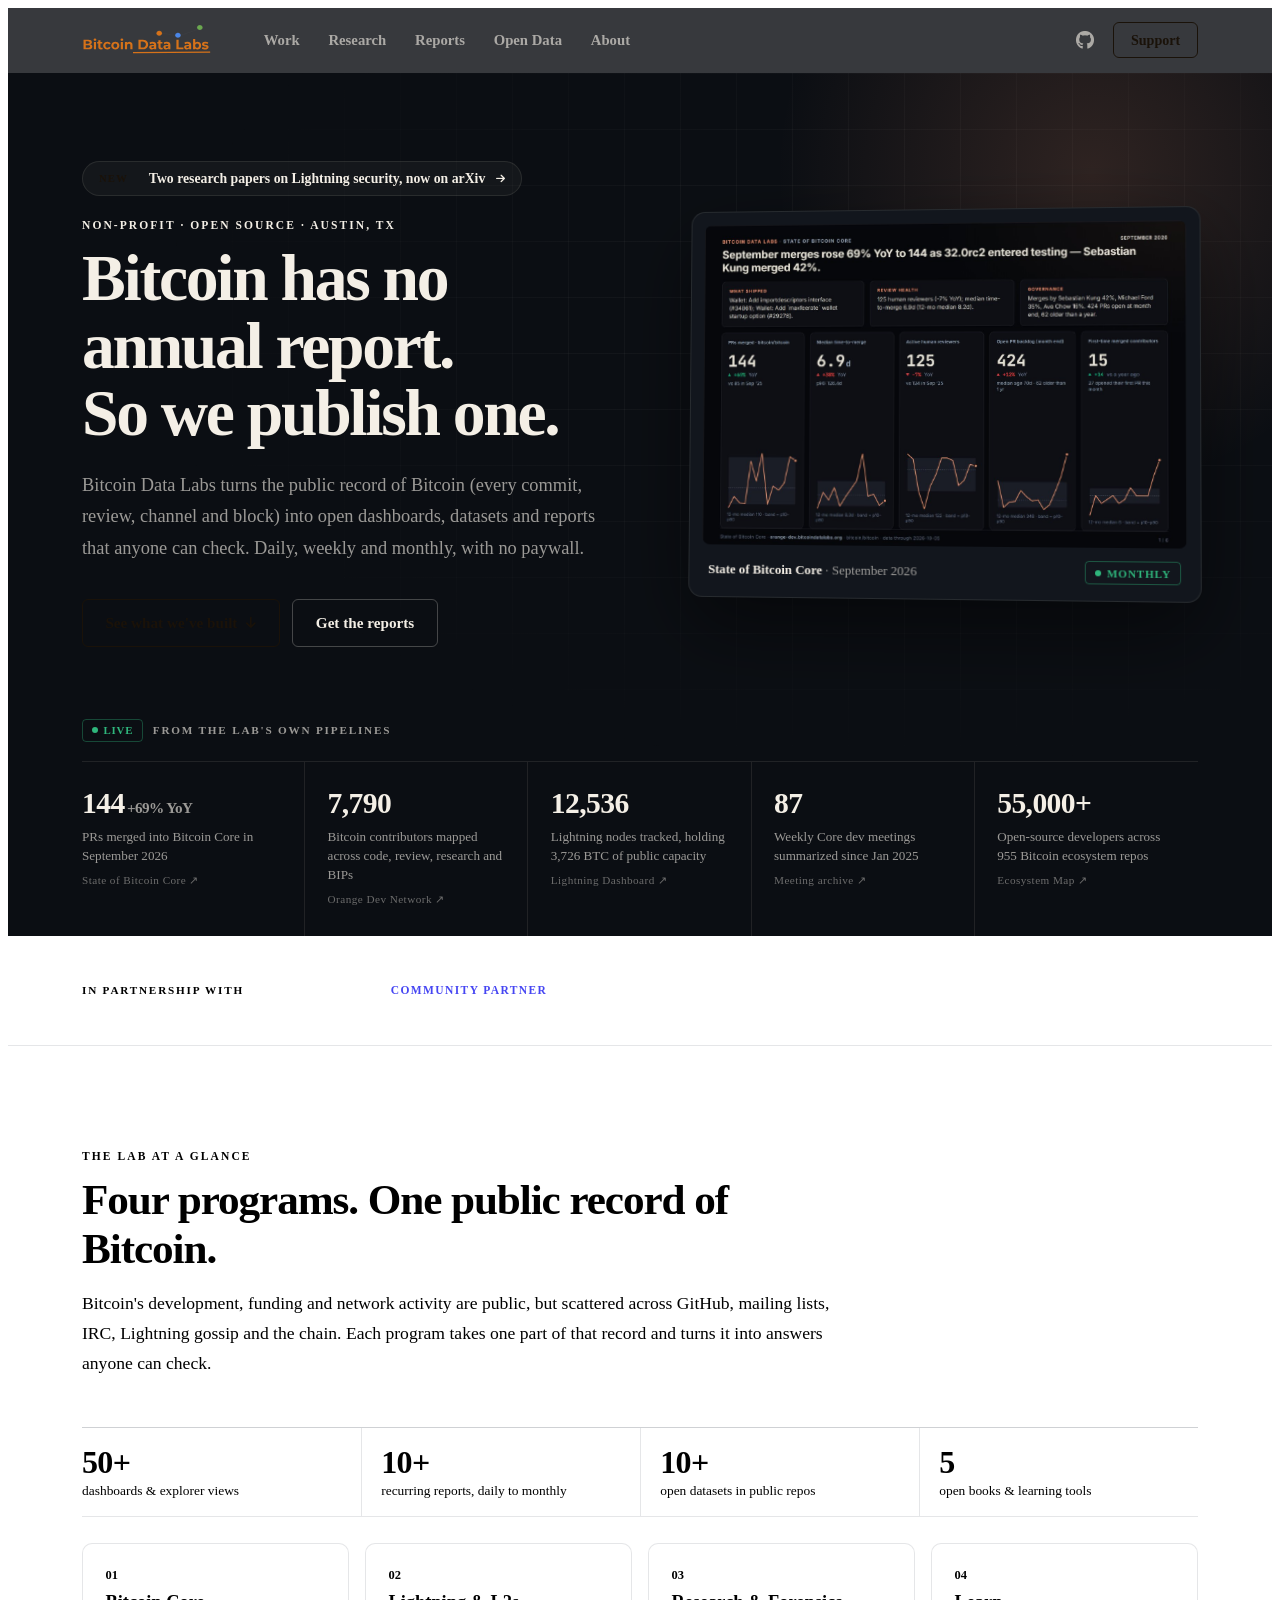
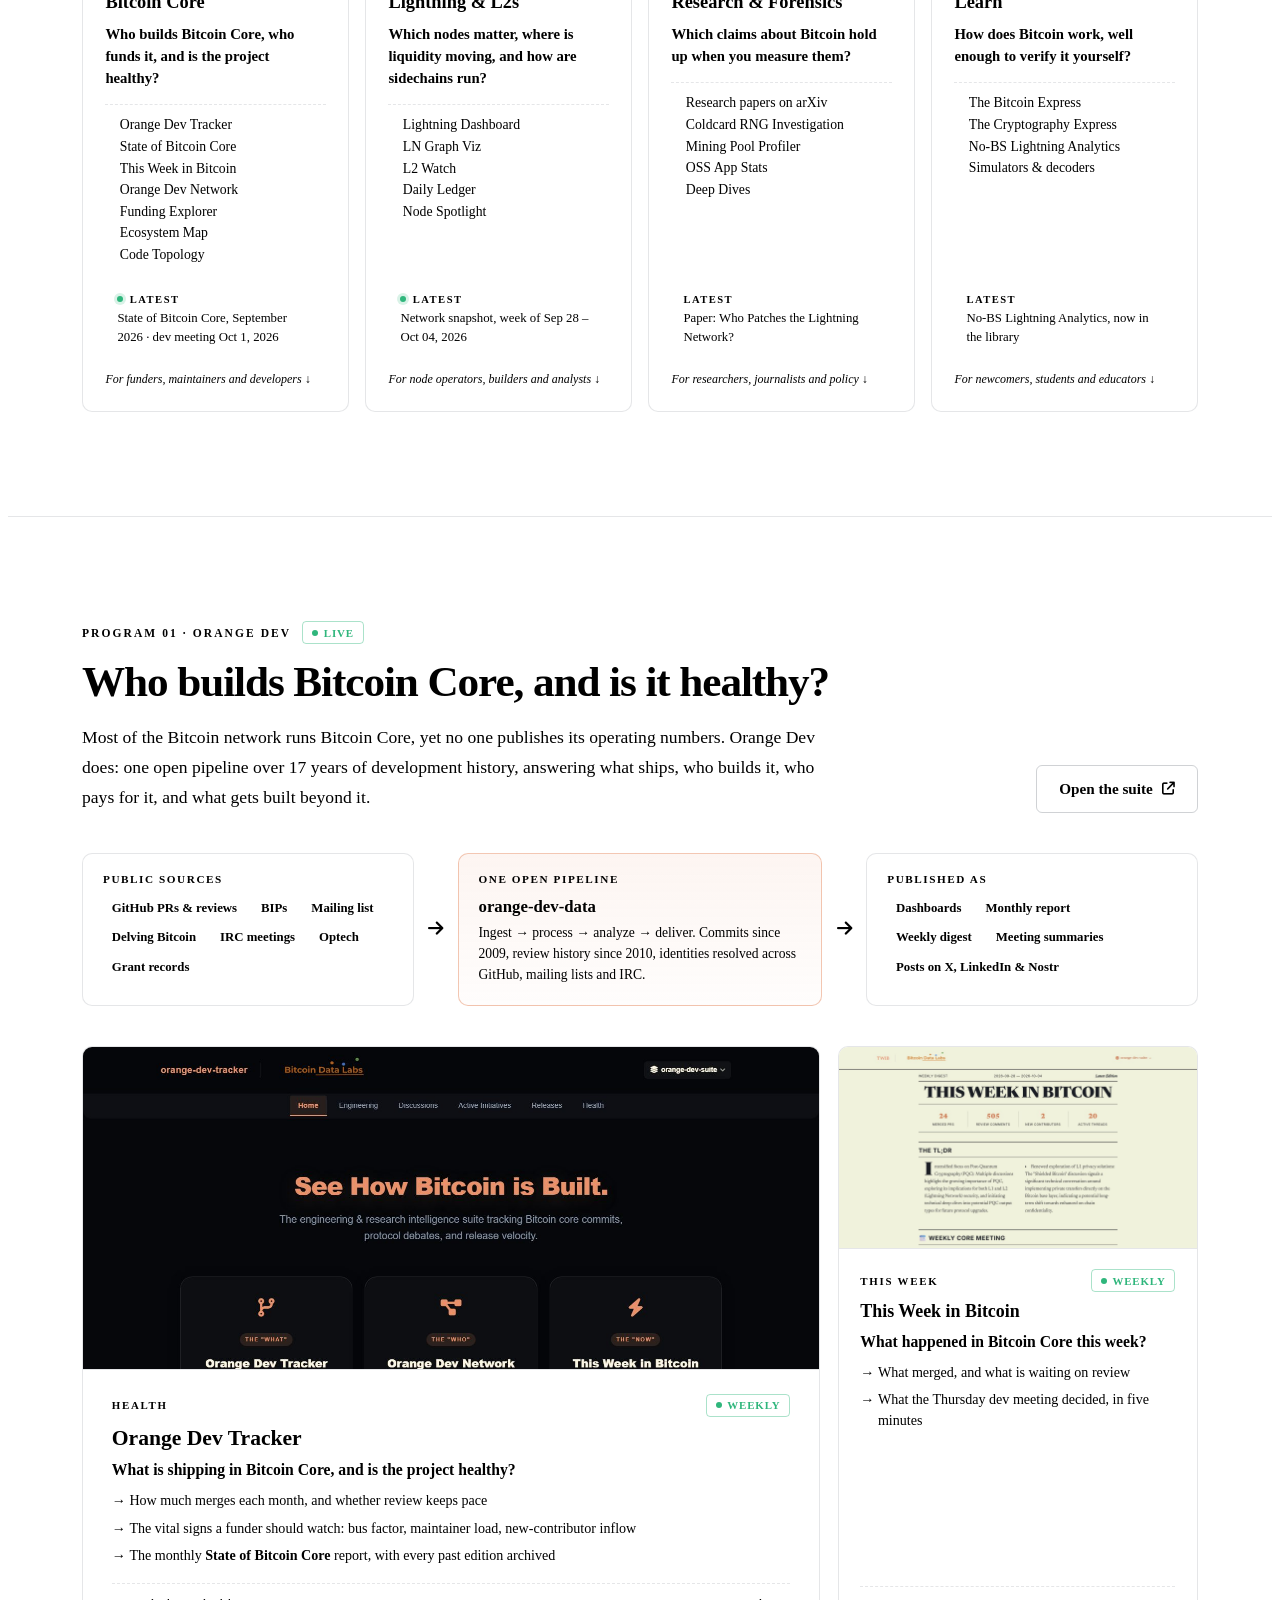
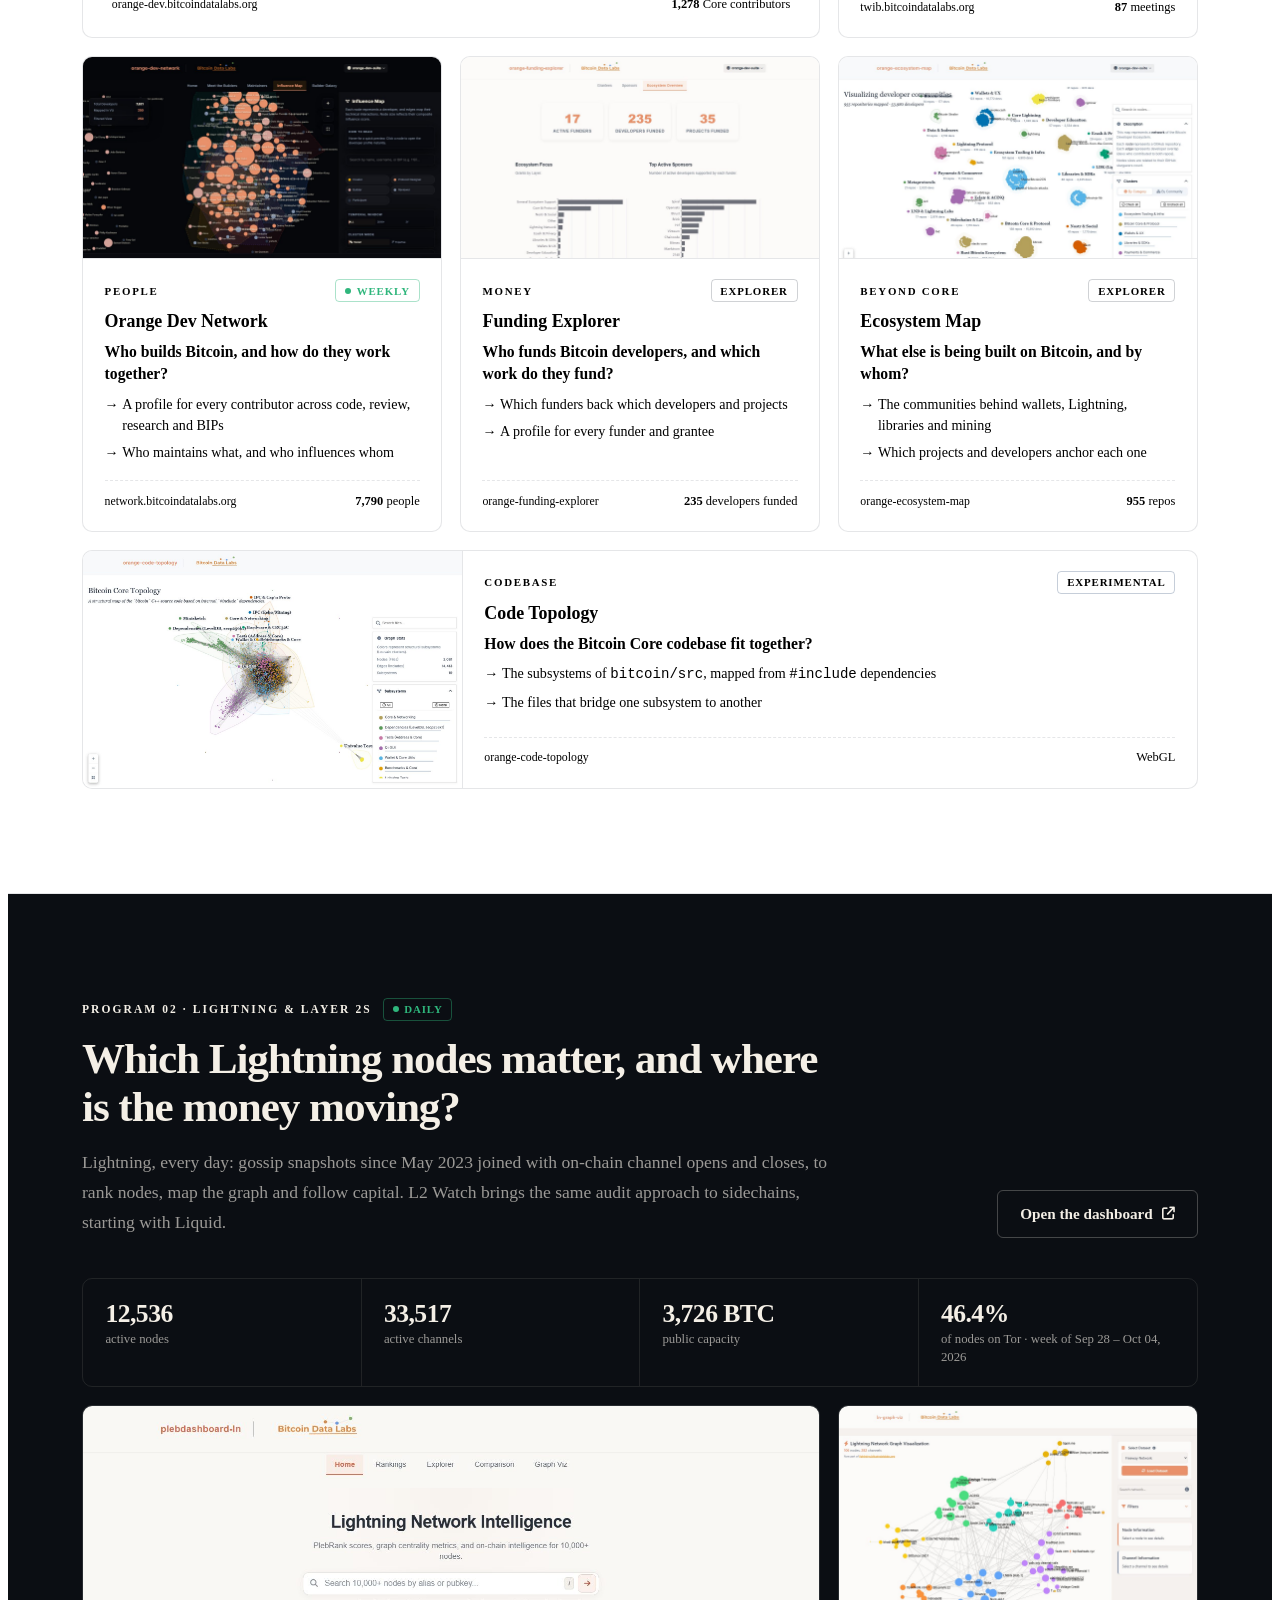
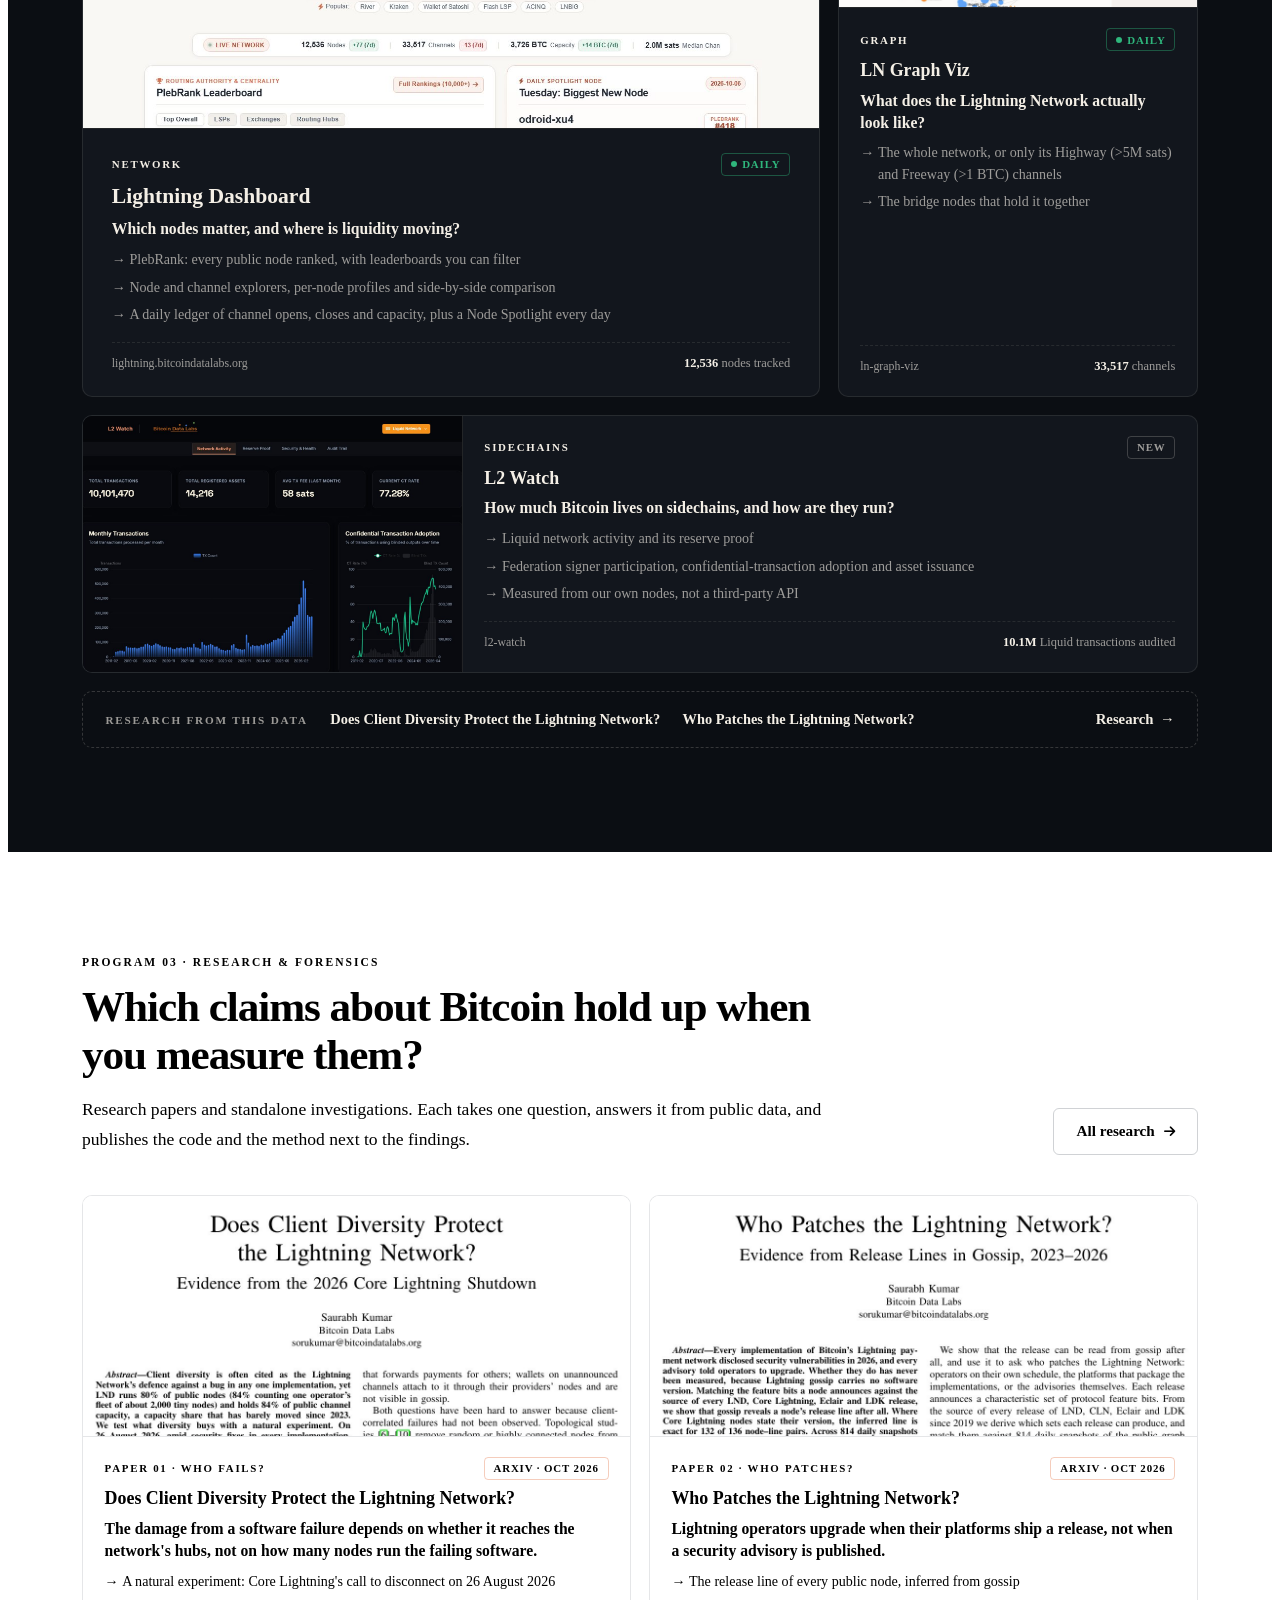
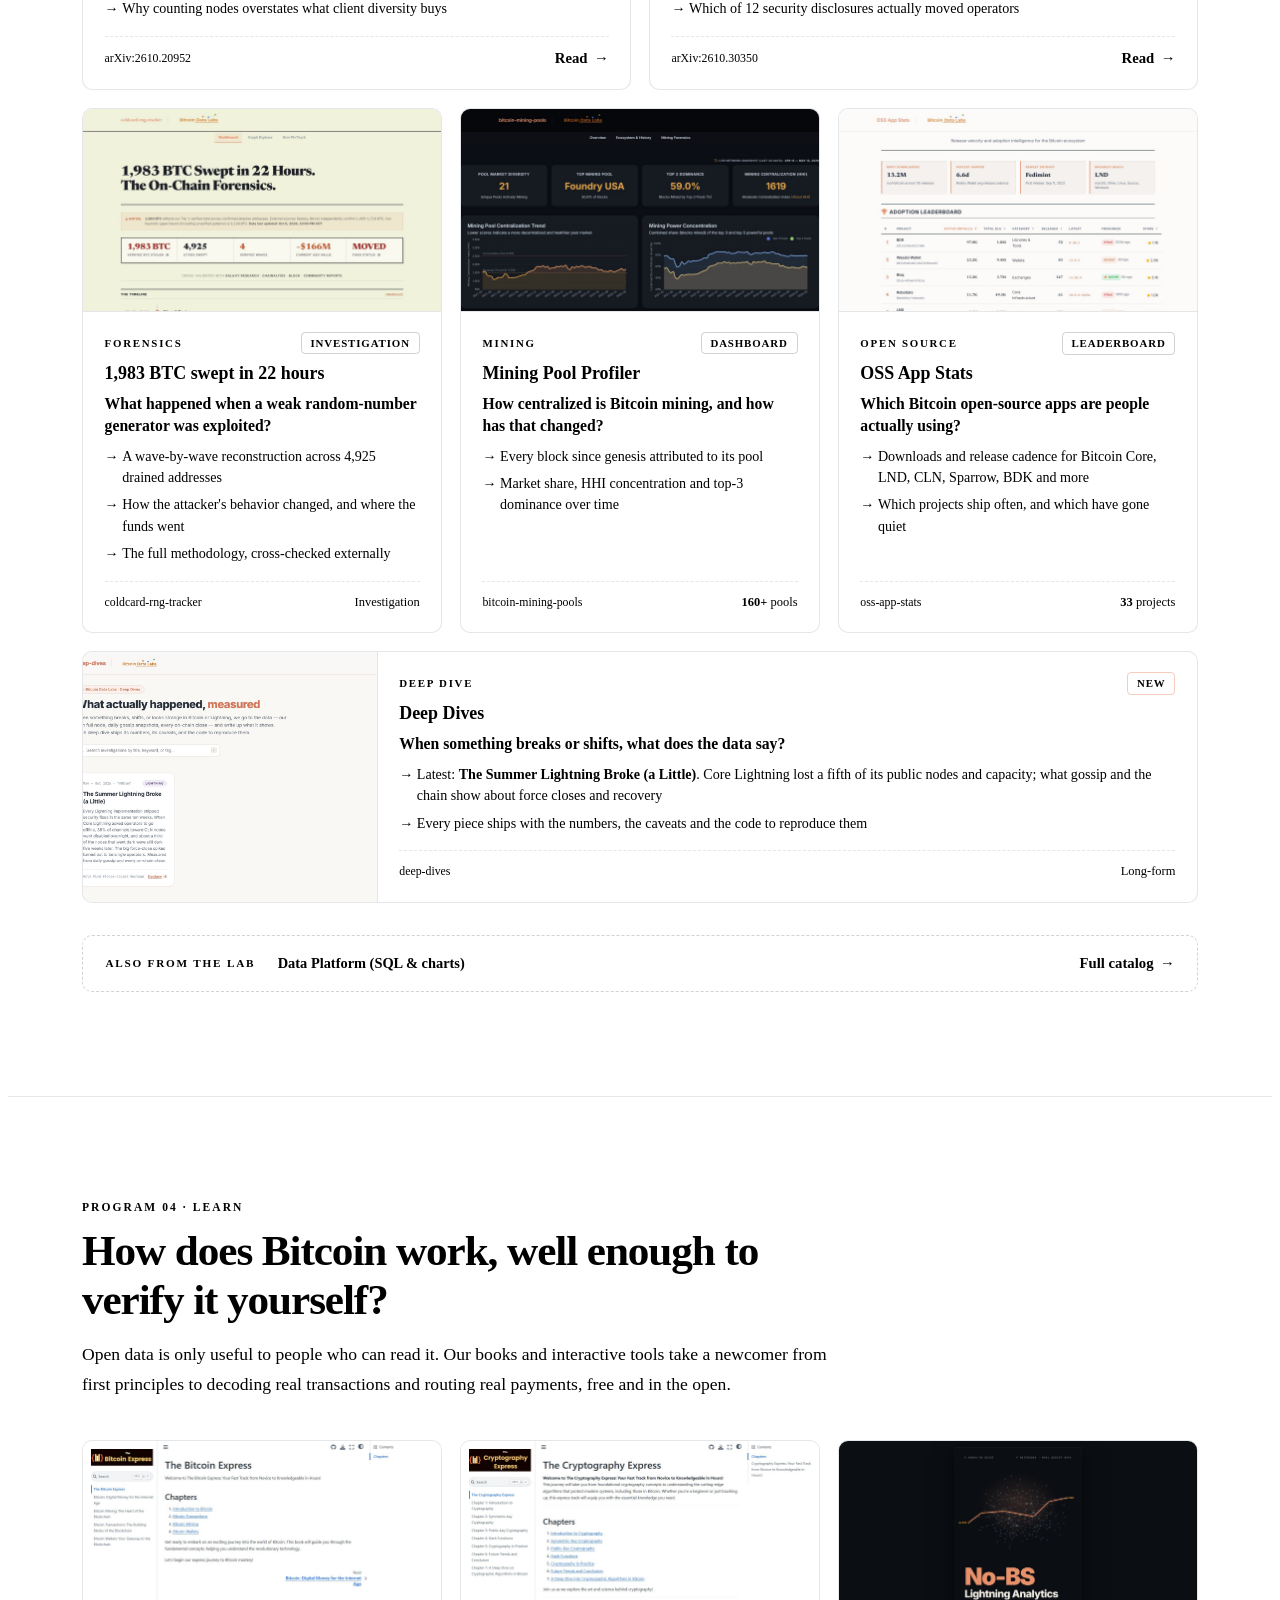
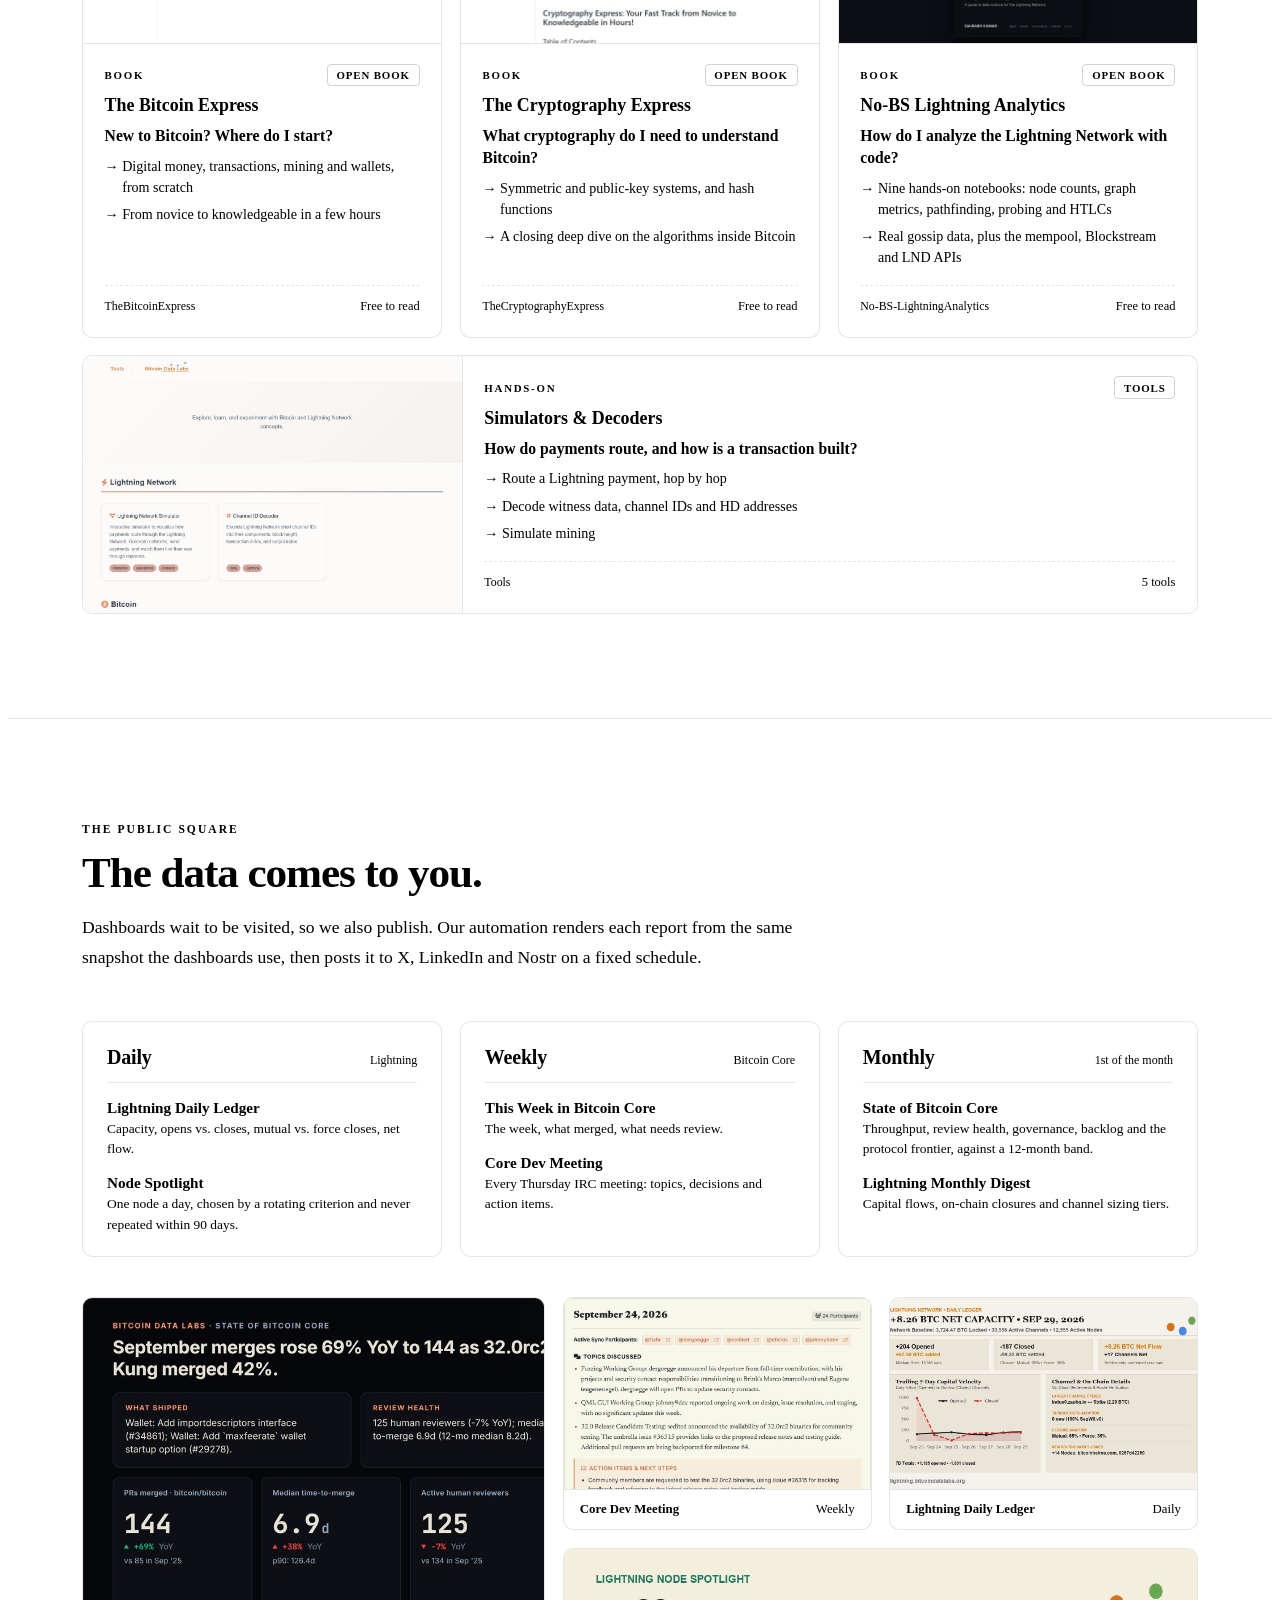
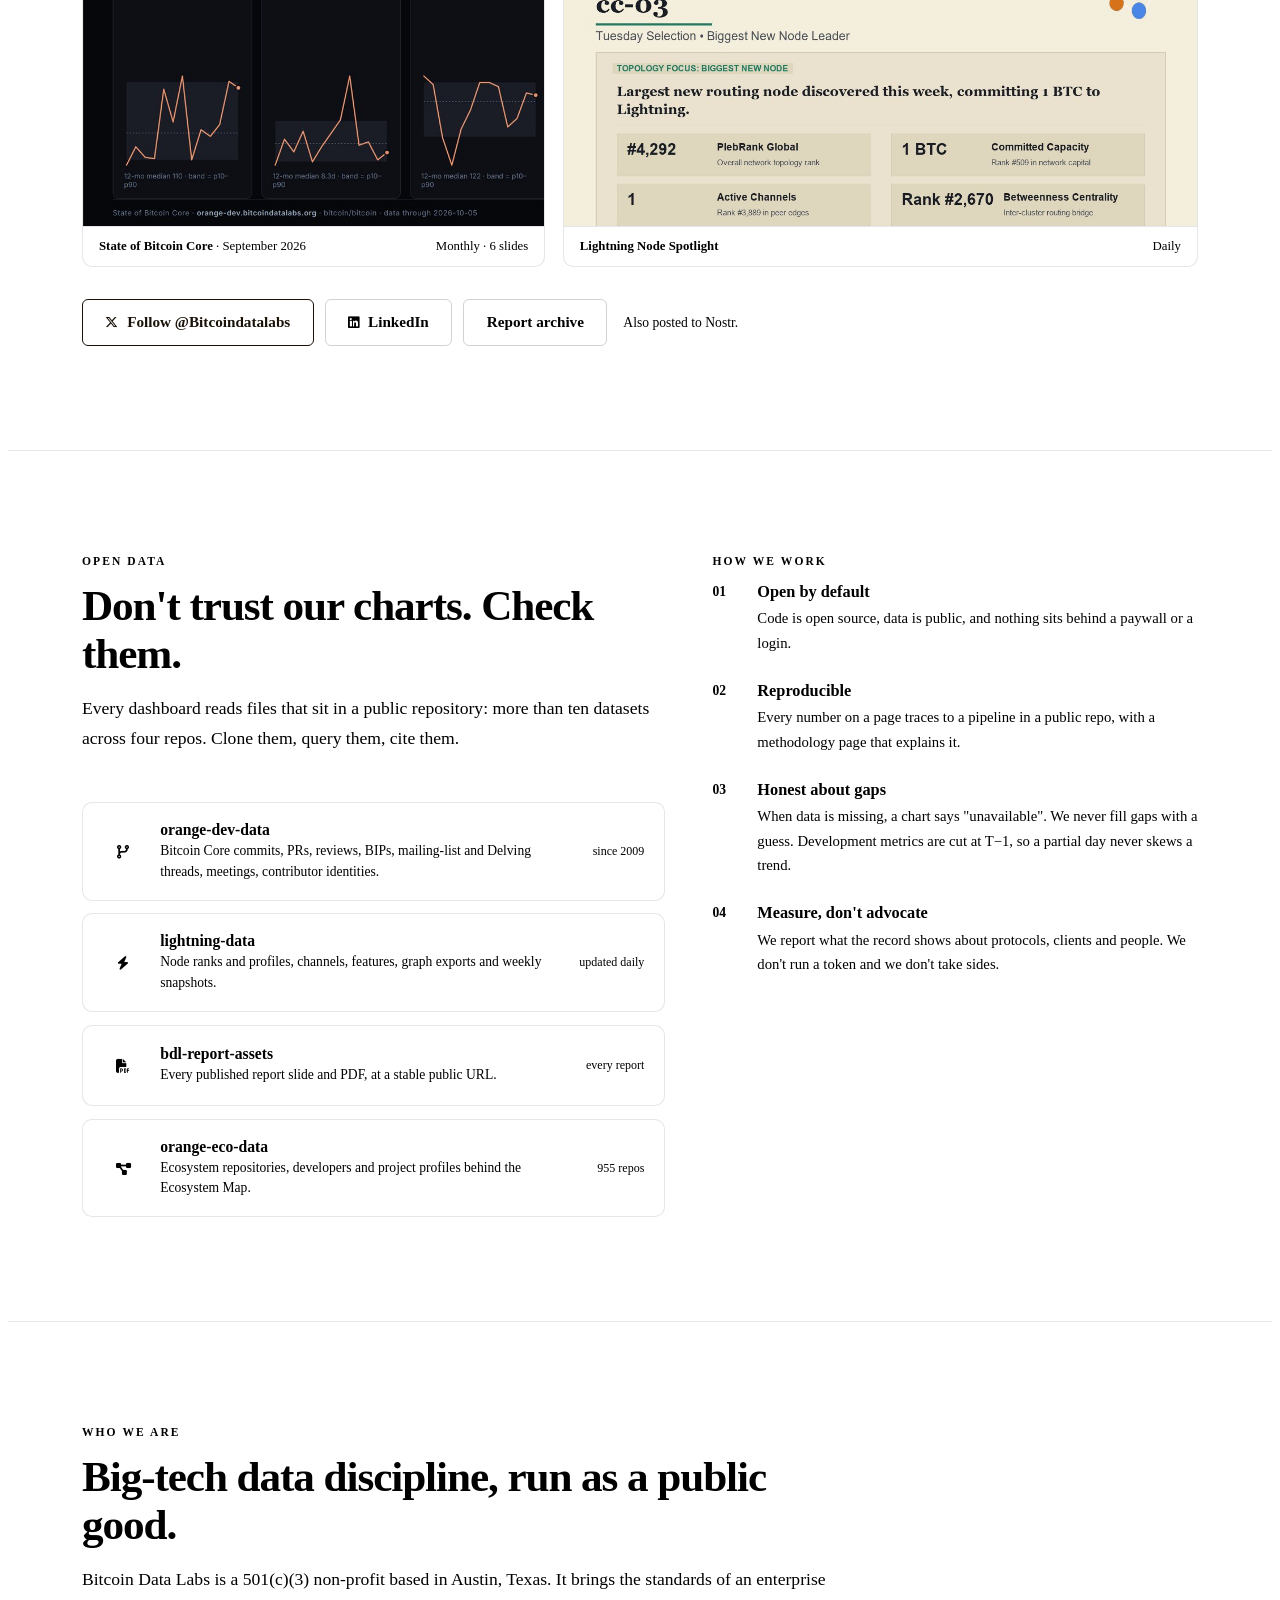
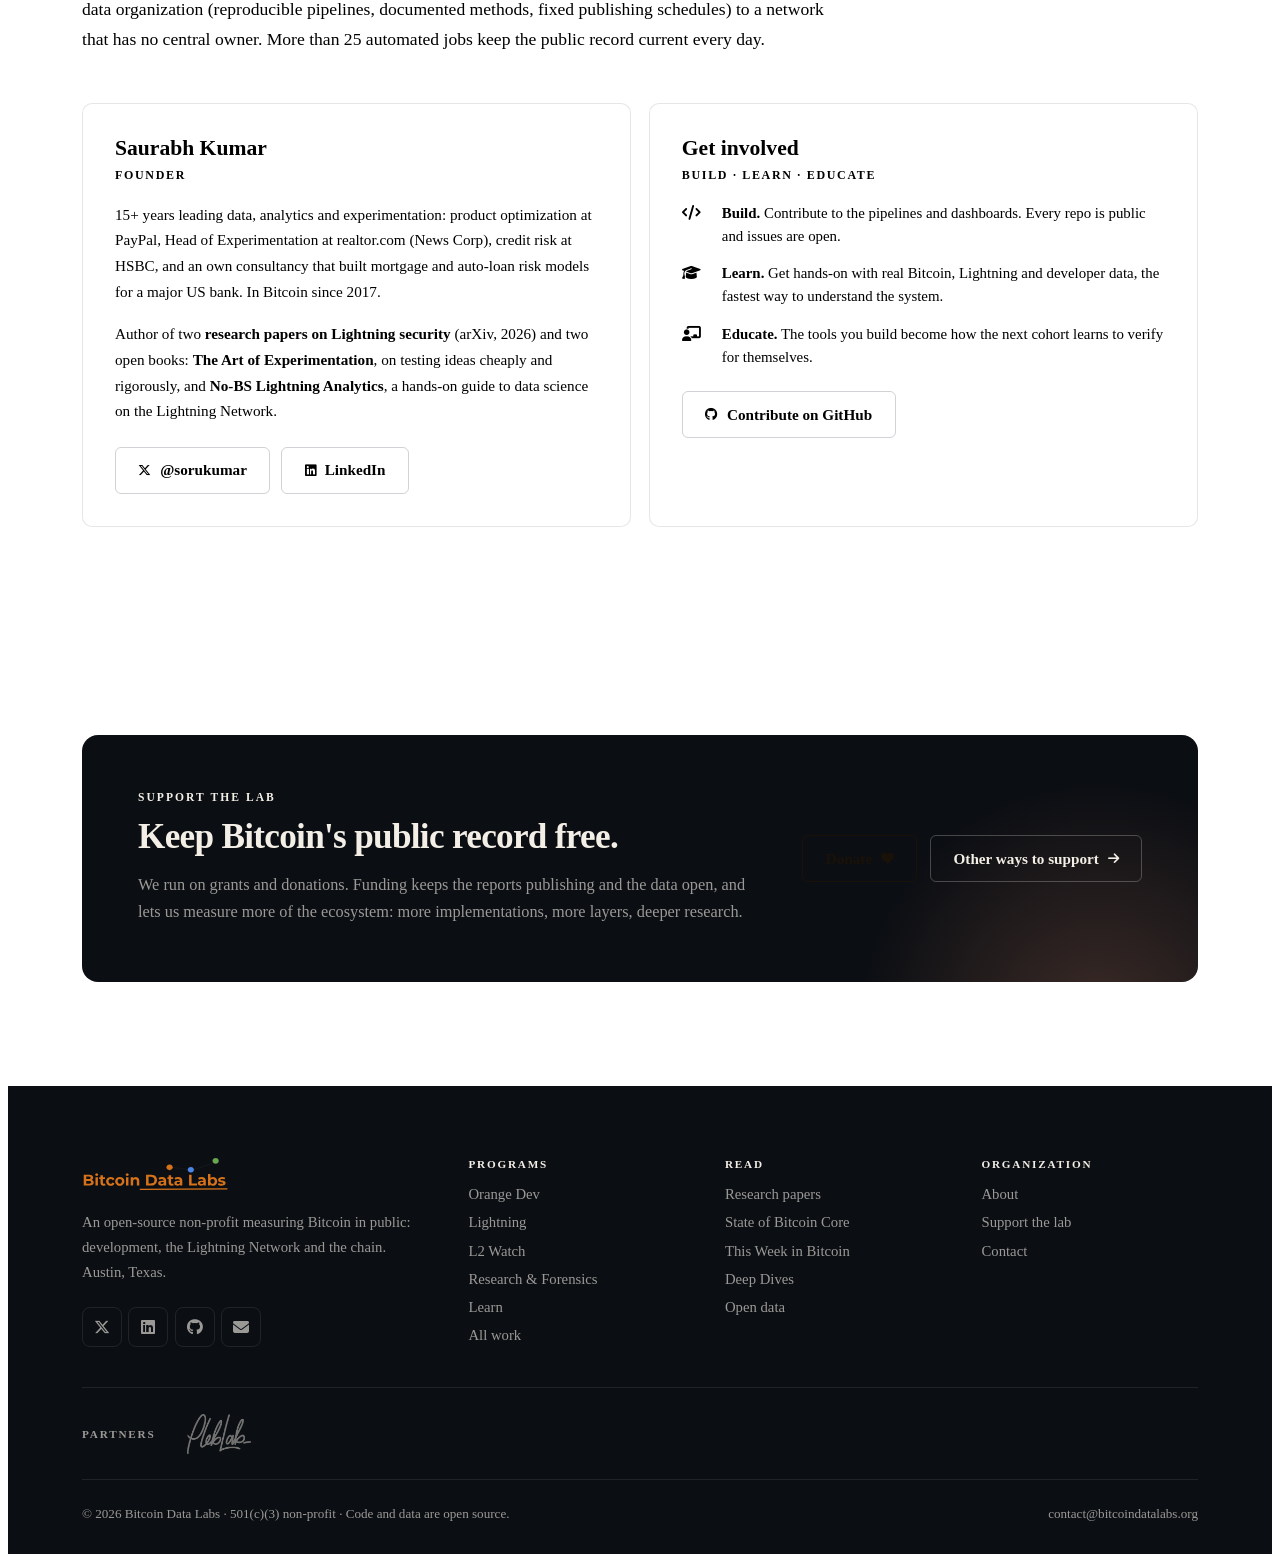
==== commit 57f700d7: "Add a research page and feature the two Lightning security papers research.html renders from scripts" ====
--- a/index.html
+++ b/index.html
@@ -8,7 +8,7 @@
         content="default-src 'self' https:; style-src 'self' 'unsafe-inline' https:; img-src 'self' data: https:; script-src 'self' 'unsafe-inline' https:; connect-src 'self' https:;">
     <script>document.documentElement.classList.add('js');try{var t=localStorage.getItem('theme');if(t)document.documentElement.setAttribute('data-theme',t);}catch(e){}</script>
     <title>Bitcoin Data Labs — Bitcoin's open data lab</title>
-    <meta name="description" content="Bitcoin has no CEO and no annual report. Bitcoin Data Labs is an open-source non-profit that measures Bitcoin Core development, the Lightning Network and on-chain activity, and publishes the results as open dashboards, datasets and reports.">
+    <meta name="description" content="Bitcoin has no CEO and no annual report. Bitcoin Data Labs is an open-source non-profit that measures Bitcoin Core development, the Lightning Network and on-chain activity, and publishes the results as open dashboards, datasets, reports and research papers.">
     <meta property="og:title" content="Bitcoin Data Labs — Bitcoin's open data lab">
     <meta property="og:description" content="Open dashboards, datasets and daily, weekly and monthly reports on Bitcoin Core development, the Lightning Network and on-chain activity.">
     <meta property="og:image" content="https://bitcoindatalabs.org/screenshots/og-card.png">
@@ -17,7 +17,7 @@
     <meta name="twitter:card" content="summary_large_image">
     <meta name="twitter:site" content="@Bitcoindatalabs">
     <link rel="stylesheet" href="styles/styles.css">
-    <link rel="stylesheet" href="styles/bdl.css?v=20261009">
+    <link rel="stylesheet" href="styles/bdl.css?v=20261023">
     <link rel="stylesheet" href="https://cdnjs.cloudflare.com/ajax/libs/font-awesome/6.5.1/css/all.min.css">
     <link rel="icon" href="favicon.png" type="image/png">
 </head>
@@ -32,6 +32,7 @@
             <div class="wrap">
                 <div class="hero-grid">
                     <div>
+                        <a class="announce" href="research.html"><b>New</b> Two research papers on Lightning security, now on arXiv <i class="fas fa-arrow-right"></i></a>
                         <p class="eyebrow">Non-profit · Open source · Austin, TX</p>
                         <h1>Bitcoin has no annual report.<span class="accent">So we publish one.</span></h1>
                         <p class="hero-lede">Bitcoin Data Labs turns the public record of Bitcoin (every commit,
@@ -134,10 +135,10 @@
                     </a>
                     <a class="gl" href="#research">
                         <span class="gl-num">03</span>
-                        <h3>Forensics &amp; Research</h3>
-                        <p class="gl-q">When something happens on-chain, what actually happened?</p>
-                        <ul><li>Coldcard RNG Investigation</li><li>Mining Pool Profiler</li><li>OSS App Stats</li><li>Deep Dives</li></ul>
-                        <span class="gl-latest"><b>Latest</b> The Summer Lightning Broke (a Little)</span>
+                        <h3>Research &amp; Forensics</h3>
+                        <p class="gl-q">Which claims about Bitcoin hold up when you measure them?</p>
+                        <ul><li>Research papers on arXiv</li><li>Coldcard RNG Investigation</li><li>Mining Pool Profiler</li><li>OSS App Stats</li><li>Deep Dives</li></ul>
+                        <span class="gl-latest"><b>Latest</b> Paper: Who Patches the Lightning Network?</span>
                         <span class="gl-for">For researchers, journalists and policy</span>
                     </a>
                     <a class="gl" href="#learn">
@@ -310,20 +311,48 @@
                         </div>
                     </a>
                 </div>
-            </div>
-        </section>
-
-        <!-- ═══ FORENSICS & RESEARCH ═══ -->
+                <div class="more-work reveal">
+                    <b>Research from this data</b>
+                    <a href="research.html#ln-client-diversity">Does Client Diversity Protect the Lightning Network?</a>
+                    <a href="research.html#ln-upgrade-dynamics">Who Patches the Lightning Network?</a>
+                    <a class="link-arrow" href="research.html">Research</a>
+                </div>
+            </div>
+        </section>
+
+        <!-- ═══ RESEARCH & FORENSICS ═══ -->
         <section class="band" id="research">
             <div class="wrap">
                 <div class="program-head reveal">
                     <div class="band-head">
-                        <p class="eyebrow">Program 03 · Forensics &amp; Research</p>
-                        <h2>When something happens on-chain, what really happened?</h2>
-                        <p>Standalone investigations that take one question and answer it with on-chain data, with the
-                            methodology published next to the findings.</p>
-                    </div>
-                    <a class="btn btn-quiet" href="work.html">See all work <i class="fas fa-arrow-right"></i></a>
+                        <p class="eyebrow">Program 03 · Research &amp; Forensics</p>
+                        <h2>Which claims about Bitcoin hold up when you measure them?</h2>
+                        <p>Research papers and standalone investigations. Each takes one question, answers it from
+                            public data, and publishes the code and the method next to the findings.</p>
+                    </div>
+                    <a class="btn btn-quiet" href="research.html">All research <i class="fas fa-arrow-right"></i></a>
+                </div>
+                <div class="lenses lenses-papers">
+                    <a class="lens reveal" href="research.html#ln-client-diversity">
+                        <div class="lens-shot"><img src="assets/research/ln-client-diversity-cover.jpg" alt="First page of the paper Does Client Diversity Protect the Lightning Network?" loading="lazy" width="1122" height="701"></div>
+                        <div class="lens-body">
+                            <div class="lens-top"><span class="lens-key">Paper 01 · Who fails?</span><span class="tag tag-accent">arXiv · Oct 2026</span></div>
+                            <h3>Does Client Diversity Protect the Lightning Network?</h3>
+                            <p class="lens-q">The damage from a software failure depends on whether it reaches the network's hubs, not on how many nodes run the failing software.</p>
+                            <ul class="lens-learn"><li>A natural experiment: Core Lightning's call to disconnect on 26 August 2026</li><li>Why counting nodes overstates what client diversity buys</li></ul>
+                            <div class="lens-foot"><span class="host">arXiv:2610.20952</span><span class="link-arrow">Read</span></div>
+                        </div>
+                    </a>
+                    <a class="lens reveal" href="research.html#ln-upgrade-dynamics">
+                        <div class="lens-shot"><img src="assets/research/ln-upgrade-dynamics-cover.jpg" alt="First page of the paper Who Patches the Lightning Network?" loading="lazy" width="1122" height="701"></div>
+                        <div class="lens-body">
+                            <div class="lens-top"><span class="lens-key">Paper 02 · Who patches?</span><span class="tag tag-accent">arXiv · Oct 2026</span></div>
+                            <h3>Who Patches the Lightning Network?</h3>
+                            <p class="lens-q">Lightning operators upgrade when their platforms ship a release, not when a security advisory is published.</p>
+                            <ul class="lens-learn"><li>The release line of every public node, inferred from gossip</li><li>Which of 12 security disclosures actually moved operators</li></ul>
+                            <div class="lens-foot"><span class="host">arXiv:2610.30350</span><span class="link-arrow">Read</span></div>
+                        </div>
+                    </a>
                 </div>
                 <div class="lenses">
                     <a class="lens reveal" href="https://bitcoindatalabs.github.io/coldcard-rng-tracker/">
@@ -567,7 +596,7 @@
                 <div class="band-head reveal">
                     <p class="eyebrow">Who we are</p>
                     <h2>Big-tech data discipline, run as a public good.</h2>
-                    <p>Bitcoin Data Labs is a non-profit based in Austin, Texas. It brings the standards of an
+                    <p>Bitcoin Data Labs is a 501(c)(3) non-profit based in Austin, Texas. It brings the standards of an
                         enterprise data organization (reproducible pipelines, documented methods, fixed publishing
                         schedules) to a network that has no central owner. More than 25 automated jobs keep the
                         public record current every day.</p>
@@ -580,7 +609,7 @@
                             Head of Experimentation at realtor.com (News Corp), credit risk at HSBC, and an own
                             consultancy that built mortgage and auto-loan risk models for a major US bank. In Bitcoin
                             since 2017.</p>
-                        <p>Author of two open books:
+                        <p>Author of two <a href="research.html">research papers on Lightning security</a> (arXiv, 2026) and two open books:
                             <a href="https://sorukumar.github.io/TheArtofExperimentation/">The Art of Experimentation</a>,
                             on testing ideas cheaply and rigorously, and
                             <a href="https://sorukumar.github.io/No-BS-LightningAnalytics/">No-BS Lightning Analytics</a>,
@@ -629,7 +658,7 @@
 
     <footer id="site-footer" class="site-footer"></footer>
 
-    <script src="scripts/site.js?v=20261009"></script>
+    <script src="scripts/site.js?v=20261023"></script>
 </body>
 
 </html>
--- a/styles/bdl.css
+++ b/styles/bdl.css
@@ -724,6 +724,104 @@
 .fact:last-child { border-right: none; }
 .fact b { display: block; font-size: 1.7rem; font-weight: 800; color: var(--secondary); letter-spacing: -0.02em; }
 .fact span { font-size: 0.82rem; color: var(--text-secondary); line-height: 1.45; display: block; margin-top: 0.2rem; }
+
+/* ── Research ─────────────────────────────────────────────────────── */
+/* Homepage: "new research" pill above the hero eyebrow */
+.announce {
+    position: relative; z-index: 1;
+    display: inline-flex; align-items: center; gap: 0.7rem;
+    margin: 0 0 1.4rem; padding: 0.4rem 0.95rem 0.4rem 0.4rem;
+    border: 1px solid var(--bdl-ink-line); border-radius: 999px;
+    background: rgba(253, 246, 227, 0.04);
+    font-size: 0.86rem; font-weight: 550; color: var(--bdl-ink-text);
+    text-decoration: none;
+    transition: border-color 0.2s ease, background 0.2s ease;
+}
+.announce:hover { border-color: rgba(232, 145, 107, 0.55); background: rgba(232, 145, 107, 0.08); color: var(--bdl-ink-text); }
+.announce b {
+    font-size: 0.66rem; font-weight: 800; letter-spacing: 0.12em; text-transform: uppercase;
+    padding: 0.3rem 0.6rem; border-radius: 999px; background: var(--primary); color: #1A1209;
+}
+.announce i { font-size: 0.75em; color: var(--primary); transition: transform 0.18s ease; }
+.announce:hover i { transform: translateX(3px); }
+
+/* Homepage program 03: paper cards lead, two across */
+.lenses-papers { grid-template-columns: repeat(2, minmax(0, 1fr)); margin-bottom: 1.1rem; }
+.lenses-papers .lens-shot { aspect-ratio: 16 / 7; background: #fff; }
+.lenses-papers .lens-shot img { object-position: top center; }
+.band-dark .more-work { border-color: rgba(244, 239, 230, 0.18); margin-top: 1.1rem; }
+.band-dark .more-work b { color: var(--bdl-ink-muted); }
+.band-dark .more-work a { color: var(--bdl-ink-text); }
+.band-dark .more-work a:hover, .band-dark .more-work .link-arrow { color: var(--primary); }
+
+/* research.html: one full entry per paper */
+.papers { display: grid; gap: 1.6rem; }
+.paper {
+    display: grid;
+    grid-template-columns: minmax(0, 1.08fr) minmax(0, 1fr);
+    gap: 2.4rem;
+    padding: 2.2rem;
+    background: var(--bdl-card);
+    border: 1px solid var(--bdl-line);
+    border-radius: 14px;
+}
+.paper-meta { display: flex; justify-content: space-between; align-items: center; gap: 0.8rem; flex-wrap: wrap; margin-bottom: 0.9rem; }
+.paper-meta .tag { text-decoration: none; font-family: var(--bdl-font-mono); letter-spacing: 0.02em; text-transform: none; font-size: 0.74rem; }
+.paper h3 { margin: 0; font-size: clamp(1.45rem, 2.4vw, 1.85rem); line-height: 1.18; letter-spacing: -0.02em; font-weight: 800; color: var(--secondary); }
+.paper h3 span { display: block; margin-top: 0.35rem; font-size: 0.62em; font-weight: 600; letter-spacing: -0.01em; color: var(--text-secondary); }
+.paper-byline { margin: 0.8rem 0 1.3rem; font-size: 0.82rem; color: var(--text-secondary); }
+.paper-finding {
+    margin: 0 0 0.9rem; padding-left: 1rem; border-left: 3px solid var(--primary);
+    font-size: 1.12rem; line-height: 1.5; font-weight: 650; color: var(--secondary);
+}
+.paper-summary { margin: 0; font-size: 0.95rem; line-height: 1.7; color: var(--text-secondary); }
+.paper-stats {
+    display: grid; grid-template-columns: repeat(3, minmax(0, 1fr));
+    margin: 1.5rem 0; border-top: 1px solid var(--bdl-line-strong); border-bottom: 1px solid var(--bdl-line);
+}
+.paper-stats > div { padding: 0.95rem 0.9rem 1rem 0; }
+.paper-stats > div + div { padding-left: 0.9rem; border-left: 1px solid var(--bdl-line); }
+.paper-stats b { display: block; font-size: 1.6rem; font-weight: 800; letter-spacing: -0.02em; line-height: 1.1; color: var(--secondary); }
+.paper-stats span { display: block; margin-top: 0.3rem; font-size: 0.78rem; line-height: 1.45; color: var(--text-secondary); }
+.paper-actions { display: flex; flex-wrap: wrap; gap: 0.55rem; }
+.paper-actions .btn { padding: 0.7rem 1.05rem; font-size: 0.88rem; font-family: inherit; }
+.paper-cite { margin-top: 1rem; }
+.paper-cite pre {
+    margin: 0 0 0.6rem; padding: 1rem 1.1rem; overflow-x: auto;
+    background: var(--bg-secondary); border: 1px solid var(--bdl-line); border-radius: 8px;
+    font-family: var(--bdl-font-mono); font-size: 0.78rem; line-height: 1.55; color: var(--secondary);
+}
+.paper-cite .btn { padding: 0.5rem 0.85rem; font-size: 0.8rem; font-family: inherit; }
+.paper-related {
+    display: grid; grid-template-columns: auto minmax(0, 1fr); gap: 0.35rem 0.8rem;
+    margin-top: 1.4rem; padding-top: 1rem; border-top: 1px dashed var(--bdl-line);
+    font-size: 0.85rem;
+}
+.paper-related b { grid-column: 1 / -1; font-size: 0.68rem; font-weight: 800; letter-spacing: 0.16em; text-transform: uppercase; color: var(--text-secondary); }
+.paper-related a { color: var(--secondary); font-weight: 600; text-decoration: none; }
+.paper-related a:hover { color: var(--primary); }
+.paper-related span { color: var(--text-secondary); }
+.paper-fig { margin: 0; align-self: center; }
+.paper-fig a { display: block; padding: 0.9rem; background: #fff; border: 1px solid var(--bdl-line); border-radius: var(--bdl-radius); }
+.paper-fig img { display: block; width: 100%; }
+.paper-fig figcaption { margin-top: 0.7rem; font-size: 0.8rem; line-height: 1.55; color: var(--text-secondary); }
+
+[data-theme="dark"] .paper h3, [data-theme="dark"] .paper-finding, [data-theme="dark"] .paper-stats b,
+[data-theme="dark"] .paper-related a, [data-theme="dark"] .paper-cite pre { color: var(--text-primary) !important; }
+
+@media (max-width: 1080px) {
+    .paper { grid-template-columns: 1fr; }
+    .paper-fig { max-width: 720px; }
+}
+@media (max-width: 640px) {
+    .paper { padding: 1.4rem; gap: 1.6rem; }
+    .lenses-papers { grid-template-columns: 1fr; }
+    .paper-stats { grid-template-columns: 1fr; }
+    .paper-stats > div + div { padding-left: 0; border-left: none; border-top: 1px solid var(--bdl-line); }
+    .paper-related { grid-template-columns: 1fr; }
+    .paper-related span { margin: -0.3rem 0 0.4rem; }
+    .announce { font-size: 0.8rem; }
+}
 
 /* ── Reveal on scroll ─────────────────────────────────────────────── */
 .js .reveal { opacity: 0; transform: translateY(18px); transition: opacity 0.6s ease, transform 0.6s ease; }
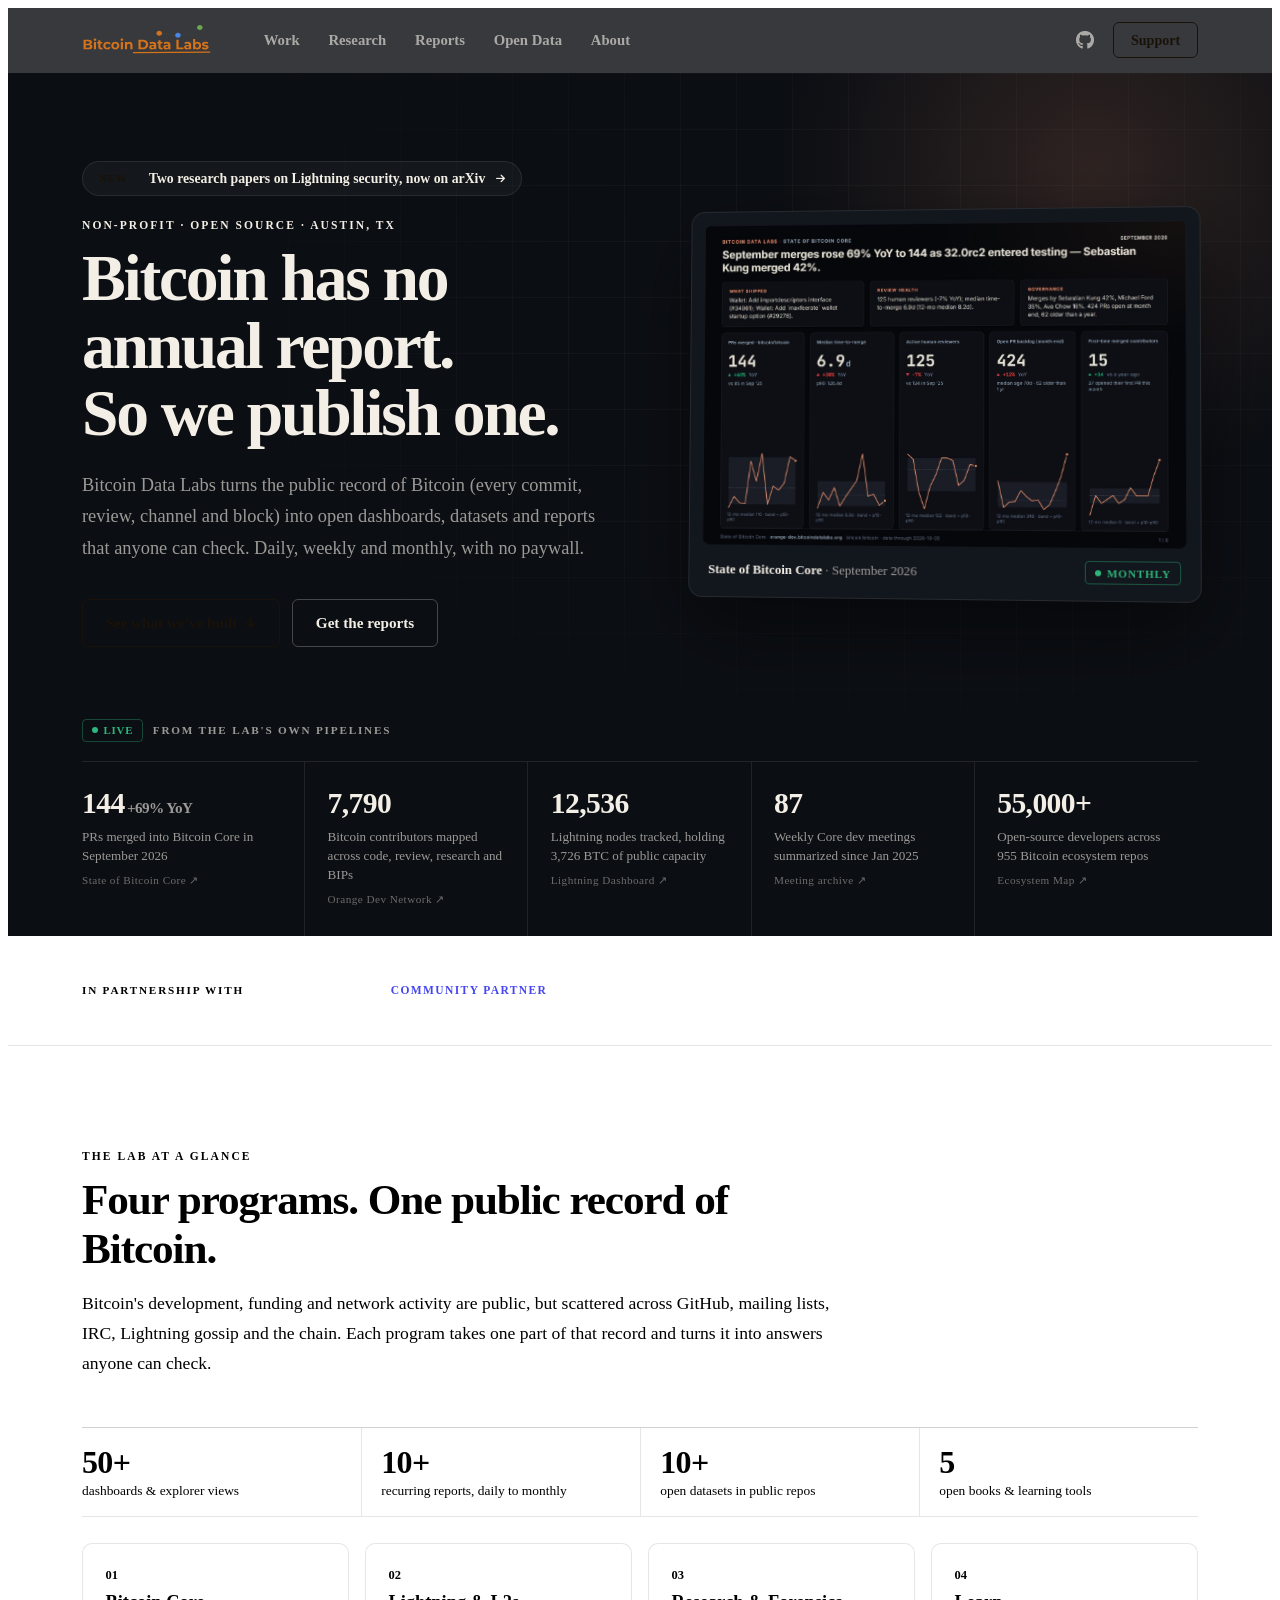
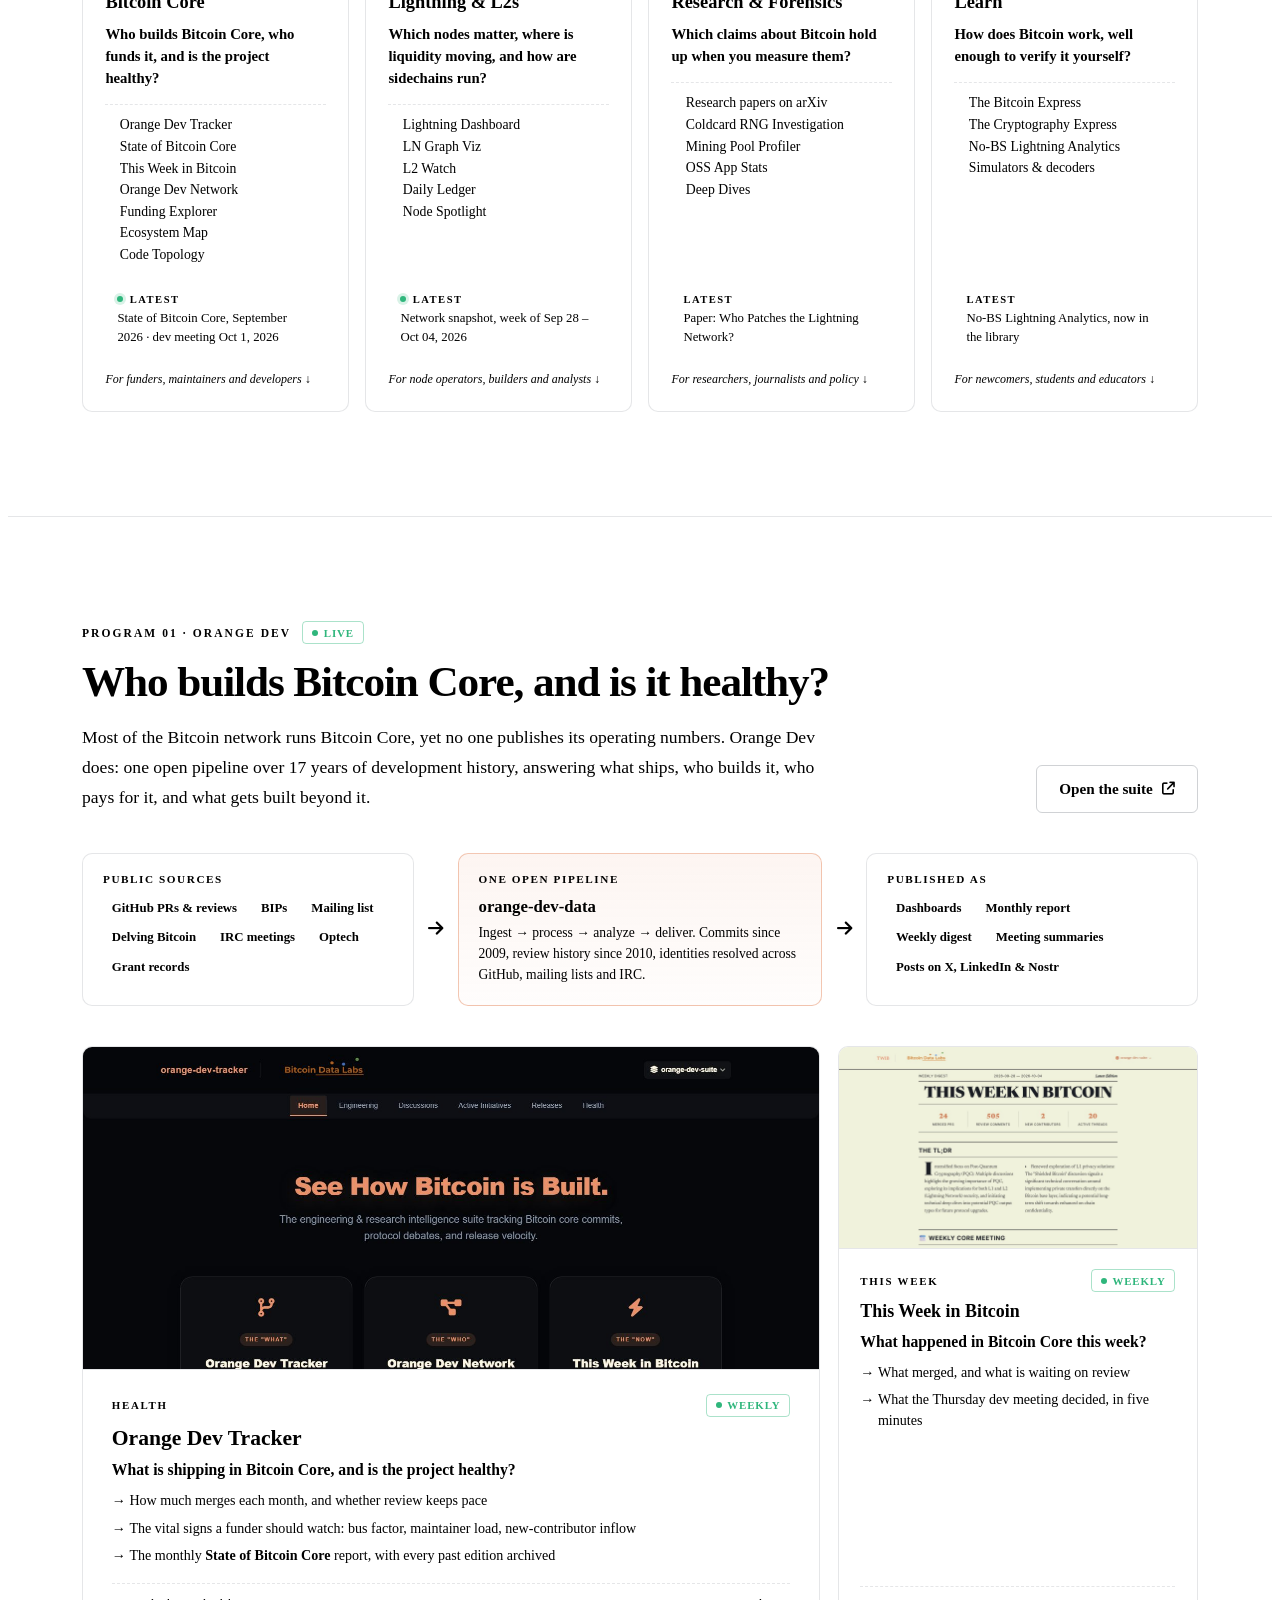
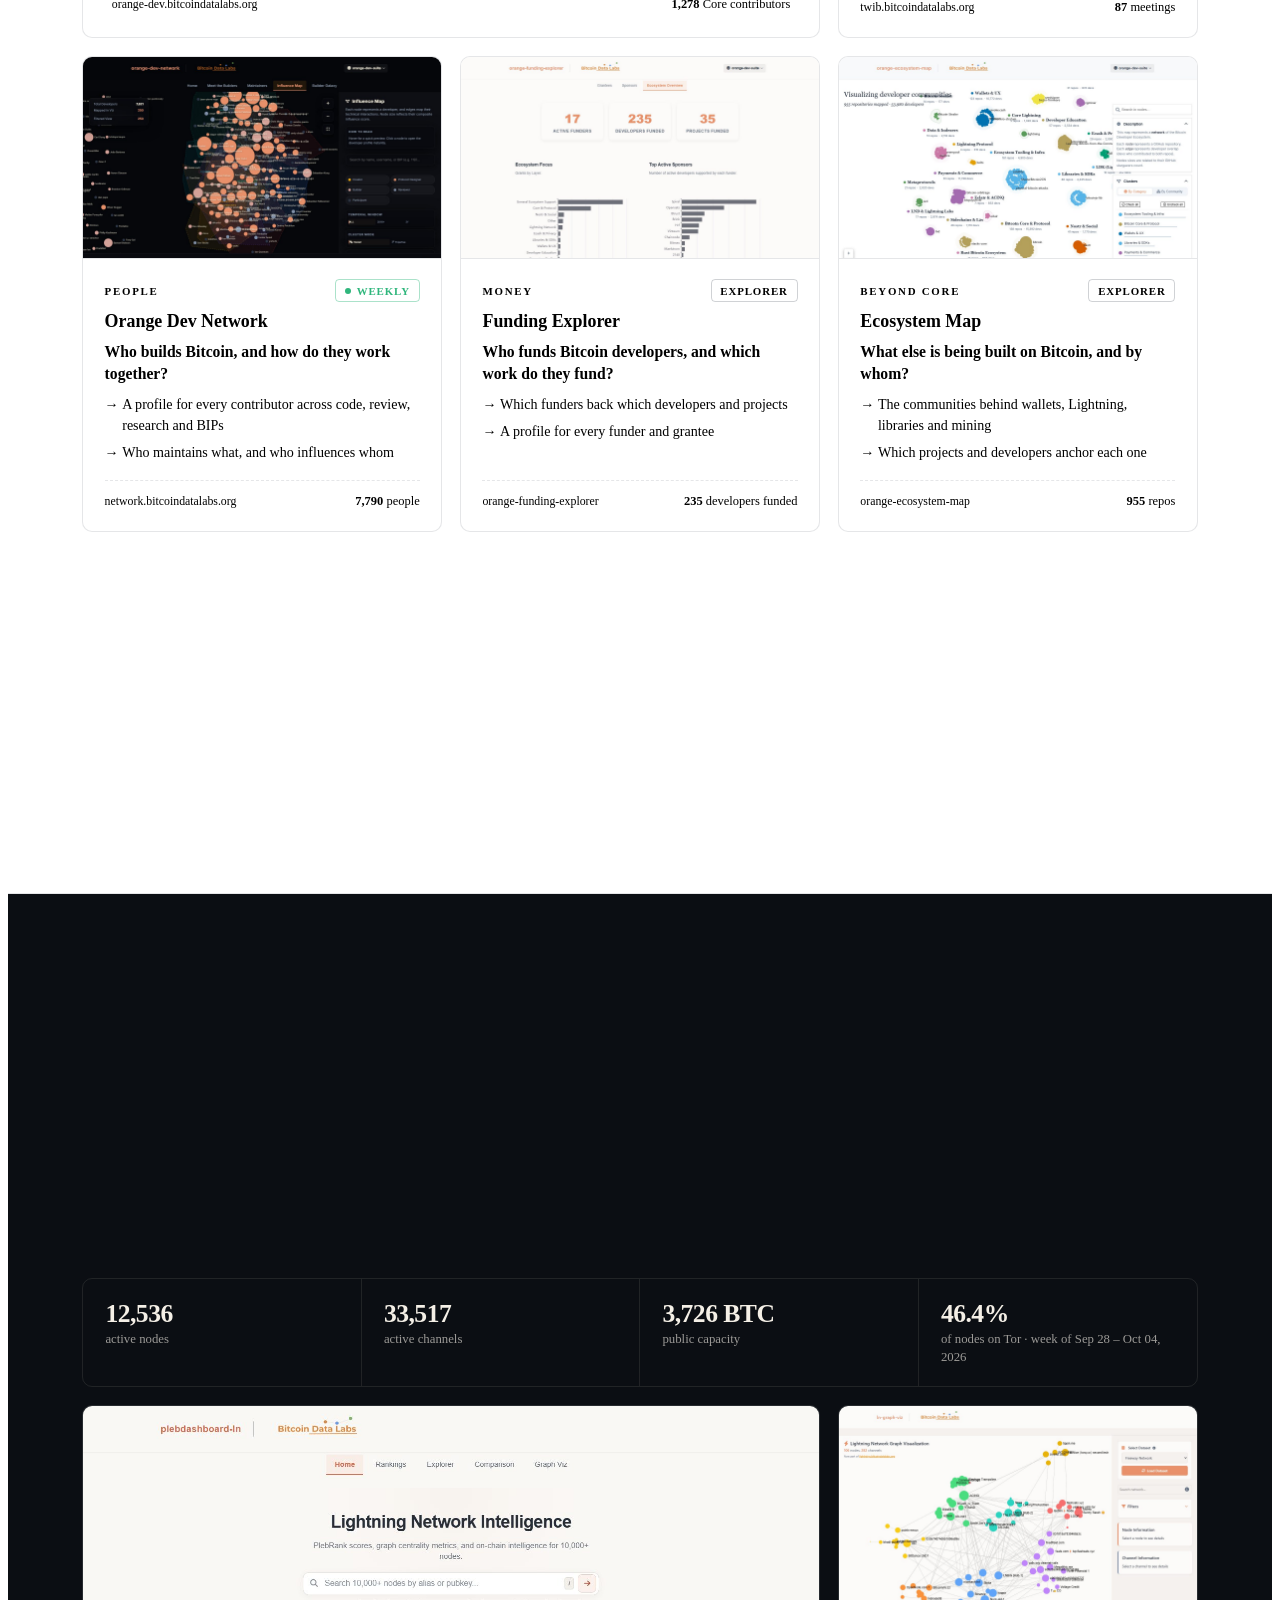
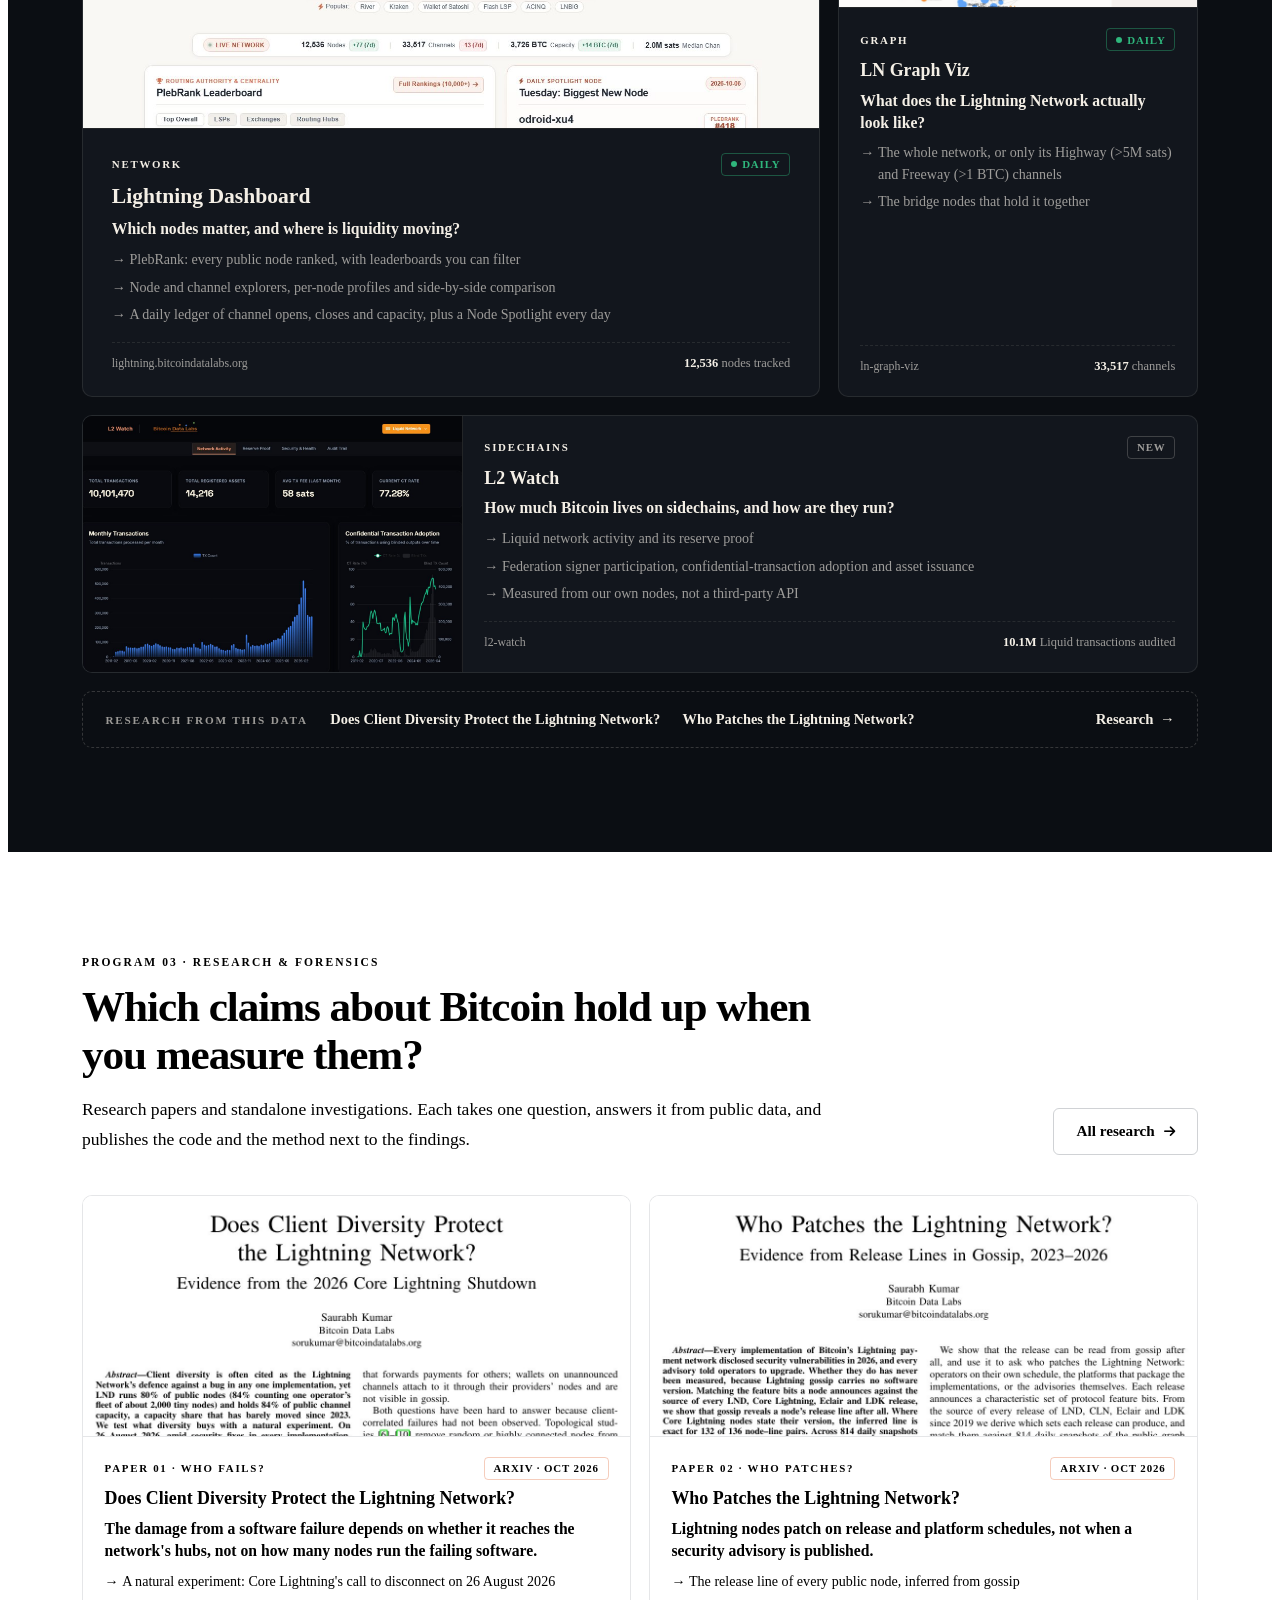
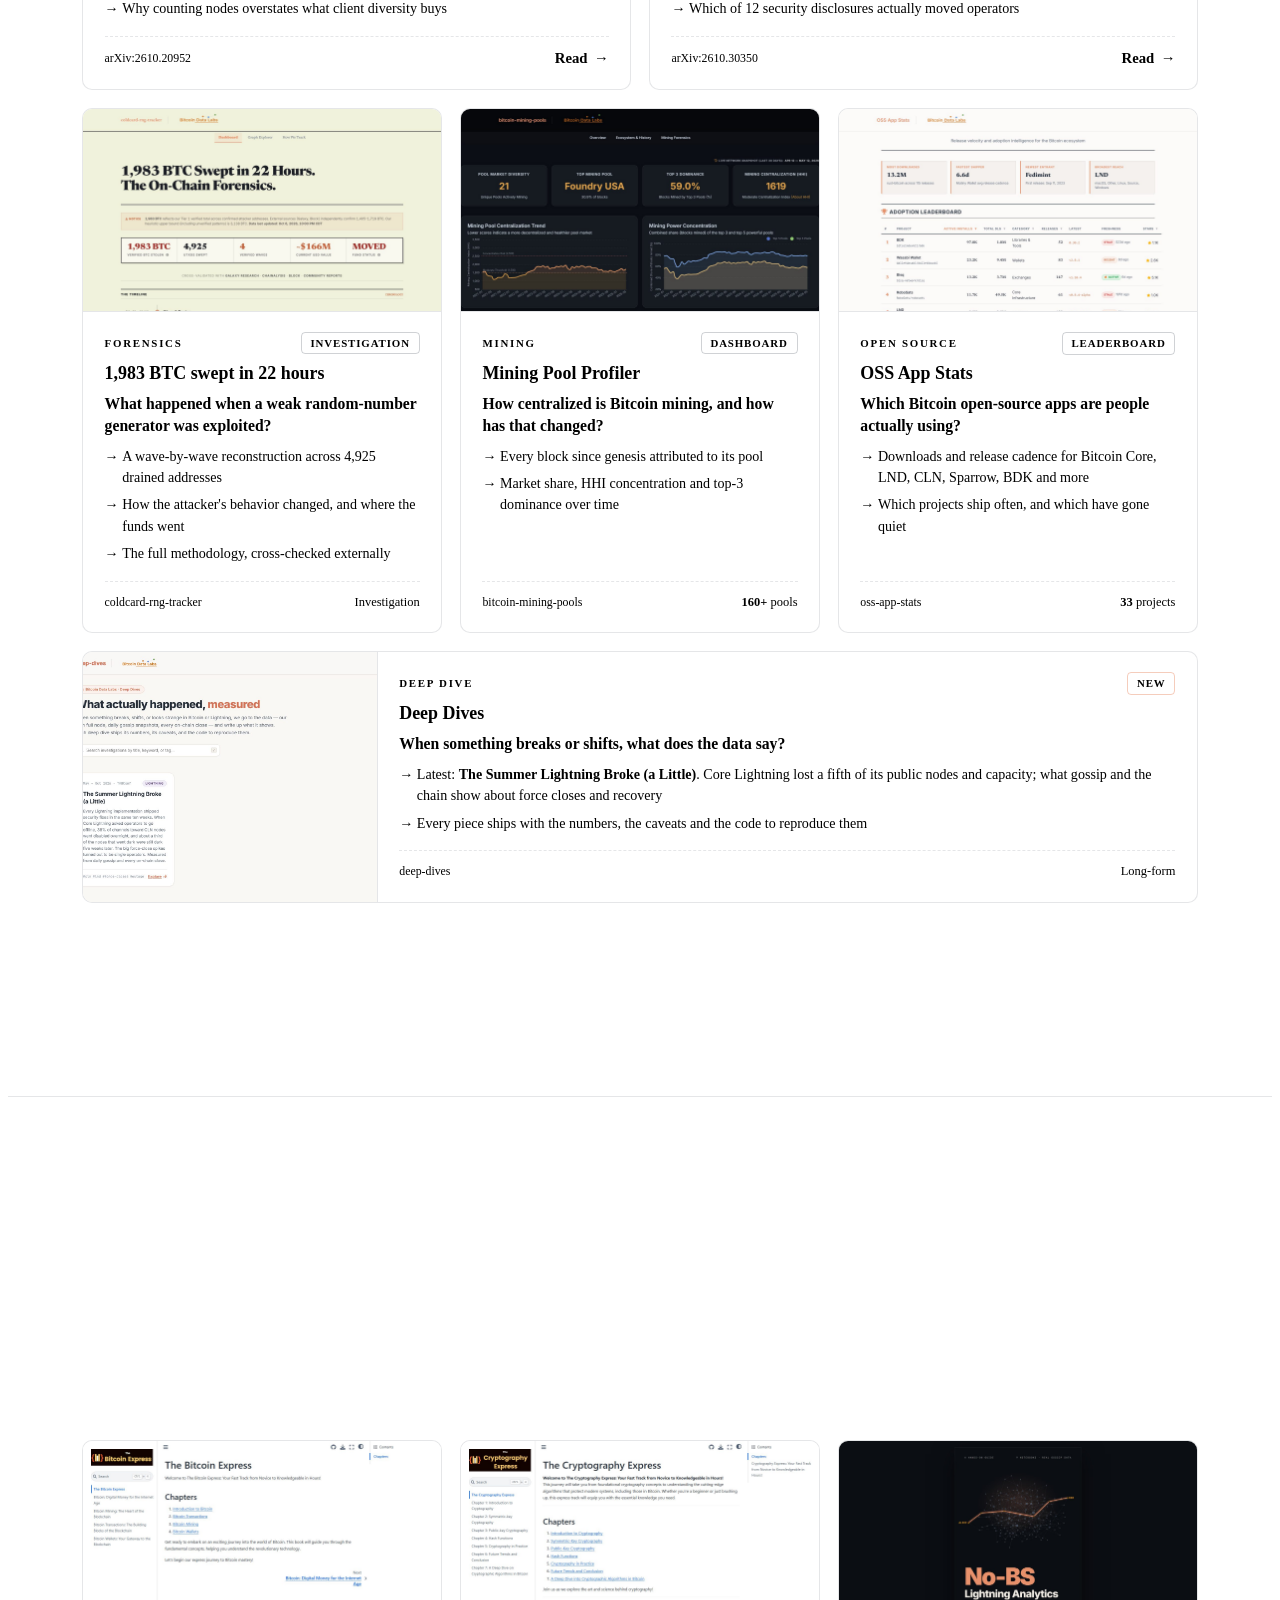
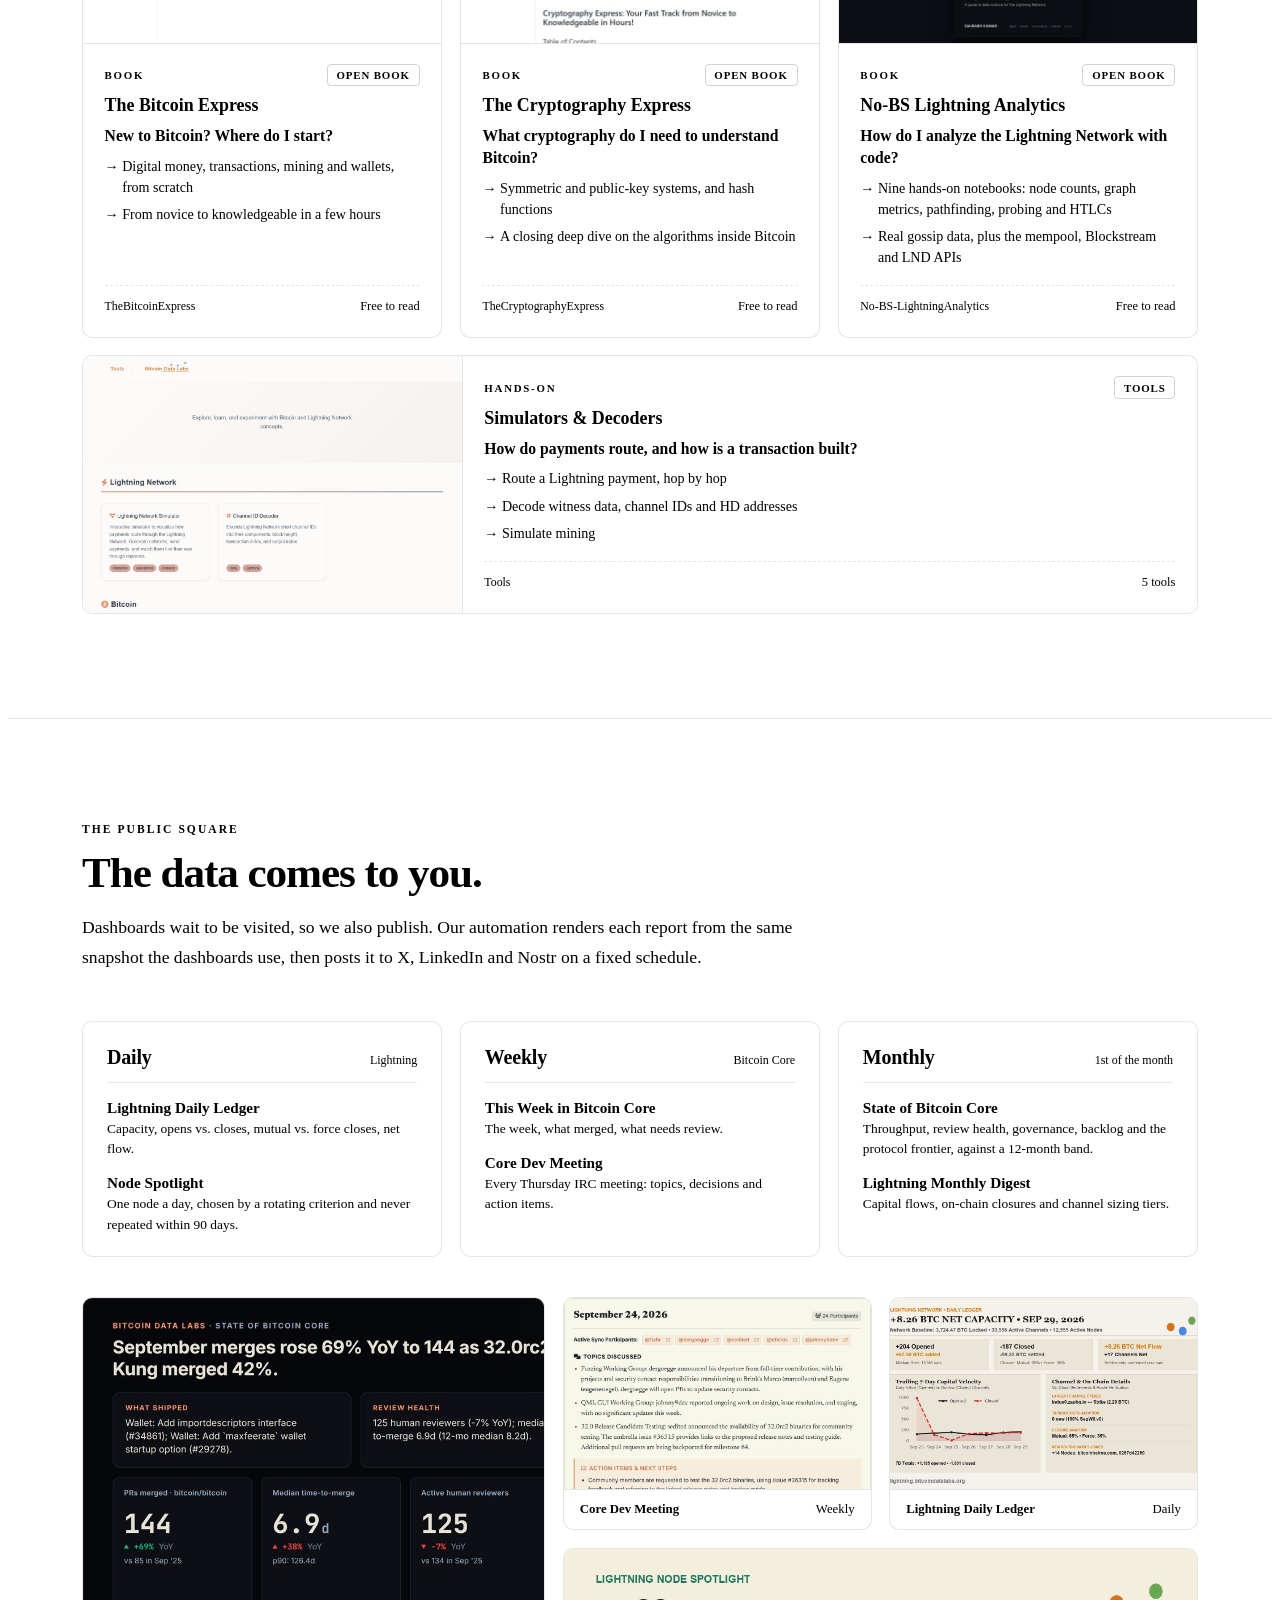
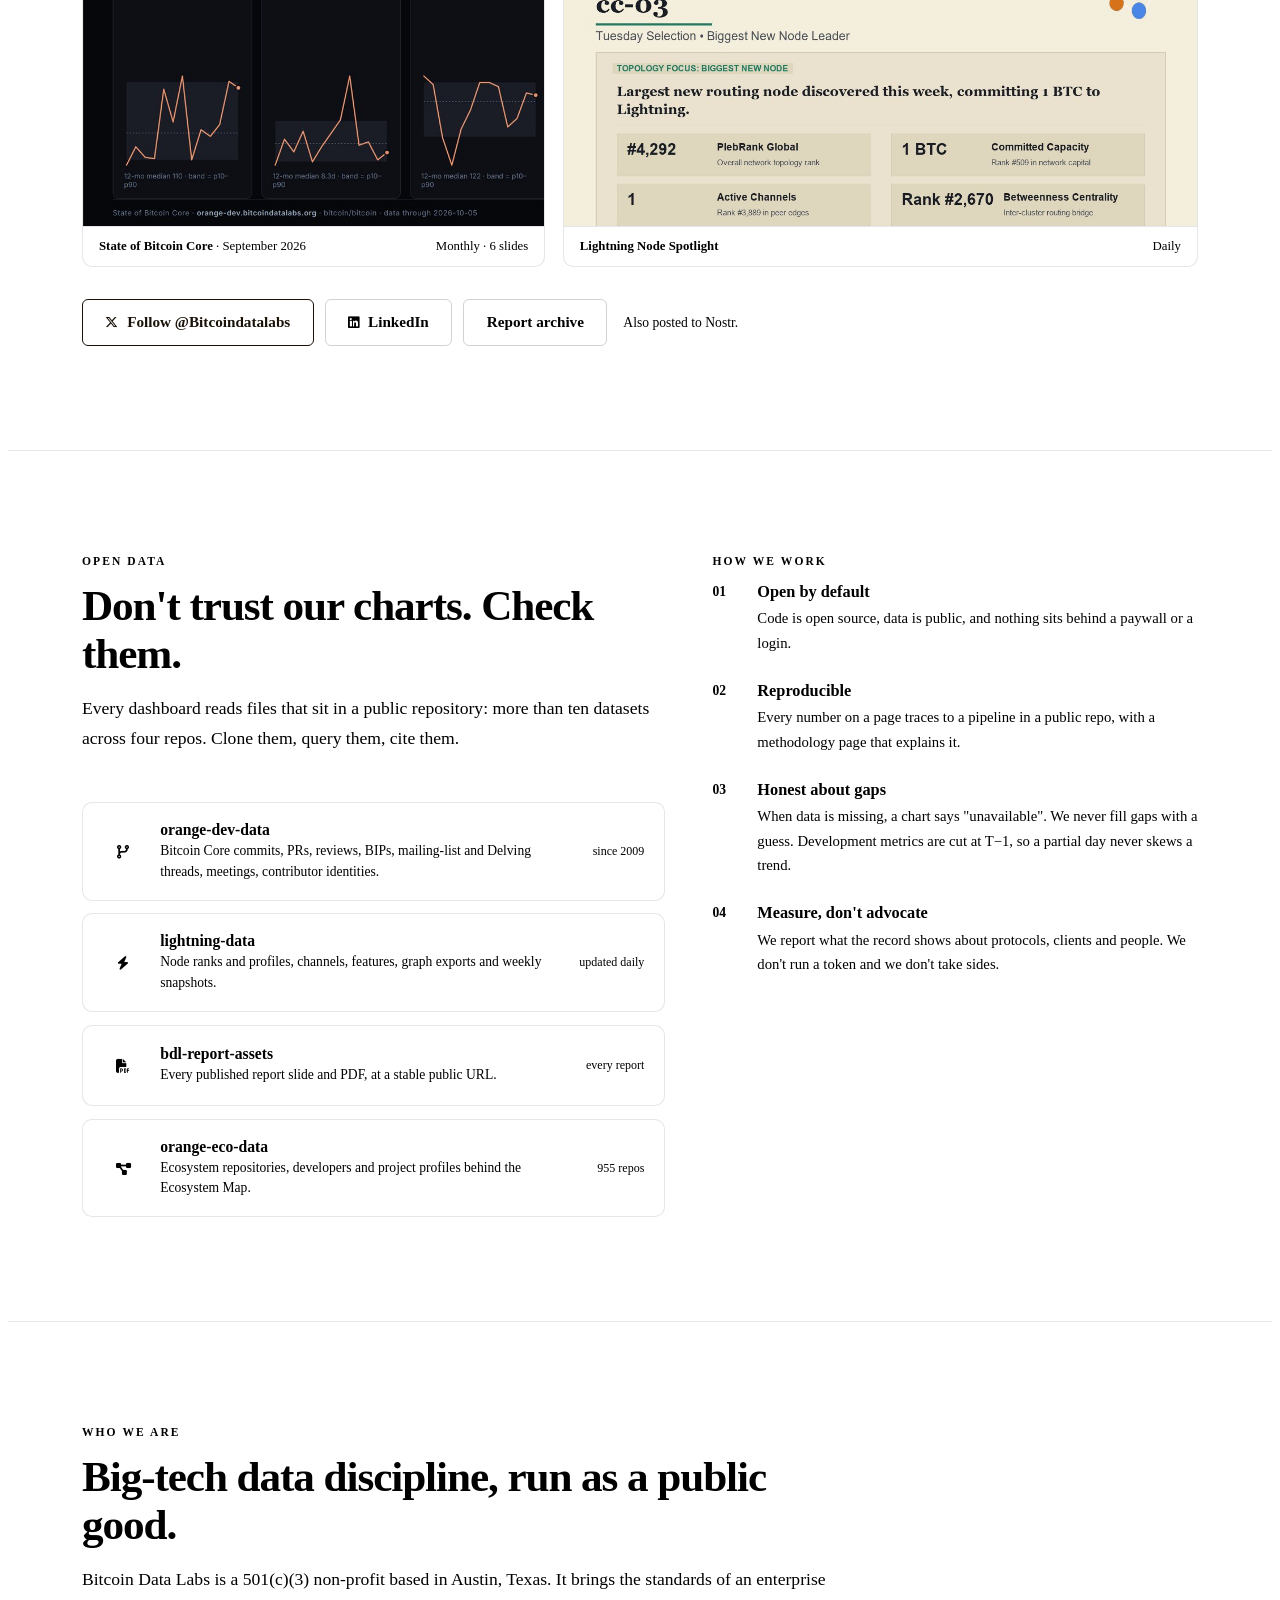
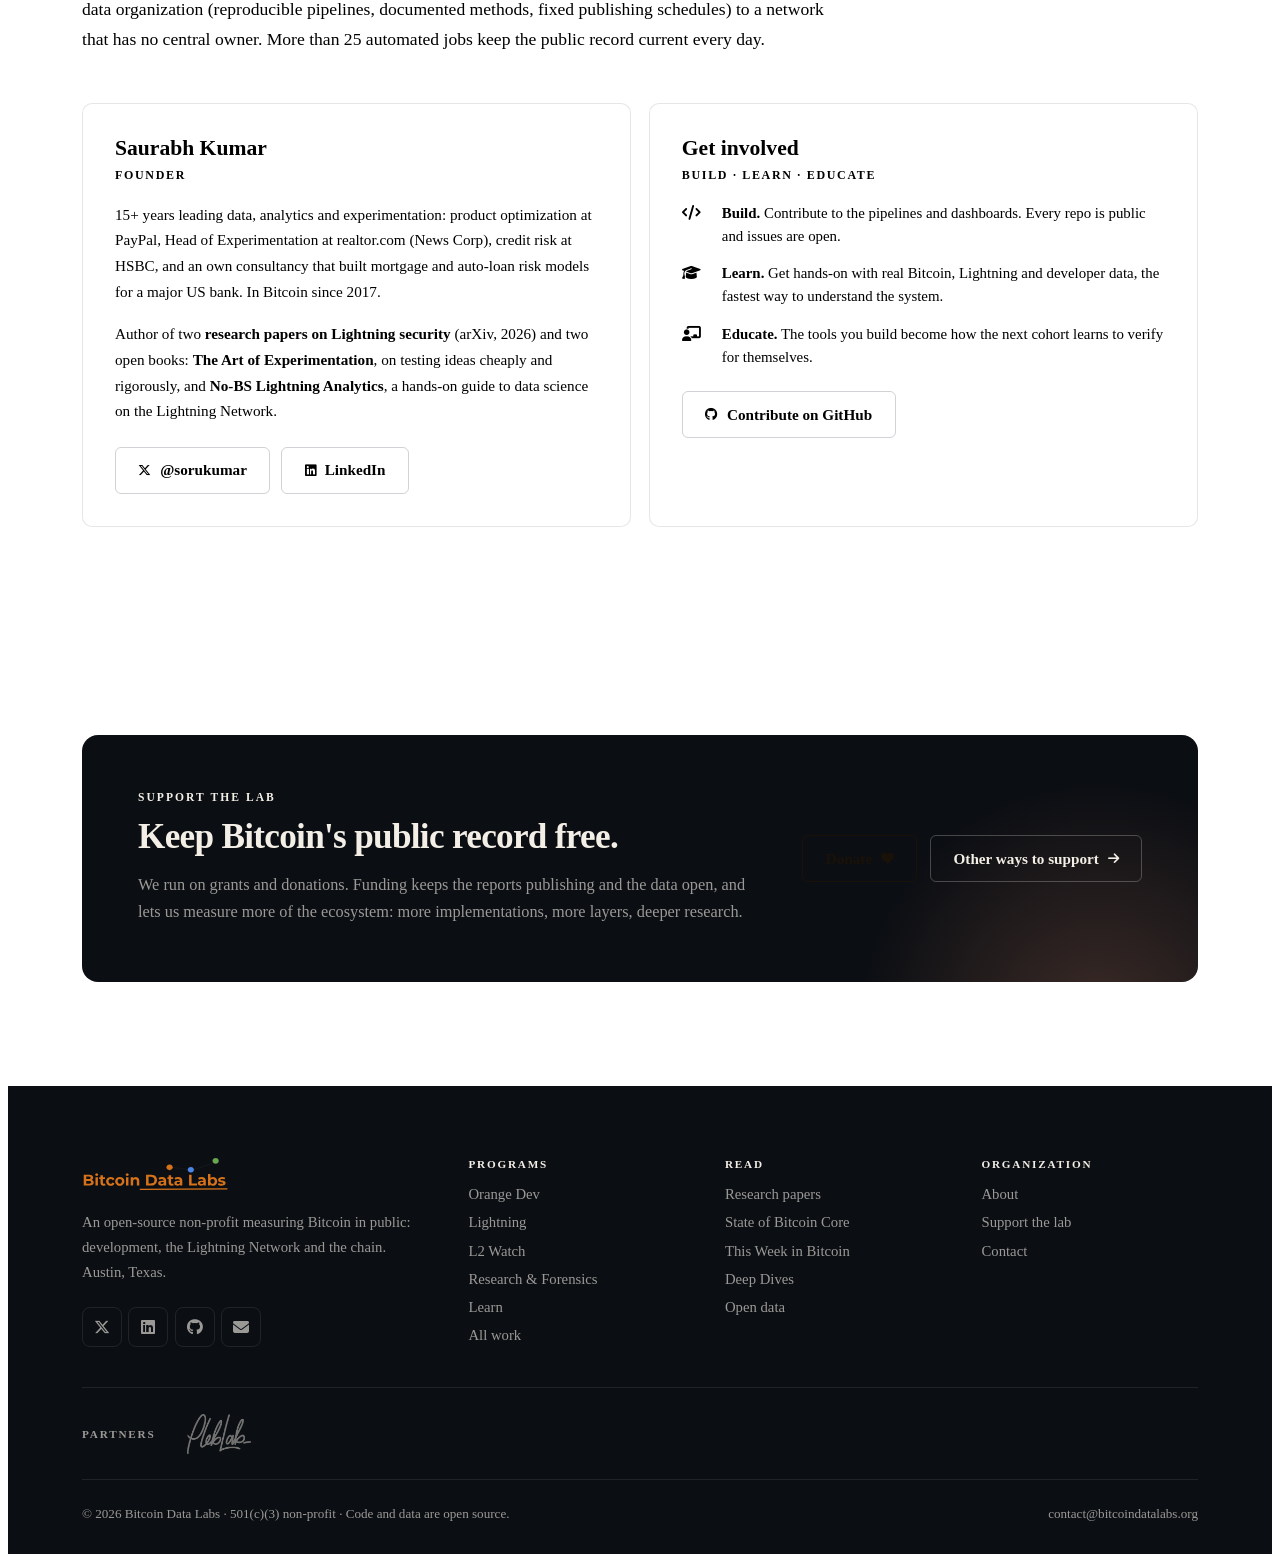
==== commit 268b68fd: "Make the research page readable without JavaScript; add robots, sitemap and llms.txt Most AI crawler" ====
--- a/index.html
+++ b/index.html
@@ -348,7 +348,7 @@
                         <div class="lens-body">
                             <div class="lens-top"><span class="lens-key">Paper 02 · Who patches?</span><span class="tag tag-accent">arXiv · Oct 2026</span></div>
                             <h3>Who Patches the Lightning Network?</h3>
-                            <p class="lens-q">Lightning operators upgrade when their platforms ship a release, not when a security advisory is published.</p>
+                            <p class="lens-q">Lightning nodes patch on release and platform schedules, not when a security advisory is published.</p>
                             <ul class="lens-learn"><li>The release line of every public node, inferred from gossip</li><li>Which of 12 security disclosures actually moved operators</li></ul>
                             <div class="lens-foot"><span class="host">arXiv:2610.30350</span><span class="link-arrow">Read</span></div>
                         </div>
